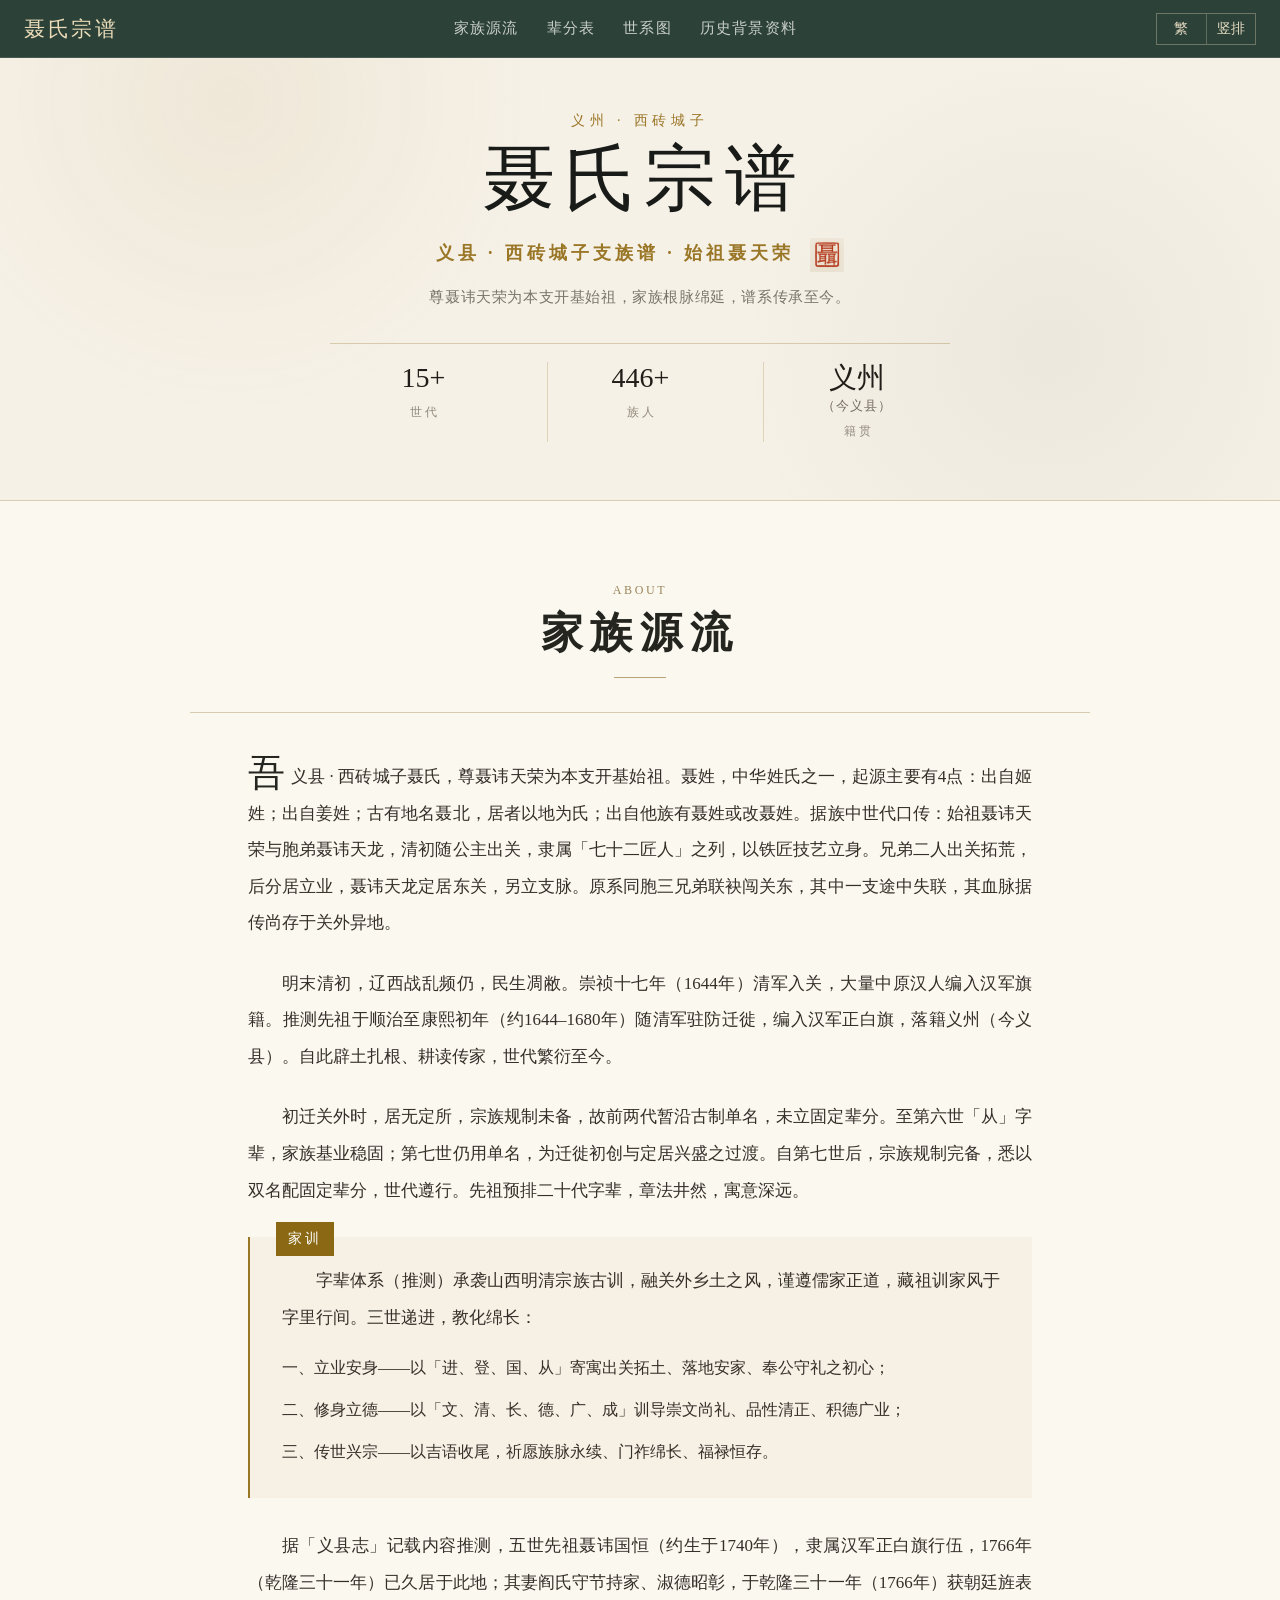
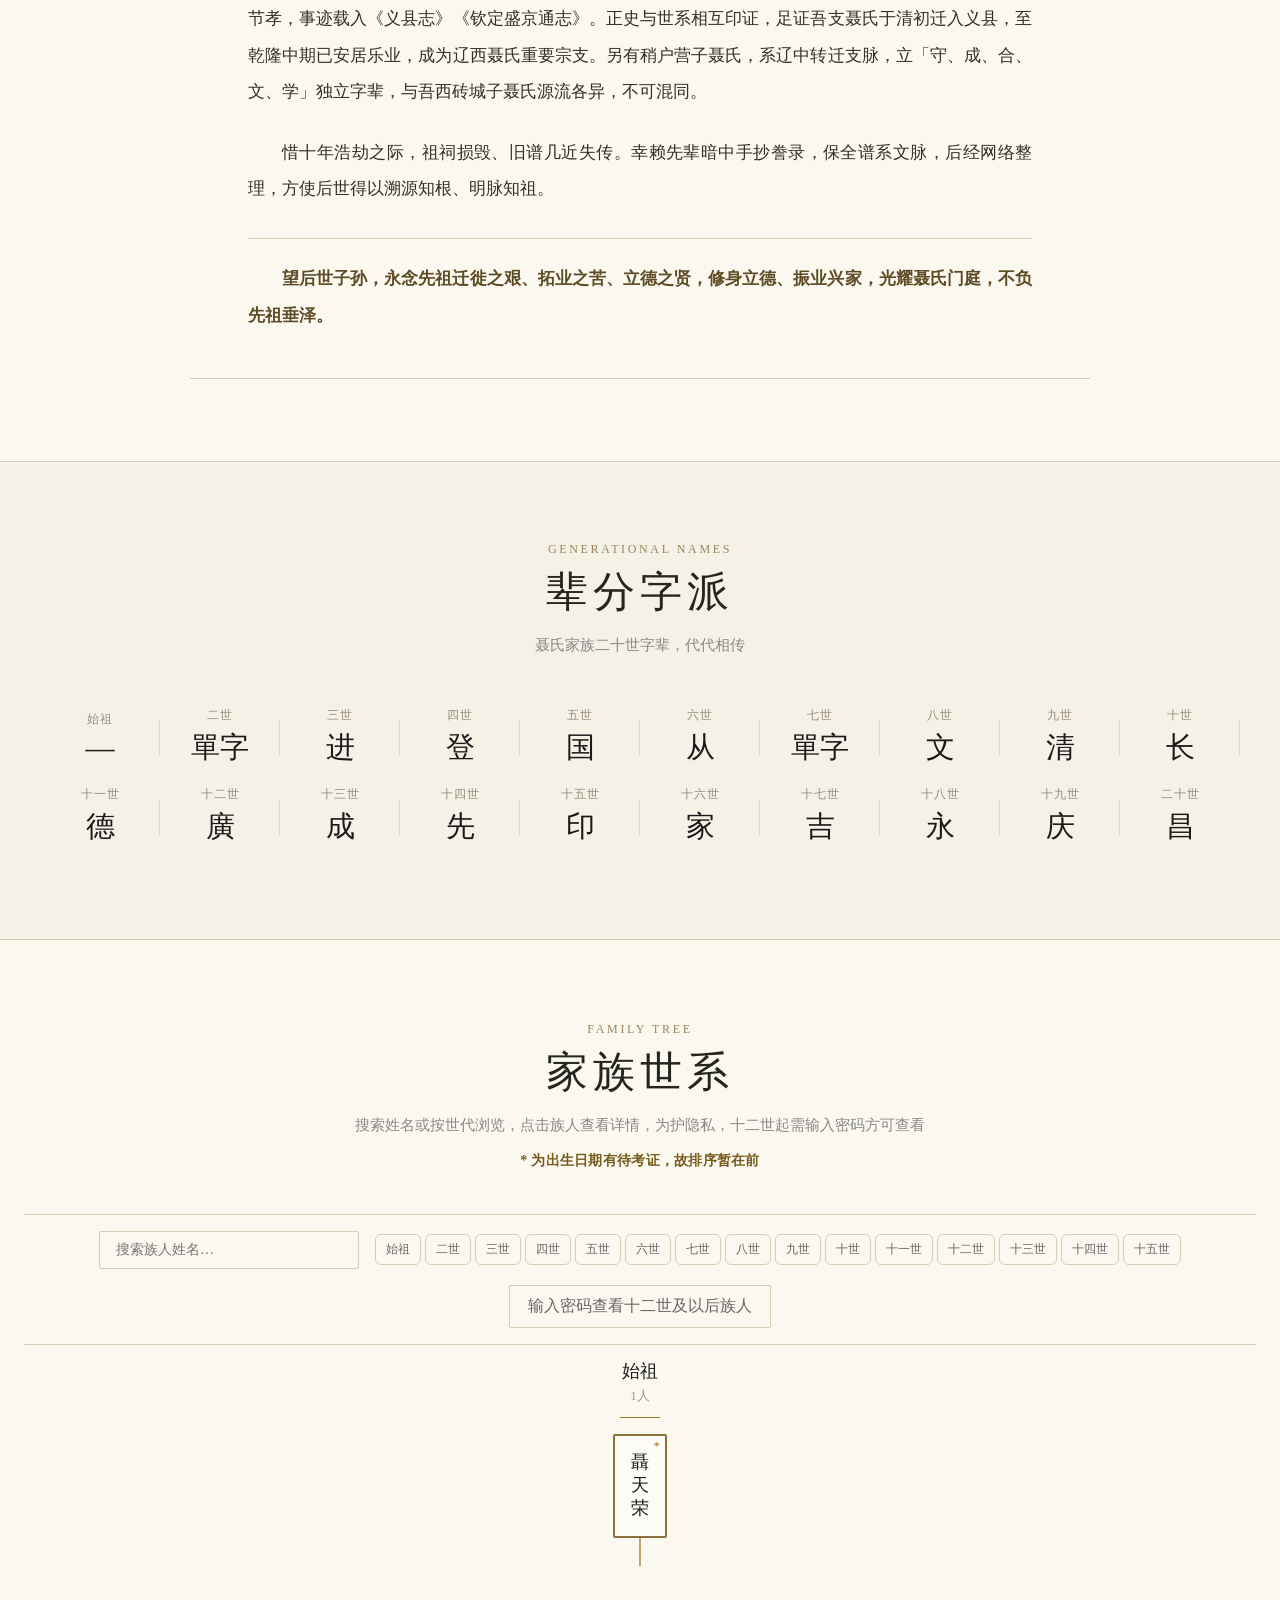
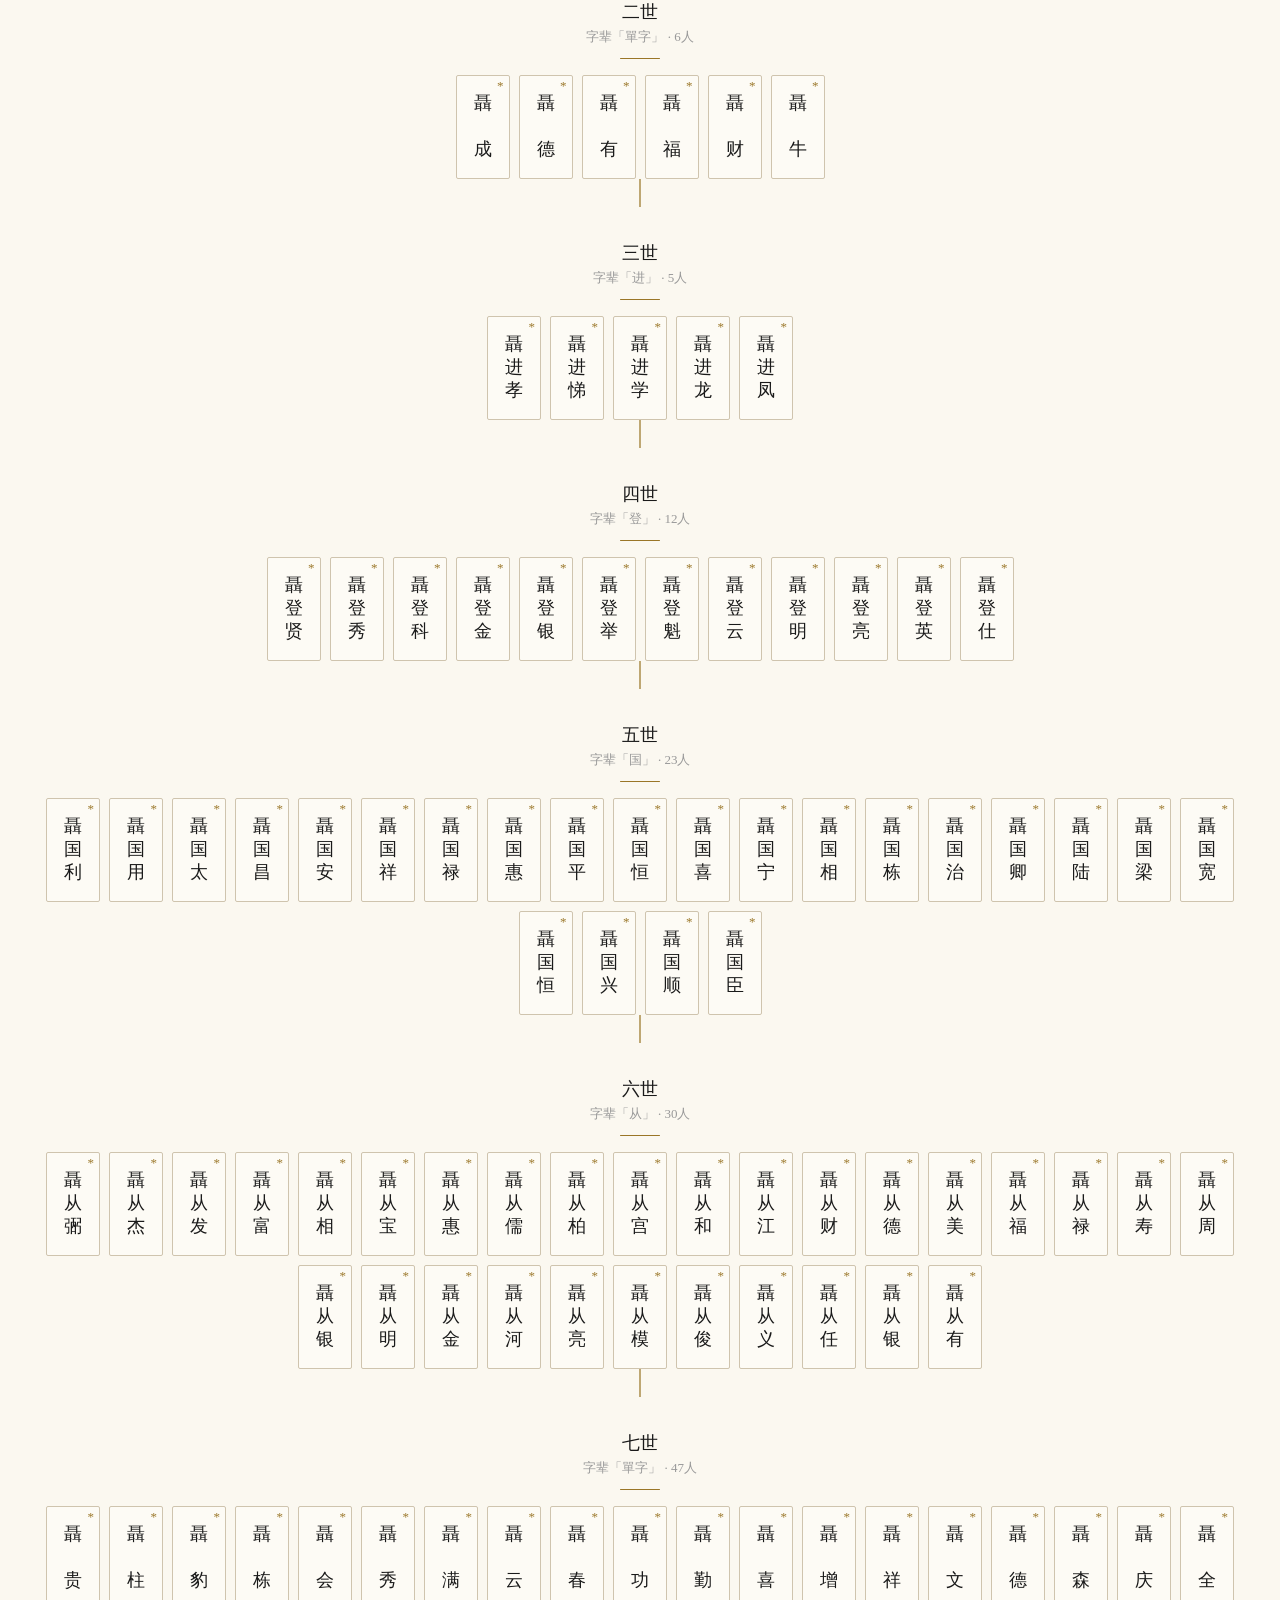
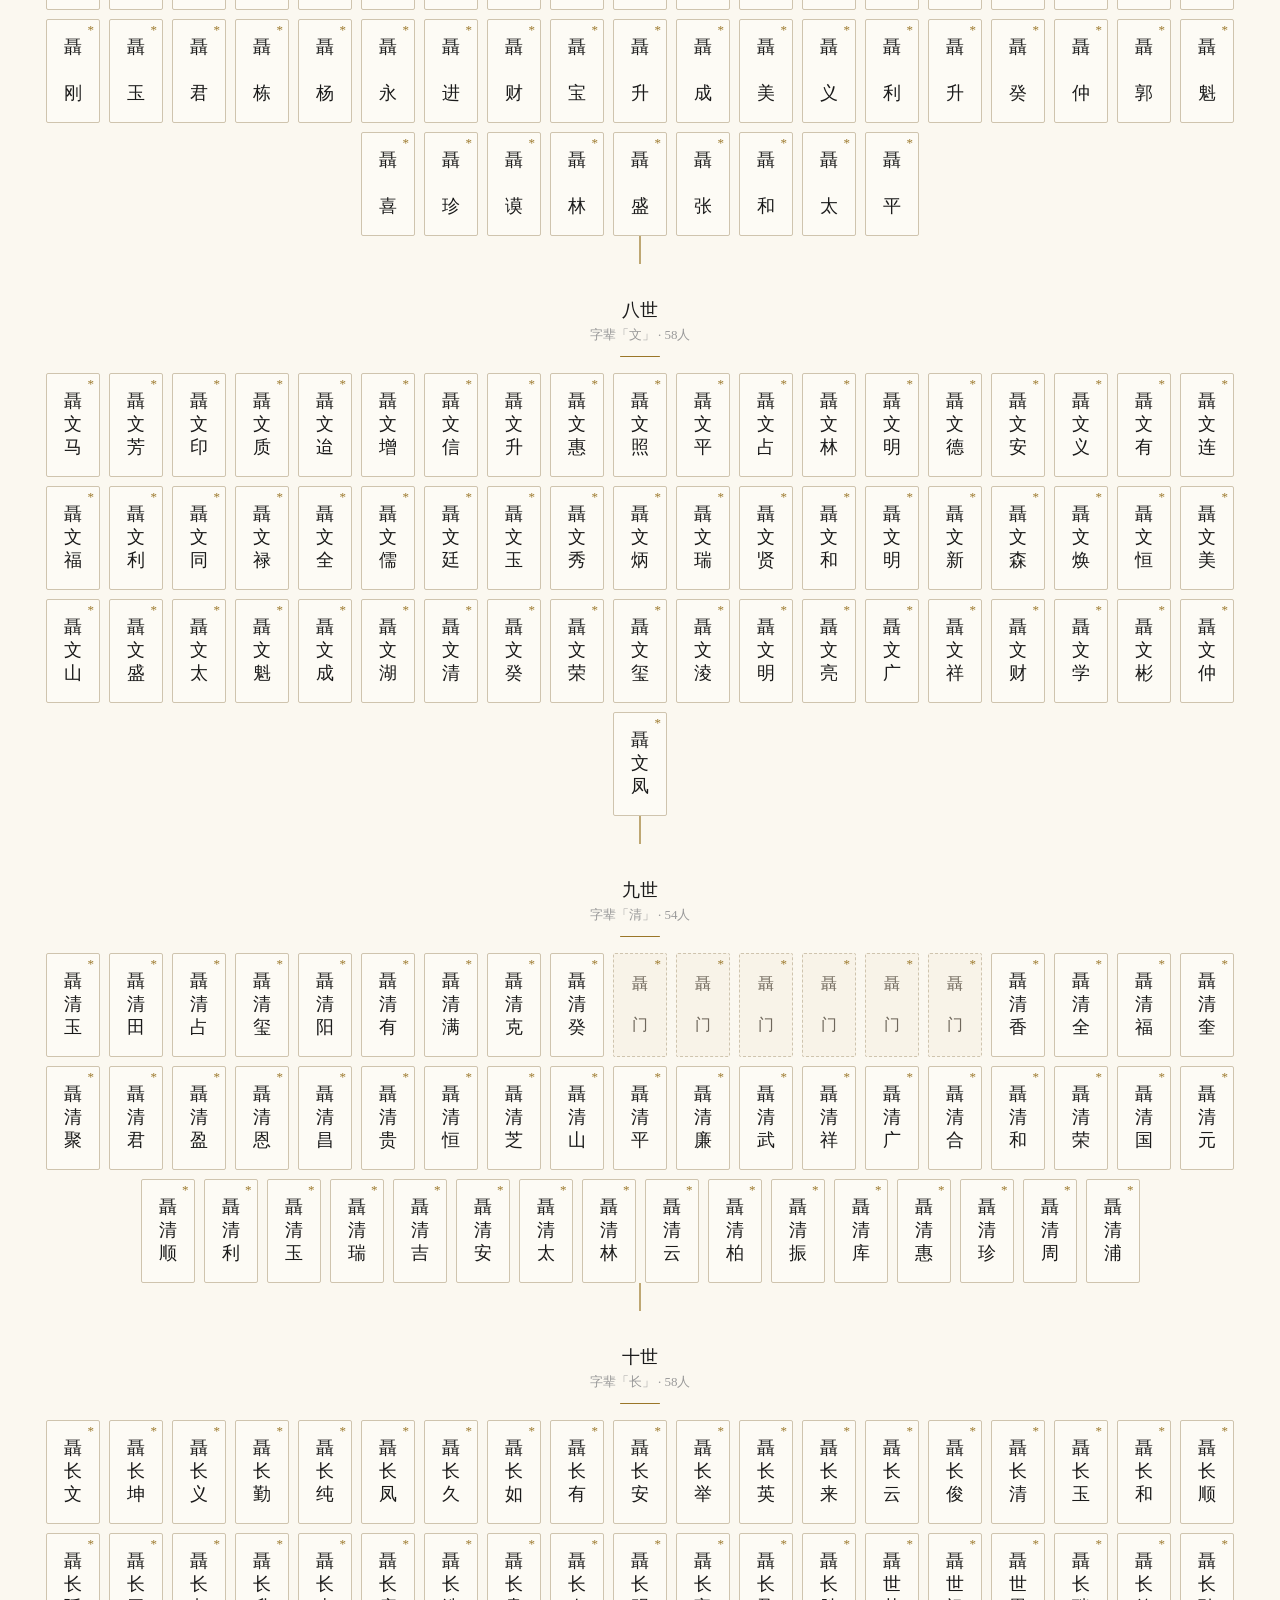
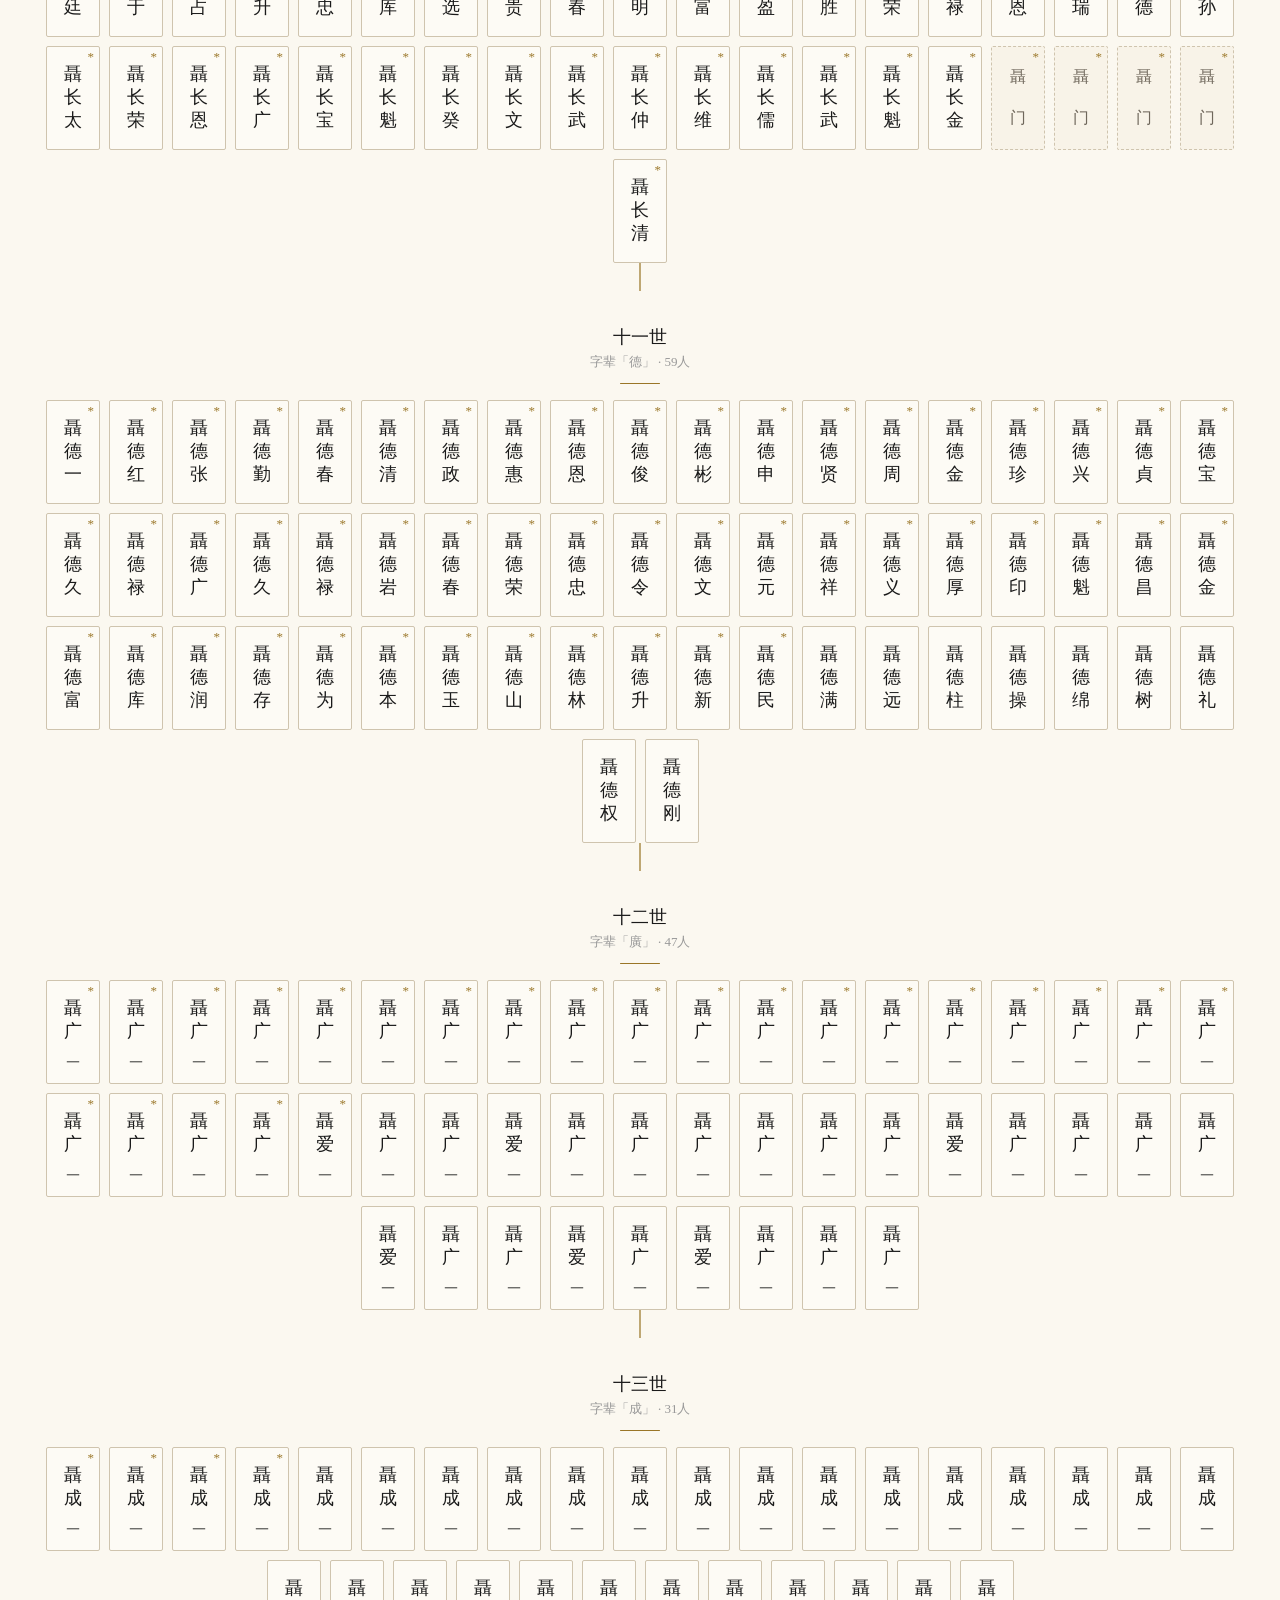
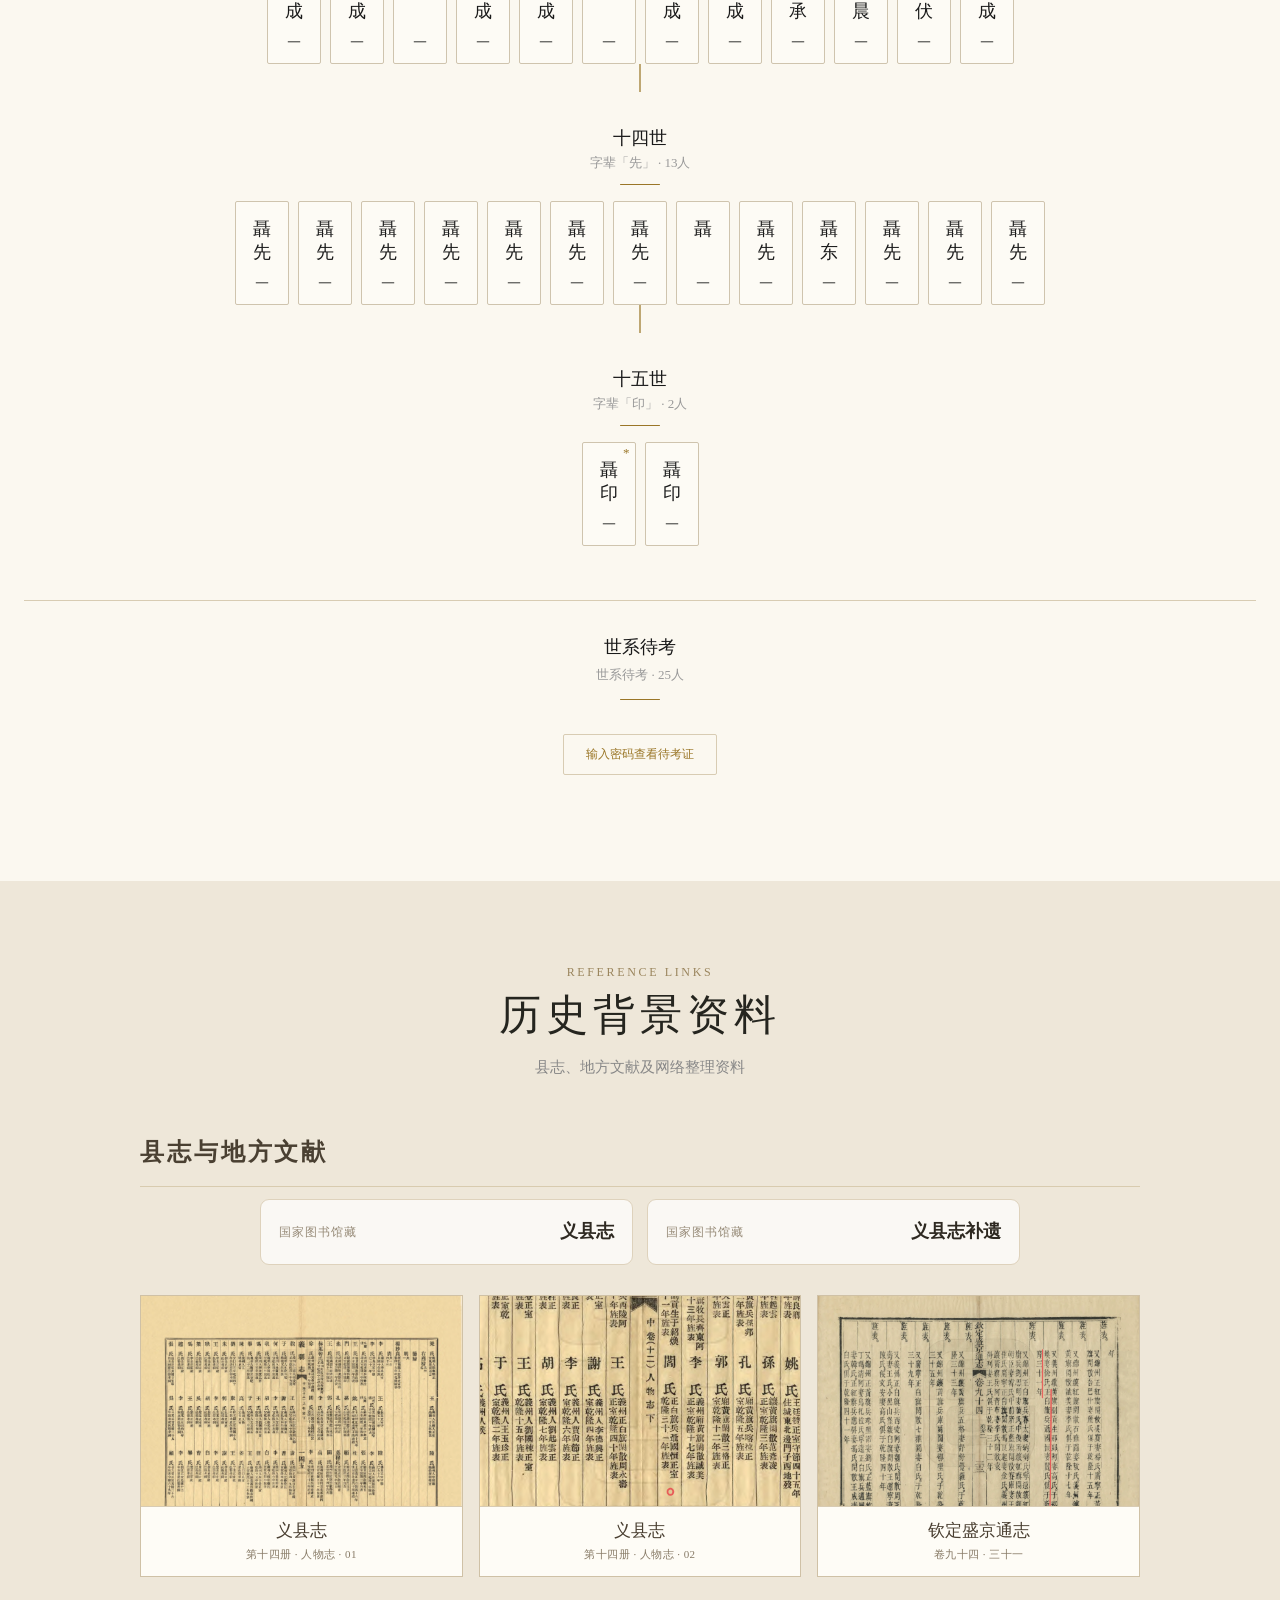
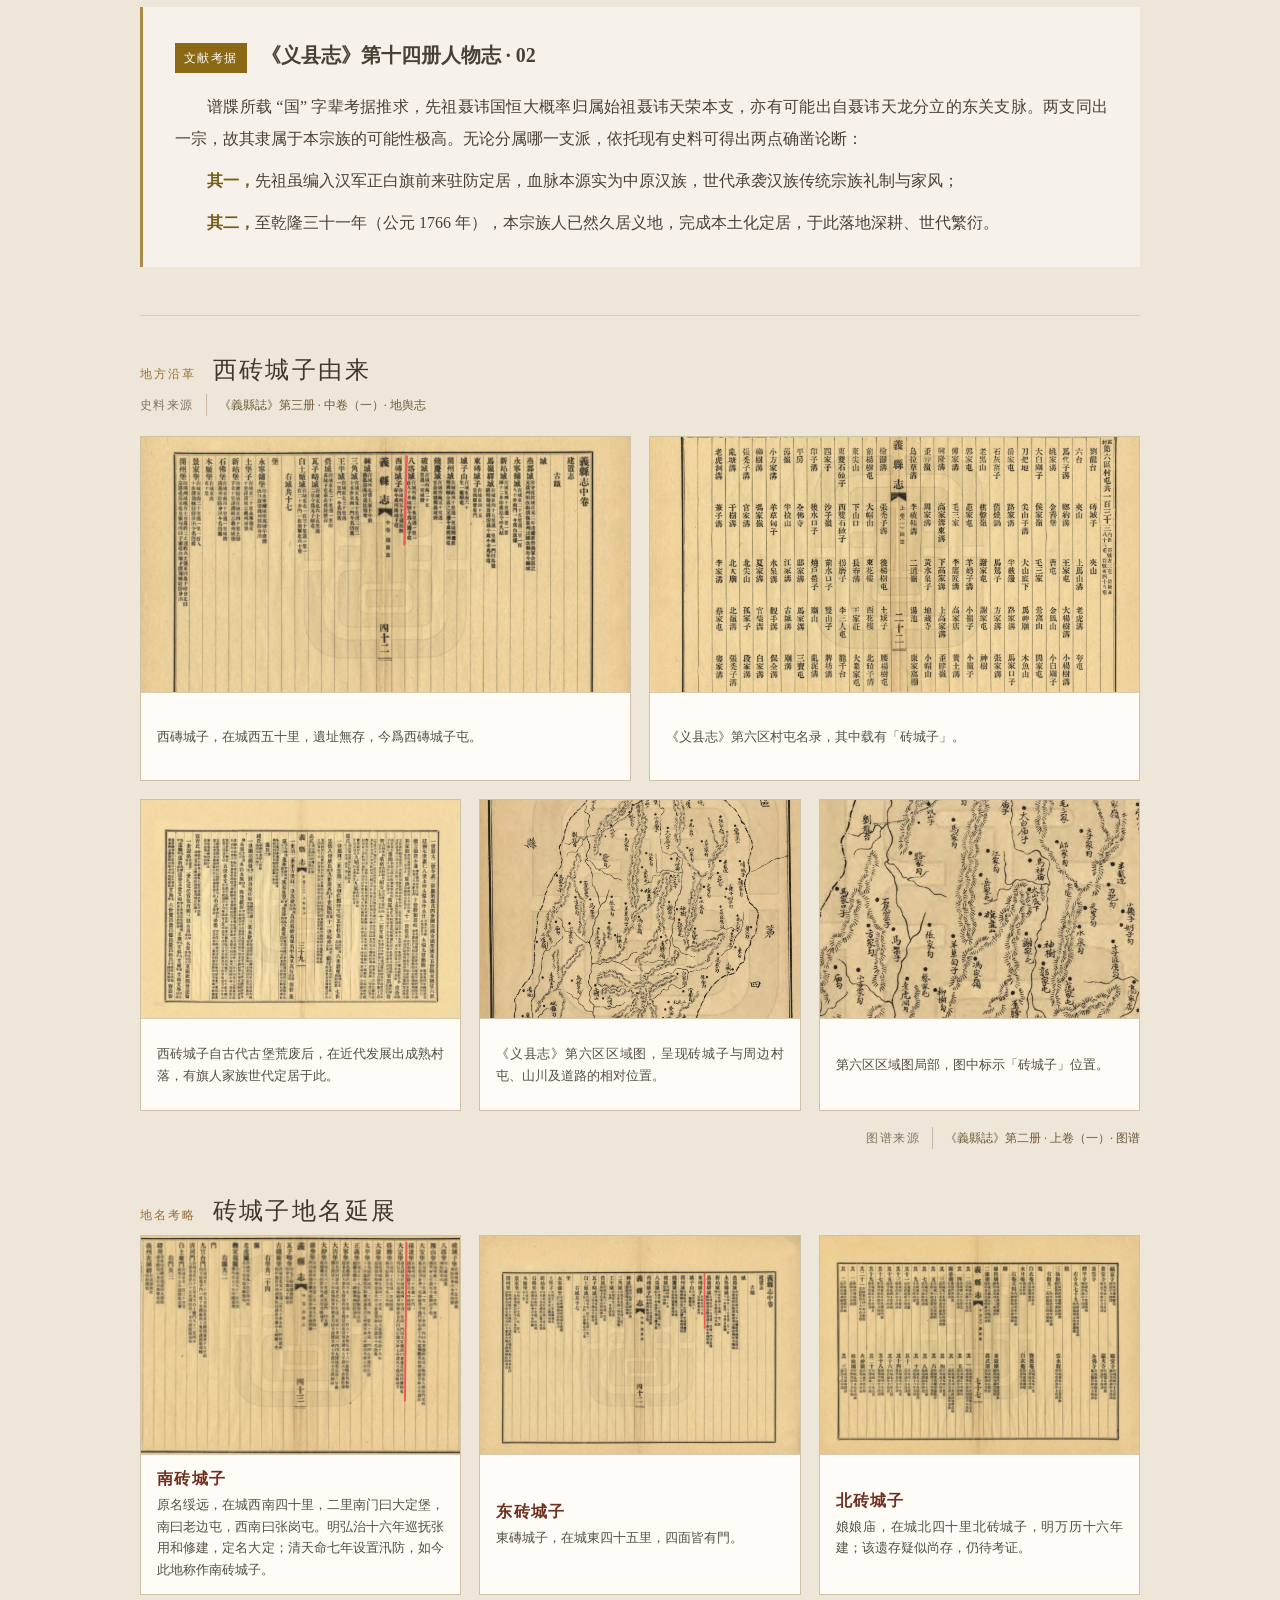
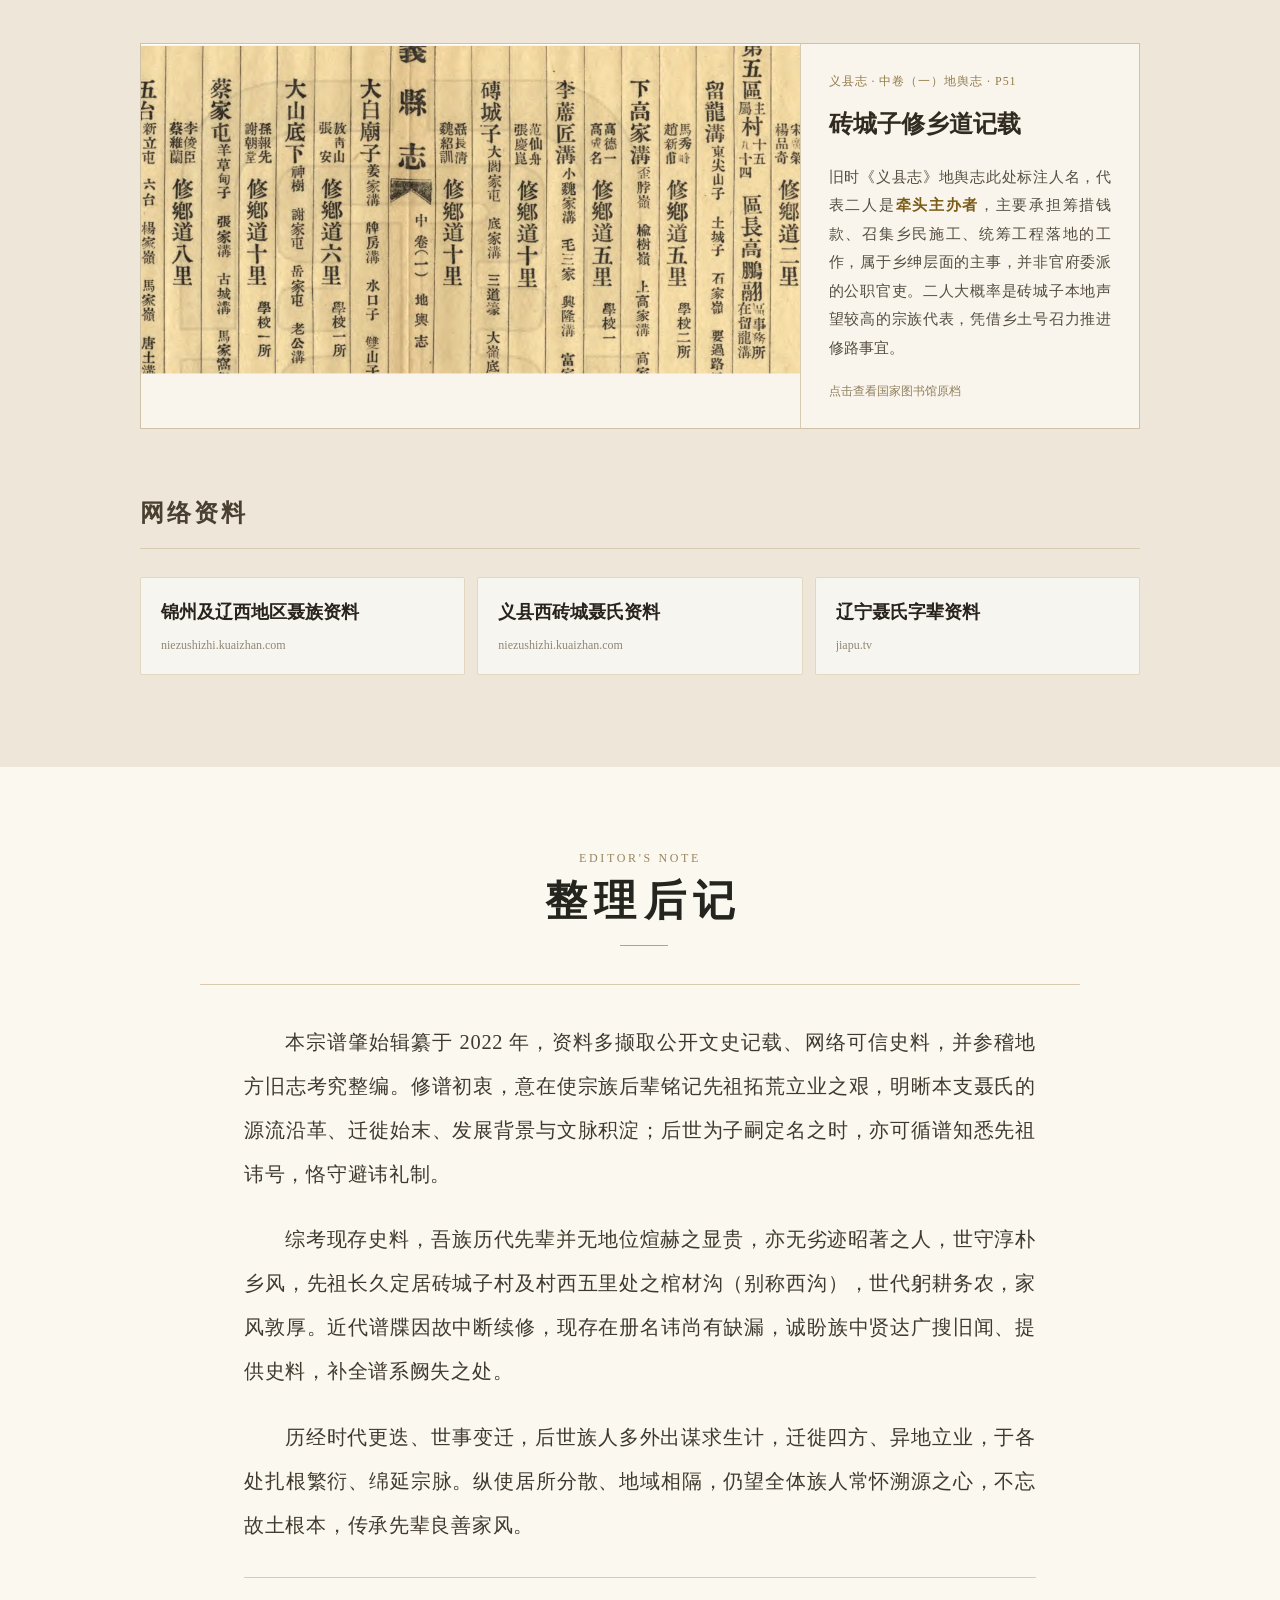
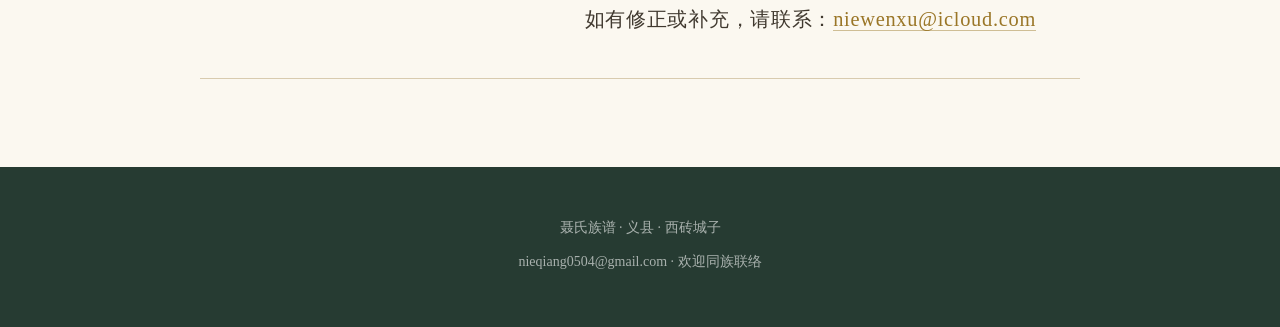
==== new-page.html @ bcd95c89 "统一历史资料图录布局" ====
<!DOCTYPE html>
<html lang="zh-CN">
<head>
  <meta charset="UTF-8">
  <meta name="viewport" content="width=device-width, initial-scale=1.0">
  <meta name="description" content="义县 · 西砖城子聂氏家族世系与历史资料">
  <title>聂氏宗谱 · 义县 · 西砖城子支族谱 · 始祖聂天荣</title>
  <link rel="stylesheet" href="style.css?v=20260713-3">
</head>
<body>
  <nav id="nav">
    <div class="nav-inner">
      <a href="#hero" class="nav-logo" aria-label="返回首页">聂氏宗谱</a>
      <div class="nav-links">
        <a href="#intro">家族源流</a>
        <a href="#beifen">辈分表</a>
        <a href="#tree">世系图</a>
        <a href="#references">历史背景资料</a>
      </div>
      <div class="reading-tools" aria-label="阅读设置">
        <button type="button" id="scriptToggle" aria-pressed="false">繁</button>
        <button type="button" id="layoutToggle" aria-pressed="false">竖排</button>
      </div>
      <button class="nav-toggle" id="navToggle" aria-label="打开导航" aria-expanded="false">☰</button>
    </div>
  </nav>

  <section class="hero" id="hero">
    <div class="hero-bg"></div>
    <div class="hero-floating" id="heroFloating" aria-hidden="true"></div>
    <div class="hero-content">
      <p class="hero-kicker">义州 · 西砖城子</p>
      <h1>聂氏宗谱</h1>
      <p class="hero-sub">义县 · 西砖城子支族谱 · 始祖聂天荣 <img class="ancestor-seal" src="nie-seal.png" alt="繁体聶字小篆印章"></p>
      <p class="hero-desc">尊聂讳天荣为本支开基始祖，家族根脉绵延，谱系传承至今。</p>
      <div class="hero-stats">
        <div class="stat"><span class="stat-num" id="genCount">15+</span><span class="stat-label">世代</span></div>
        <div class="stat"><span class="stat-num" id="totalCount">390+</span><span class="stat-label">族人</span></div>
        <div class="stat stat-origin"><span class="stat-num stat-place">义州</span><span class="stat-place-note">（今义县）</span><span class="stat-label">籍贯</span></div>
      </div>
    </div>
  </section>

  <section class="history-section" id="intro">
    <div class="intro-heading">
      <div class="section-label">ABOUT</div>
      <h2>家族源流</h2>
    </div>
    <div class="source-copy" aria-label="聂氏家族源流正文">
      <p><span class="opening-character">吾</span>义县 · 西砖城子聂氏，尊聂讳天荣为本支开基始祖。聂姓，中华姓氏之一，起源主要有4点：出自姬姓；出自姜姓；古有地名聂北，居者以地为氏；出自他族有聂姓或改聂姓。据族中世代口传：始祖聂讳天荣与胞弟聂讳天龙，清初随公主出关，隶属「七十二匠人」之列，以铁匠技艺立身。兄弟二人出关拓荒，后分居立业，聂讳天龙定居东关，另立支脉。原系同胞三兄弟联袂闯关东，其中一支途中失联，其血脉据传尚存于关外异地。</p>
      <p>明末清初，辽西战乱频仍，民生凋敝。崇祯十七年（1644年）清军入关，大量中原汉人编入汉军旗籍。推测先祖于顺治至康熙初年（约1644–1680年）随清军驻防迁徙，编入汉军正白旗，落籍义州（今义县）。自此辟土扎根、耕读传家，世代繁衍至今。</p>
      <p>初迁关外时，居无定所，宗族规制未备，故前两代暂沿古制单名，未立固定辈分。至第六世「从」字辈，家族基业稳固；第七世仍用单名，为迁徙初创与定居兴盛之过渡。自第七世后，宗族规制完备，悉以双名配固定辈分，世代遵行。先祖预排二十代字辈，章法井然，寓意深远。</p>
      <div class="source-teaching">
        <p>字辈体系（推测）承袭山西明清宗族古训，融关外乡土之风，谨遵儒家正道，藏祖训家风于字里行间。三世递进，教化绵长：</p>
        <p class="source-principle">一、立业安身——以「进、登、国、从」寄寓出关拓土、落地安家、奉公守礼之初心；</p>
        <p class="source-principle">二、修身立德——以「文、清、长、德、广、成」训导崇文尚礼、品性清正、积德广业；</p>
        <p class="source-principle">三、传世兴宗——以吉语收尾，祈愿族脉永续、门祚绵长、福禄恒存。</p>
      </div>
      <p>据「义县志」记载内容推测，五世先祖聂讳国恒（约生于1740年），隶属汉军正白旗行伍，1766年（乾隆三十一年）已久居于此地；其妻阎氏守节持家、淑德昭彰，于乾隆三十一年（1766年）获朝廷旌表节孝，事迹载入《义县志》《钦定盛京通志》。正史与世系相互印证，足证吾支聂氏于清初迁入义县，至乾隆中期已安居乐业，成为辽西聂氏重要宗支。另有稍户营子聂氏，系辽中转迁支脉，立「守、成、合、文、学」独立字辈，与吾西砖城子聂氏源流各异，不可混同。</p>
      <p>惜十年浩劫之际，祖祠损毁、旧谱几近失传。幸赖先辈暗中手抄誊录，保全谱系文脉，后经网络整理，方使后世得以溯源知根、明脉知祖。</p>
      <p class="source-wish">望后世子孙，永念先祖迁徙之艰、拓业之苦、立德之贤，修身立德、振业兴家，光耀聂氏门庭，不负先祖垂泽。</p>
    </div>
  </section>

  <section class="beifen-section" id="beifen">
    <div class="section-label">GENERATIONAL NAMES</div>
    <h2>辈分字派</h2>
    <p class="section-desc">聂氏家族二十世字辈，代代相传</p>
    <div class="beifen-scroll"><div class="beifen-track" id="beifenTrack"><span class="data-loading">族谱数据载入中…</span></div></div>
  </section>

  <section class="tree-section" id="tree">
    <div class="section-label" style="text-align:center">FAMILY TREE</div>
    <h2 style="text-align:center">家族世系</h2>
    <p class="section-desc tree-guidance">搜索姓名或按世代浏览，点击族人查看详情，为护隐私，十二世起需输入密码方可查看</p>
    <p class="tree-caveat"><strong>* 为出生日期有待考证，故排序暂在前</strong></p>
    <div class="tree-controls">
      <div class="search-box"><input type="search" id="searchInput" placeholder="搜索族人姓名…" aria-label="搜索族人姓名"></div>
      <div class="gen-jump" id="genJump"></div>
      <button id="pwBtn" class="gen-btn password-trigger">输入密码查看十二世及以后族人</button>
    </div>
    <p id="searchStatus" class="search-status" role="status"></p>
    <div class="tree-container" id="treeContainer"><p class="data-loading">族谱数据载入中…</p></div>
  </section>

  <section class="references-section combined-references" id="references">
    <div class="section-label">REFERENCE LINKS</div>
    <h2>历史背景资料</h2>
    <p class="section-desc">县志、地方文献及网络整理资料</p>
    <h3 class="reference-group-title">县志与地方文献</h3>
    <div class="reference-index">
      <a href="http://read.nlc.cn/allSearch/searchDetail?searchType=all&amp;showType=1&amp;indexName=data_403&amp;fid=312001075848" target="_blank" rel="noopener"><span>国家图书馆藏</span><strong>义县志</strong></a>
      <a href="http://read.nlc.cn/allSearch/searchDetail?searchType=all&amp;showType=1&amp;indexName=data_511&amp;fid=023031404022170" target="_blank" rel="noopener"><span>国家图书馆藏</span><strong>义县志补遗</strong></a>
    </div>
    <div class="document-grid merged-document-grid">
      <a class="document-card" href="http://read.nlc.cn/OutOpenBook/OpenTwoObjectBook?aid=403&amp;bid=67566.0&amp;cid=87509" target="_blank" rel="noopener">
        <div class="document-meta"><strong>义县志</strong><span>第十四册 · 人物志 · 01</span></div>
        <img src="義縣志 · 第十四册 人物志_01.png" alt="义县志第十四册人物志原档之一">
      </a>
      <a class="document-card" href="http://read.nlc.cn/OutOpenBook/OpenTwoObjectBook?aid=403&amp;bid=67566.0&amp;cid=87509" target="_blank" rel="noopener">
        <div class="document-meta"><strong>义县志</strong><span>第十四册 · 人物志 · 02</span></div>
        <img src="義縣志 · 第十四册 人物志_02.png" alt="义县志第十四册人物志原档之二">
      </a>
      <a class="document-card" href="http://read.nlc.cn/OutOpenBook/OpenObjectBook?aid=403&amp;bid=10623.0" target="_blank" rel="noopener">
        <div class="document-meta"><strong>钦定盛京通志</strong><span>卷九十四 · 三十一</span></div>
        <img src="欽定盛京通志 · 卷九十四 三十一.png" alt="钦定盛京通志卷九十四原档">
      </a>
    </div>
    <div class="document-annotation">
      <div class="document-annotation-title"><span>文献考据</span><strong>《义县志》第十四册人物志 · 02</strong></div>
      <p>谱牒所载 “国” 字辈考据推求，先祖聂讳国恒大概率归属始祖聂讳天荣本支，亦有可能出自聂讳天龙分立的东关支脉。两支同出一宗，故其隶属于本宗族的可能性极高。无论分属哪一支派，依托现有史料可得出两点确凿论断：</p>
      <p><strong>其一，</strong>先祖虽编入汉军正白旗前来驻防定居，血脉本源实为中原汉族，世代承袭汉族传统宗族礼制与家风；</p>
      <p><strong>其二，</strong>至乾隆三十一年（公元 1766 年），本宗族人已然久居义地，完成本土化定居，于此落地深耕、世代繁衍。</p>
    </div>
    <div class="regional-evidence" aria-label="西砖城子及砖城子地名志书记载">
      <div class="regional-evidence-heading"><span>地方沿革</span><h3>西砖城子由来</h3></div>
      <div class="regional-source"><span>史料来源</span><a href="http://read.nlc.cn/OutOpenBook/OpenObjectBook?aid=403&amp;bid=103655.0" target="_blank" rel="noopener">《義縣誌》第三册 · 中卷（一）· 地舆志</a></div>
      <div class="regional-evidence-grid origin-grid">
        <figure><div class="regional-image"><img src="regional-A.png" alt="义县志所载西砖城子条目"></div><figcaption>西磚城子，在城西五十里，遺址無存，今爲西磚城子屯。</figcaption></figure>
        <figure><div class="regional-image"><img src="regional-B.png" alt="义县志第六区村屯名录"></div><figcaption>《义县志》第六区村屯名录，其中载有「砖城子」。</figcaption></figure>
        <figure><div class="regional-image"><img src="regional-C.png" alt="义县志西砖城子村落记载"></div><figcaption>西砖城子自古代古堡荒废后，在近代发展出成熟村落，有旗人家族世代定居于此。</figcaption></figure>
        <figure><div class="regional-image"><img src="regional-D.png" alt="义县志第六区区域地图"></div><figcaption>《义县志》第六区区域图，呈现砖城子与周边村屯、山川及道路的相对位置。</figcaption></figure>
        <figure><div class="regional-image"><img src="regional-E.png" alt="义县志第六区砖城子位置局部"></div><figcaption>第六区区域图局部，图中标示「砖城子」位置。</figcaption></figure>
      </div>
      <div class="regional-source map-source"><span>图谱来源</span><a href="http://read.nlc.cn/OutOpenBook/OpenObjectBook?aid=403&amp;bid=67705.0" target="_blank" rel="noopener">《義縣誌》第二册 · 上卷（一）· 图谱</a></div>
      <div class="regional-evidence-heading extension-heading"><span>地名考略</span><h3>砖城子地名延展</h3></div>
      <div class="regional-evidence-grid extension-grid">
        <figure><div class="regional-image"><img src="regional-F.png" alt="义县志南砖城子条目"></div><figcaption><strong>南砖城子</strong>原名绥远，在城西南四十里，二里南门曰大定堡，南曰老边屯，西南曰张岗屯。明弘治十六年巡抚张用和修建，定名大定；清天命七年设置汛防，如今此地称作南砖城子。</figcaption></figure>
        <figure><div class="regional-image"><img src="regional-G.png" alt="义县志东砖城子条目"></div><figcaption><strong>东砖城子</strong>東磚城子，在城東四十五里，四面皆有門。</figcaption></figure>
        <figure><div class="regional-image"><img src="regional-H.png" alt="义县志北砖城子娘娘庙条目"></div><figcaption><strong>北砖城子</strong>娘娘庙，在城北四十里北砖城子，明万历十六年建；该遗存疑似尚存，仍待考证。</figcaption></figure>
      </div>
    </div>
    <a class="reference-feature" href="http://read.nlc.cn/OutOpenBook/OpenTwoObjectBook?aid=403&amp;bid=103655.0&amp;cid=109610" target="_blank" rel="noopener">
      <img src="yixian-gazetteer-geography-p51.png" alt="义县志中卷一地舆志第五区砖城子修乡道记载">
      <span class="reference-feature-copy">
        <span class="reference-feature-meta">义县志 · 中卷（一）地舆志 · P51</span>
        <strong>砖城子修乡道记载</strong>
        <span>旧时《义县志》地舆志此处标注人名，代表二人是<strong>牵头主办者</strong>，主要承担筹措钱款、召集乡民施工、统筹工程落地的工作，属于乡绅层面的主事，并非官府委派的公职官吏。二人大概率是砖城子本地声望较高的宗族代表，凭借乡土号召力推进修路事宜。</span>
        <small>点击查看国家图书馆原档</small>
      </span>
    </a>
    <h3 class="reference-group-title network-group-title">网络资料</h3>
    <div class="reference-grid">
      <a class="reference-card" href="https://niezushizhi.kuaizhan.com/65/85/p34734839720695" target="_blank" rel="noopener">
        <span class="reference-body"><strong>锦州及辽西地区聂族资料</strong><small>niezushizhi.kuaizhan.com</small></span>
      </a>
      <a class="reference-card" href="https://niezushizhi.kuaizhan.com/37/54/p3097651448cfd1" target="_blank" rel="noopener">
        <span class="reference-body"><strong>义县西砖城聂氏资料</strong><small>niezushizhi.kuaizhan.com</small></span>
      </a>
      <a class="reference-card" href="https://www.jiapu.tv/bbs/iskl/155857.html" target="_blank" rel="noopener">
        <span class="reference-body"><strong>辽宁聂氏字辈资料</strong><small>jiapu.tv</small></span>
      </a>
    </div>
  </section>

  <section class="editor-note-section" id="editor-note">
    <div class="editor-note-inner">
      <div class="section-label">EDITOR'S NOTE</div>
      <h2>整理后记</h2>
      <div class="editor-note-copy">
        <p>本宗谱肇始辑纂于 2022 年，资料多撷取公开文史记载、网络可信史料，并参稽地方旧志考究整编。修谱初衷，意在使宗族后辈铭记先祖拓荒立业之艰，明晰本支聂氏的源流沿革、迁徙始末、发展背景与文脉积淀；后世为子嗣定名之时，亦可循谱知悉先祖讳号，恪守避讳礼制。</p>
        <p>综考现存史料，吾族历代先辈并无地位煊赫之显贵，亦无劣迹昭著之人，世守淳朴乡风，先祖长久定居砖城子村及村西五里处之棺材沟（别称西沟），世代躬耕务农，家风敦厚。近代谱牒因故中断续修，现存在册名讳尚有缺漏，诚盼族中贤达广搜旧闻、提供史料，补全谱系阙失之处。</p>
        <p>历经时代更迭、世事变迁，后世族人多外出谋求生计，迁徙四方、异地立业，于各处扎根繁衍、绵延宗脉。纵使居所分散、地域相隔，仍望全体族人常怀溯源之心，不忘故土根本，传承先辈良善家风。</p>
        <p class="editor-contact-line">如有修正或补充，请联系：<a href="mailto:niewenxu@icloud.com">niewenxu@icloud.com</a></p>
      </div>
    </div>
  </section>

  <footer class="footer">
    <div class="footer-mono" aria-hidden="true">聶</div>
    <p>聂氏族谱 · 义县 · 西砖城子</p>
    <p class="footer-email">nieqiang0504@gmail.com · 欢迎同族联络</p>
  </footer>

  <div class="modal-overlay" id="modalOverlay" aria-hidden="true">
    <div class="modal" role="dialog" aria-modal="true" aria-labelledby="modalTitle">
      <button class="modal-close" id="modalClose" aria-label="关闭">✕</button>
      <div class="modal-content" id="modalContent"></div>
    </div>
  </div>
  <script src="app-fixed.js?v=20260713-1"></script>
</body>
</html>
---- style.css ----
/* === Reset === */
*,*::before,*::after{box-sizing:border-box;margin:0;padding:0}
html{scroll-behavior:smooth;font-size:16px}
body{font-family:'Source Han Serif SC','Source Han Serif SC',sans-serif;background:#FAF8F5;color:#1A1A1A;line-height:1.6;overflow-x:hidden}

/* === Nav === */
#nav{position:fixed;top:0;left:0;right:0;z-index:100;background:rgba(250,248,245,0.92);backdrop-filter:blur(12px);-webkit-backdrop-filter:blur(12px);border-bottom:1px solid rgba(0,0,0,0.06)}
.nav-inner{max-width:1200px;margin:0 auto;padding:0 24px;height:60px;display:flex;align-items:center;justify-content:space-between}
.nav-logo{width:34px;height:34px;background:#8B6914;color:#fff;border-radius:8px;display:flex;align-items:center;justify-content:center;font-size:18px;font-weight:700;text-decoration:none;font-family:serif}
.nav-links{display:flex;gap:32px}
.nav-links a{color:#5A5A5A;text-decoration:none;font-size:14px;font-weight:500;transition:color .2s}
.nav-links a:hover{color:#8B6914}
.nav-toggle{display:none;background:none;border:none;font-size:24px;cursor:pointer;color:#333}

/* === Hero === */
.hero{position:relative;min-height:560px;display:flex;align-items:center;justify-content:center;padding:108px 24px 72px;overflow:hidden}
.hero-bg{position:absolute;inset:0;background:linear-gradient(135deg,#FAF8F5 0%,#F0E8D8 50%,#E8DCC8 100%);z-index:0}
.hero-bg::before{content:'';position:absolute;inset:0;background:radial-gradient(circle at 30% 40%,rgba(139,105,20,0.04) 0%,transparent 60%),radial-gradient(circle at 70% 60%,rgba(139,105,20,0.03) 0%,transparent 50%)}
.hero-content{position:relative;z-index:1;width:min(100%,880px);text-align:center}
.hero-insignia{font-size:80px;font-family:serif;color:#8B6914;opacity:0.15;margin-bottom:-28px;font-weight:900}
.hero-content h1{font-family:"STKaiti","KaiTi","楷体",serif;font-size:clamp(54px,7vw,76px);font-weight:700;color:#171512;letter-spacing:.16em;line-height:1.12;margin:0 0 24px;padding-left:.16em}
.hero-sub{font-family:"FangSong","STFangsong","仿宋",serif;font-size:clamp(15px,2vw,18px);color:#806116;font-weight:600;letter-spacing:.24em;margin-bottom:16px}
.hero-desc{font-size:15px;color:#746E65;max-width:560px;margin:0 auto 52px;letter-spacing:.04em}
.hero-stats{display:grid;grid-template-columns:repeat(3,minmax(0,1fr));align-items:stretch;width:min(100%,720px);margin:0 auto;padding:24px 0 0;border-top:1px solid rgba(139,105,20,.28)}
.stat{position:relative;display:flex;min-height:86px;flex-direction:column;align-items:center;justify-content:flex-start;text-align:center}
.stat+.stat{border-left:1px solid rgba(139,105,20,.22)}
.stat-num{display:block;font-family:"Songti SC","STSong","SimSun","宋体",serif;font-size:34px;font-weight:600;color:#211E19;line-height:1.12}
.stat-origin{min-width:132px}
.stat-num.stat-place{font-size:28px;line-height:1.15;white-space:nowrap}
.stat-place-note{display:block;margin-top:3px;color:#766D61;font-family:"FangSong","STFangsong","仿宋",serif;font-size:13px;line-height:1.2;letter-spacing:.08em}
.stat-label{display:block;margin-top:10px;font-size:12px;color:#928A7D;letter-spacing:.26em;text-transform:uppercase;padding-left:.26em}

/* === Section Shared === */
.section-label{font-size:11px;letter-spacing:3px;color:#aaa;margin-bottom:8px;font-weight:500}
section{padding:100px 24px}
section h2{font-family:serif;font-size:clamp(28px,4vw,40px);font-weight:700;margin-bottom:12px}
.section-desc{font-size:15px;color:#888;margin-bottom:48px}

/* === 辈分 === */
.beifen-section{background:#fff;padding:80px 24px}
.beifen-scroll{width:100%;padding-bottom:12px;text-align:center}
.beifen-scroll::-webkit-scrollbar{height:4px}
.beifen-scroll::-webkit-scrollbar-thumb{background:#ddd;border-radius:2px}
.beifen-track{display:grid;grid-template-columns:repeat(auto-fit,minmax(55px,1fr));gap:18px 0;width:min(100%,1200px);margin:0 auto}
.beifen-item{min-width:0;padding:0 12px;text-align:center;position:relative}
.beifen-item::after{content:'';position:absolute;right:0;top:20%;height:60%;width:1px;background:#E0D8CC}
.beifen-item:last-child::after{display:none}
.beifen-gen{font-size:12px;color:#aaa;margin-bottom:4px;letter-spacing:1px}
.beifen-char{font-family:serif;font-size:36px;font-weight:700;color:#1A1A1A;display:block}

/* === Tree === */
.tree-section{background:#FAF8F5}
.tree-controls{display:flex;gap:16px;align-items:center;justify-content:center;margin-bottom:48px;flex-wrap:wrap}
.search-box input{padding:10px 16px;border:1.5px solid #E0D8CC;border-radius:8px;font-size:14px;width:260px;background:#fff;outline:none;transition:border .2s;font-family:inherit}
.search-box input:focus{border-color:#8B6914}
.gen-jump{display:flex;gap:4px;flex-wrap:wrap;justify-content:center}
.gen-btn{padding:6px 12px;border:1px solid #E0D8CC;border-radius:6px;background:#fff;font-size:12px;color:#666;cursor:pointer;transition:all .2s;font-family:inherit}
.gen-btn:hover{border-color:#8B6914;color:#8B6914}
.gen-btn.active{background:#8B6914;color:#fff;border-color:#8B6914}

.tree-container{max-width:1200px;margin:0 auto}

.gen-row{display:flex;flex-direction:column;align-items:center;margin-bottom:40px;position:relative}
.gen-row:last-child{margin-bottom:0}
.gen-header{width:100%;text-align:center;margin-bottom:20px;position:relative}
.gen-header h3{font-family:serif;font-size:24px;font-weight:700;color:#1A1A1A}
.gen-header .gen-info{font-size:13px;color:#999;margin-top:4px}
.gen-header .gen-line{width:40px;height:2px;background:#D4C5A9;margin:12px auto 0;border-radius:1px}

.gen-members{display:flex;flex-wrap:wrap;gap:10px;justify-content:center;width:100%}
.person-card{background:#fff;border:1px solid #EDE8E0;border-radius:10px;padding:12px 6px;cursor:pointer;transition:all .25s ease;width:60px;min-height:70px;text-align:center;position:relative;z-index:3;display:flex;flex-direction:column;align-items:center;justify-content:center}
.person-card:hover{transform:translateY(-3px);box-shadow:0 8px 24px rgba(0,0,0,0.06);border-color:#D4C5A9}
.person-card .p-name{font-size:14px;line-height:1.4;font-weight:600;color:#1A1A1A;display:block}
.person-card .p-spouse{font-size:11px;color:#aaa;display:block;margin-top:2px}
.person-card.has-spouse{border-color:#D4C5A9}
.person-card .p-count-badge{position:absolute;top:-6px;right:-6px;background:#8B6914;color:#fff;font-size:10px;width:20px;height:20px;border-radius:50%;display:flex;align-items:center;justify-content:center;font-weight:600}

.gen-connector{width:2px;height:24px;background:linear-gradient(to bottom,#D4C5A9,transparent);margin:0 auto}

/* === History === */
.history-section{background:#fff}
.history-grid{display:grid;grid-template-columns:repeat(auto-fit,minmax(280px,1fr));gap:24px;max-width:800px;margin:0 auto}
.history-card{background:#FAF8F5;border:1px solid #EDE8E0;border-radius:12px;padding:32px;transition:all .25s}
.history-card:hover{transform:translateY(-2px);box-shadow:0 8px 24px rgba(0,0,0,0.04)}
.history-icon{font-size:32px;margin-bottom:12px}
.history-card h3{font-family:serif;font-size:18px;font-weight:600;margin-bottom:8px}
.history-card p{font-size:14px;color:#666}
.history-detail{color:#8B6914!important;margin-top:8px;font-weight:500}

/* === Materials === */
.materials-section{background:#FAF8F5}
.materials-list{max-width:800px;margin:0 auto;display:grid;gap:12px}
.material-item{background:#fff;border:1px solid #EDE8E0;border-radius:10px;padding:20px 24px;display:flex;gap:16px;align-items:flex-start;transition:all .2s}
.material-item:hover{border-color:#D4C5A9}
.material-icon{font-size:20px;color:#8B6914;flex-shrink:0;margin-top:2px}
.material-info{flex:1}
.material-title{font-family:serif;font-weight:600;font-size:15px;color:#1A1A1A}
.material-detail{font-size:13px;color:#888;margin-top:4px}
.material-meta{font-size:12px;color:#aaa;margin-top:2px}

/* === Footer === */
.footer{background:#1A1A1A;color:#fff;padding:60px 24px;text-align:center}
.footer-mono{font-family:serif;font-size:48px;color:rgba(255,255,255,0.08);margin-bottom:8px}
.footer p{font-size:14px;color:rgba(255,255,255,0.6);margin-bottom:4px}
.footer-small{font-size:12px;color:rgba(255,255,255,0.35)}

/* === Modal === */
.modal-overlay{position:fixed;inset:0;background:rgba(0,0,0,0.4);z-index:100;display:none;align-items:center;justify-content:center;backdrop-filter:blur(4px);-webkit-backdrop-filter:blur(4px)}
.modal-overlay.open{display:flex}
.modal{background:#fff;border-radius:16px;padding:32px;max-width:420px;width:90%;position:relative;animation:modalIn .3s ease}
@keyframes modalIn{from{opacity:0;transform:scale(0.95) translateY(10px)}to{opacity:1;transform:scale(1) translateY(0)}}
.modal-close{position:absolute;top:16px;right:16px;background:none;border:none;font-size:20px;color:#999;cursor:pointer;width:28px;height:28px;display:flex;align-items:center;justify-content:center;border-radius:50%;transition:all .2s}
.modal-close:hover{background:#f0f0f0;color:#333}
.modal-content{text-align:center}
.modal-name{font-family:serif;font-size:28px;font-weight:700;margin-bottom:8px}
.modal-gen{font-size:14px;color:#8B6914;font-weight:500;margin-bottom:4px}
.modal-char{font-size:13px;color:#aaa;margin-bottom:20px}
.modal-spouse-label{font-size:12px;color:#999;letter-spacing:2px;text-transform:uppercase;margin-bottom:4px}
.modal-spouse{font-size:20px;font-family:serif;color:#1A1A1A}
.modal-spouse.none{color:#ccc}
.modal-divider{width:40px;height:2px;background:#D4C5A9;margin:20px auto;border-radius:1px}
.modal-bio{font-size:13px;color:#888;line-height:1.8}
.modal-bio span{color:#1A1A1A;font-weight:500}

/* === Animations === */
.gen-row{opacity:1;transform:translateY(0);transition:opacity .6s ease,transform .6s ease}
.gen-row.visible{opacity:1;transform:translateY(0)}

/* === Responsive === */
@media(max-width:768px){
  .nav-links{display:none}
  .nav-toggle{display:block}
  .nav-links.open{display:flex;flex-direction:column;position:absolute;top:60px;left:0;right:0;background:rgba(250,248,245,0.98);backdrop-filter:blur(12px);padding:16px 24px;gap:16px;border-bottom:1px solid rgba(0,0,0,0.06)}
  .hero-stats{gap:24px}
  .stat-num{font-size:28px}
  .beifen-item{padding:0 14px}
  .beifen-char{font-size:28px}
  section{padding:60px 16px}
  .modal{padding:24px;max-width:340px}
}
@media(max-width:480px){
  .hero-content h1{letter-spacing:4px}
  .person-card{padding:8px 10px;min-width:70px}
  .person-card .p-name{font-size:13px}
}

/* === Connection Lines === */
.person-card.has-connection{border-color:#8B6914}
.tree-section .tree-container{position:relative}

.conn-svg{position:absolute;top:0;left:0;width:100%;height:100%;pointer-events:none;z-index:1;overflow:visible;}
.person-card{margin-right:24px}
.p-name{letter-spacing:0;line-height:1.1;font-size:14px}
.p-spouse{font-size:11px;color:#aaa;margin-top:4px}
.p-spouse-none{font-size:11px;color:#ccc;margin-top:4px;font-style:italic}

/* Beifen hover/click */
.beifen-item{cursor:pointer;transition:transform 0.2s}
.beifen-item:hover{transform:scale(1.15)}
.beifen-item:hover .beifen-char{color:#8B6914}

/* Hero reduced */
.hero{min-height:560px}
.hero-insignia{font-size:60px}

/* Footer email */
.footer-email{font-size:13px;color:rgba(255,255,255,0.5);margin-top:8px}

/* Modal feedback */
.feedback-btn{background:none;border:1px solid #D4C5A9;border-radius:6px;padding:6px 16px;font-size:13px;color:#8B6914;cursor:pointer;font-family:inherit;margin-top:12px}
.feedback-btn:hover{background:#8B6914;color:#fff}

/* Tighter spacing */
.gen-row{margin-bottom:20px}
section{padding:60px 24px}
.gen-header{margin-bottom:12px}
.gen-members{gap:6px}


/* Hero floating 篆体 characters */
.hero{position:relative;overflow:hidden}
.hero-floating{position:absolute;inset:0;z-index:0;pointer-events:none;overflow:hidden;font-family:"STKaiti","KaiTi","楷体",serif}
.float-char{position:absolute;font-size:clamp(42px,5.6vw,56px);color:#8B6914;opacity:0.12;animation:floatUp 8s linear infinite;user-select:none;font-family:'STZhuan','华文篆书','KaiTi','楷体','LiSu','隶书',serif;pointer-events:none}
@keyframes floatUp{0%{transform:translateY(100vh) rotate(0deg);opacity:0}10%{opacity:0.1}50%{opacity:0.08}90%{opacity:0.1}100%{transform:translateY(-20vh) rotate(10deg);opacity:0}}
.float-char:nth-child(3n){font-size:49px}.float-char:nth-child(3n+1){font-size:42px}.float-char:nth-child(3n+2){font-size:56px}

/* Password button hover */
#pwBtn:hover{background:#8B6914;color:#fff!important}

/* Footer email */
.footer-email{font-size:13px;color:rgba(255,255,255,0.5);margin-top:8px}

/* Card spacing for vertical names */
.person-card{padding:8px 6px;min-width:36px}
.p-name{font-size:14px;line-height:1.4;display:block}

/* Reduced spacing */
section{padding:70px 24px}
.gen-row{margin-bottom:32px}
.gen-header{margin-bottom:16px}
.gen-members{gap:10px}
.hero{min-height:560px;padding:108px 20px 72px}
.hero-content h1{font-size:clamp(36px,6vw,60px)}
.hero-stats{gap:30px}
.stat-num{font-size:28px}

.beifen-section{text-align:center}

.p-spouse,.p-spouse-none{display:none}
.p-candle{display:block;font-size:16px;margin-top:4px;cursor:pointer;animation:candleFlick 1.8s ease-in-out infinite;text-align:center;user-select:none;line-height:1}
@keyframes candleFlick{0%,100%{opacity:1;transform:scale(1)}20%{opacity:0.5;transform:scale(0.95)}40%{opacity:0.9;transform:scale(1.02)}60%{opacity:0.4;transform:scale(0.97)}80%{opacity:0.8;transform:scale(1)}}

.card-group{display:flex;flex-direction:column;align-items:center}
.card-group .person-card{width:80px}
.candle-wrap{text-align:center;margin-top:2px;width:80px}
.p-candle{font-size:16px;cursor:pointer;animation:candleFlick 1.8s ease-in-out infinite;display:inline-block;line-height:1}
@keyframes candleFlick{0%,100%{opacity:1;transform:scale(1)}20%{opacity:0.5;transform:scale(0.95)}40%{opacity:0.9;transform:scale(1.02)}60%{opacity:0.4;transform:scale(0.97)}80%{opacity:0.8;transform:scale(1)}}
.modal-content{text-align:left}
.modal-field{display:flex;padding:8px 0;border-bottom:1px solid #f0f0f0;align-items:flex-start}
.modal-field:last-child{border-bottom:none}
.modal-label{font-size:14px;color:#888;min-width:80px;flex-shrink:0}
.modal-value{font-size:14px;color:#1A1A1A;flex:1}
.modal-biography .modal-value{line-height:1.8;white-space:pre-wrap;word-break:break-word}

/* New page additions: reuse the existing visual system without changing its tokens. */
.intro-heading{text-align:center;margin-bottom:42px}
.intro-heading .section-label{font-family:"FangSong","STFangsong","仿宋",serif;color:#9B865B}
.intro-heading h2{position:relative;margin-bottom:0;font-family:"STKaiti","KaiTi","楷体",serif;font-weight:600;letter-spacing:.18em}
.intro-heading h2::after{content:"";display:block;width:52px;height:1px;margin:16px auto 0;background:#B8A276}
.source-copy{max-width:880px;margin:0 auto;padding:38px 52px;color:#342F28;background:#FFFDF9;border-top:1px solid #D8CBAF;border-bottom:1px solid #D8CBAF;font-family:"Songti SC","STSong","SimSun","宋体",serif;font-size:17px;line-height:2.15;letter-spacing:.035em;text-align:justify;text-justify:inter-ideograph}
.source-copy>p{margin-bottom:24px;text-indent:2em}
.source-copy>p:first-child::first-letter{font-family:"STKaiti","KaiTi","楷体",serif;font-size:1.8em;font-weight:600;color:#8B6914;line-height:1}
.source-copy>p:last-child{margin-bottom:0}
.source-copy .source-wish{margin-top:30px;padding-top:22px;border-top:1px solid #D8CBAF;font-family:"FangSong","STFangsong","仿宋",serif;font-weight:600;color:#5E4B26}
.source-teaching{position:relative;margin:28px 0 30px;padding:26px 32px 20px;background:#FAF6ED;border-left:3px solid #B39A65}
.source-teaching::before{content:"家训";position:absolute;top:-15px;left:26px;padding:2px 12px;background:#8B6914;color:#fff;font-family:"STKaiti","KaiTi","楷体",serif;font-size:14px;letter-spacing:.2em}
.source-teaching>p:first-child{margin-bottom:16px;text-indent:2em}
.source-copy .source-principle{padding-left:2em;text-indent:-2em;margin:10px 0;font-family:"FangSong","STFangsong","仿宋",serif;font-size:16px;line-height:2}
.document-grid{display:grid;grid-template-columns:repeat(3,1fr);gap:20px;max-width:1000px;margin:0 auto}
.document-card{display:block;overflow:hidden;background:#fff;border:1px solid #EDE8E0;border-radius:12px;color:inherit;text-decoration:none;transition:all .25s}
.document-card:hover{transform:translateY(-2px);box-shadow:0 8px 24px rgba(0,0,0,.05);border-color:#D4C5A9}
.document-card img{display:block;width:100%;aspect-ratio:4/3;object-fit:cover;object-position:top}
.document-meta{display:flex;flex-direction:column;padding:14px;background:linear-gradient(135deg,#FAF8F5,#F0E8D8)}
.document-meta strong{font-size:14px;color:#8B6914}.document-meta span{font-size:12px;color:#888;margin-top:2px}
.beifen-section{text-align:center}
.beifen-scroll{display:block;width:100%}
.beifen-track{margin:0 auto}
.beifen-item{border:0;background:transparent;font-family:inherit}
.search-status{text-align:center;color:#8B6914;font-size:13px;margin:-30px 0 24px}
.empty-state{text-align:center;padding:48px 16px;color:#888}
.data-loading,.data-error{display:block;width:100%;padding:28px;text-align:center;color:#8B7A59;font-size:14px;white-space:nowrap}
.data-error{color:#9A4A3A}
.modal-input{width:100%;margin:10px 0 4px;padding:11px;border:1px solid #D4C5A9;border-radius:8px;font:inherit;text-align:center;outline:none}
.modal-input:focus{border-color:#8B6914;box-shadow:0 0 0 3px rgba(139,105,20,.1)}
.modal-submit{display:block;margin:16px auto 0;padding:9px 28px;border:0;border-radius:8px;background:#8B6914;color:#fff;font:inherit;cursor:pointer}
.form-error{min-height:20px;color:#A33;font-size:12px;text-align:center}
@media(max-width:768px){.document-grid{grid-template-columns:1fr}.source-copy{padding:28px 20px;font-size:15px;line-height:2}.source-teaching{padding:24px 18px 16px}.source-copy .source-principle{font-size:14px}.document-card img{aspect-ratio:16/10}.search-status{margin-top:-20px}}

/* Center and enlarge genealogy names while preserving the existing cards. */
.gen-members{align-items:stretch}
.person-card{width:52px;min-width:52px;min-height:112px;margin-right:0;padding:10px 4px;text-align:center}
.person-card .p-name,.p-name{width:100%;font-size:21px;line-height:1.28;text-align:center;letter-spacing:0}
@media(max-width:480px){.beifen-track{grid-template-columns:repeat(auto-fit,minmax(58px,1fr));row-gap:16px}.beifen-item{padding:0 8px}.person-card{width:44px;min-width:44px;min-height:96px;padding:9px 3px}.person-card .p-name,.p-name{font-size:18px}}

/* External reference cards */
.references-section{background:#F4EFE5;text-align:center}
.combined-references{padding-top:84px;padding-bottom:92px}
.reference-group-title{max-width:1000px;margin:8px auto 28px;color:#4A4032;font-family:"STKaiti","KaiTi","楷体",serif;font-size:24px;font-weight:600;letter-spacing:.12em;text-align:left}
.reference-group-title::after{content:"";display:block;width:100%;height:1px;margin-top:12px;background:#D8CBAF}
.network-group-title{margin-top:62px}
.merged-document-grid{max-width:1000px;margin-bottom:26px}
.document-annotation{max-width:1000px;margin:26px auto 30px;padding:28px 32px;background:#FFFDF9;border-left:3px solid #A98A45;color:#494035;font-family:"FangSong","STFangsong","仿宋",serif;font-size:16px;line-height:2;text-align:justify}
.document-annotation-title{display:flex;align-items:baseline;gap:14px;margin-bottom:16px;text-align:left}
.document-annotation-title span{padding:3px 9px;background:#8B6914;color:#fff;font-size:12px;letter-spacing:.12em}
.document-annotation-title strong{font-family:"STKaiti","KaiTi","楷体",serif;font-size:20px;font-weight:600}
.document-annotation p{margin:0 0 10px;text-indent:2em}.document-annotation p:last-child{margin-bottom:0}.document-annotation p strong{color:#765A18}
.reference-grid{display:grid;grid-template-columns:repeat(3,minmax(0,1fr));gap:22px;max-width:1000px;margin:0 auto}
.reference-index{display:grid;grid-template-columns:repeat(2,minmax(0,1fr));gap:14px;max-width:760px;margin:-16px auto 30px}
.reference-index a{display:flex;align-items:center;justify-content:space-between;padding:15px 18px;background:rgba(255,255,255,.72);border:1px solid #DED2BC;border-radius:9px;color:#2E2921;text-decoration:none;transition:border-color .2s,background .2s}
.reference-index a:hover{background:#fff;border-color:#B9A375}
.reference-index span{color:#978B78;font-size:12px;letter-spacing:.08em}
.reference-index strong{font-family:"STKaiti","KaiTi","楷体",serif;font-size:18px;font-weight:600}
.reference-card{display:flex;min-width:0;overflow:hidden;flex-direction:column;background:#fff;border:1px solid #E2D7C2;border-radius:12px;color:#28231C;text-align:left;text-decoration:none;transition:transform .2s,box-shadow .2s,border-color .2s}
.reference-card:hover{transform:translateY(-3px);border-color:#BDAA80;box-shadow:0 12px 30px rgba(70,55,28,.08)}
.reference-card img{display:block;width:100%;height:220px;object-fit:cover;object-position:top;background:#F8F5EF}
.reference-body{display:flex;padding:18px 20px 20px;flex-direction:column;gap:5px}
.reference-body strong{font-family:"STKaiti","KaiTi","楷体",serif;font-size:18px;font-weight:600}
.reference-body small{overflow:hidden;color:#918777;font-size:12px;text-overflow:ellipsis;white-space:nowrap}
.reference-feature{display:grid;grid-template-columns:minmax(0,1.35fr) minmax(300px,.65fr);overflow:hidden;max-width:1000px;margin:28px auto 0;background:#fff;border:1px solid #D8CBAF;border-radius:12px;color:#302A21;text-align:left;text-decoration:none;transition:border-color .2s,box-shadow .2s}
.reference-feature:hover{border-color:#B49A61;box-shadow:0 14px 34px rgba(70,55,28,.09)}
.reference-feature>img{display:block;width:100%;height:100%;min-height:300px;object-fit:cover;object-position:center}
.reference-feature-copy{display:flex;padding:30px 28px;flex-direction:column;justify-content:center}
.reference-feature-meta{margin-bottom:10px;color:#927B4A;font-size:12px;letter-spacing:.08em}
.reference-feature-copy>strong{margin-bottom:16px;font-family:"STKaiti","KaiTi","楷体",serif;font-size:24px;font-weight:600}
.reference-feature-copy>span:not(.reference-feature-meta){color:#554D41;font-family:"FangSong","STFangsong","仿宋",serif;font-size:15px;line-height:1.9;text-align:justify}
.reference-feature-copy>span strong{color:#7A5C18;font-weight:700}
.reference-feature-copy small{margin-top:18px;color:#917F5D;font-size:12px}
@media(max-width:768px){.beifen-track{grid-template-columns:repeat(auto-fit,minmax(60px,1fr))}.reference-group-title{font-size:21px}.reference-index{grid-template-columns:1fr}.reference-grid,.merged-document-grid{grid-template-columns:1fr;max-width:520px}.document-annotation{padding:24px 20px;font-size:15px}.document-annotation-title{align-items:flex-start;flex-direction:column;gap:8px}.reference-card{display:grid;grid-template-columns:120px minmax(0,1fr)}.reference-card img{height:128px}.reference-body{justify-content:center}.reference-feature{grid-template-columns:1fr;max-width:520px}.reference-feature>img{height:auto;min-height:0}.reference-feature-copy{padding:24px 22px}}

/* Closing editorial note */
.editor-note-section{background:#FFFDF9;padding:84px 24px 88px}
.editor-note-inner{max-width:880px;margin:0 auto;text-align:center}
.editor-note-inner h2{position:relative;margin-bottom:38px;font-family:"STKaiti","KaiTi","楷体",serif;font-weight:600;letter-spacing:.18em;padding-left:.18em}
.editor-note-inner h2::after{content:"";display:block;width:48px;height:1px;margin:16px auto 0;background:#B8A276}
.editor-note-copy{padding:36px 44px;border-top:1px solid #D8CBAF;border-bottom:1px solid #D8CBAF;color:#40392F;font-family:"FangSong","STFangsong","仿宋",serif;font-size:17px;line-height:2.15;letter-spacing:.035em;text-align:justify;text-justify:inter-ideograph}
.editor-note-copy p{margin:0 0 22px;text-indent:2em}
.editor-note-copy p:last-child{margin-bottom:0}
.editor-contact{display:block;margin-top:20px;color:#765B1B;font-family:"Songti SC","STSong","SimSun","宋体",serif;font-size:15px;font-weight:600;letter-spacing:.06em;text-align:right;text-indent:0}
@media(max-width:768px){.editor-note-section{padding:64px 18px 68px}.editor-note-inner h2{margin-bottom:30px}.editor-note-copy{padding:28px 20px;font-size:15px;line-height:2}.editor-note-copy p{margin-bottom:18px}.editor-contact{font-size:14px;text-align:left}}

/* Larger generation navigation below the family-tree heading. */
.tree-controls .gen-jump{gap:4px}
.tree-controls .gen-jump .gen-btn{padding:6px 10px;font-size:12px;border-radius:6px}
.tree-controls .password-trigger{padding:10px 18px;font-size:16px}
.history-documents{text-align:center}
.history-documents .document-meta{text-align:left}
@media(max-width:768px){.hero{min-height:520px;padding:92px 18px 56px}.hero-content h1{font-size:clamp(42px,13vw,58px)}.hero-sub{font-size:14px;letter-spacing:.14em}.hero-desc{margin-bottom:38px}.hero-stats{width:100%;padding-top:20px}.stat{min-height:78px}.stat-num{font-size:28px}.stat+.stat{border-left-color:rgba(139,105,20,.18)}.tree-controls .gen-jump .gen-btn{padding:6px 9px;font-size:12px}.stat-origin{min-width:0}.stat-num.stat-place{font-size:22px}.stat-place-note{font-size:11px}}
@media(max-width:480px){.hero{min-height:500px}.hero-stats{gap:0}.stat-num{font-size:25px}.stat-label{font-size:11px;letter-spacing:.14em;padding-left:.14em}.stat-place-note{font-size:10px}}

/* 2026 unified manuscript system — option 1 */
:root{--paper:#f6f1e7;--paper-light:#fbf8f0;--ink:#25251f;--muted:#797569;--pine:#263b32;--pine-soft:#66766a;--ochre:#9a7627;--rule:#d8ccb3;--red:#8d392e}
body{background:var(--paper);color:var(--ink);font-family:"Songti SC","STSong","Source Han Serif SC","Noto Serif CJK SC","SimSun",serif;line-height:1.85}
body::before{content:"";position:fixed;inset:0;z-index:-1;pointer-events:none;background-image:url("reference-1.png");background-size:700px auto;background-position:top right;background-repeat:no-repeat;opacity:.012;filter:sepia(1)}
#nav{height:58px;background:rgba(38,59,50,.97);border-bottom:1px solid rgba(255,255,255,.12);backdrop-filter:blur(10px)}
.nav-inner{max-width:1380px;height:58px}.nav-logo{width:auto;height:auto;padding:0;background:none;border-radius:0;color:#eadcb9;font-family:"STKaiti","KaiTi","FangSong",serif;font-size:21px;font-weight:500;letter-spacing:.13em}
.nav-links{gap:28px}.nav-links a{color:rgba(255,255,255,.74);font-family:"FangSong","STFangsong",serif;font-size:15px;letter-spacing:.08em}.nav-links a:hover{color:#f1d997}
.reading-tools{display:flex;gap:1px;margin-left:24px;border:1px solid rgba(234,220,185,.34)}.reading-tools button{min-width:48px;padding:6px 10px;border:0;background:transparent;color:#e8ddc2;font:14px "FangSong","STFangsong",serif;cursor:pointer}.reading-tools button+button{border-left:1px solid rgba(234,220,185,.28)}.reading-tools button:hover,.reading-tools button[aria-pressed="true"]{background:#9a7627;color:#fff}
.hero{min-height:470px;padding:112px 24px 58px;border-bottom:1px solid var(--rule)}.hero-bg{background:var(--paper)}.hero-bg::before{background:radial-gradient(circle at 18% 20%,rgba(154,118,39,.08),transparent 28%),radial-gradient(circle at 82% 70%,rgba(38,59,50,.05),transparent 28%)}
.hero-content{max-width:980px}.hero-kicker{margin-bottom:8px;color:var(--ochre);font:14px "FangSong","STFangsong",serif;letter-spacing:.34em}.hero-content h1{margin-bottom:16px;padding-left:.12em;color:#181b18;font:500 clamp(50px,6vw,72px)/1.15 "STKaiti","KaiTi","FangSong",serif;letter-spacing:.12em}.hero-sub{margin-bottom:12px;color:var(--ochre);font-size:18px;letter-spacing:.22em}.hero-desc{margin-bottom:32px;color:var(--muted)}
.hero-stats{max-width:620px;padding-top:18px}.stat{min-height:72px}.stat-num{font-size:28px;font-weight:500}.stat-label{margin-top:7px}.float-char{font-size:34px!important;color:var(--ochre);opacity:.07}
section{padding:82px 24px}section h2{font:500 clamp(30px,3.6vw,42px)/1.3 "STKaiti","KaiTi","FangSong",serif;letter-spacing:.12em}.section-label{color:#9a855d;font:12px "FangSong","STFangsong",serif;letter-spacing:.22em}
.history-section{background:var(--paper-light)}.intro-heading{margin-bottom:34px}.source-copy{max-width:900px;padding:44px 58px;background:transparent;border-color:var(--rule);font-size:17px;line-height:2.15}.source-copy>p:first-child::first-letter{font-size:1em;font-weight:400;color:inherit}.source-teaching{background:rgba(154,118,39,.055);border-left:2px solid var(--ochre)}
.vertical-reading .source-copy{display:block;overflow-x:auto;max-width:1180px;height:680px;padding:44px 54px;writing-mode:vertical-rl;text-orientation:upright;line-height:2.2}.vertical-reading .source-copy p{margin:0 0 0 1.8em;text-indent:2em}.vertical-reading .source-teaching{margin:0 0 0 2em;padding:28px 24px;border-left:0;border-top:2px solid var(--ochre)}
.beifen-section{background:var(--paper);border-block:1px solid var(--rule)}.beifen-track{grid-template-columns:repeat(10,minmax(72px,1fr));max-width:1280px;gap:18px 0}.beifen-item{border:0;background:transparent}.beifen-item:hover{transform:translateY(-2px)}.beifen-gen{display:block;color:#958c7d}.beifen-char{font:500 29px "STKaiti","KaiTi",serif}.beifen-item:hover .beifen-char{color:var(--ochre)}
.tree-section{background:var(--paper-light)}.tree-controls{max-width:1280px;margin:0 auto 28px;padding:16px 0;border-block:1px solid var(--rule)}.search-box input{border:1px solid var(--rule);border-radius:2px;background:transparent}.gen-btn{border:1px solid var(--rule);border-radius:2px;background:transparent}.gen-btn:hover{border-color:var(--ochre);color:var(--ochre)}.tree-container{max-width:1280px;padding:16px 0}.gen-row{margin-bottom:34px;padding:0 16px}.gen-header{width:auto;border:0;background:transparent;text-align:center;font-family:inherit;cursor:default}.gen-header h3{font:500 18px "STKaiti","KaiTi",serif}.gen-header .gen-line{height:1px;background:var(--ochre)}.gen-members{gap:9px}.person-card{width:54px;min-width:54px;min-height:104px;border:1px solid #cfc4ae;border-radius:2px;background:rgba(255,255,255,.34);box-shadow:none}.person-card:hover{transform:translateY(-2px);border-color:var(--ochre);box-shadow:0 6px 16px rgba(69,55,28,.06)}.person-card .p-name,.p-name{font:500 18px/1.28 "STKaiti","KaiTi","FangSong",serif}.gen-connector{height:28px;background:var(--ochre);opacity:.62}.direct-line .person-card{border-width:2px;border-color:#8b713d}
.archive-section{background:var(--paper);border-block:1px solid var(--rule)}.archive-heading{display:flex;align-items:end;justify-content:space-between;gap:40px;max-width:1280px;margin:0 auto 28px}.archive-heading h2{margin:0}.archive-heading>p{max-width:420px;color:var(--muted);font-size:14px;text-align:right}.archive-grid{display:grid;grid-template-columns:repeat(4,1fr);gap:1px;max-width:1280px;margin:auto;background:var(--rule);border:1px solid var(--rule)}.archive-item{position:relative;display:block;min-width:0;background:var(--paper-light);color:var(--ink);text-decoration:none}.archive-item img{display:block;width:100%;height:210px;object-fit:cover;object-position:top;filter:sepia(.2) saturate(.75)}.archive-item span{display:flex;padding:14px 16px;flex-direction:column}.archive-item strong{font:500 18px "STKaiti","KaiTi",serif}.archive-item small{color:var(--muted);font-size:12px}.archive-item:hover img{filter:sepia(0) saturate(.9)}
.references-section{background:#eee7d9}.document-card,.reference-card,.reference-feature{border-radius:2px;box-shadow:none}.document-meta{background:#f4efe5}.document-annotation{background:rgba(255,255,255,.45)}
.editor-note-section{background:var(--paper-light)}.editor-note-copy{background:transparent}.footer{background:var(--pine);padding:48px 24px}.footer-mono{display:none}
.modal-overlay{background:rgba(20,26,23,.58)}.modal{max-width:560px;max-height:86vh;overflow:auto;padding:34px 40px;border:1px solid #c8b998;border-radius:2px;background:var(--paper-light);box-shadow:0 20px 70px rgba(0,0,0,.24)}.person-sheet-heading{display:flex;align-items:baseline;justify-content:space-between;margin-bottom:18px;padding:0 34px 15px 0;border-bottom:1px solid var(--rule)}.person-sheet-heading span{color:var(--ochre);font-size:13px}.person-sheet-heading strong{font:500 23px "STKaiti","KaiTi",serif;letter-spacing:.08em}.modal-field{padding:9px 0;border-color:#e0d7c5}.modal-label{min-width:112px;color:#847b6d}.modal-value{font-size:15px}.modal-close{border-radius:0}.modal-submit{border-radius:2px;background:var(--pine)}
@media(max-width:1024px){.nav-links{gap:16px}.nav-links a{font-size:13px}.beifen-track{grid-template-columns:repeat(5,minmax(68px,1fr))}.archive-grid{grid-template-columns:repeat(2,1fr)}}
@media(max-width:700px){#nav{height:56px}.nav-inner{height:56px;padding:0 16px}.nav-logo{font-size:18px}.nav-toggle{display:block;color:#eadcb9;font-size:0}.nav-toggle::after{content:"目录";font:14px "FangSong",serif}.reading-tools{margin-left:auto;margin-right:8px}.reading-tools button{min-width:42px;padding:5px 7px}.nav-links.open{top:56px;background:rgba(38,59,50,.98);border-color:rgba(255,255,255,.1)}.hero{min-height:450px;padding:100px 18px 54px}.hero-content h1{font-size:46px}.hero-sub{font-size:14px;letter-spacing:.12em}.hero-desc{font-size:14px}.hero-stats{gap:0}.source-copy{padding:30px 18px;font-size:15.5px;line-height:2}.vertical-reading .source-copy{height:560px;padding:28px 20px}.beifen-track{grid-template-columns:repeat(4,minmax(64px,1fr));row-gap:22px}.beifen-item::after{display:none}.tree-controls{align-items:stretch;flex-direction:column}.search-box input{width:100%}.gen-jump{display:none}.gen-header{display:grid;width:100%;grid-template-columns:1fr auto;align-items:center;padding:12px 2px;text-align:left;cursor:pointer}.gen-header .gen-info{text-align:right}.gen-header .gen-line{grid-column:1/-1;width:100%;margin-top:8px}.gen-members{padding:12px 0 18px}.gen-members.mobile-collapsed{display:none}.gen-row{margin-bottom:4px;padding:0;border-bottom:1px solid var(--rule)}.gen-connector{display:none}.person-card{width:48px;min-width:48px;min-height:90px}.person-card .p-name,.p-name{font-size:17px}.archive-heading{align-items:flex-start;flex-direction:column;gap:10px}.archive-heading>p{text-align:left}.archive-grid{grid-template-columns:1fr 1fr}.archive-item img{height:150px}.modal{padding:30px 22px}.modal-label{min-width:96px}.references-section{padding-inline:16px}}
@media(max-width:420px){.reading-tools button{min-width:38px;font-size:12px}.hero-content h1{font-size:40px}.hero-stats{width:100%}.stat-num{font-size:23px}.stat-num.stat-place{font-size:19px}.beifen-track{grid-template-columns:repeat(4,1fr)}.archive-grid{grid-template-columns:1fr}.archive-item{display:grid;grid-template-columns:120px 1fr}.archive-item img{height:110px}.archive-item span{justify-content:center}}

/* Scoped content revisions */
.ancestor-seal{display:inline-block;width:34px;height:34px;margin-left:8px;vertical-align:middle;object-fit:cover;mix-blend-mode:multiply}
.source-copy{font-family:"Songti SC","STSong","Source Han Serif SC","Noto Serif CJK SC","SimSun",serif;letter-spacing:0;text-align:justify;text-justify:inter-ideograph}
.source-copy>p:first-child{text-indent:0}
.opening-character{display:inline-block;margin:0 .16em 0 0;font-family:inherit;font-size:2.15em;font-weight:400;line-height:.9;vertical-align:-.08em;color:var(--ink)}
.editor-note-copy{font-size:20.4px}
.editor-contact-line{margin-top:30px!important;padding-top:20px;border-top:1px solid var(--rule);text-align:right;text-indent:0!important}
.editor-contact-line a{color:var(--ochre);text-decoration:none;border-bottom:1px solid rgba(154,118,39,.45)}
@media(max-width:700px){.ancestor-seal{width:28px;height:28px;margin-left:4px}.editor-note-copy{font-size:18px}.editor-contact-line{text-align:left}}

/* Distinguish names recorded as 聂门 without over-emphasizing them. */
.person-card.in-law-name{border-style:dashed;background:rgba(154,118,39,.035)}
.person-card.in-law-name .p-name{color:#6f675b;font-family:"FangSong","STFangsong","STSong",serif;font-size:16px;font-weight:400}

/* Genealogy name annotations */
.person-card.unknown-birth::after{content:"*";position:absolute;top:3px;right:5px;color:#9a7627;font:400 13px/1 "Songti SC","STSong",serif}
.p-name{display:flex!important;flex-direction:column;align-items:center;justify-content:center}
.p-name>span{display:block;min-height:1.28em}
.p-name .name-spacer{height:1.28em;color:transparent;user-select:none}

/* Pending-generation module */
.pending-generation{margin-top:54px;padding-top:34px;border-top:1px solid var(--rule)}
.pending-header{display:block;width:100%}
.pending-content{display:flex;justify-content:center;width:100%;padding:18px 0 8px}
.pending-unlock{padding:11px 22px;color:var(--ochre)}
.pending-person{border-style:dashed}

/* Integrated regional evidence within historical references */
.tree-guidance{margin-bottom:8px;text-align:center}
.tree-caveat{margin:0 0 40px;text-align:center;color:#765b1b;font-size:14px;letter-spacing:.02em}
.regional-evidence{max-width:1000px;margin:42px auto 48px;padding-top:34px;border-top:1px solid var(--rule);text-align:left}
.regional-evidence-heading{display:flex;align-items:baseline;gap:16px;margin-bottom:8px}.regional-evidence-heading span{color:#966f35;font-size:12px;letter-spacing:.18em}.regional-evidence-heading h3{margin:0;font:500 24px "STKaiti","KaiTi","FangSong",serif;letter-spacing:.1em;color:#40372b}
.regional-source{display:flex;align-items:center;gap:12px;margin:0 0 22px;color:#807465;font-size:12px}.regional-source span{padding-right:12px;border-right:1px solid #c8b99e;letter-spacing:.12em}.regional-source a{color:#6e5938;text-decoration:none}.regional-source a:hover{color:#923a2d;text-decoration:underline}.map-source{justify-content:flex-end;margin-top:14px}.extension-heading{margin-top:42px}
.regional-evidence-grid{display:grid;grid-template-columns:repeat(12,minmax(0,1fr));gap:18px}
.regional-evidence figure{grid-column:span 6;margin:0;min-width:0;overflow:hidden;background:rgba(255,255,255,.48);border:1px solid #d8ccb3;transition:transform .3s ease,border-color .3s ease,box-shadow .3s ease}.regional-evidence figure:nth-child(3n){grid-column:span 7}.regional-evidence figure:nth-child(3n+1):not(:first-child){grid-column:span 5}.regional-evidence figure:hover{transform:translateY(-3px);border-color:#b9a47d;box-shadow:0 12px 28px rgba(73,56,31,.1)}
.regional-image{height:230px;overflow:hidden;background:#d8c6a4}.regional-evidence img{display:block;width:100%;height:100%;object-fit:cover;object-position:center;transform:scale(1.02);transition:transform .55s ease,filter .4s ease;filter:sepia(.08) contrast(1.03)}.regional-evidence figure:hover img{transform:scale(1.1);filter:sepia(0) contrast(1.08)}
.regional-evidence figcaption{padding:14px 16px 16px;color:#554d41;font-family:"FangSong","STFangsong","STSong",serif;font-size:14px;line-height:1.8;text-align:justify}.regional-evidence figcaption strong{display:block;margin-bottom:4px;color:#6f301f;font:600 17px "STKaiti","KaiTi","FangSong",serif;letter-spacing:.08em}
.network-group-title+.reference-grid{gap:12px}
.network-group-title+.reference-grid .reference-card{display:block;border-radius:2px;background:rgba(255,255,255,.58)}
.network-group-title+.reference-grid .reference-body{padding:18px 20px}
@media(max-width:700px){
  .tree-guidance{max-width:330px;margin-left:auto;margin-right:auto;line-height:1.8}
  .tree-caveat{max-width:330px;margin:0 auto 30px;font-size:13px;line-height:1.7}
  .regional-evidence{margin-top:32px;padding-top:28px}
  .regional-evidence-heading{justify-content:center;align-items:center;flex-direction:column;gap:5px}.regional-evidence-heading h3{font-size:21px;line-height:1.5;text-align:center}.regional-source,.map-source{justify-content:center;flex-wrap:wrap;text-align:center}.extension-heading{margin-top:34px}
  .regional-evidence-grid{grid-template-columns:1fr;gap:18px}.regional-evidence figure,.regional-evidence figure:nth-child(3n),.regional-evidence figure:nth-child(3n+1):not(:first-child){grid-column:auto}
  .regional-image{height:210px}
  .regional-evidence figcaption{font-size:13px;line-height:1.75}
  .network-group-title+.reference-grid .reference-card{display:block;grid-template-columns:none}
}

/* Historical sources — unified archival plate layout (2 + 3 + 3). */
.references-section .merged-document-grid{
  gap:16px;
  margin-bottom:30px;
  padding:0;
  background:transparent;
}
.references-section .document-card{
  display:flex;
  min-height:0;
  flex-direction:column-reverse;
  border:1px solid #cfc1a6;
  border-radius:0;
  background:rgba(255,253,248,.62);
  box-shadow:none;
  transition:transform .28s ease,border-color .28s ease,box-shadow .28s ease;
}
.references-section .document-card:hover{
  transform:translateY(-3px);
  border-color:#a98d56;
  box-shadow:0 10px 24px rgba(69,52,27,.08);
}
.references-section .document-card img{
  width:100%;
  height:210px;
  aspect-ratio:auto;
  object-fit:cover;
  object-position:center 24%;
  background:#cfba91;
  filter:sepia(.12) saturate(.9) contrast(1.03);
  transition:transform .5s ease,filter .4s ease;
}
.references-section .document-card:hover img{transform:scale(1.045);filter:sepia(0) saturate(1) contrast(1.06)}
.references-section .document-meta{
  min-height:66px;
  box-sizing:border-box;
  justify-content:center;
  padding:12px 15px;
  border-top:1px solid #d8cbb3;
  background:rgba(255,253,248,.92);
}
.references-section .document-meta strong{color:#493e30;font:500 17px "STKaiti","KaiTi","FangSong",serif}
.references-section .document-meta span{color:#887b67;font-size:11px;letter-spacing:.04em}
.references-section .reference-feature{
  grid-template-columns:minmax(0,1.32fr) minmax(320px,.68fr);
  min-height:330px;
  border:1px solid #cfc1a6;
  border-radius:0;
  background:rgba(255,253,248,.65);
  box-shadow:none;
}
.references-section .reference-feature>img{
  height:330px;
  min-height:330px;
  object-fit:cover;
  object-position:center;
  background:#cfba91;
  filter:sepia(.1) saturate(.92) contrast(1.04);
  transition:transform .55s ease,filter .4s ease;
}
.references-section .reference-feature:hover>img{transform:scale(1.035);filter:sepia(0) saturate(1) contrast(1.07)}
.references-section .reference-feature-copy{padding:26px 28px;border-left:1px solid #d8cbb3}
.regional-evidence{max-width:1000px;margin-top:48px;padding-top:38px}
.regional-evidence-grid{display:grid;grid-template-columns:repeat(6,minmax(0,1fr));gap:18px}
.regional-evidence figure,
.regional-evidence figure:nth-child(3n),
.regional-evidence figure:nth-child(3n+1):not(:first-child){
  display:grid;
  grid-column:span 2;
  grid-template-rows:218px minmax(92px,auto);
  border:1px solid #cfc1a6;
  border-radius:0;
  background:rgba(255,253,248,.62);
  box-shadow:none;
}
.origin-grid figure:nth-child(-n+2){
  grid-column:span 3;
  grid-template-rows:255px minmax(88px,auto);
}
.regional-image{height:auto;min-height:0;background:#cfba91}
.regional-evidence img{transform:none;object-position:center;filter:sepia(.1) saturate(.92) contrast(1.04)}
.regional-evidence figure:hover{transform:translateY(-3px);box-shadow:0 10px 24px rgba(69,52,27,.08)}
.regional-evidence figure:hover img{transform:scale(1.055);filter:sepia(0) saturate(1) contrast(1.07)}
.regional-evidence figcaption{
  display:flex;
  min-height:0;
  box-sizing:border-box;
  flex-direction:column;
  justify-content:center;
  padding:14px 16px;
  border-top:1px solid #d8cbb3;
  background:rgba(255,253,248,.94);
  font-size:13px;
  line-height:1.65;
}
.regional-evidence figcaption strong{font-size:16px}
.regional-source{margin-bottom:20px}.map-source{margin-top:16px}.extension-heading{margin-top:46px}
@media(max-width:700px){
  .references-section .merged-document-grid{gap:14px}
  .references-section .document-card{display:grid;grid-template-columns:42% 58%;grid-template-areas:"image meta"}
  .references-section .document-card img{grid-area:image;height:128px}
  .references-section .document-meta{grid-area:meta;min-height:128px;border-top:0;border-left:1px solid #d8cbb3}
  .references-section .reference-feature{grid-template-columns:1fr;min-height:0}
  .references-section .reference-feature>img{height:220px;min-height:220px}
  .references-section .reference-feature-copy{padding:22px 20px;border-top:1px solid #d8cbb3;border-left:0}
  .regional-evidence-grid{grid-template-columns:1fr;gap:15px}
  .regional-evidence figure,.regional-evidence figure:nth-child(3n),.regional-evidence figure:nth-child(3n+1):not(:first-child),.origin-grid figure:nth-child(-n+2){grid-column:auto;grid-template-rows:210px auto}
  .regional-evidence figcaption{min-height:84px}
}
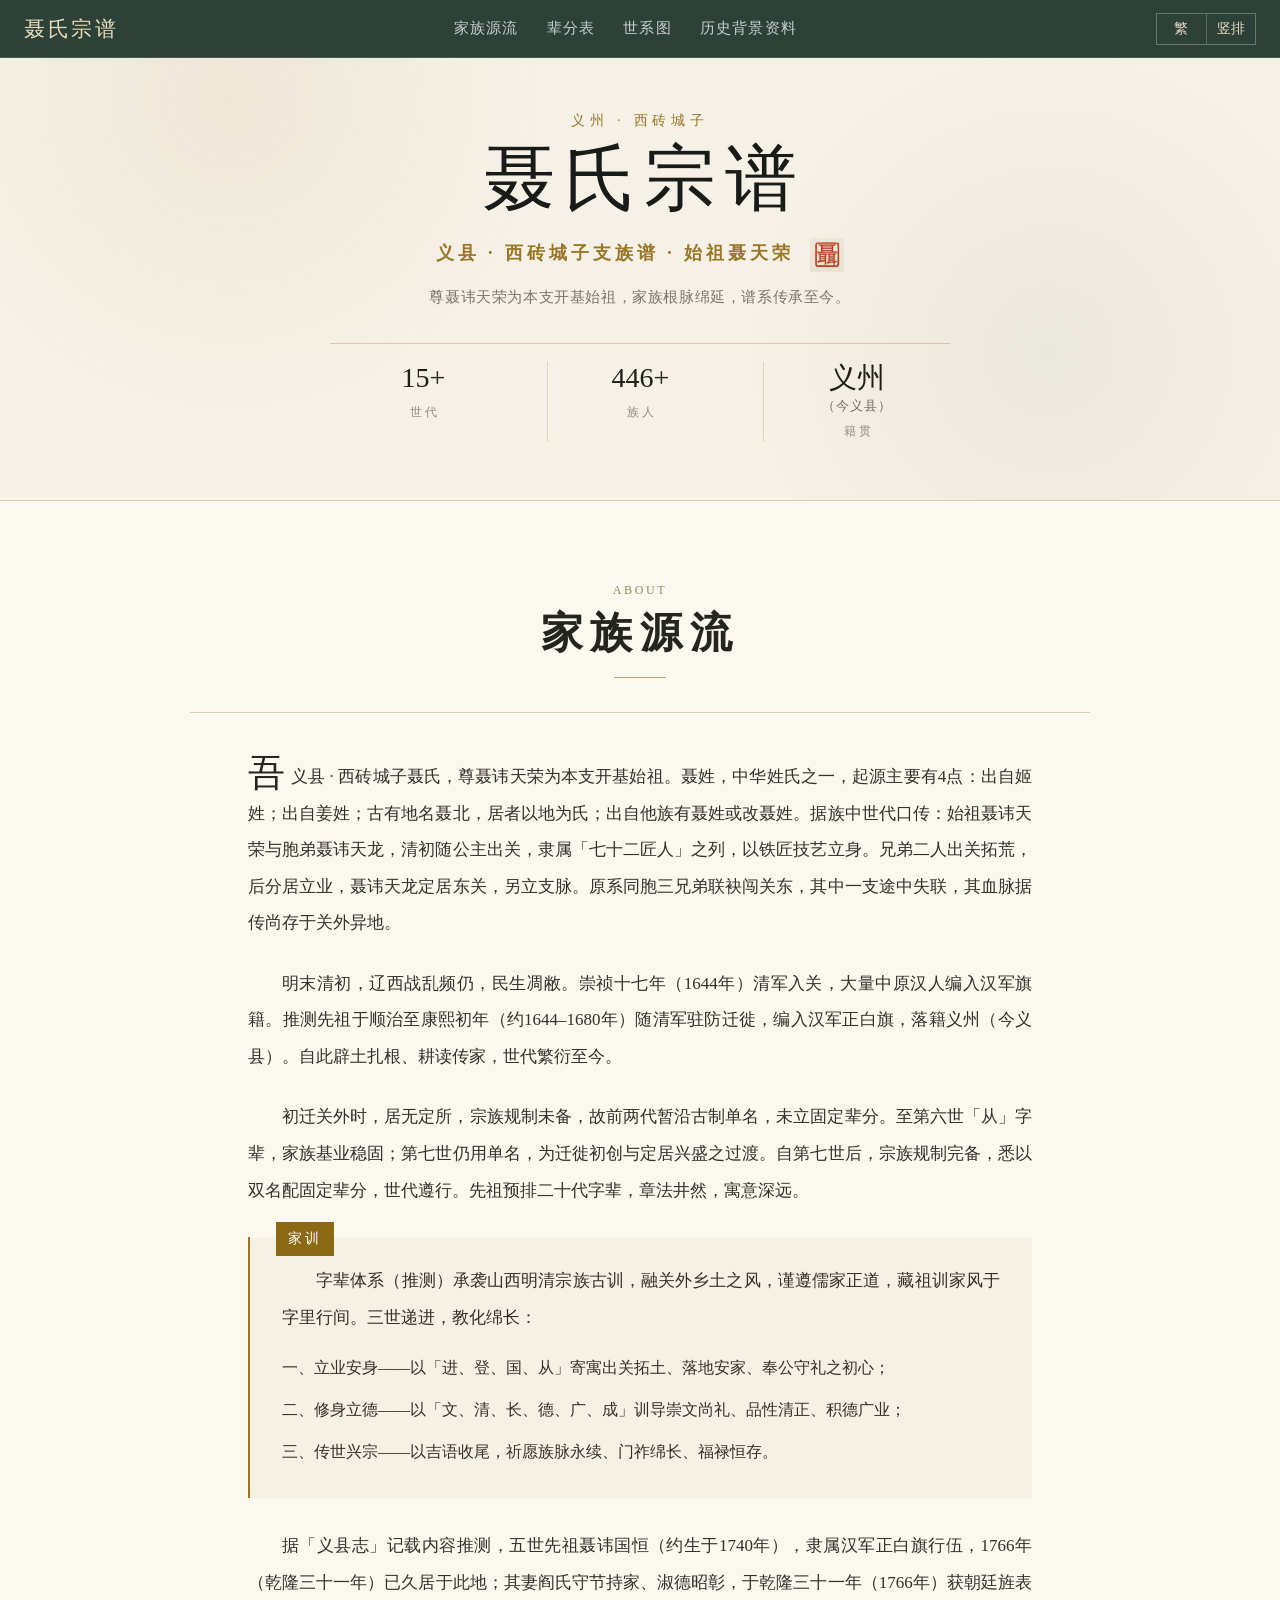
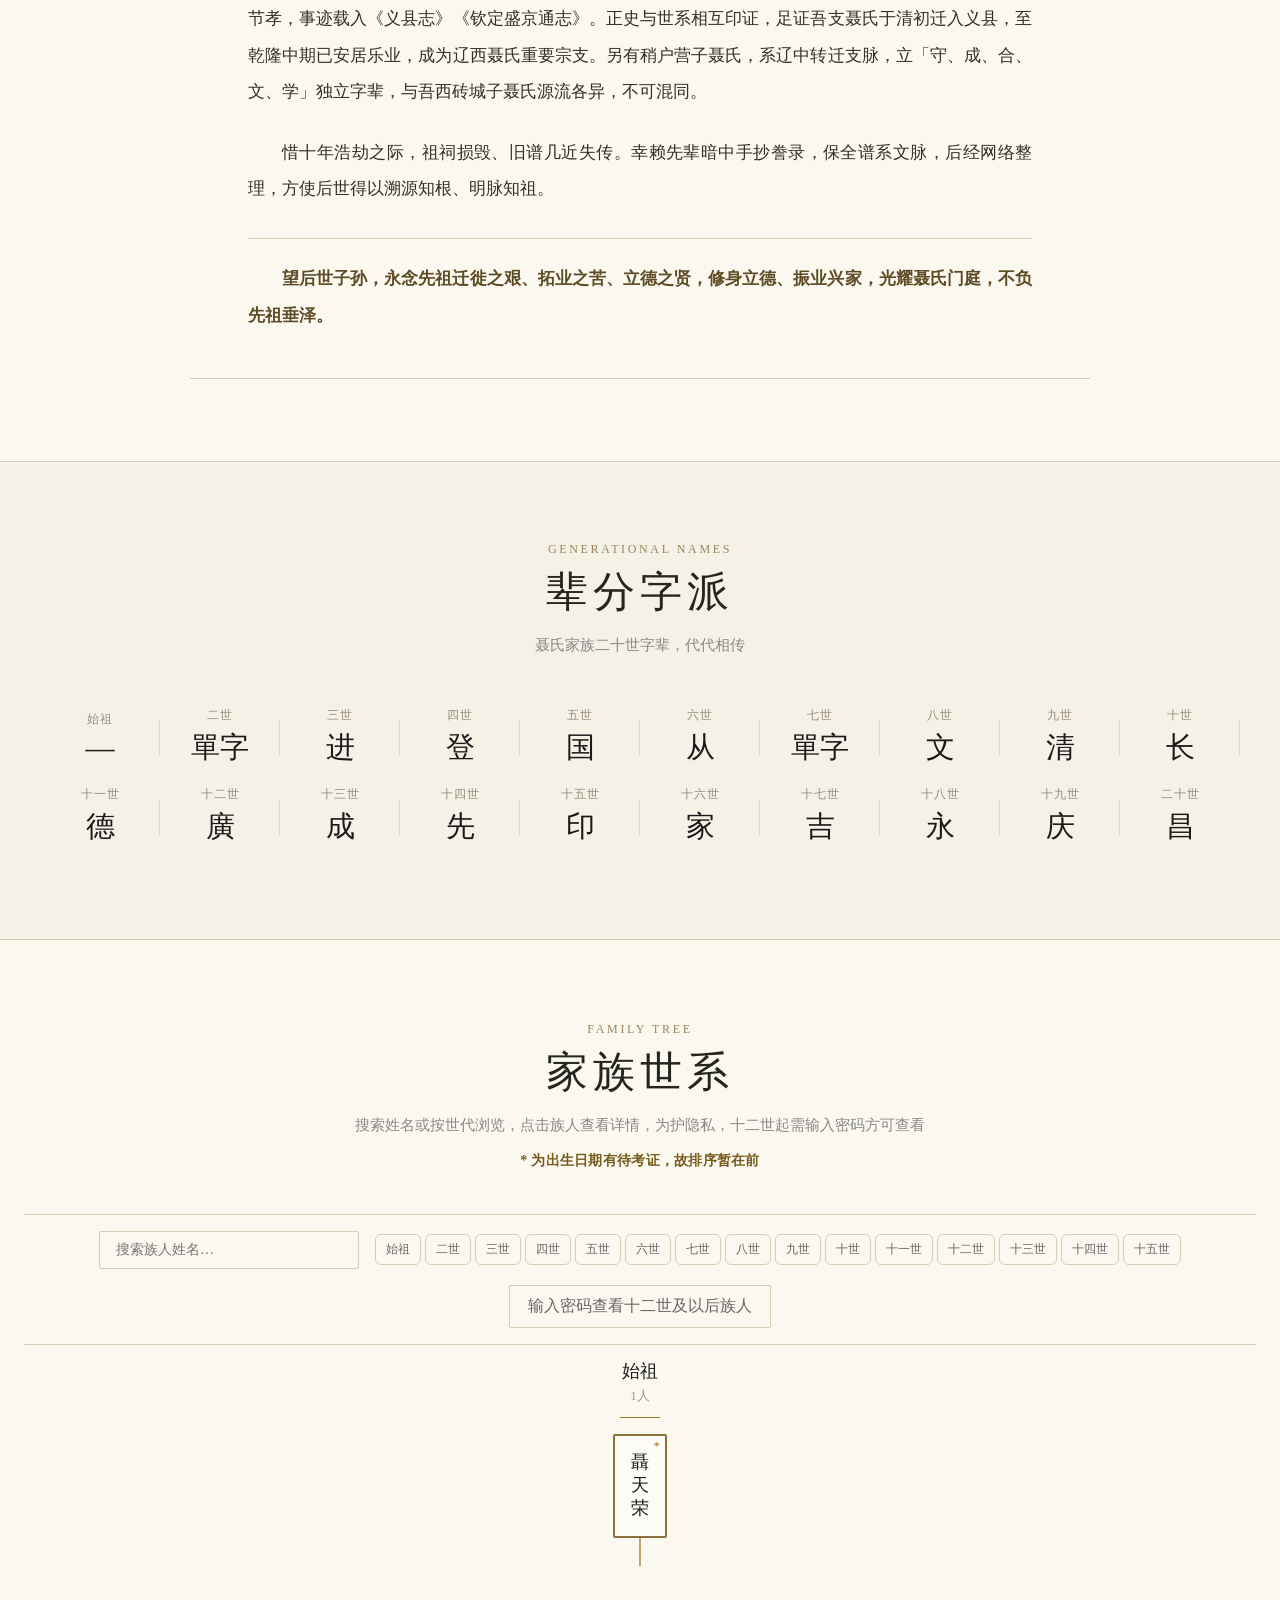
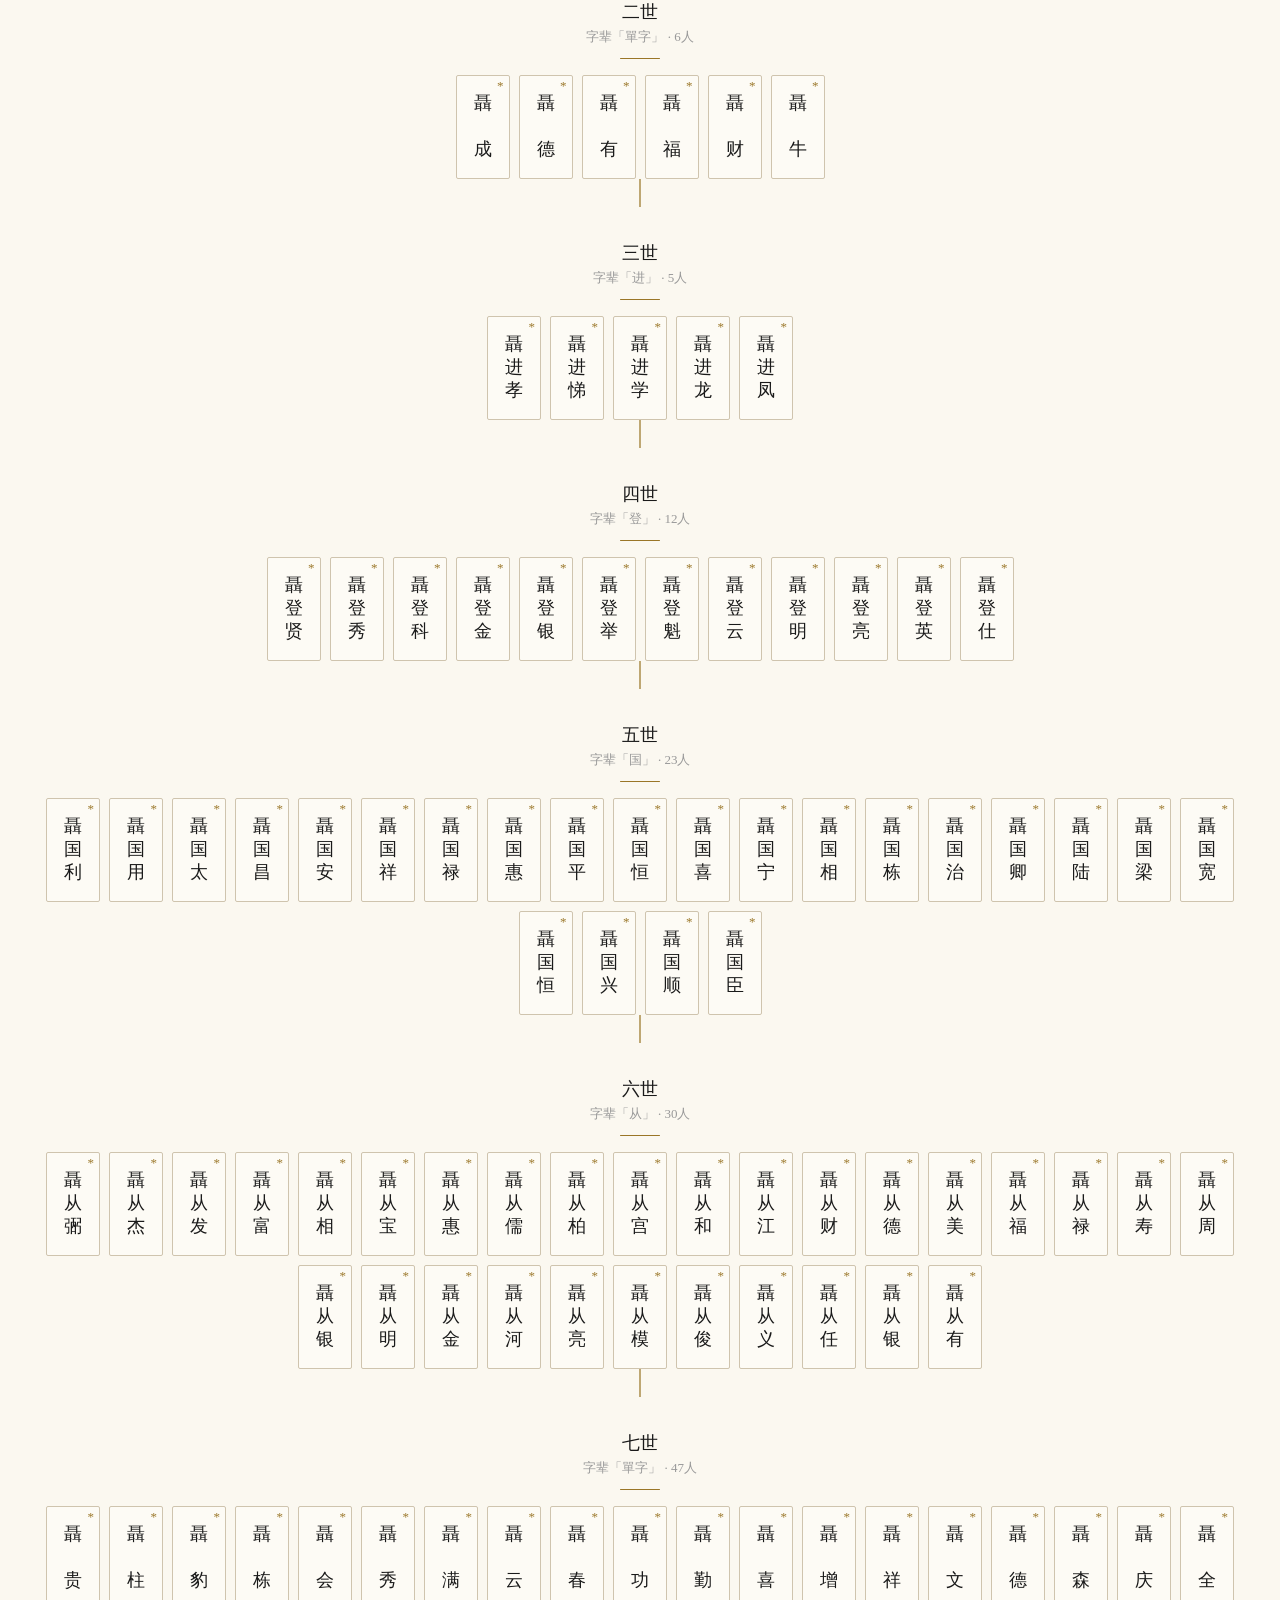
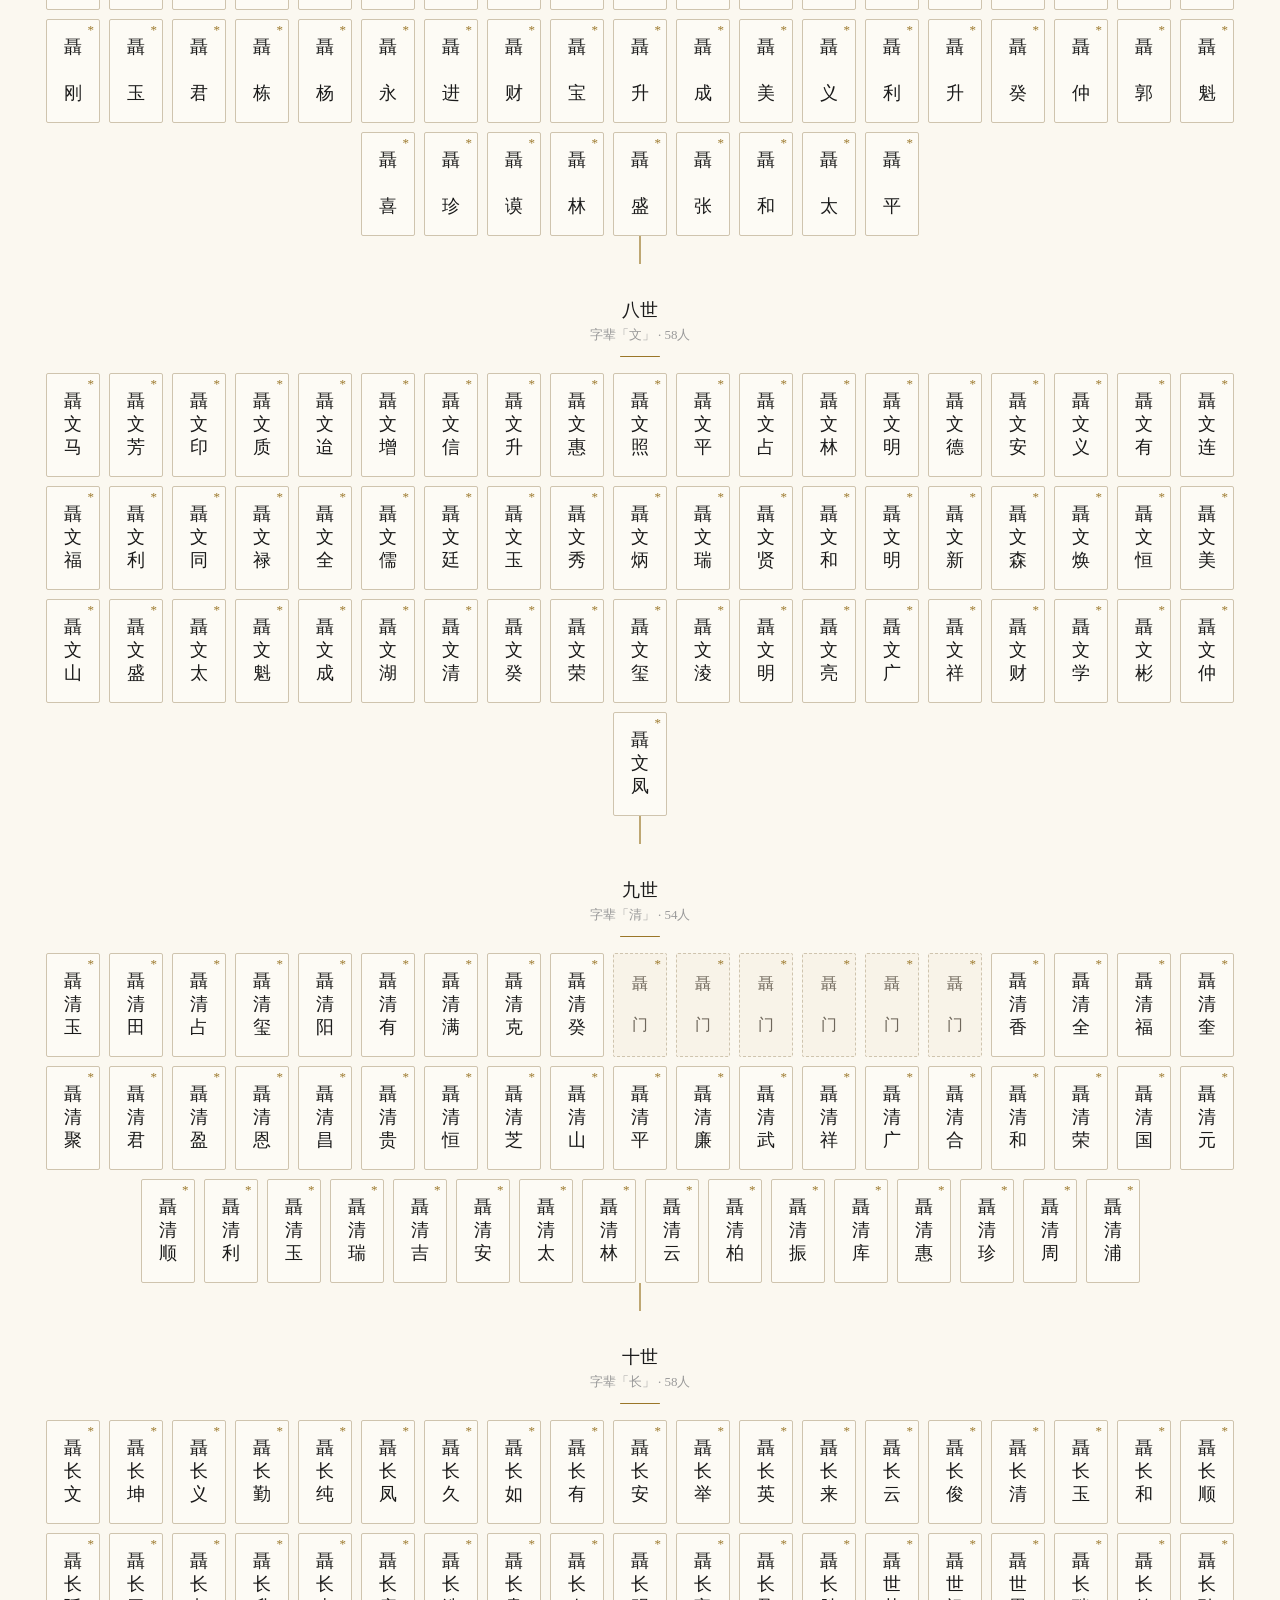
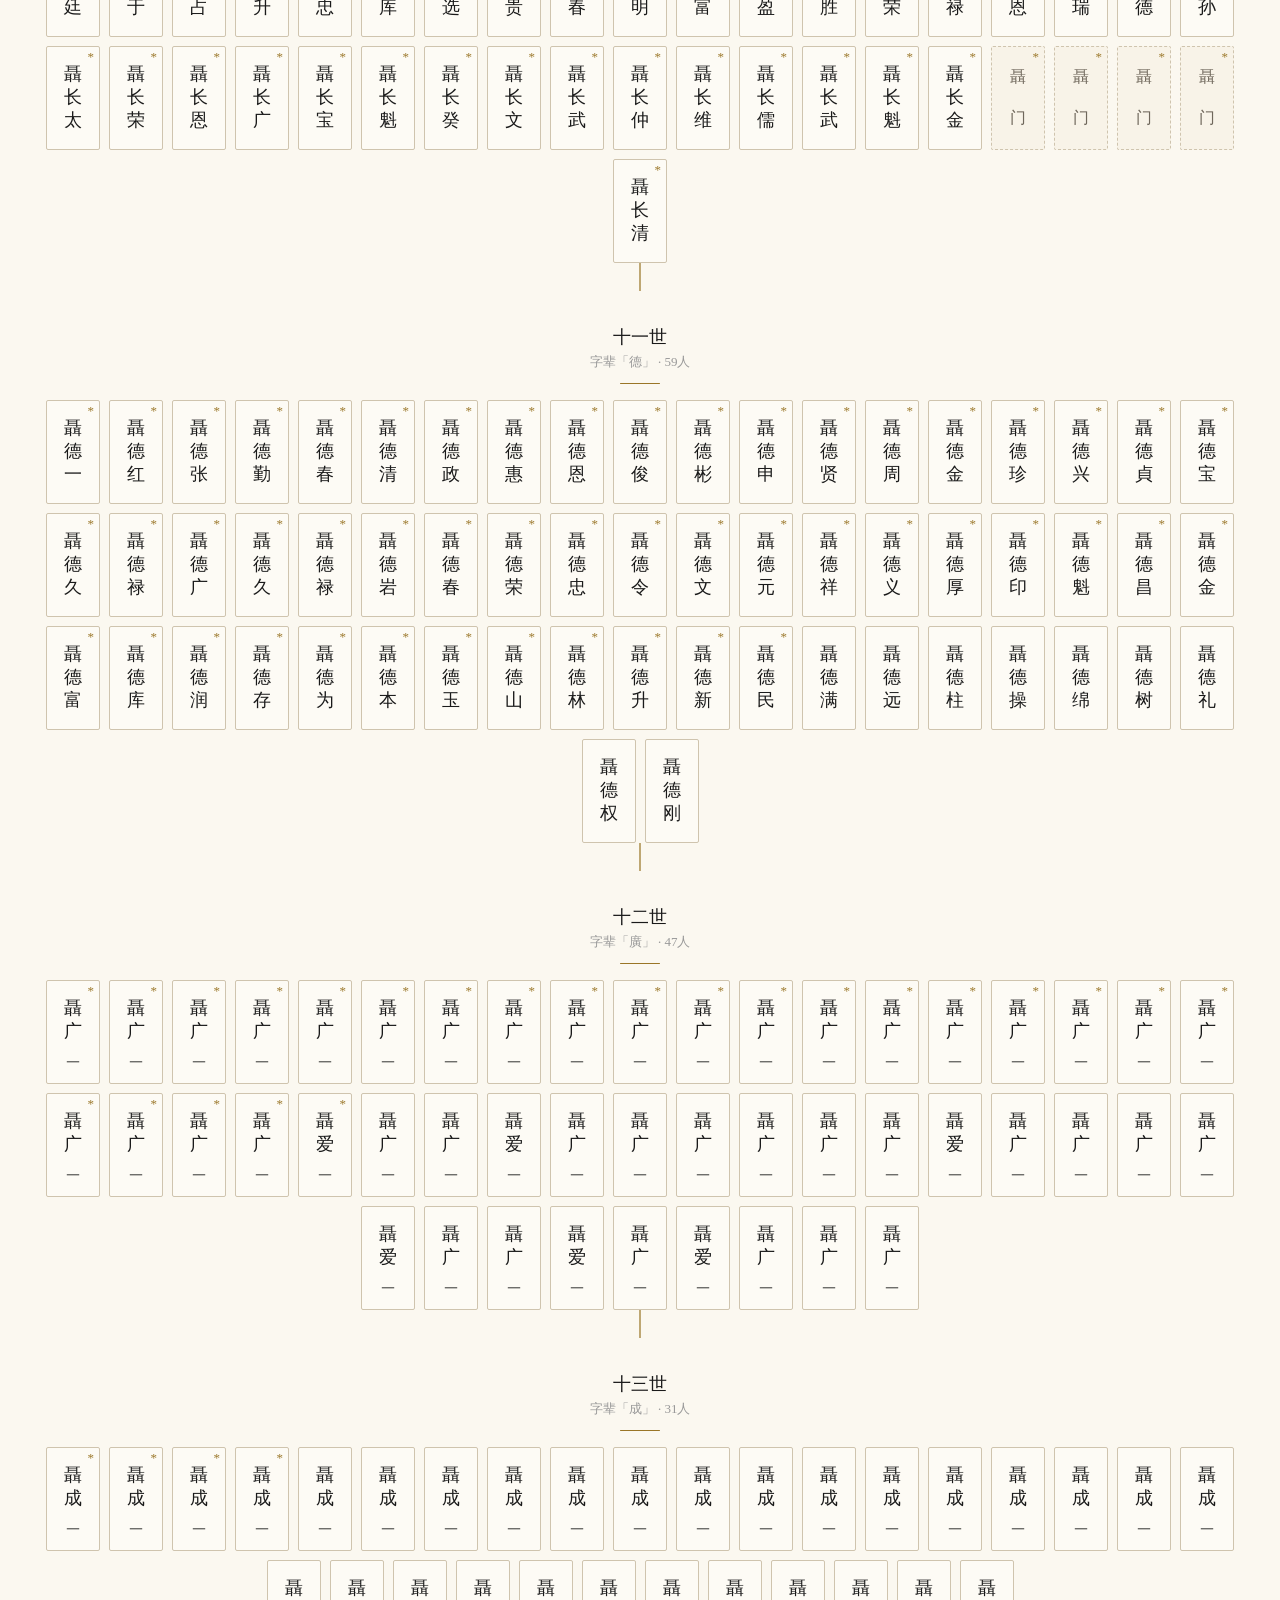
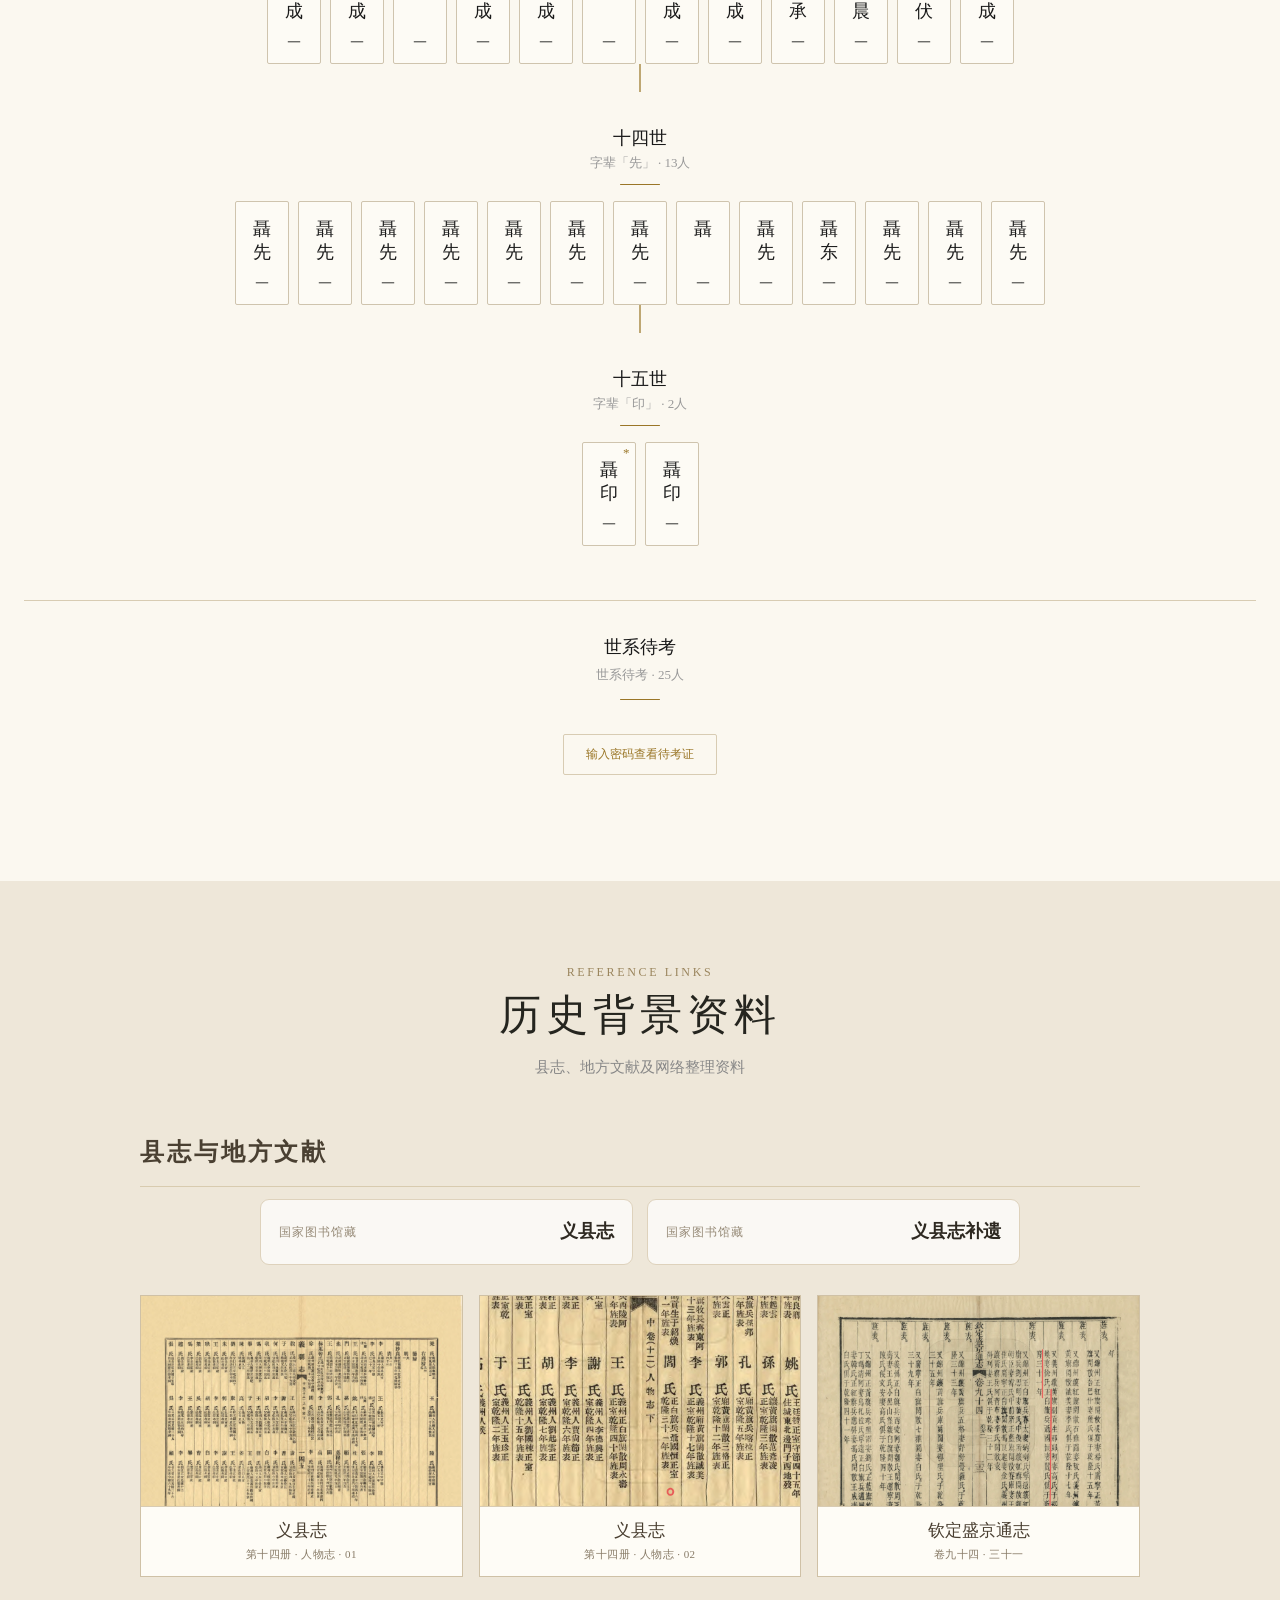
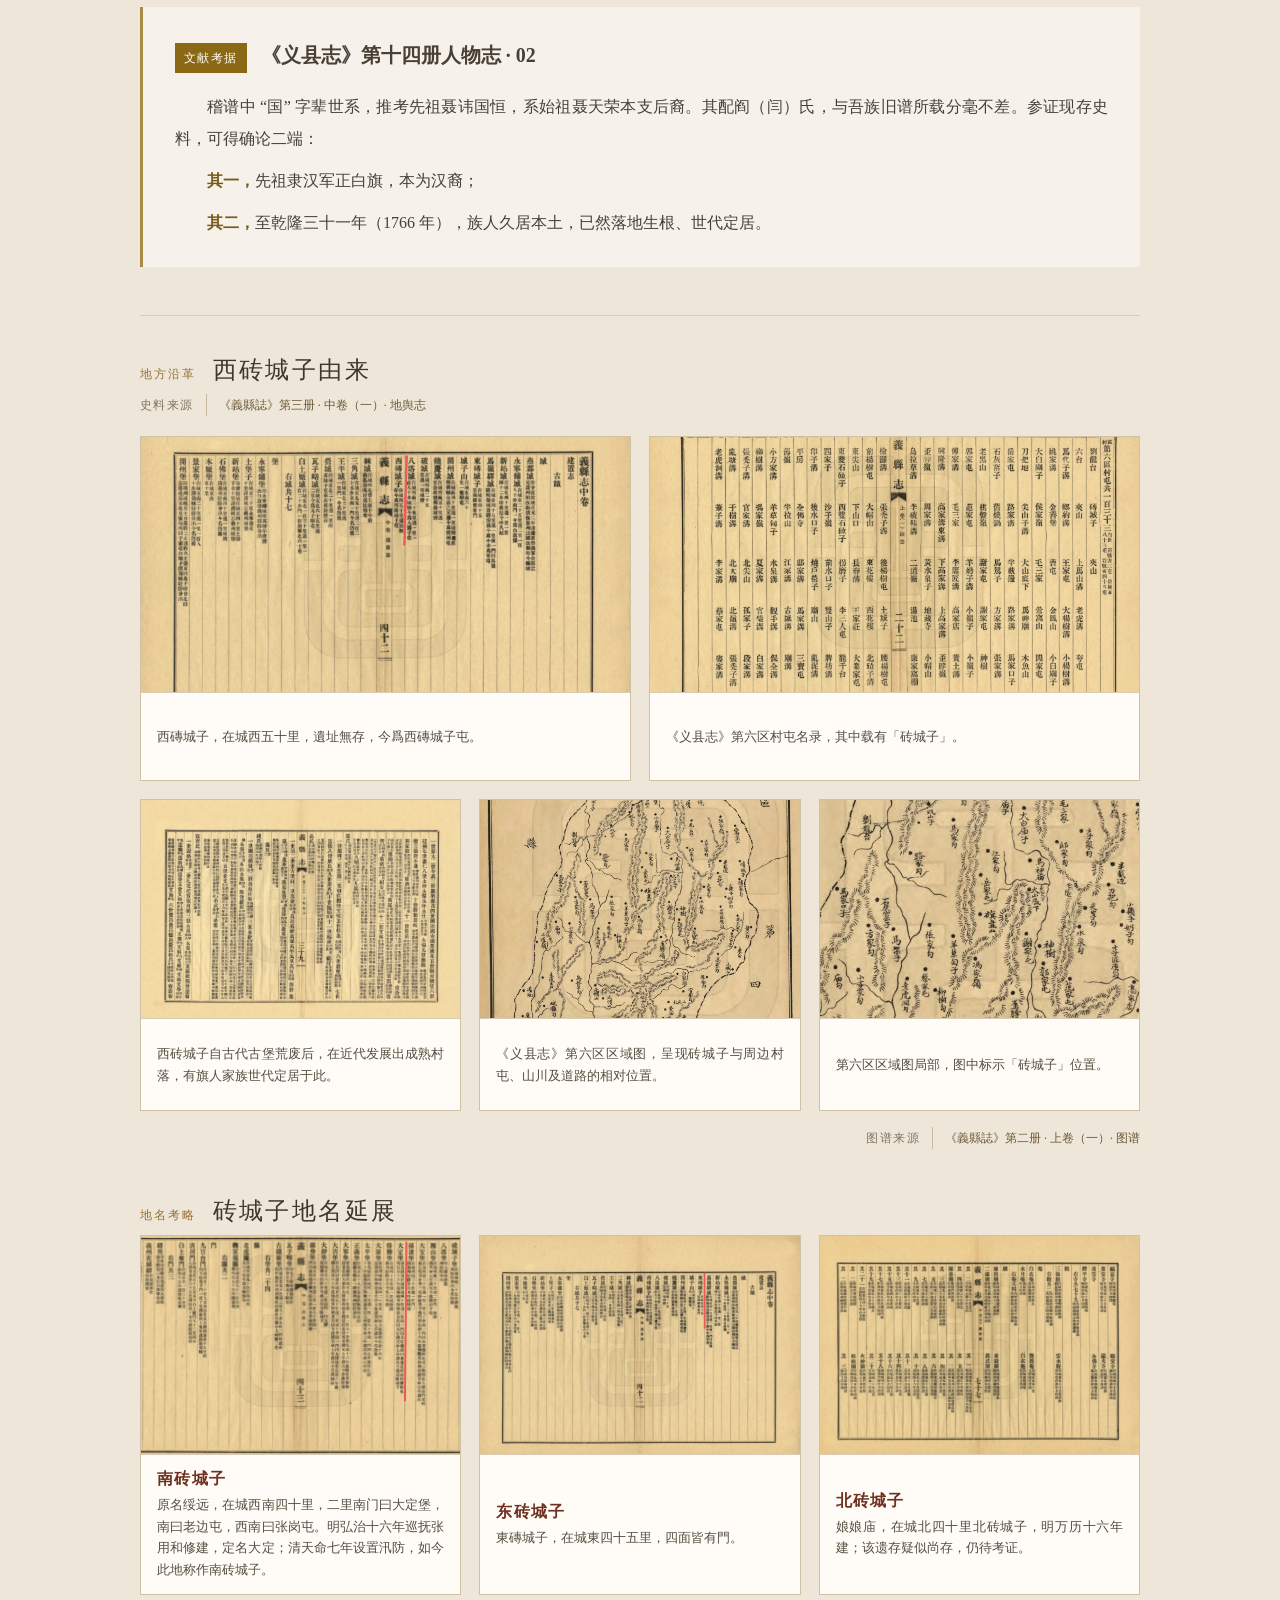
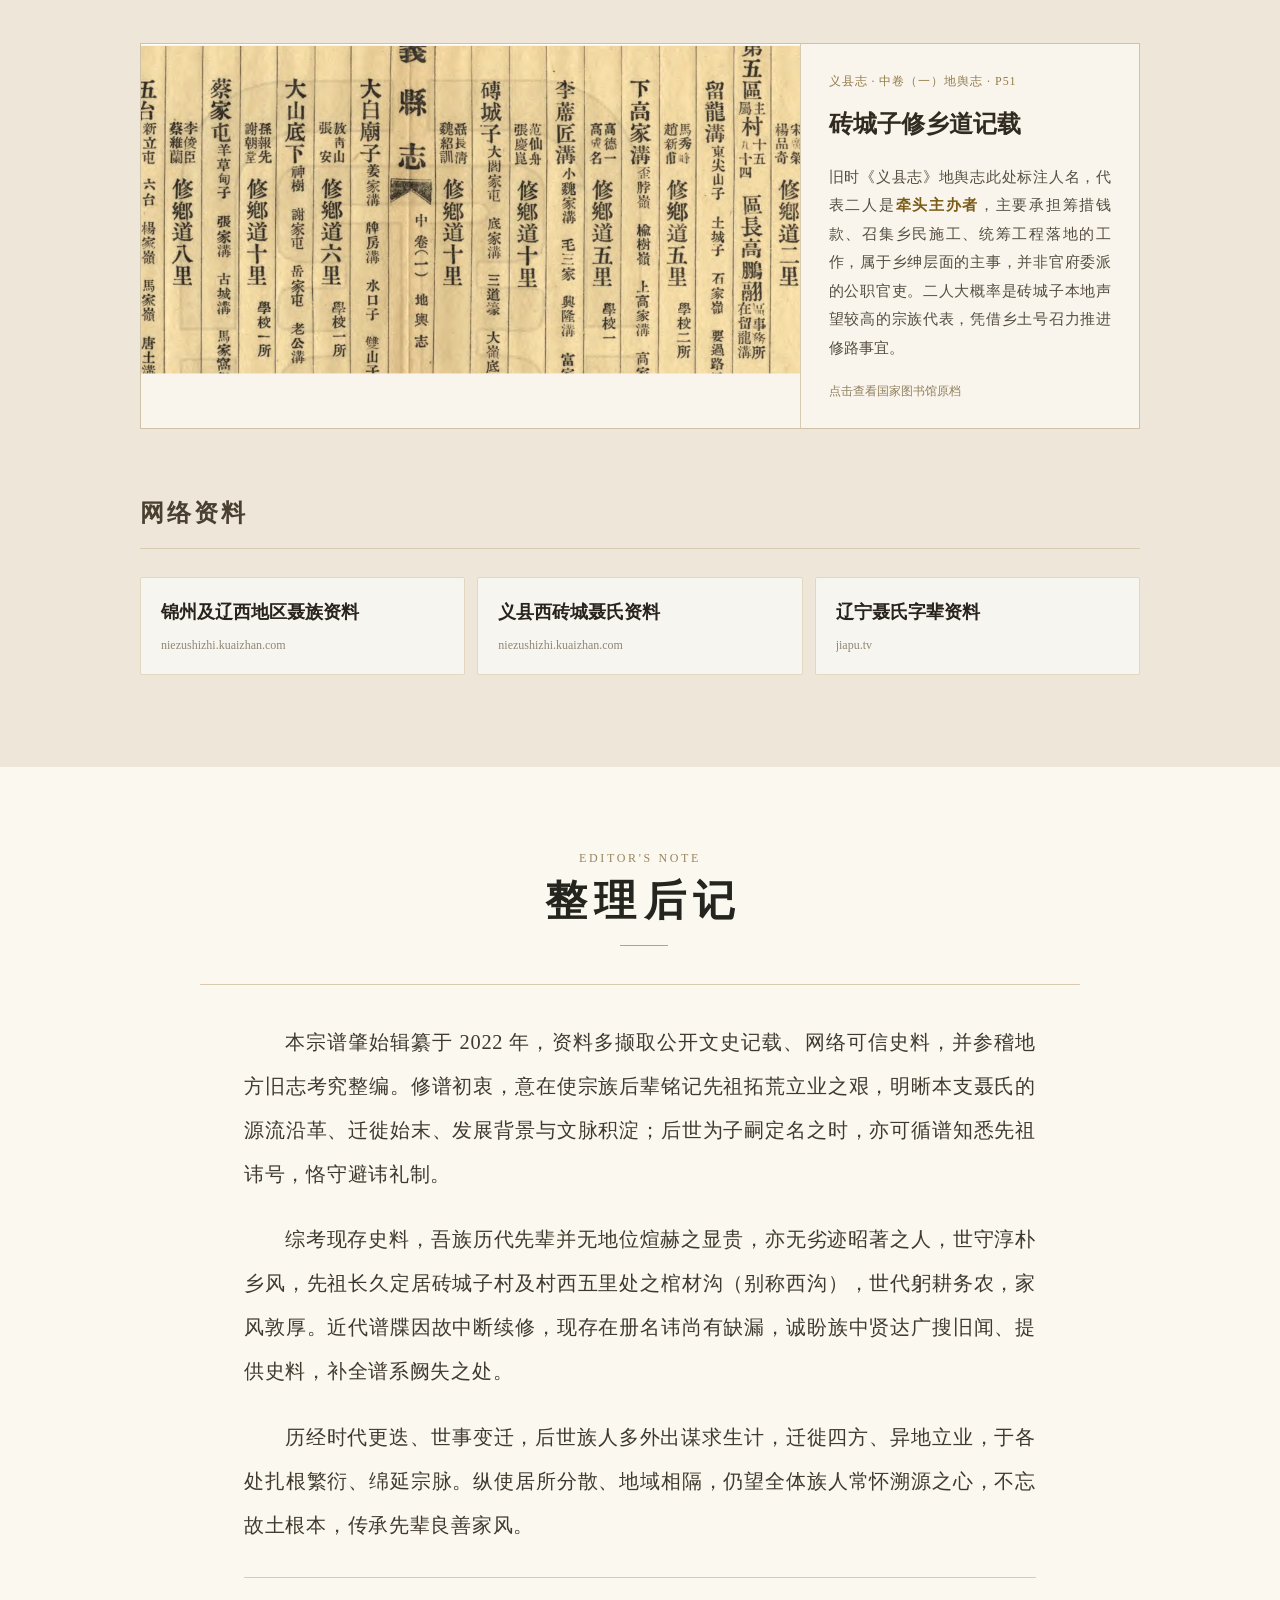
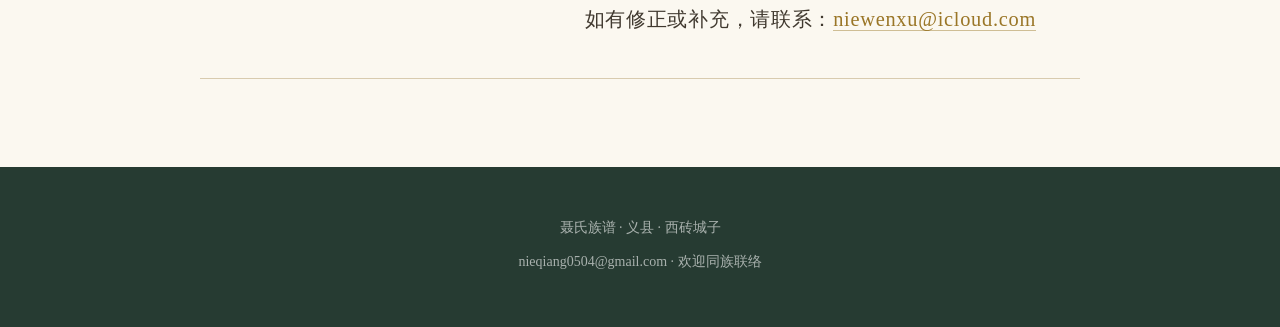
==== commit 8d2b278e: "修订聂国恒文献考据" ====
--- a/new-page.html
+++ b/new-page.html
@@ -108,9 +108,9 @@
     </div>
     <div class="document-annotation">
       <div class="document-annotation-title"><span>文献考据</span><strong>《义县志》第十四册人物志 · 02</strong></div>
-      <p>谱牒所载 “国” 字辈考据推求，先祖聂讳国恒大概率归属始祖聂讳天荣本支，亦有可能出自聂讳天龙分立的东关支脉。两支同出一宗，故其隶属于本宗族的可能性极高。无论分属哪一支派，依托现有史料可得出两点确凿论断：</p>
-      <p><strong>其一，</strong>先祖虽编入汉军正白旗前来驻防定居，血脉本源实为中原汉族，世代承袭汉族传统宗族礼制与家风；</p>
-      <p><strong>其二，</strong>至乾隆三十一年（公元 1766 年），本宗族人已然久居义地，完成本土化定居，于此落地深耕、世代繁衍。</p>
+      <p>稽谱中 “国” 字辈世系，推考先祖聂讳国恒，系始祖聂天荣本支后裔。其配阎（闫）氏，与吾族旧谱所载分毫不差。参证现存史料，可得确论二端：</p>
+      <p><strong>其一，</strong>先祖隶汉军正白旗，本为汉裔；</p>
+      <p><strong>其二，</strong>至乾隆三十一年（1766 年），族人久居本土，已然落地生根、世代定居。</p>
     </div>
     <div class="regional-evidence" aria-label="西砖城子及砖城子地名志书记载">
       <div class="regional-evidence-heading"><span>地方沿革</span><h3>西砖城子由来</h3></div>
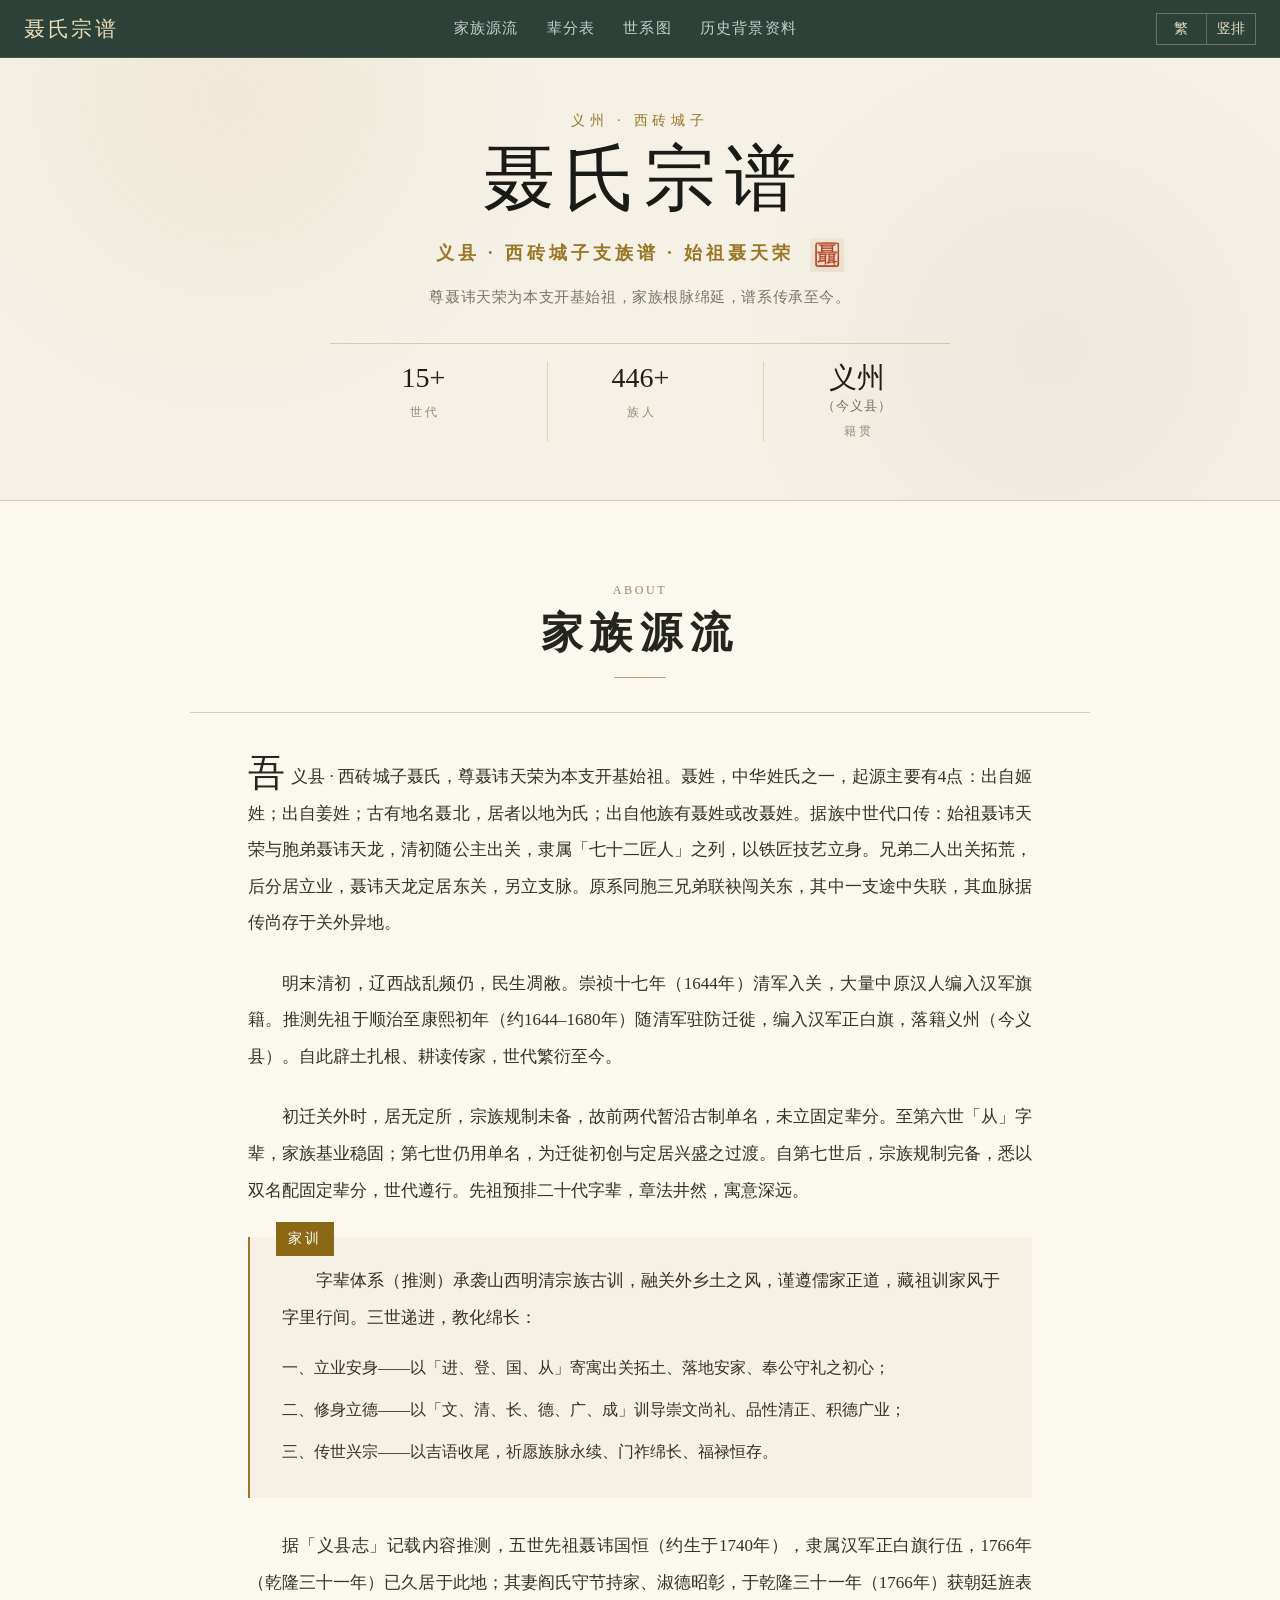
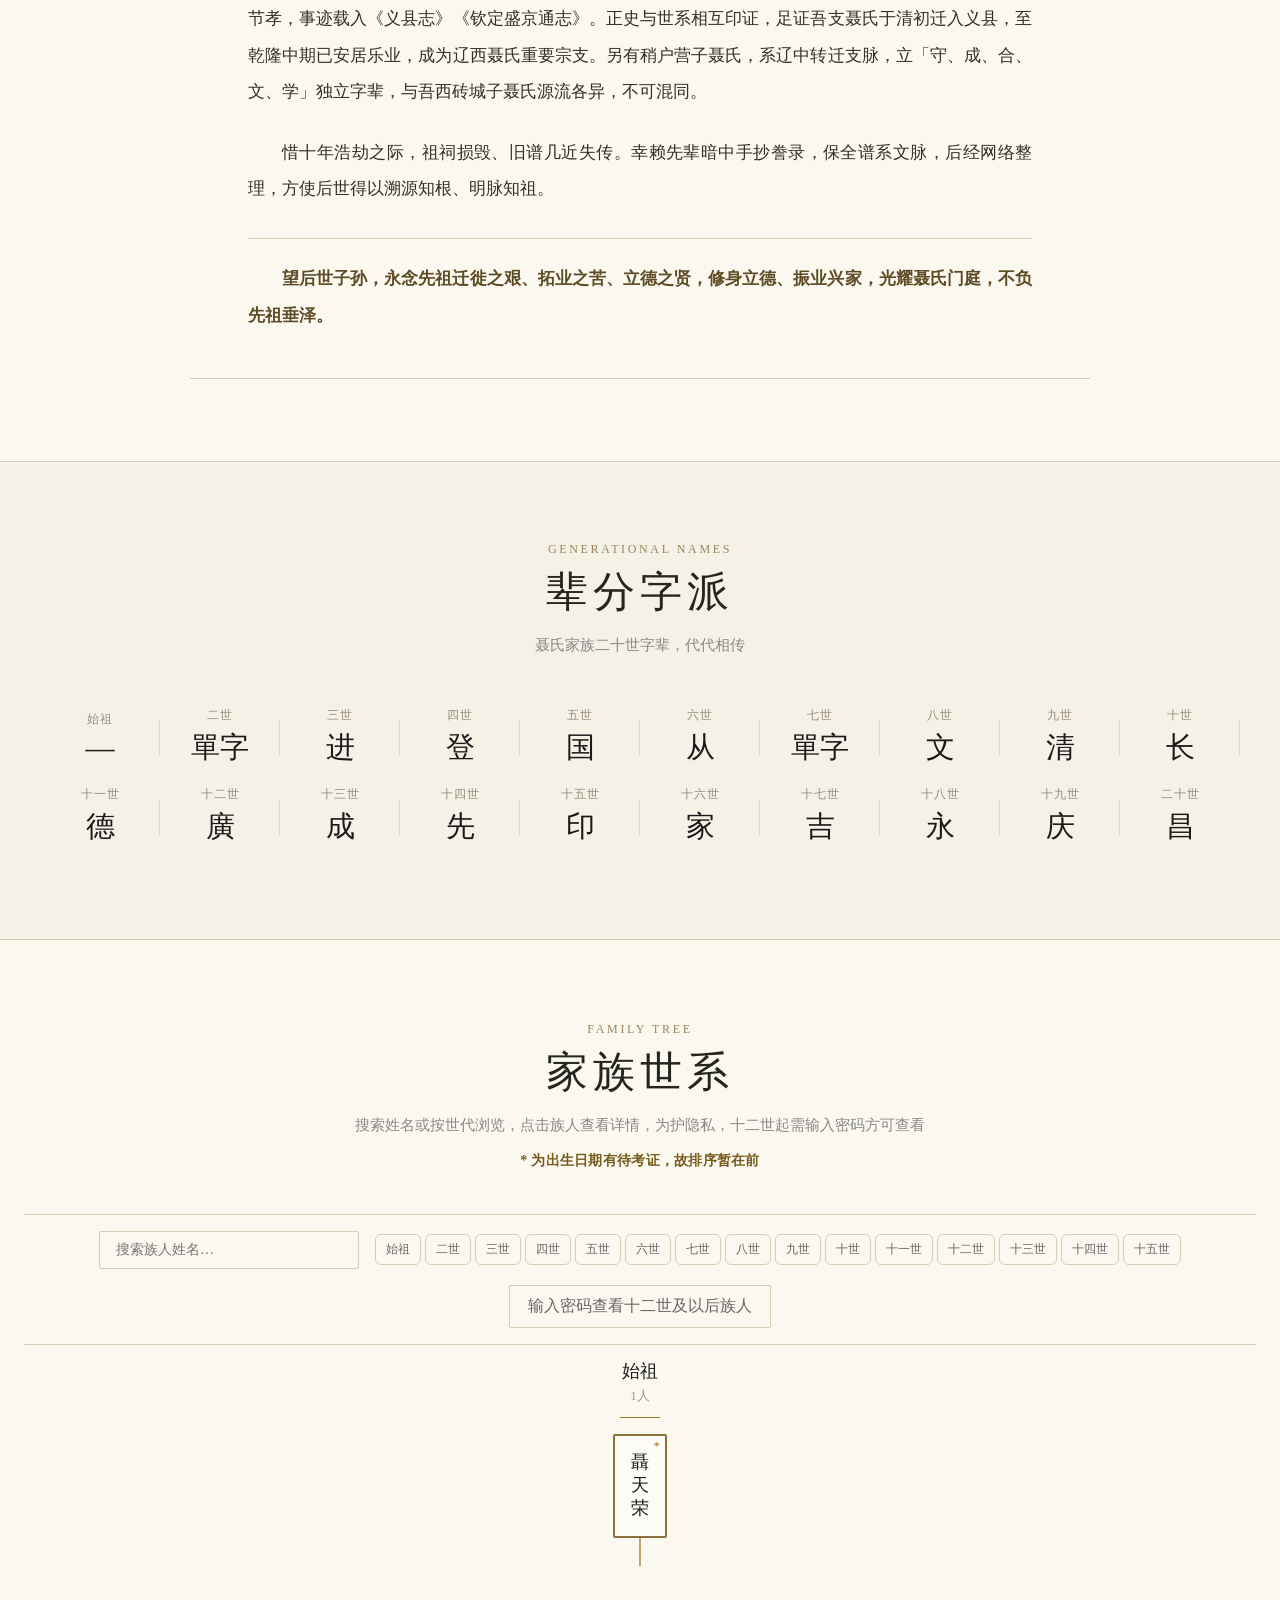
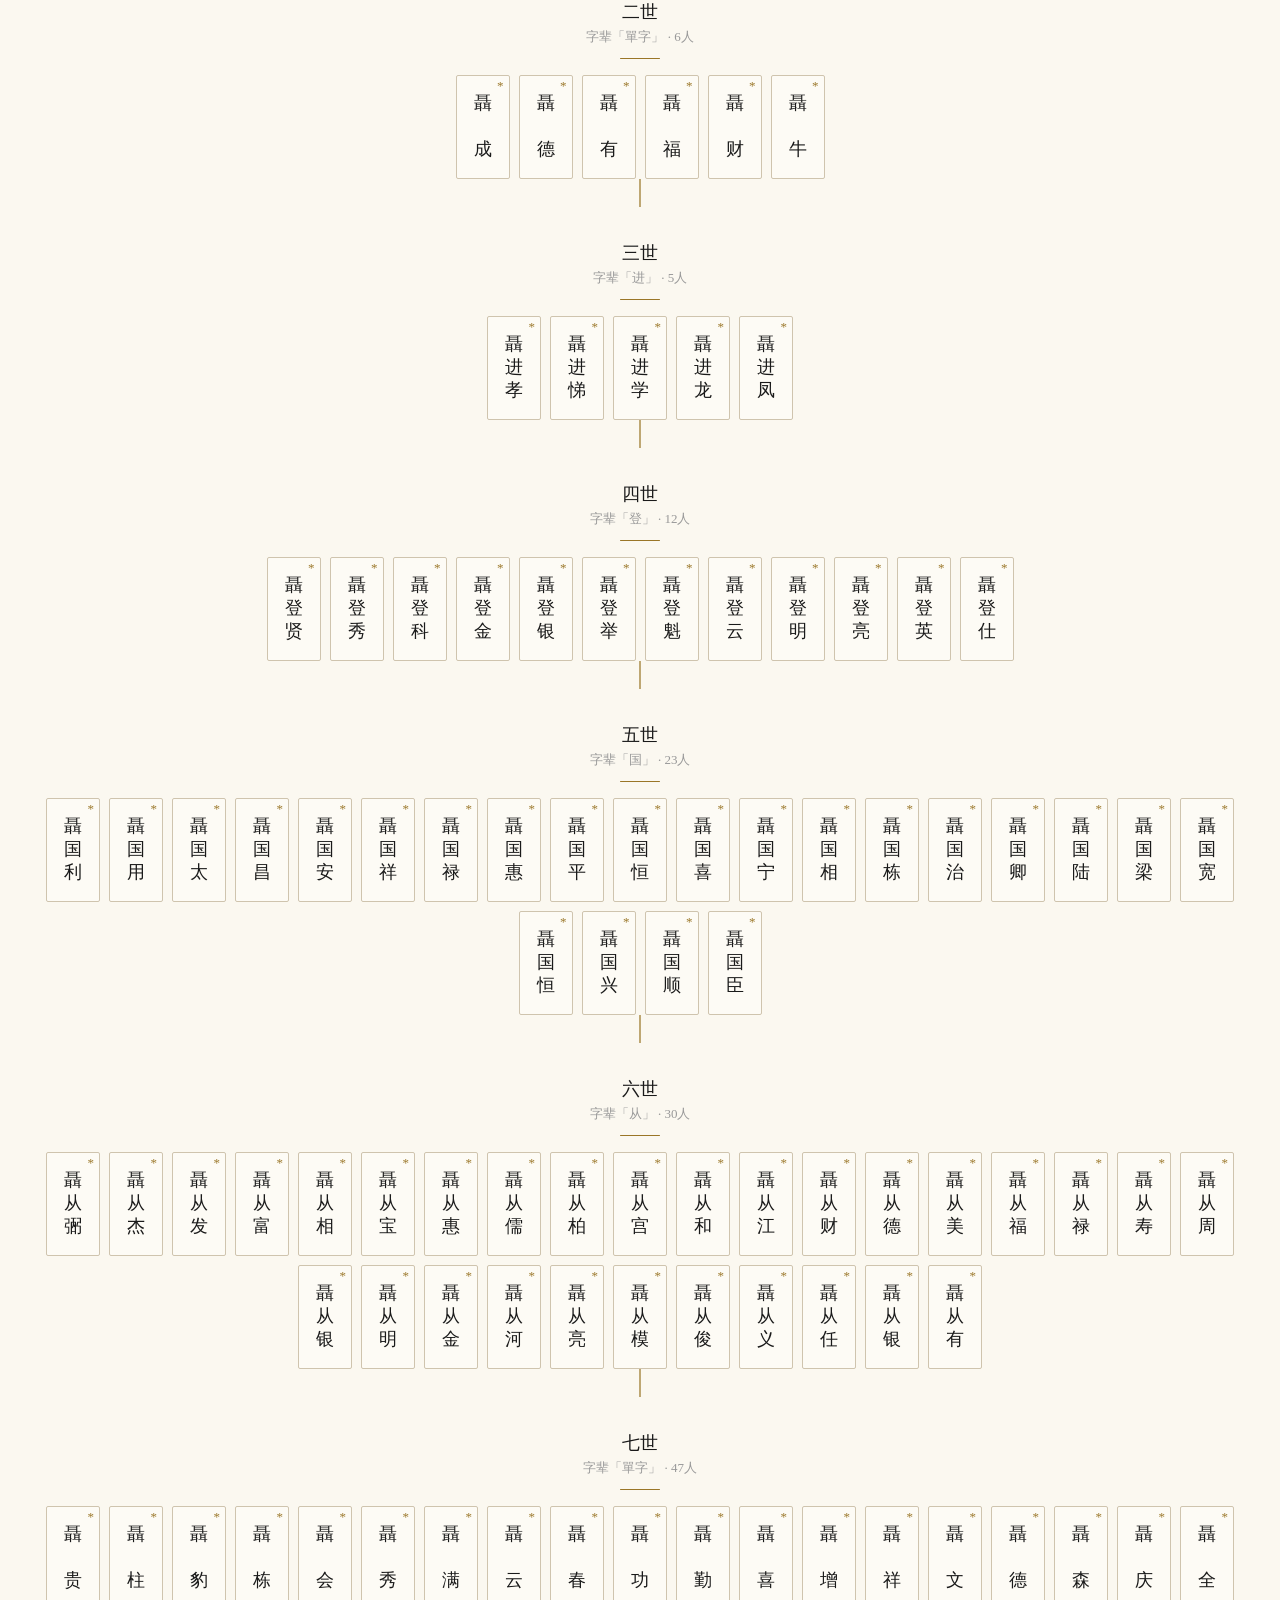
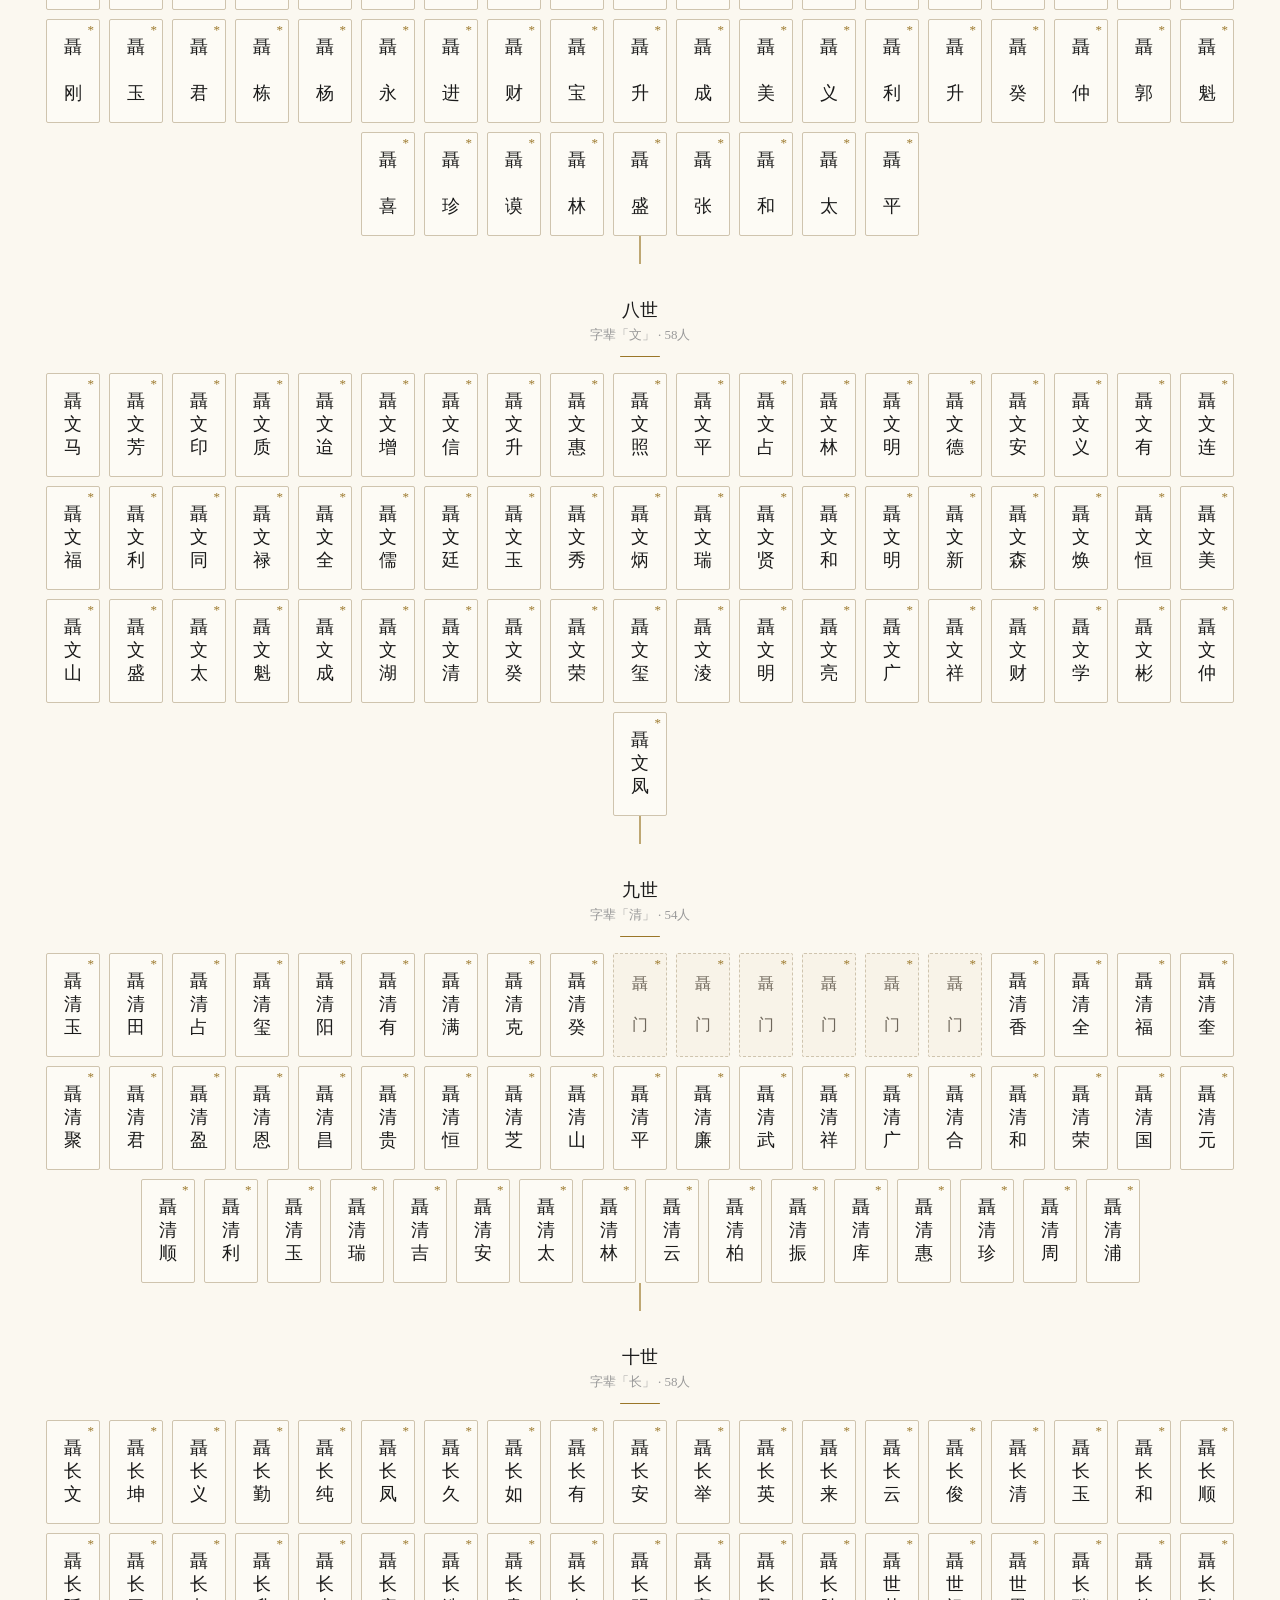
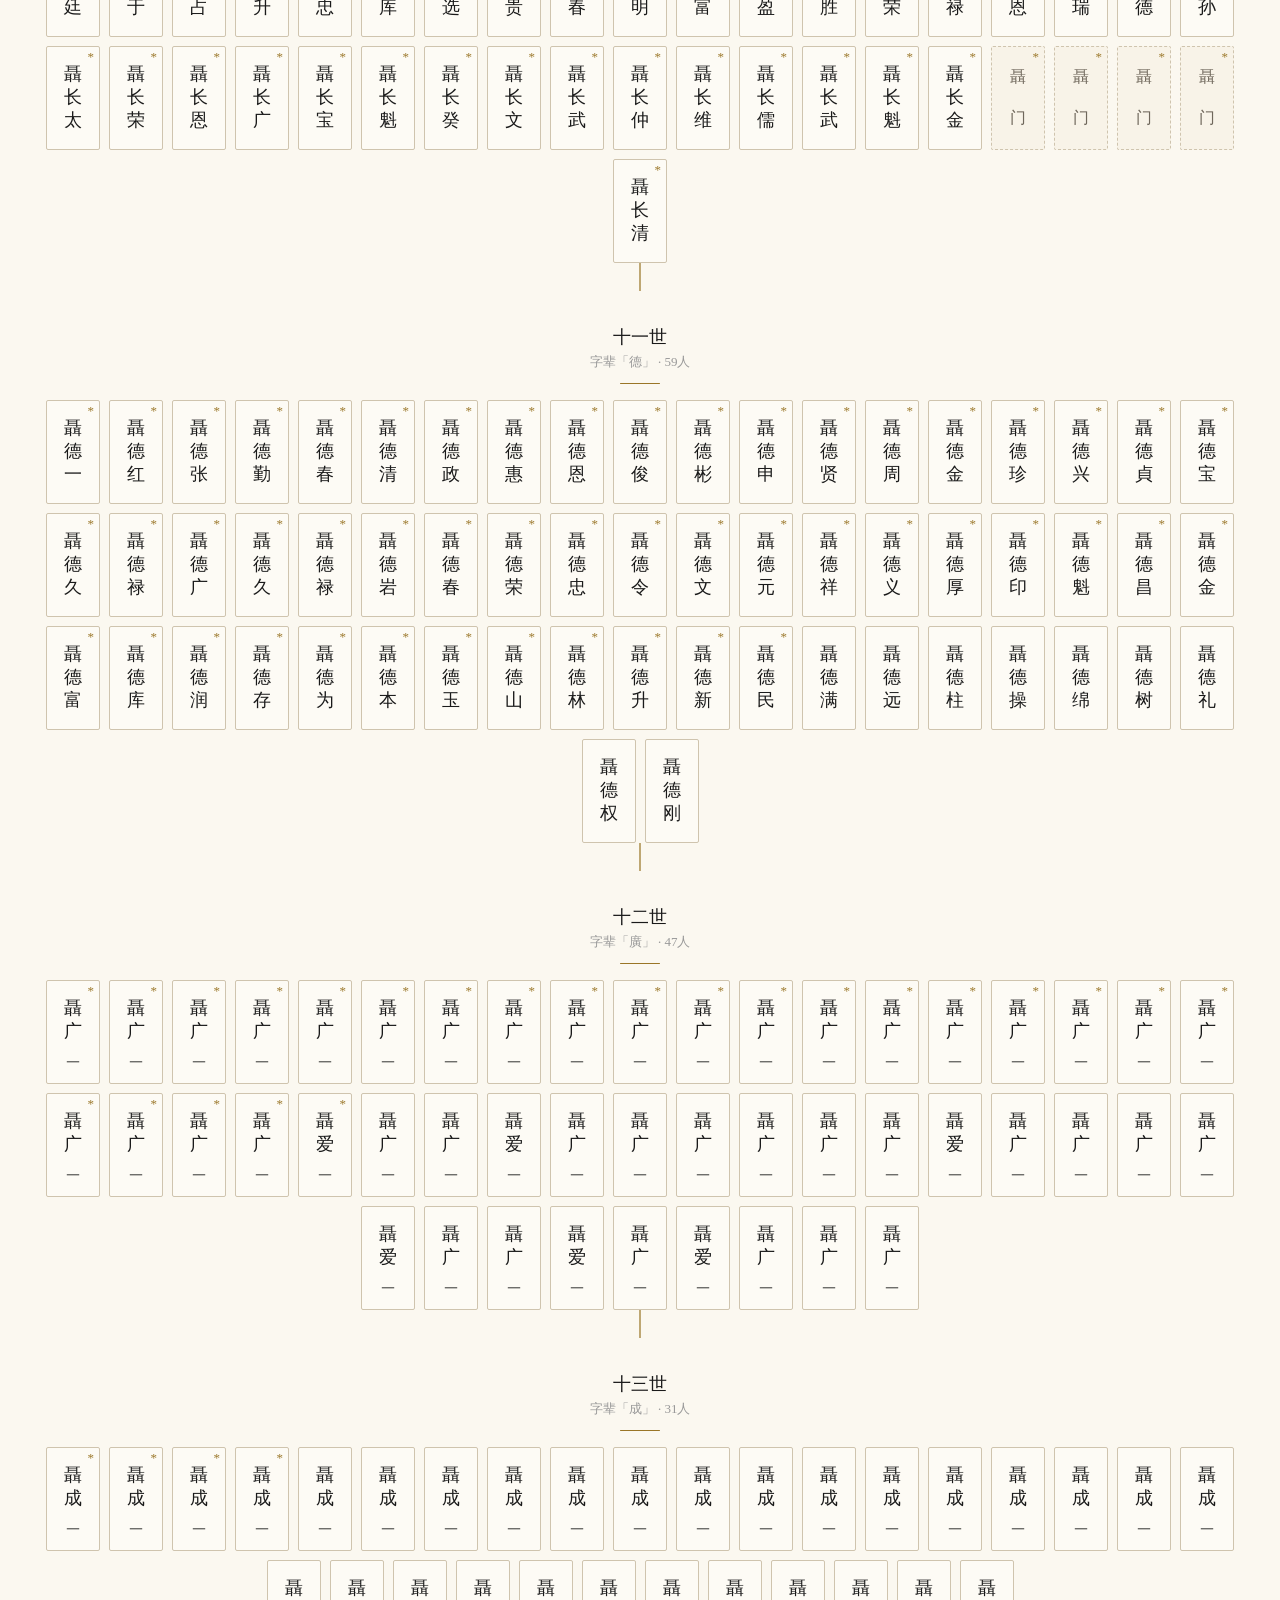
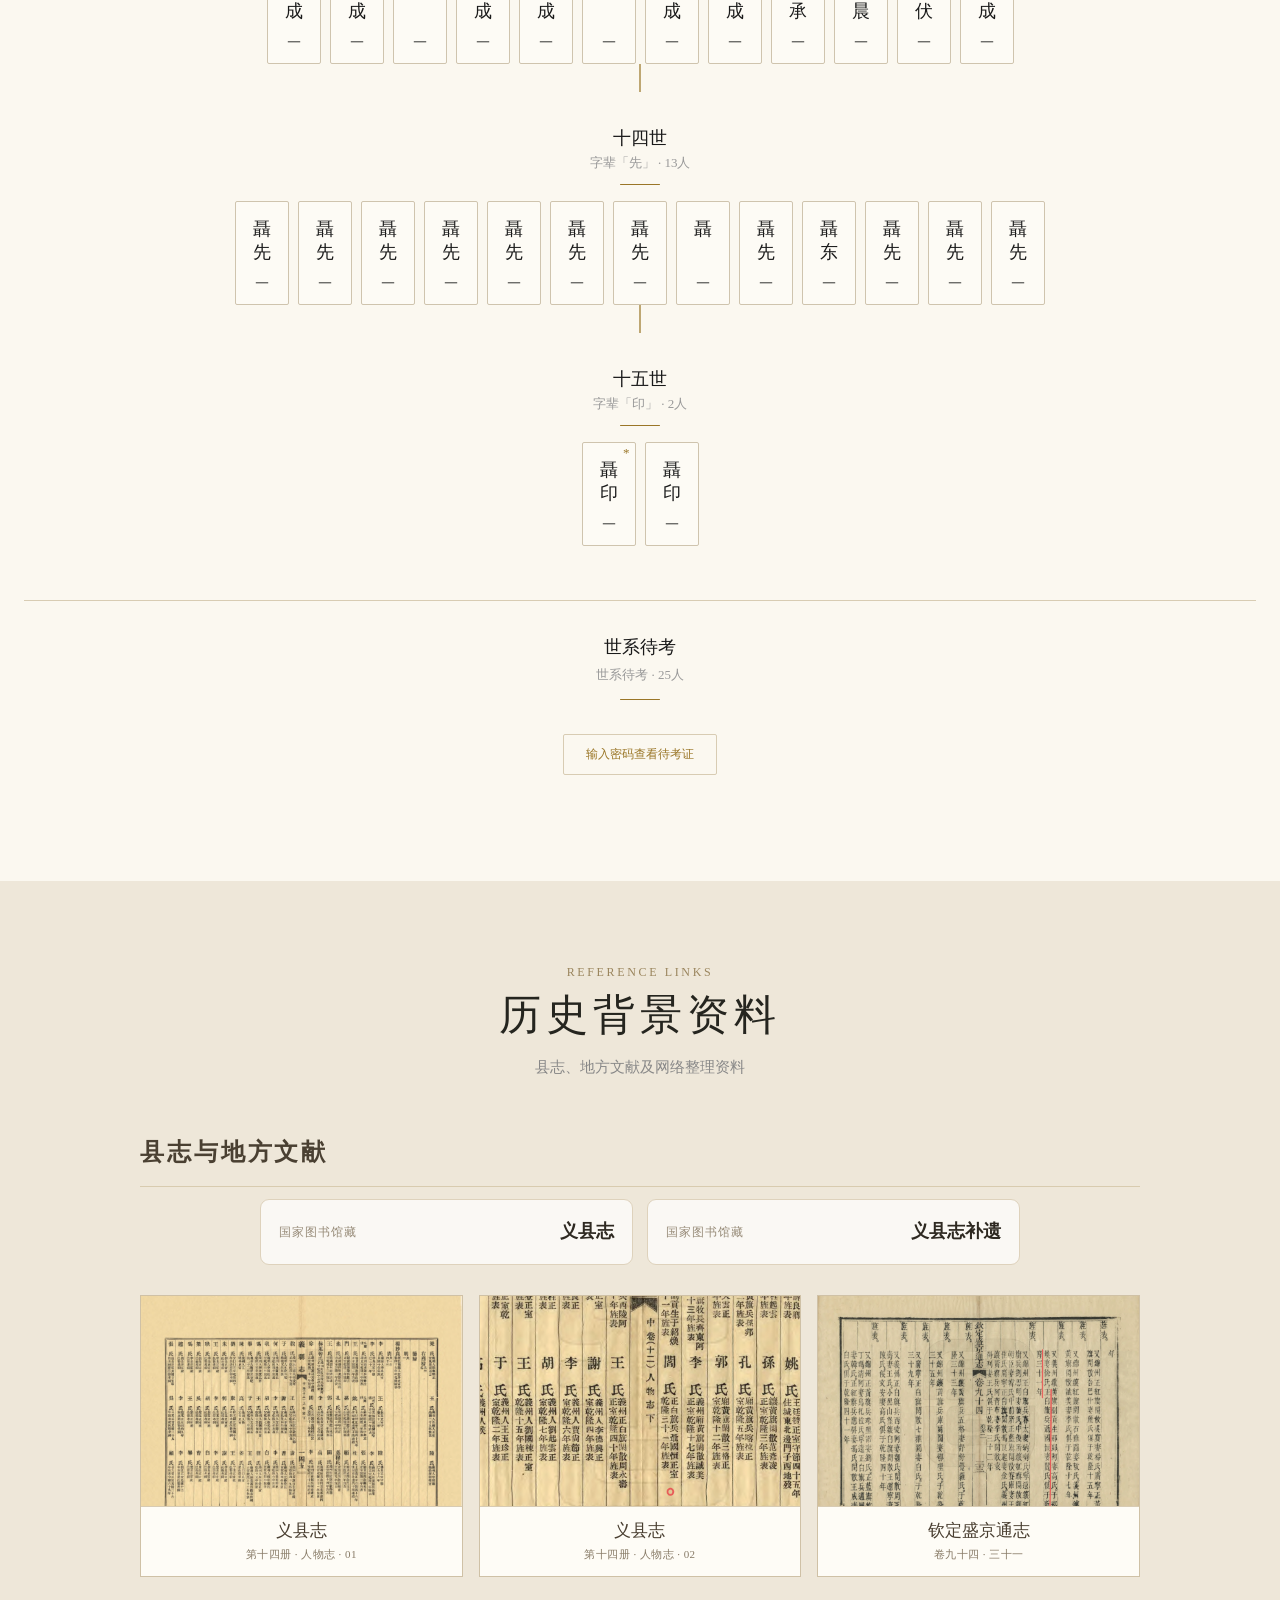
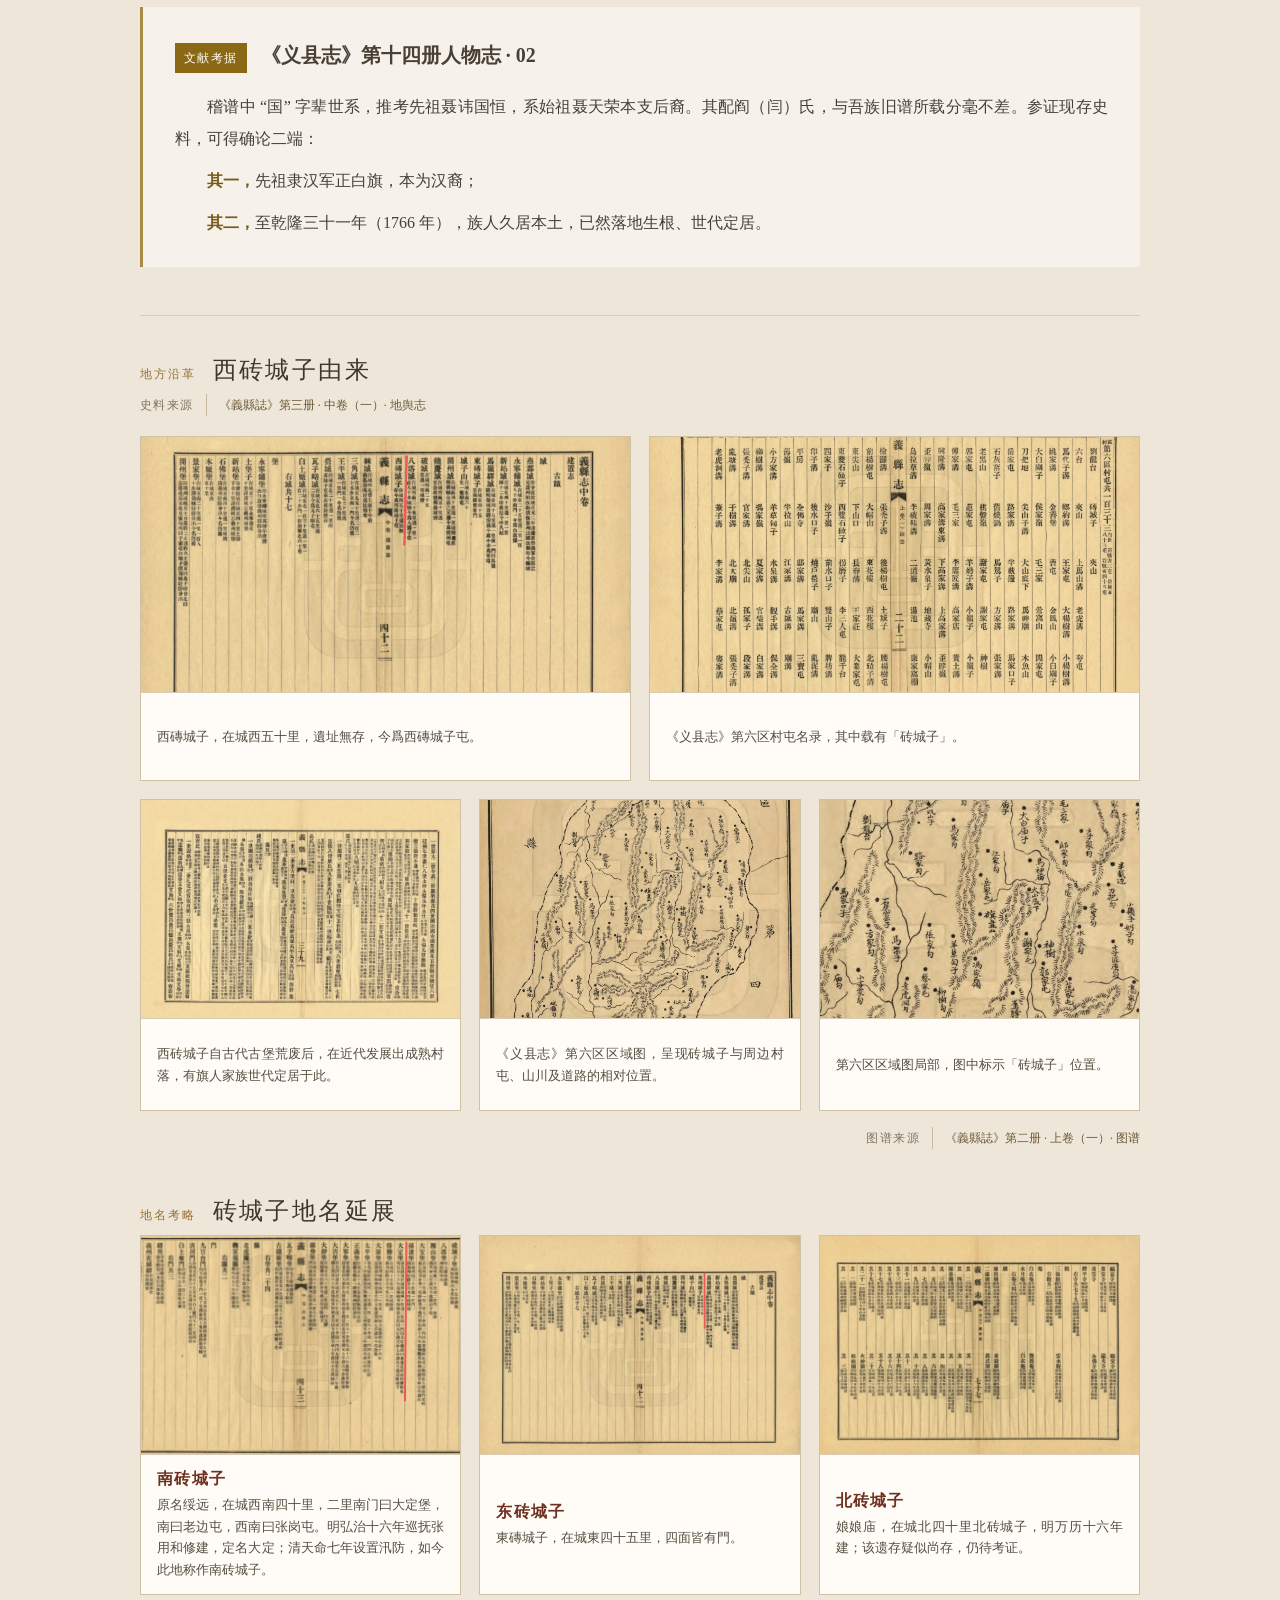
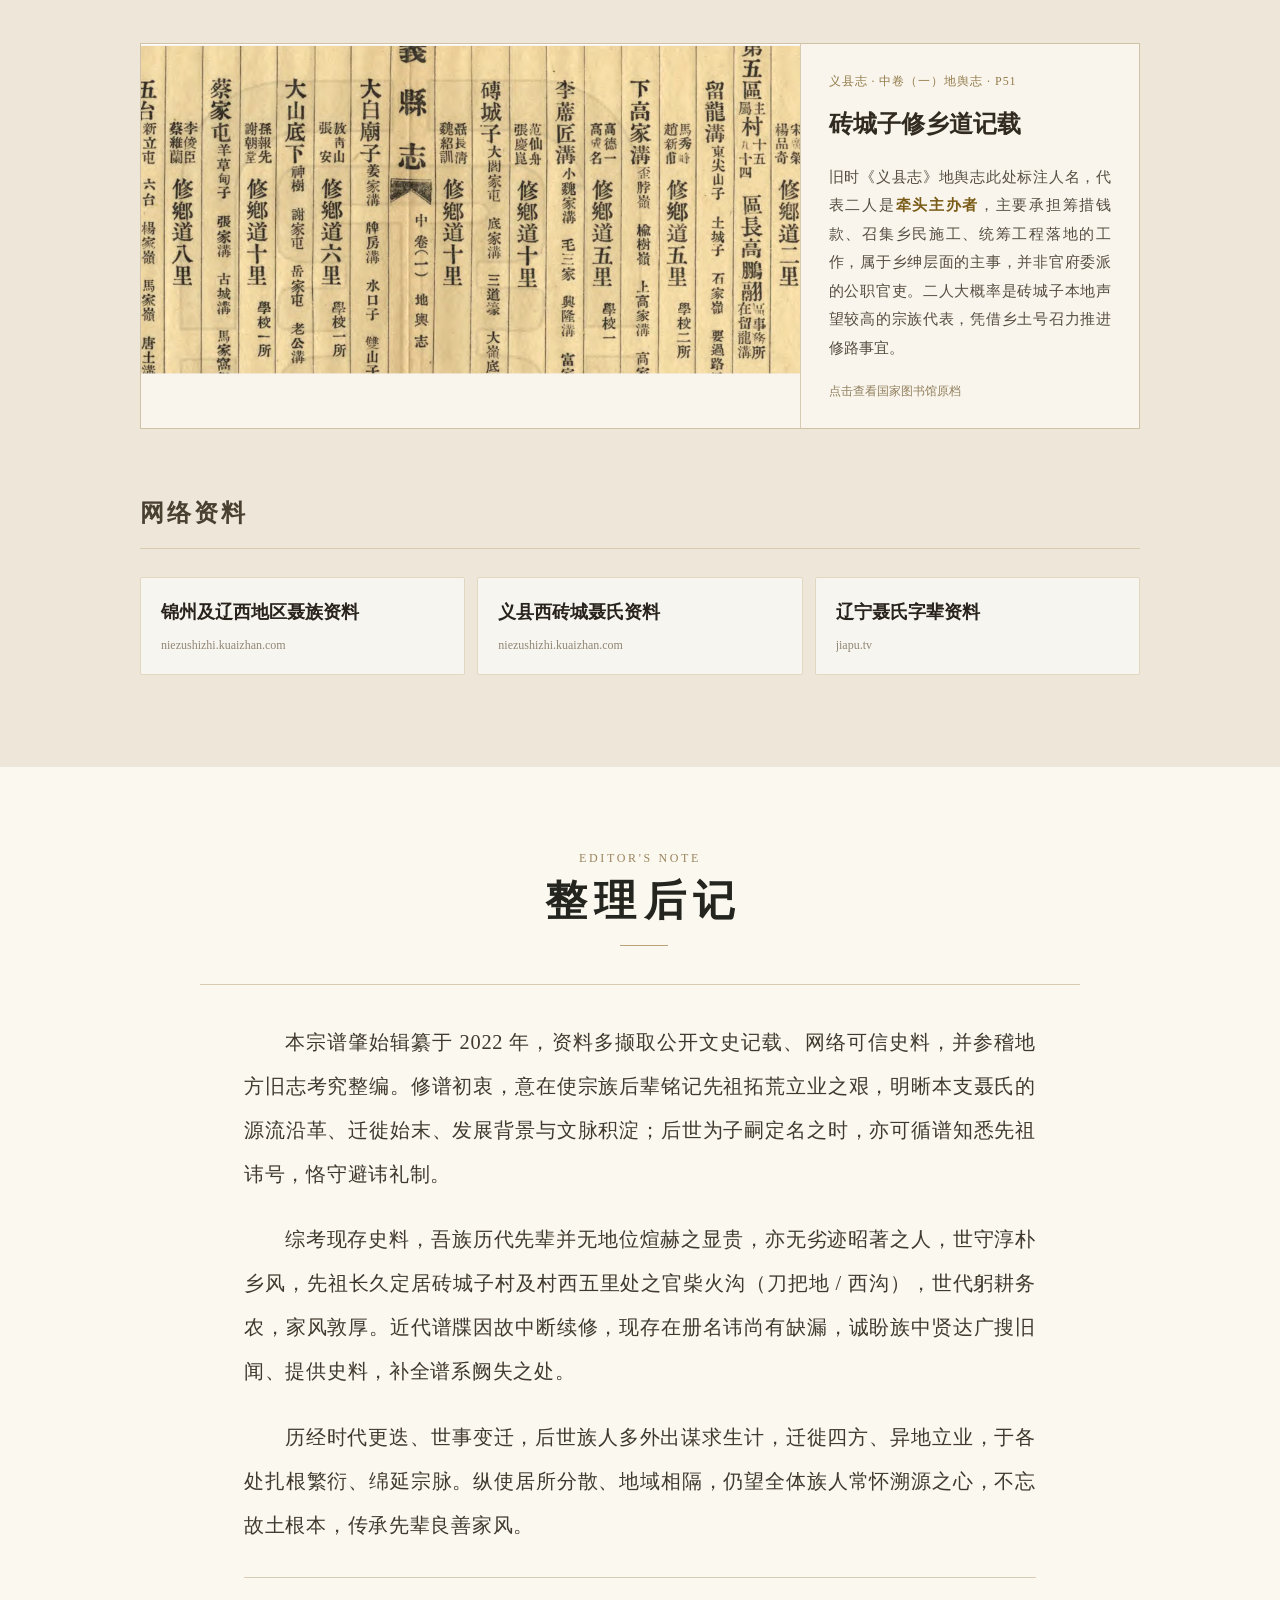
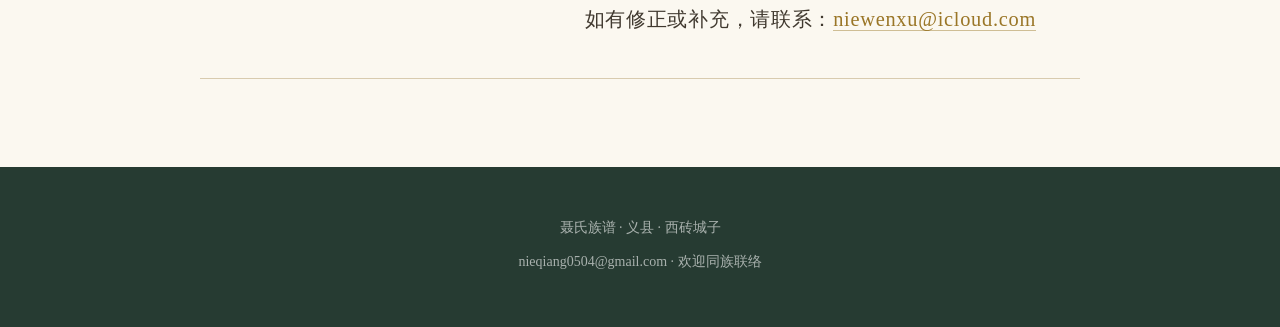
==== commit dab4513b: "修订整理后记地名" ====
--- a/new-page.html
+++ b/new-page.html
@@ -159,7 +159,7 @@
       <h2>整理后记</h2>
       <div class="editor-note-copy">
         <p>本宗谱肇始辑纂于 2022 年，资料多撷取公开文史记载、网络可信史料，并参稽地方旧志考究整编。修谱初衷，意在使宗族后辈铭记先祖拓荒立业之艰，明晰本支聂氏的源流沿革、迁徙始末、发展背景与文脉积淀；后世为子嗣定名之时，亦可循谱知悉先祖讳号，恪守避讳礼制。</p>
-        <p>综考现存史料，吾族历代先辈并无地位煊赫之显贵，亦无劣迹昭著之人，世守淳朴乡风，先祖长久定居砖城子村及村西五里处之棺材沟（别称西沟），世代躬耕务农，家风敦厚。近代谱牒因故中断续修，现存在册名讳尚有缺漏，诚盼族中贤达广搜旧闻、提供史料，补全谱系阙失之处。</p>
+        <p>综考现存史料，吾族历代先辈并无地位煊赫之显贵，亦无劣迹昭著之人，世守淳朴乡风，先祖长久定居砖城子村及村西五里处之官柴火沟（刀把地 / 西沟），世代躬耕务农，家风敦厚。近代谱牒因故中断续修，现存在册名讳尚有缺漏，诚盼族中贤达广搜旧闻、提供史料，补全谱系阙失之处。</p>
         <p>历经时代更迭、世事变迁，后世族人多外出谋求生计，迁徙四方、异地立业，于各处扎根繁衍、绵延宗脉。纵使居所分散、地域相隔，仍望全体族人常怀溯源之心，不忘故土根本，传承先辈良善家风。</p>
         <p class="editor-contact-line">如有修正或补充，请联系：<a href="mailto:niewenxu@icloud.com">niewenxu@icloud.com</a></p>
       </div>
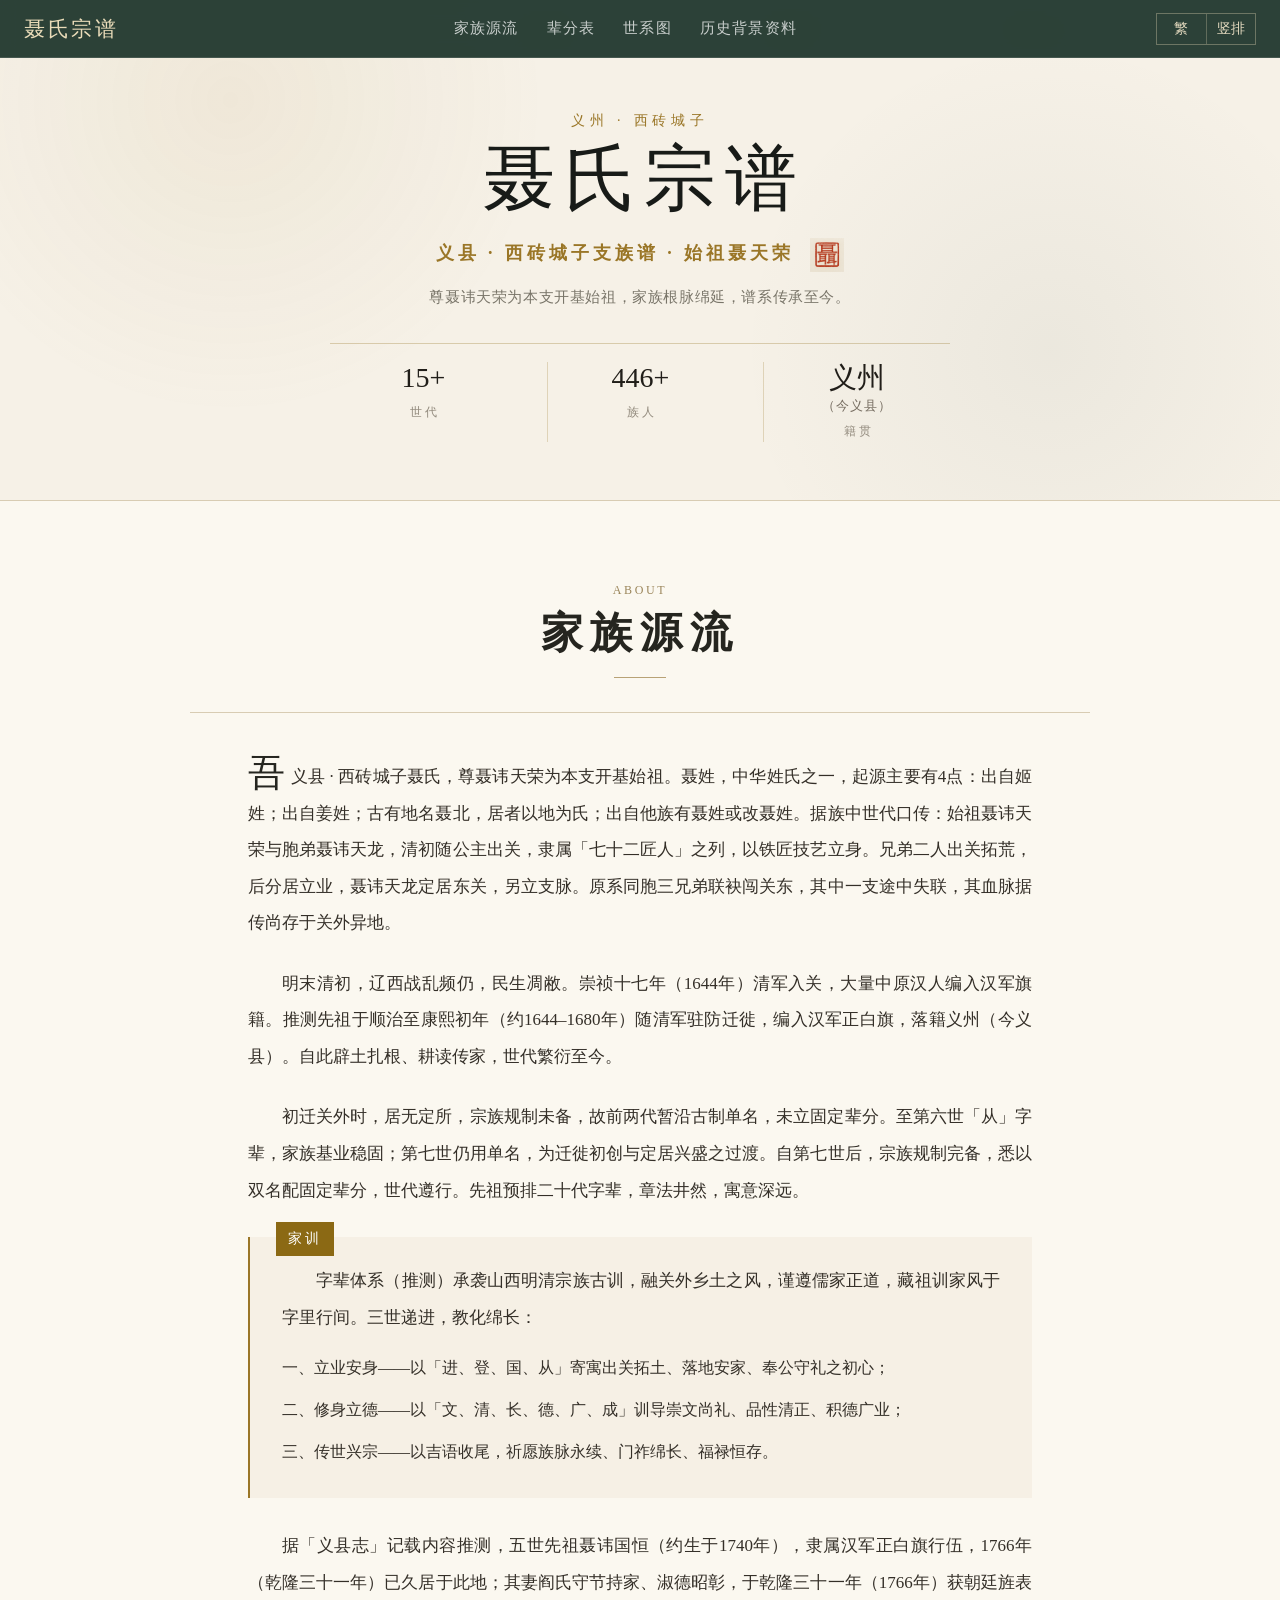
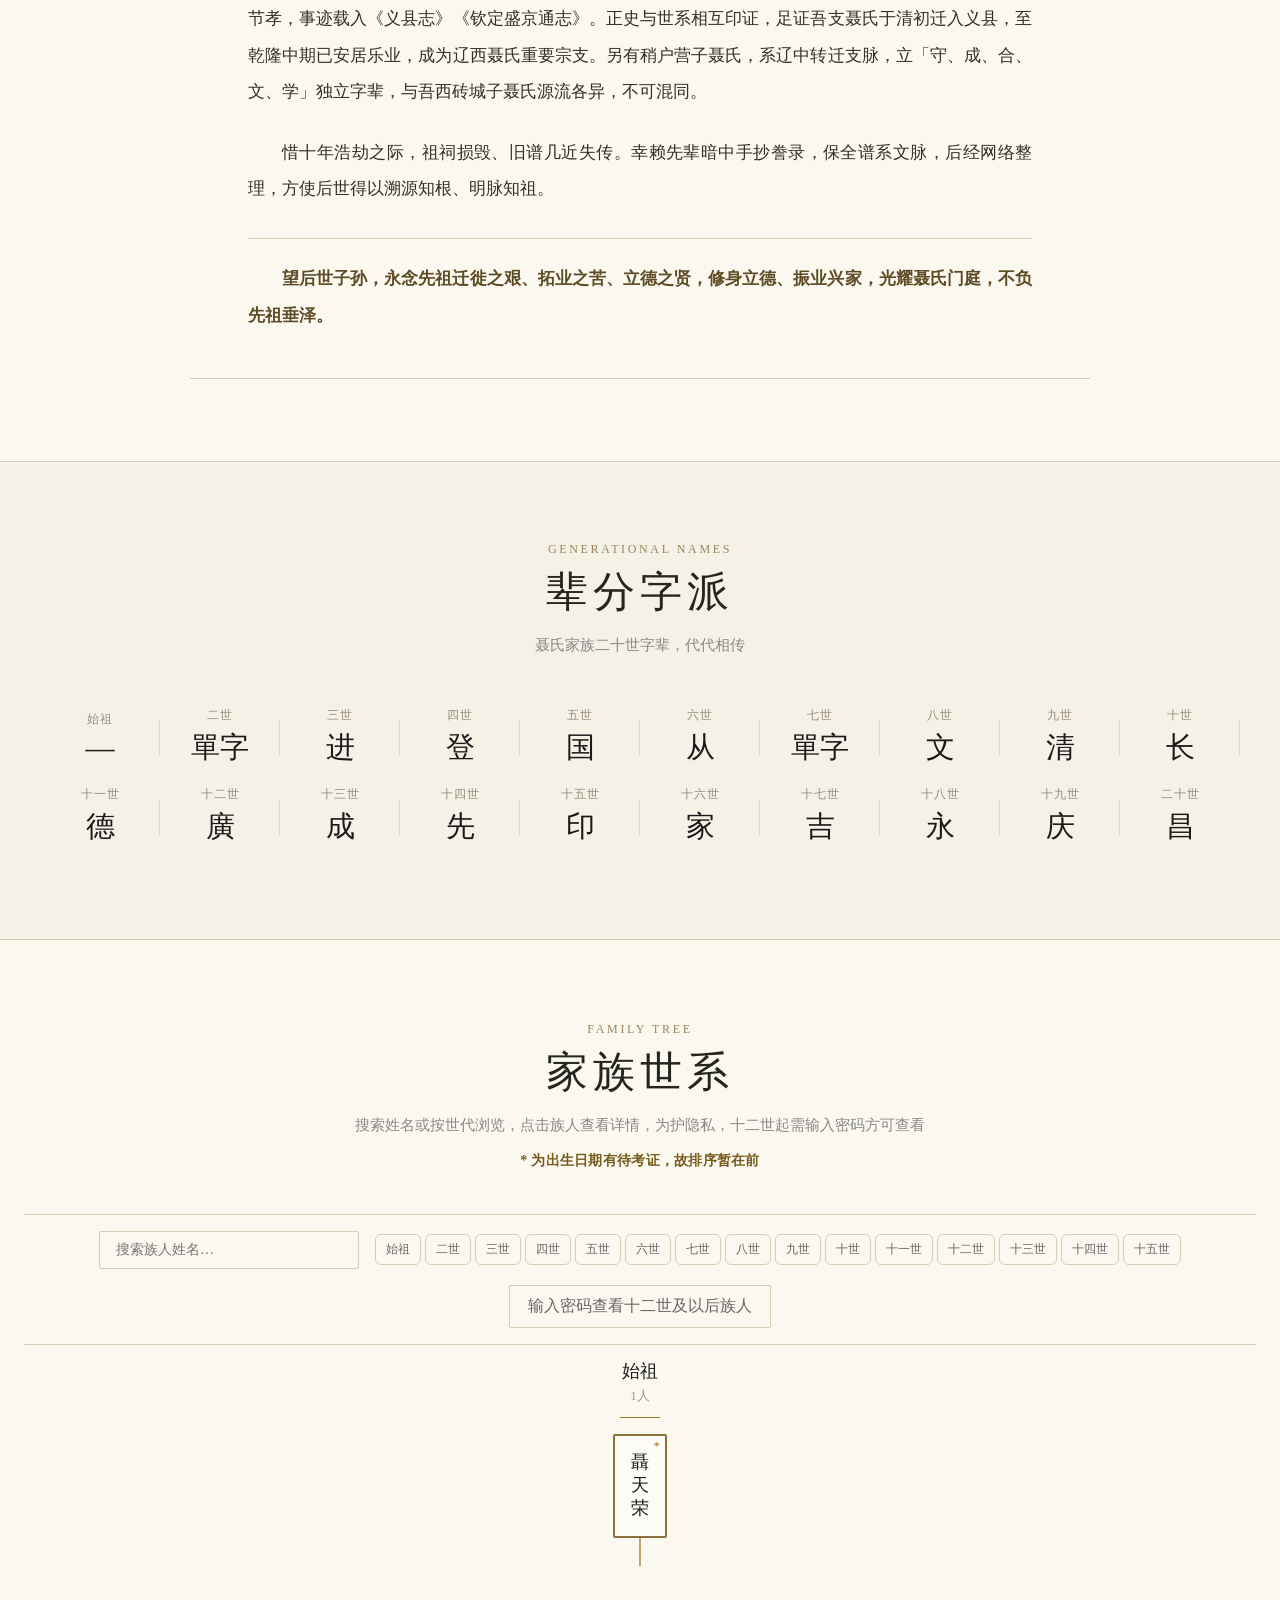
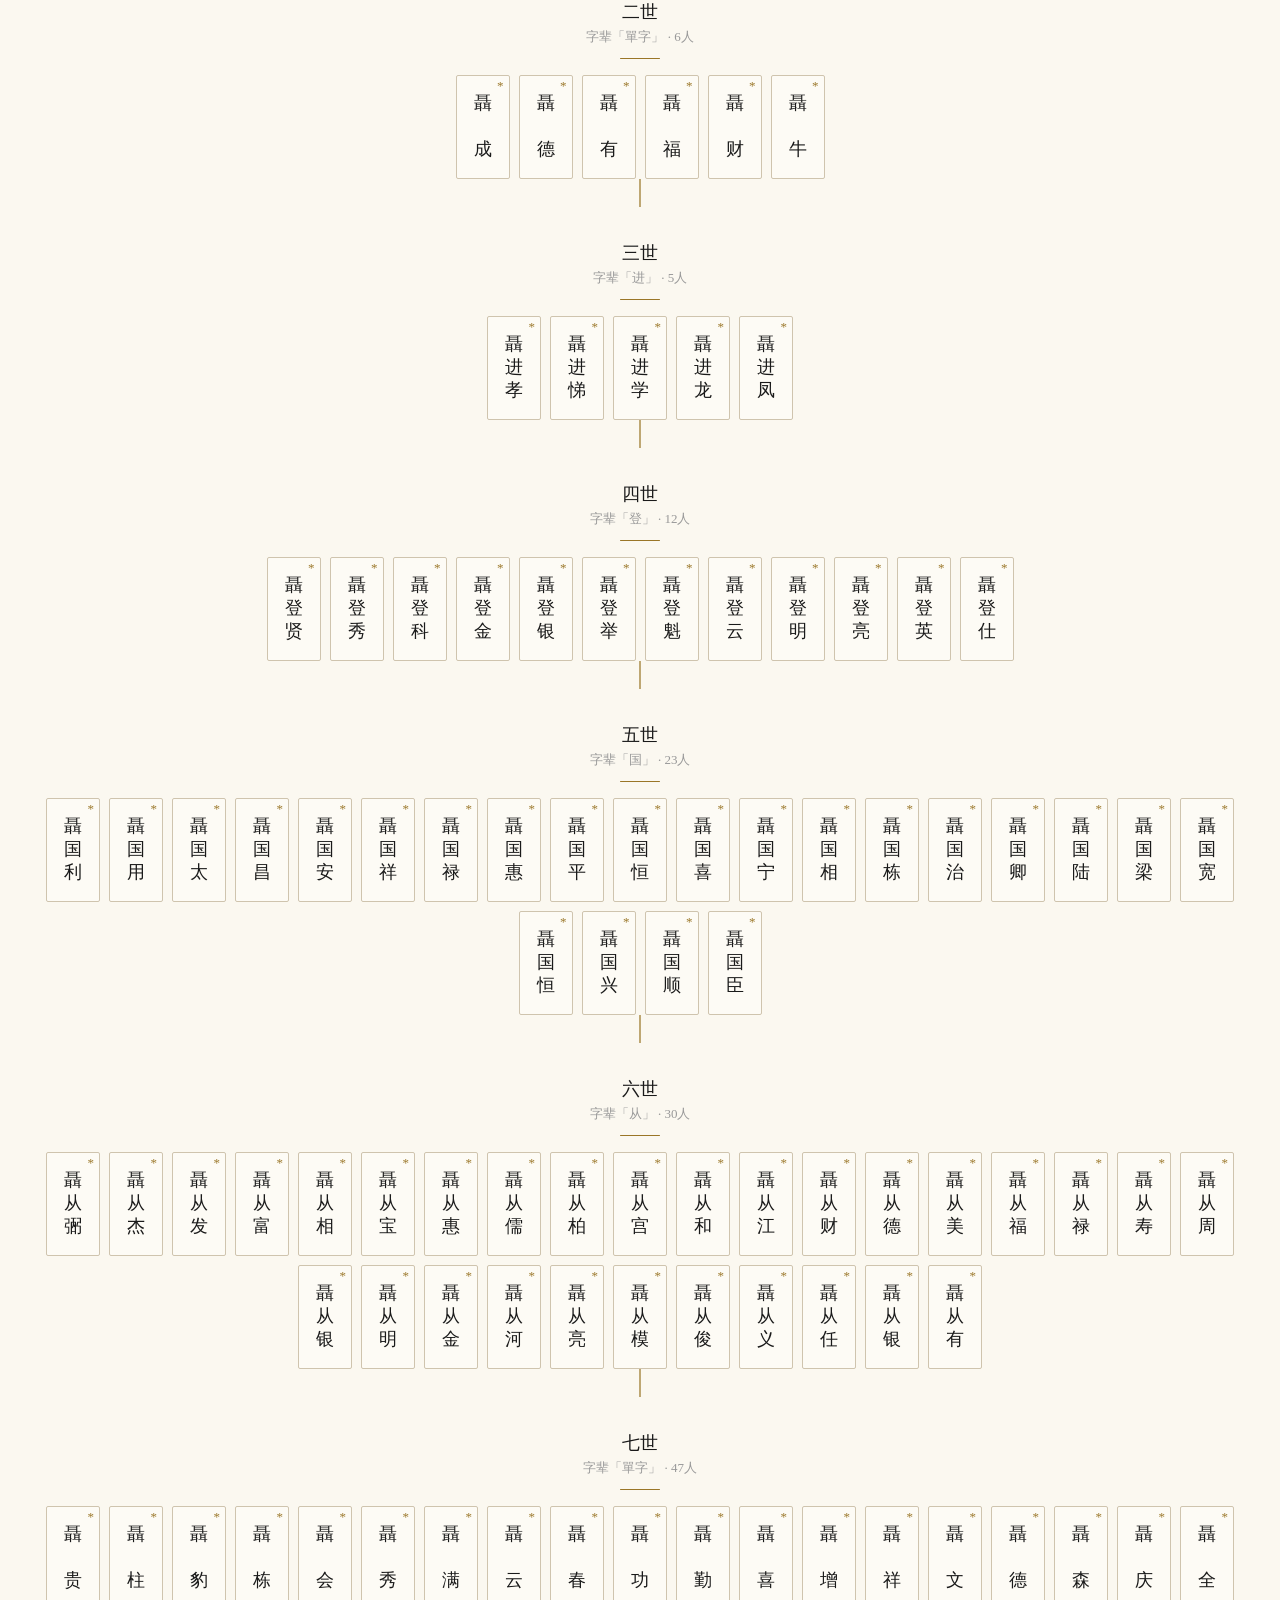
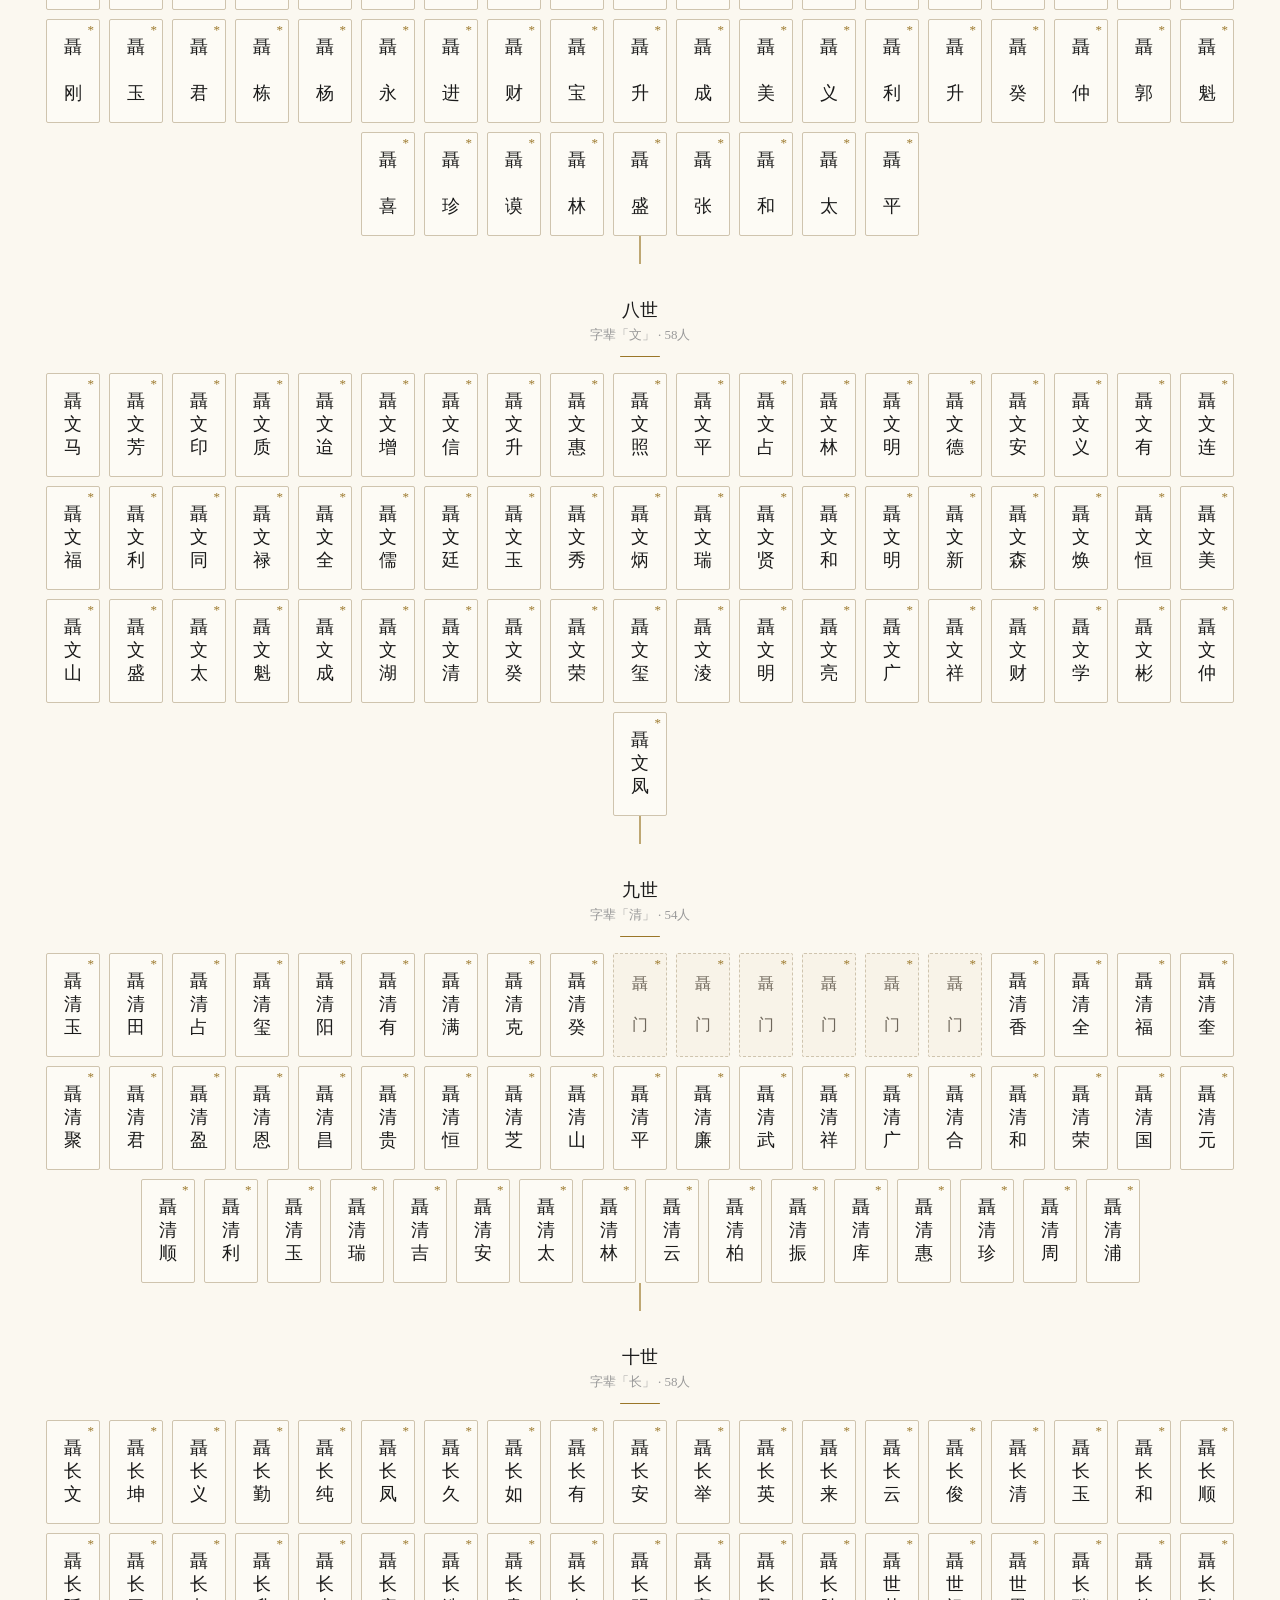
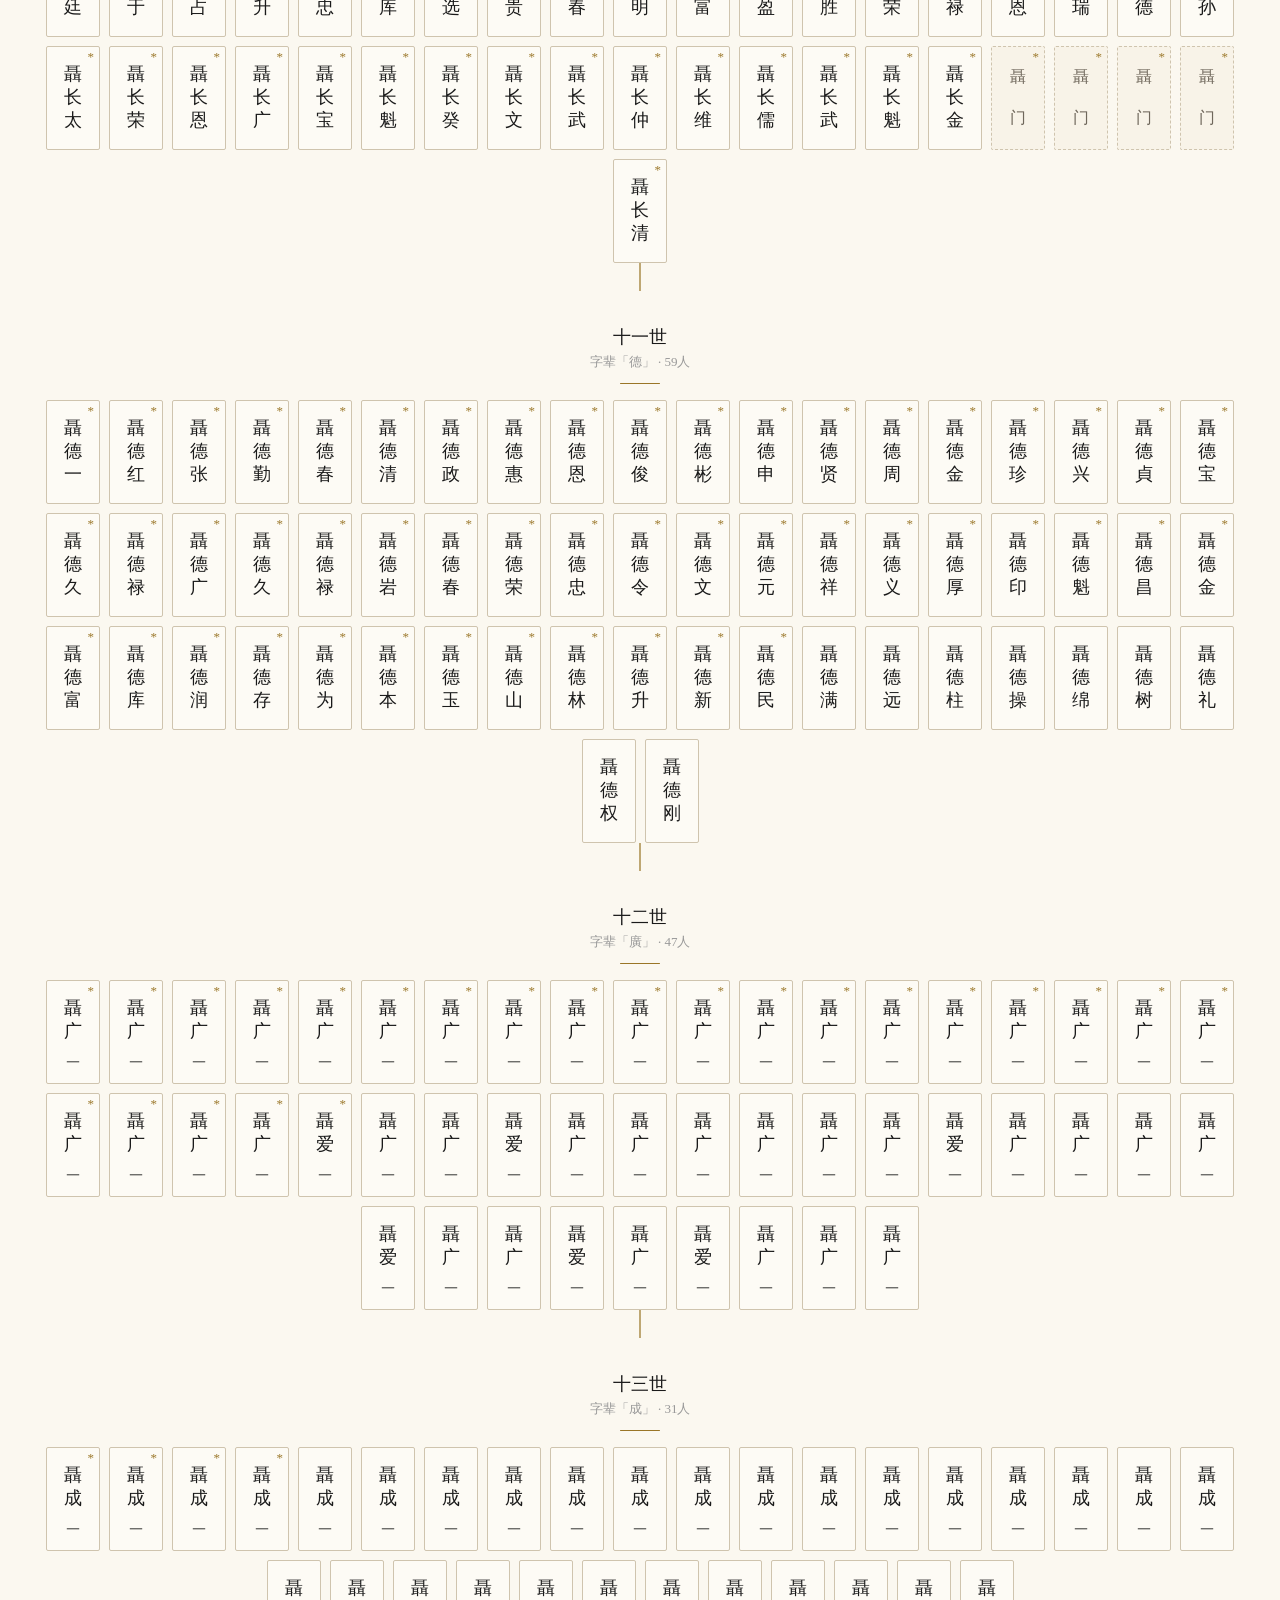
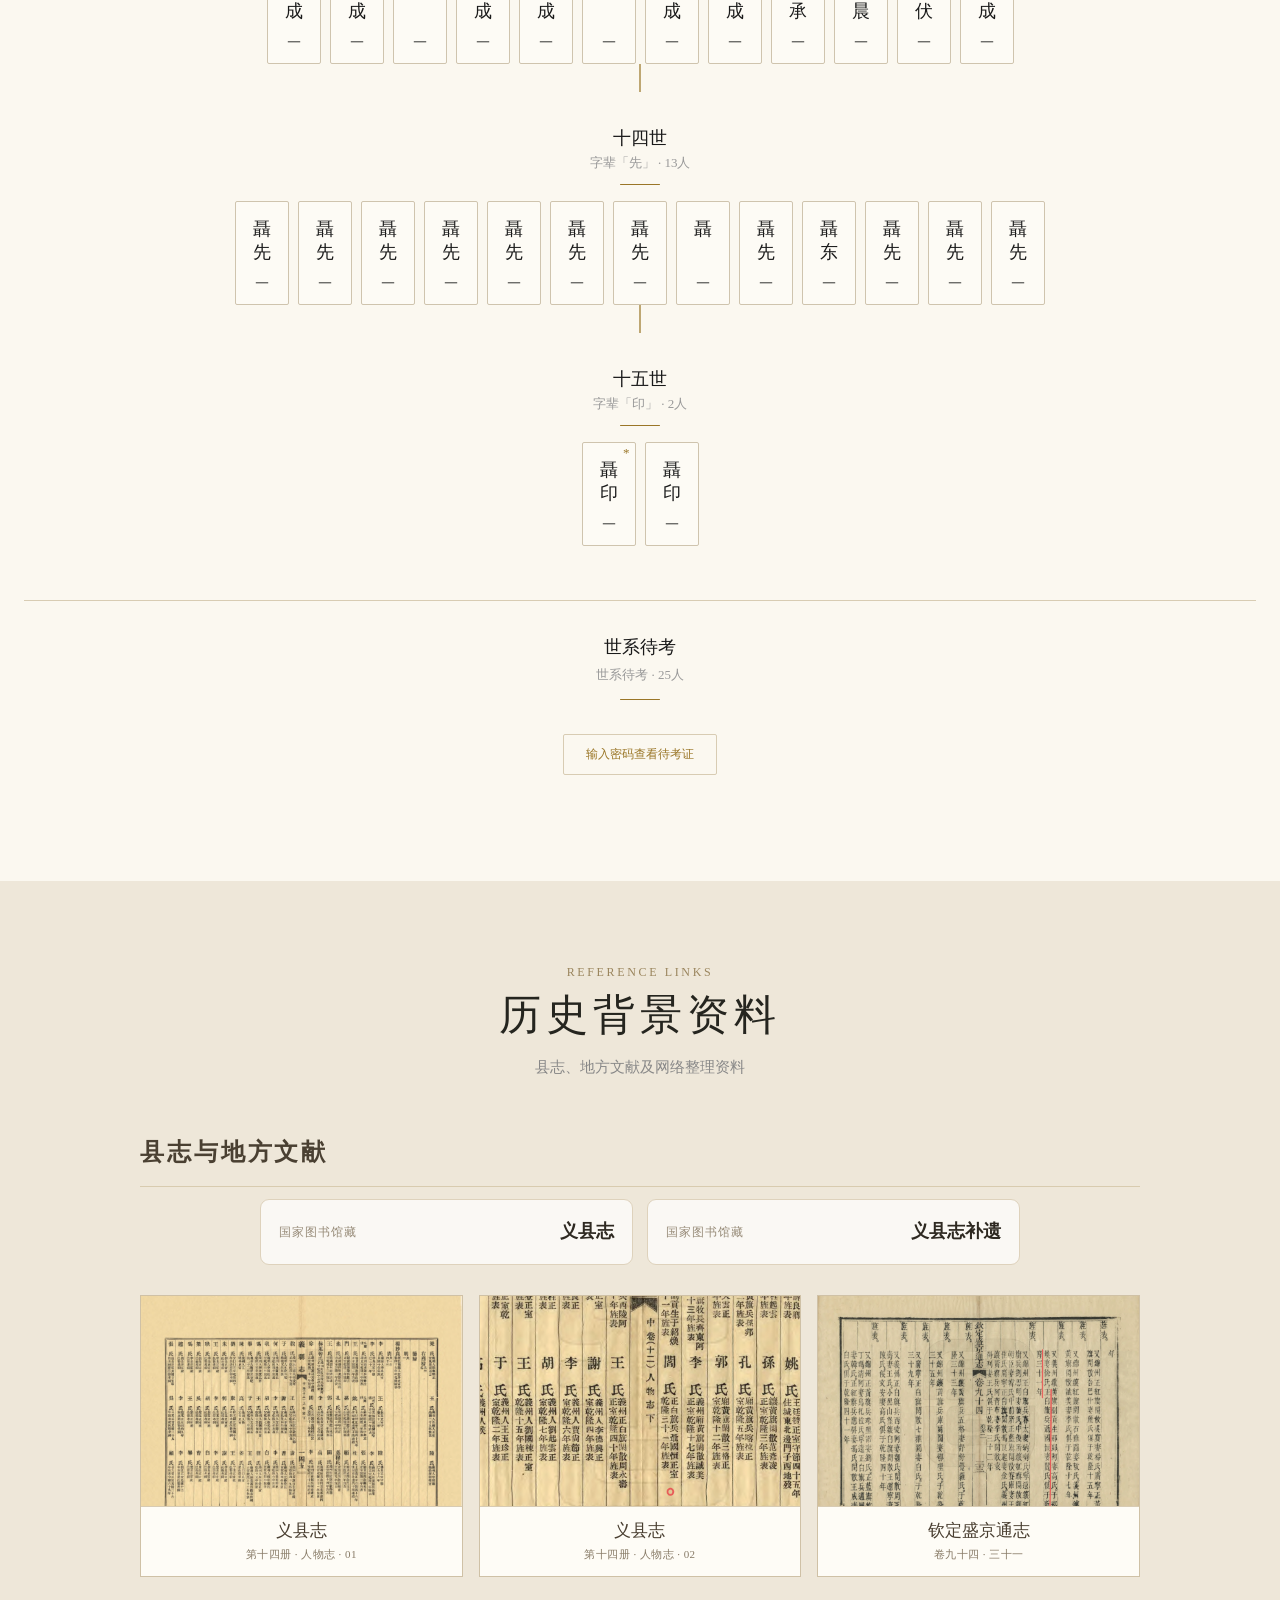
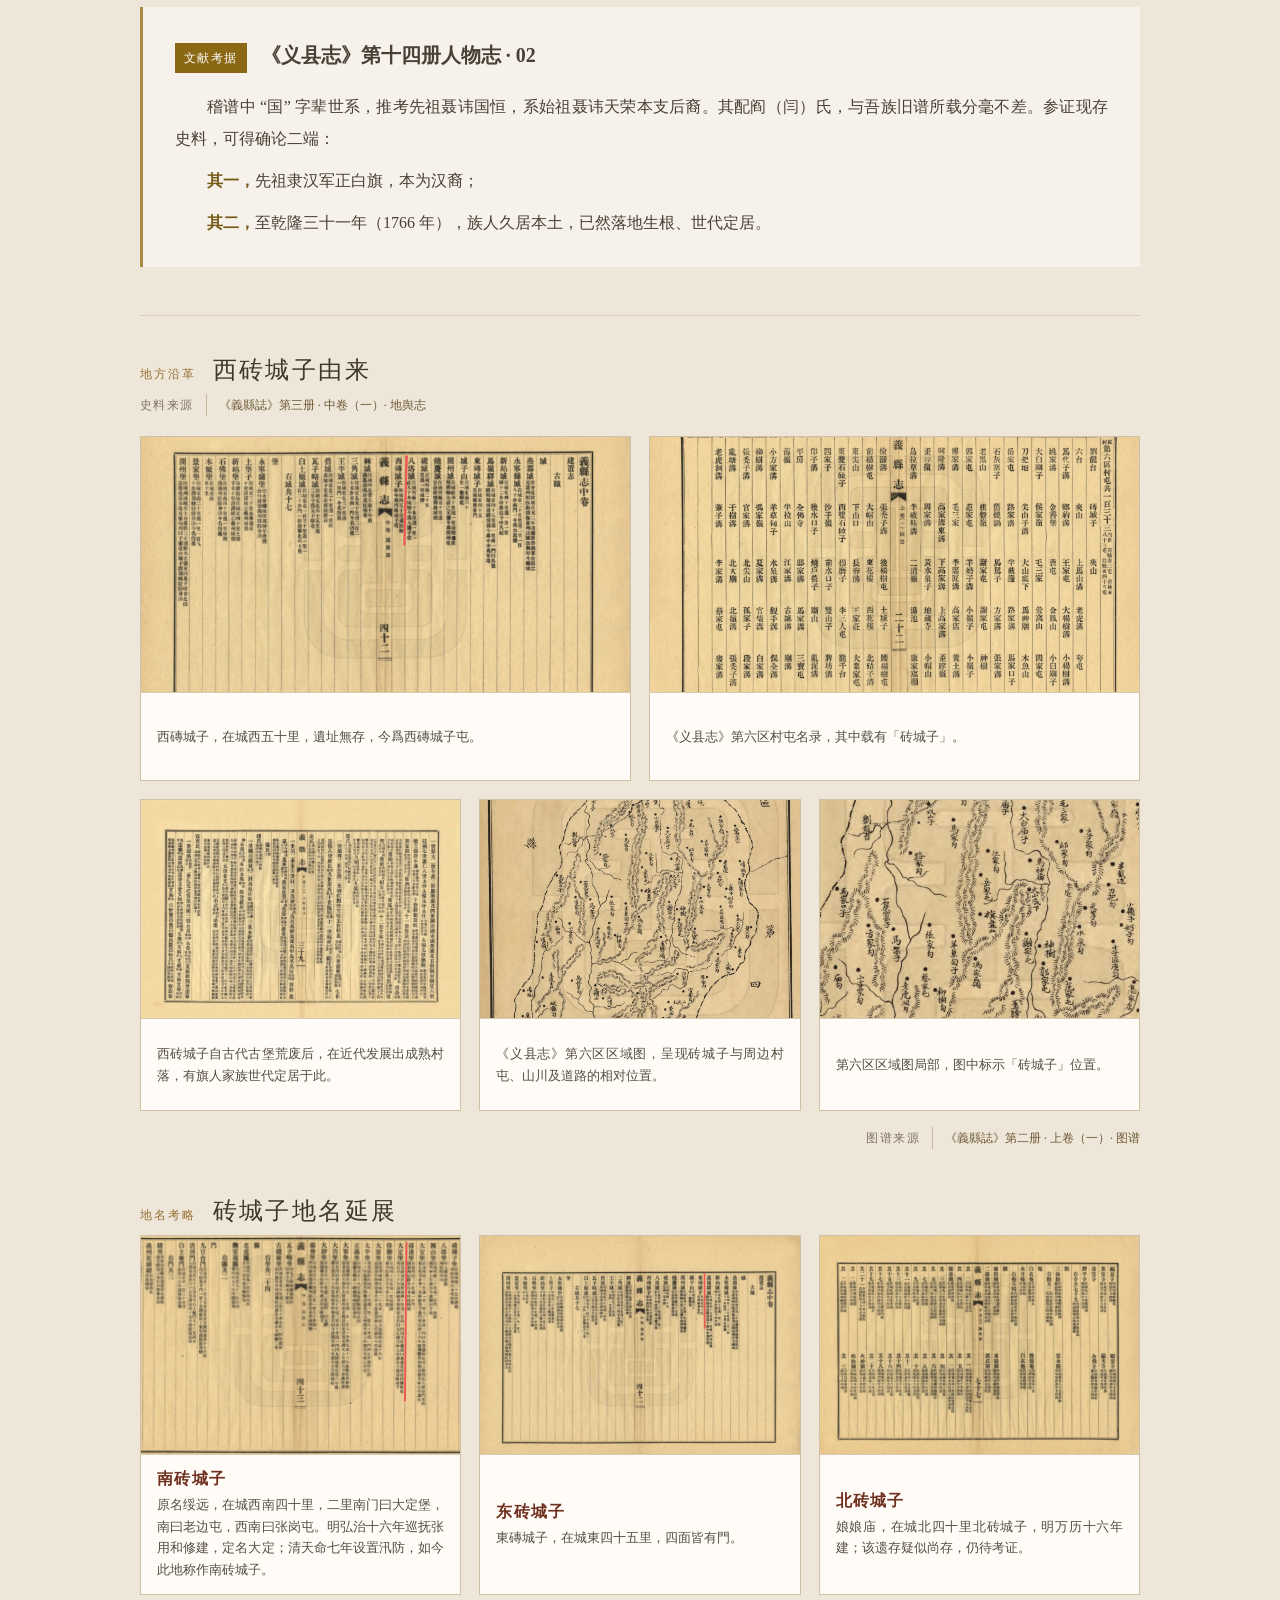
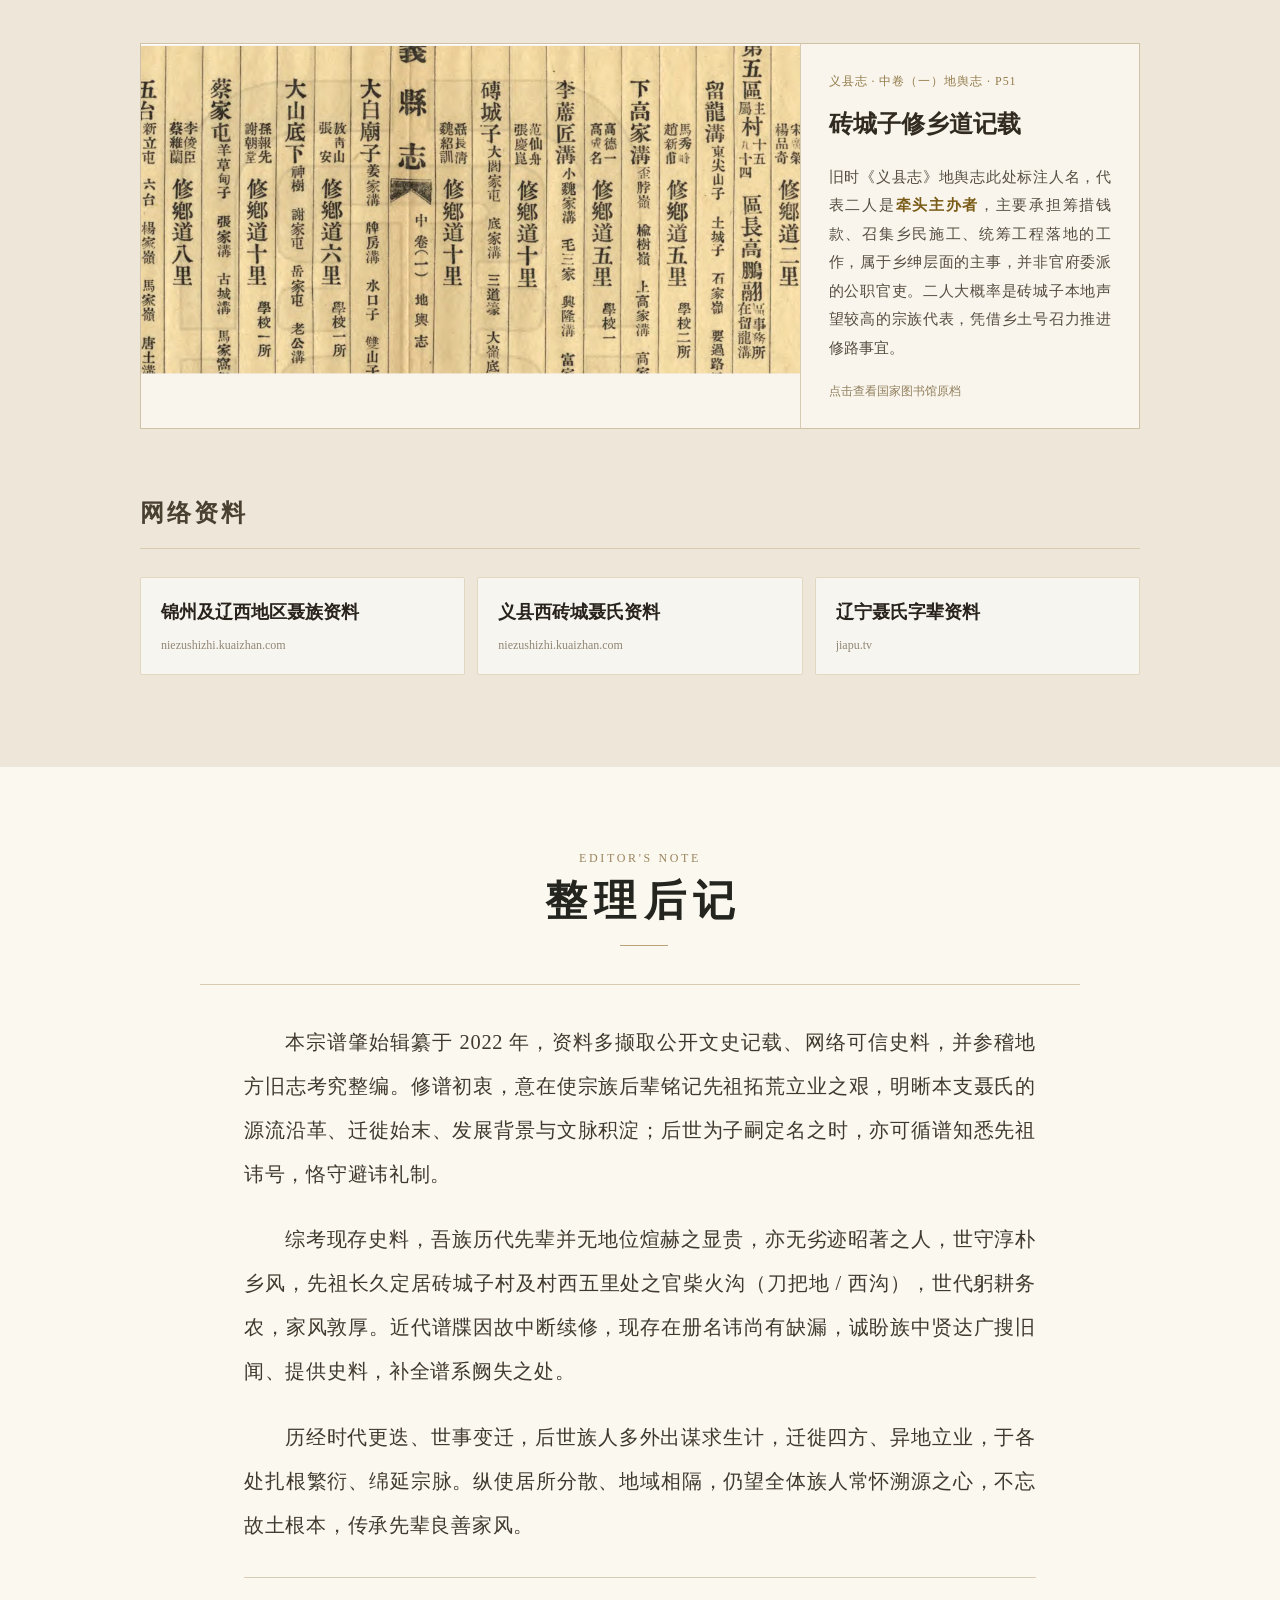
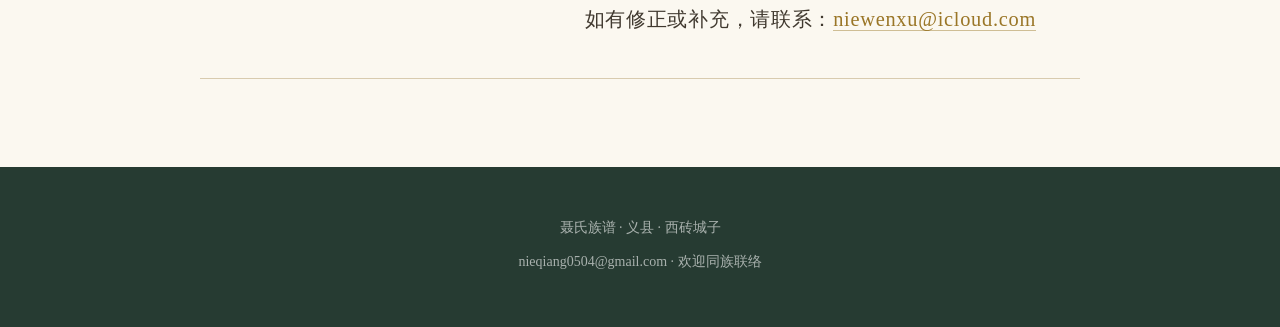
==== commit 25f61dc7: "规范始祖名讳表述" ====
--- a/new-page.html
+++ b/new-page.html
@@ -108,7 +108,7 @@
     </div>
     <div class="document-annotation">
       <div class="document-annotation-title"><span>文献考据</span><strong>《义县志》第十四册人物志 · 02</strong></div>
-      <p>稽谱中 “国” 字辈世系，推考先祖聂讳国恒，系始祖聂天荣本支后裔。其配阎（闫）氏，与吾族旧谱所载分毫不差。参证现存史料，可得确论二端：</p>
+      <p>稽谱中 “国” 字辈世系，推考先祖聂讳国恒，系始祖聂讳天荣本支后裔。其配阎（闫）氏，与吾族旧谱所载分毫不差。参证现存史料，可得确论二端：</p>
       <p><strong>其一，</strong>先祖隶汉军正白旗，本为汉裔；</p>
       <p><strong>其二，</strong>至乾隆三十一年（1766 年），族人久居本土，已然落地生根、世代定居。</p>
     </div>
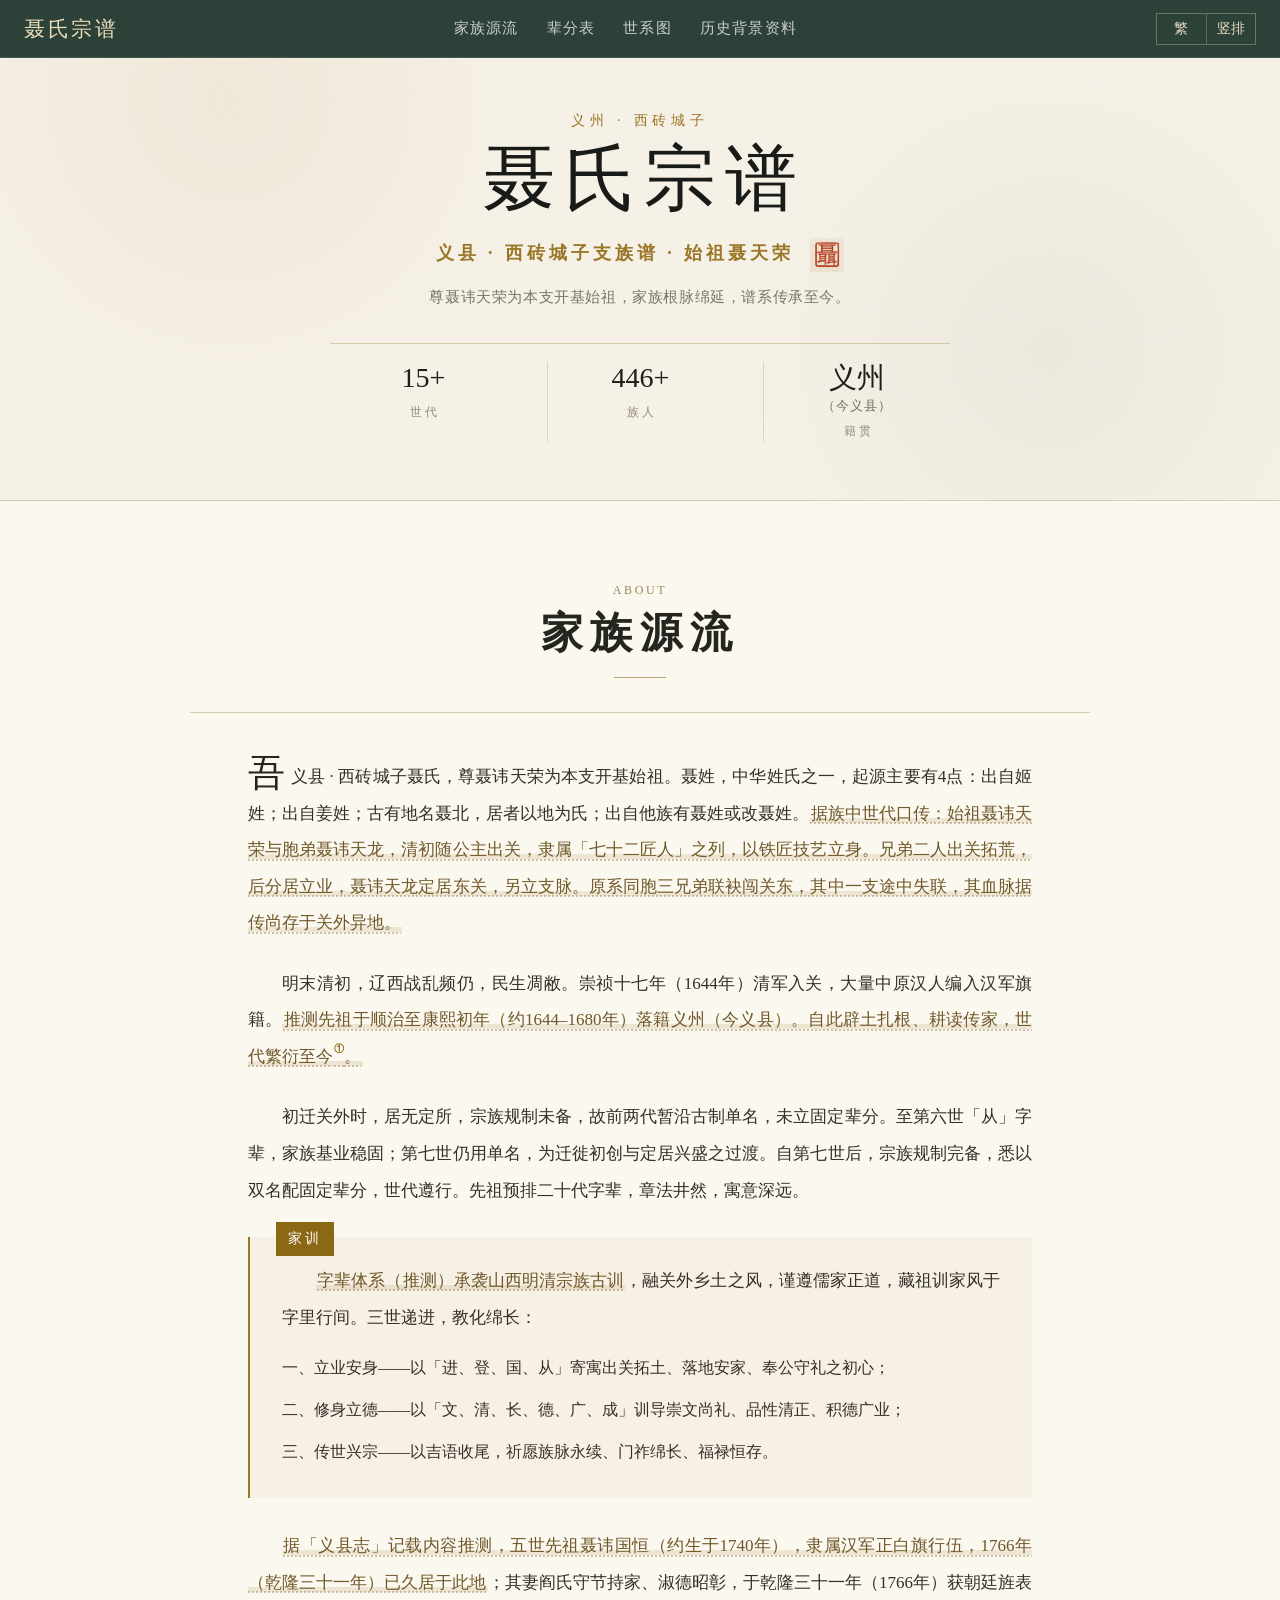
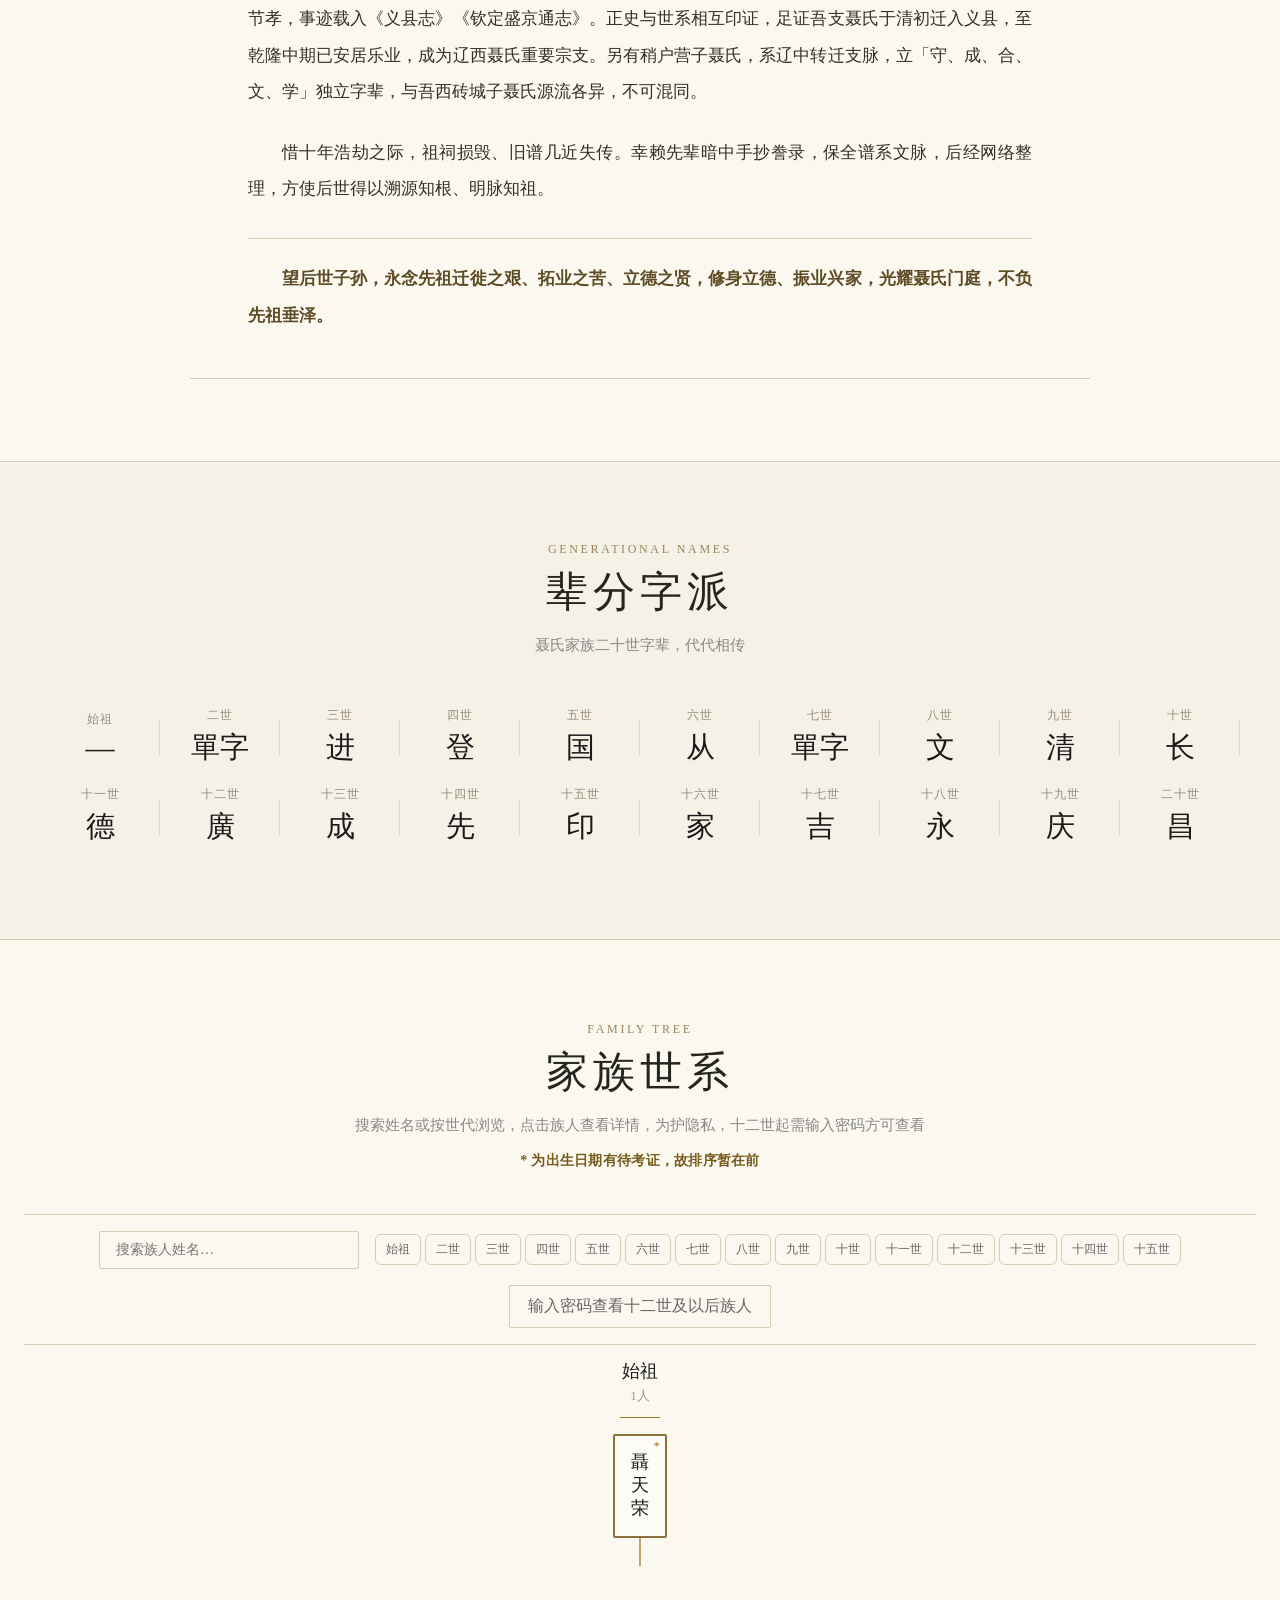
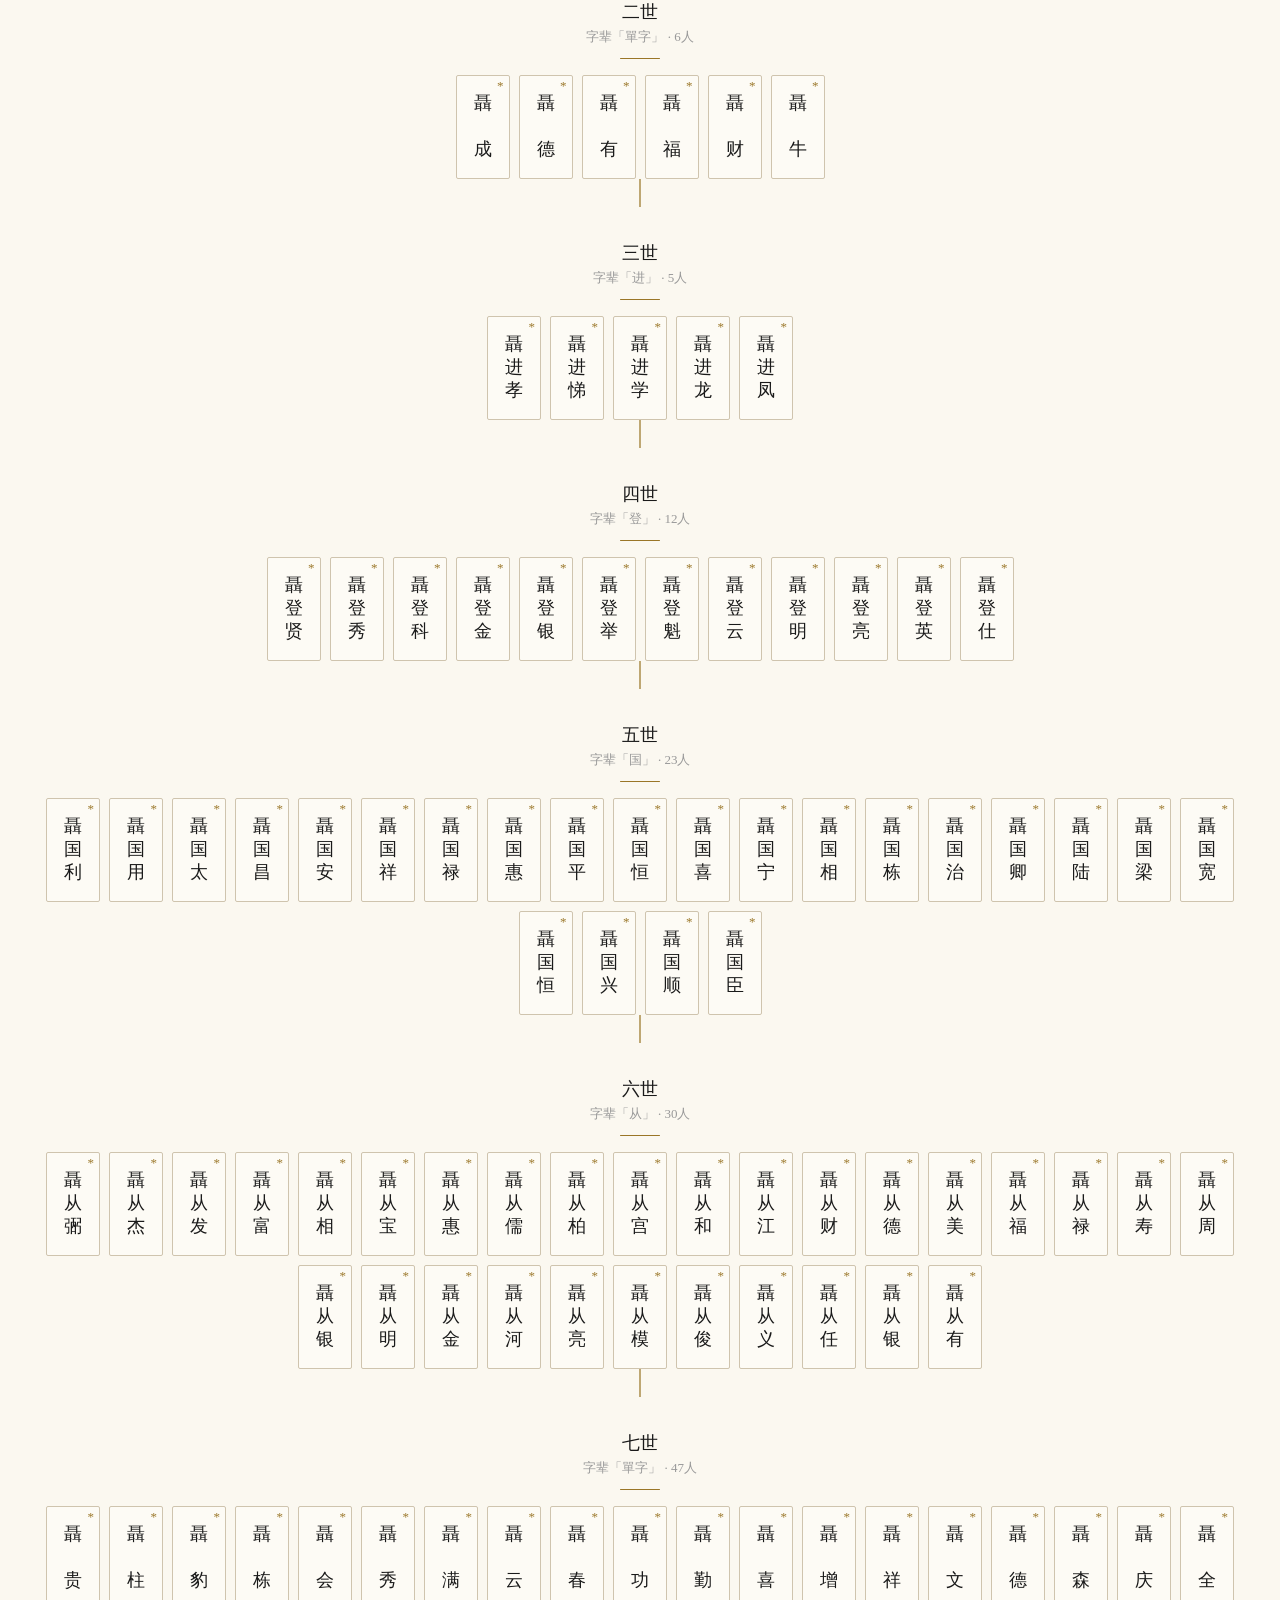
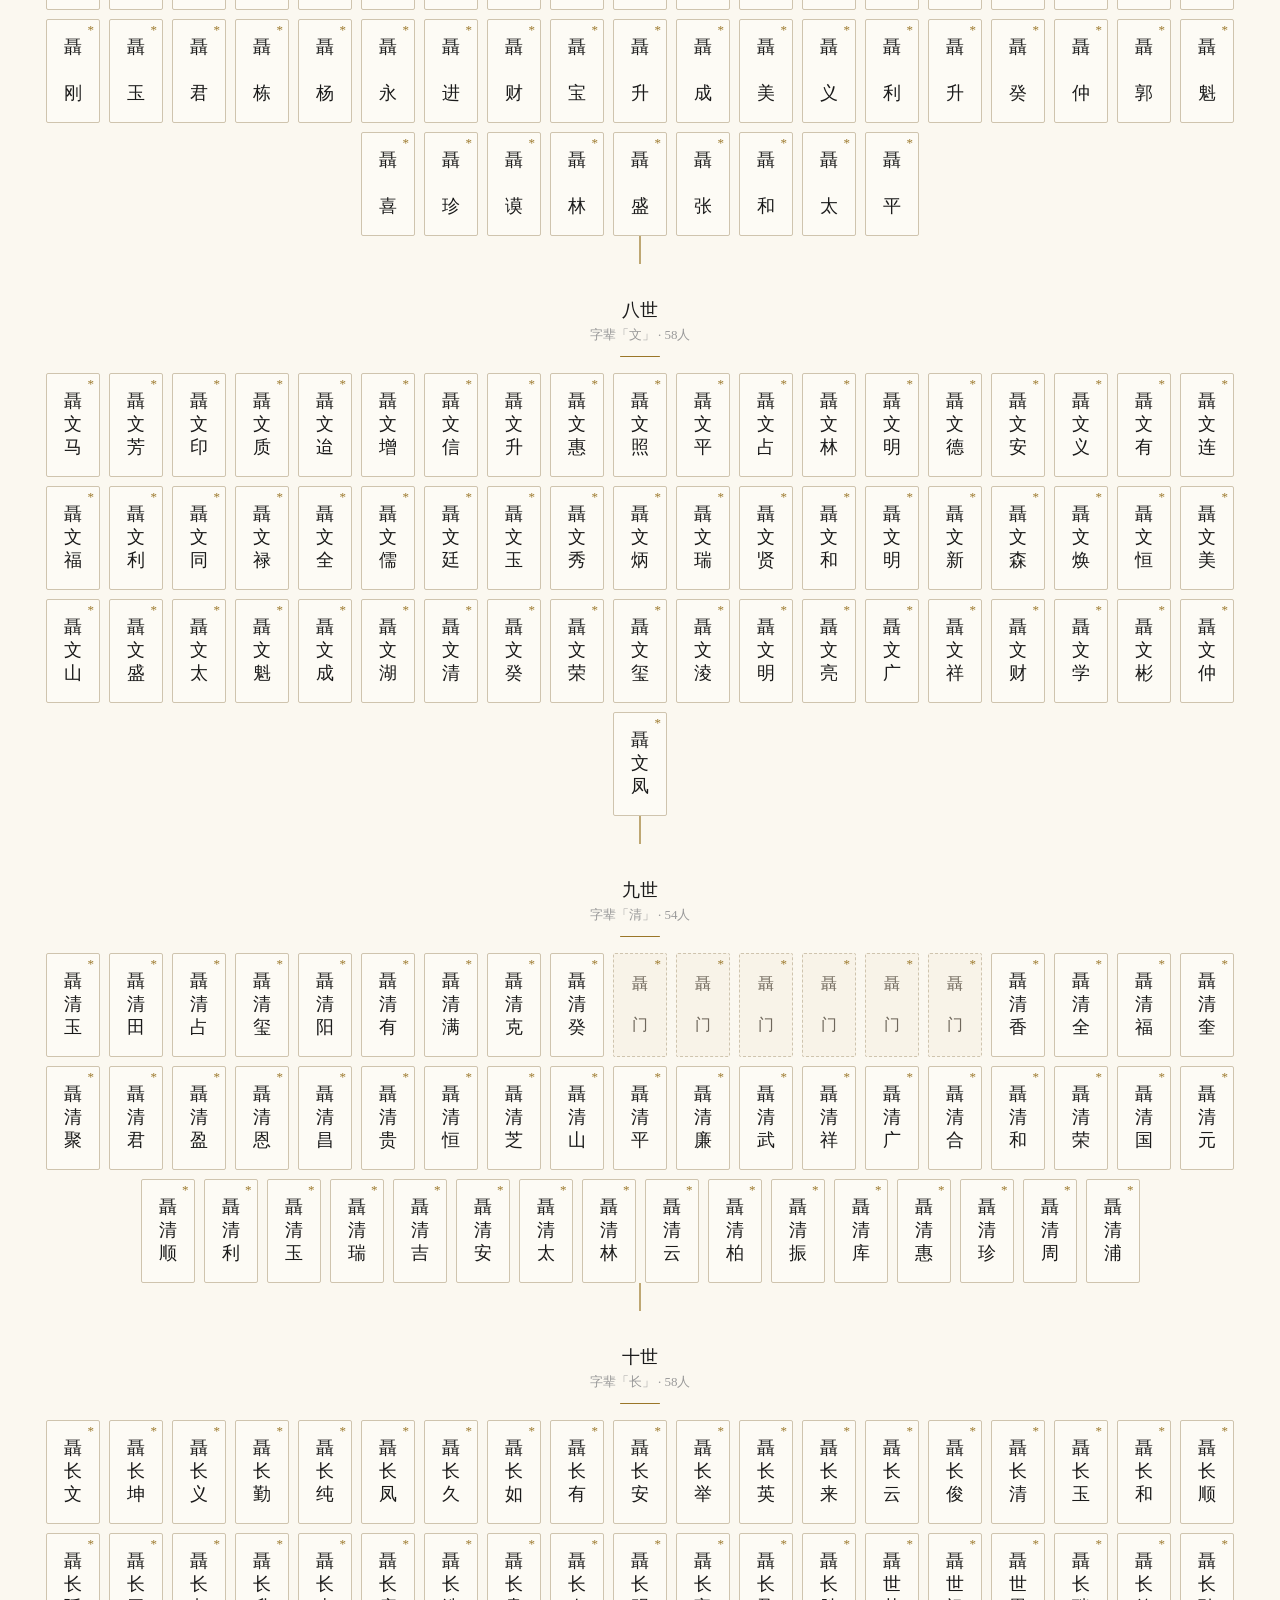
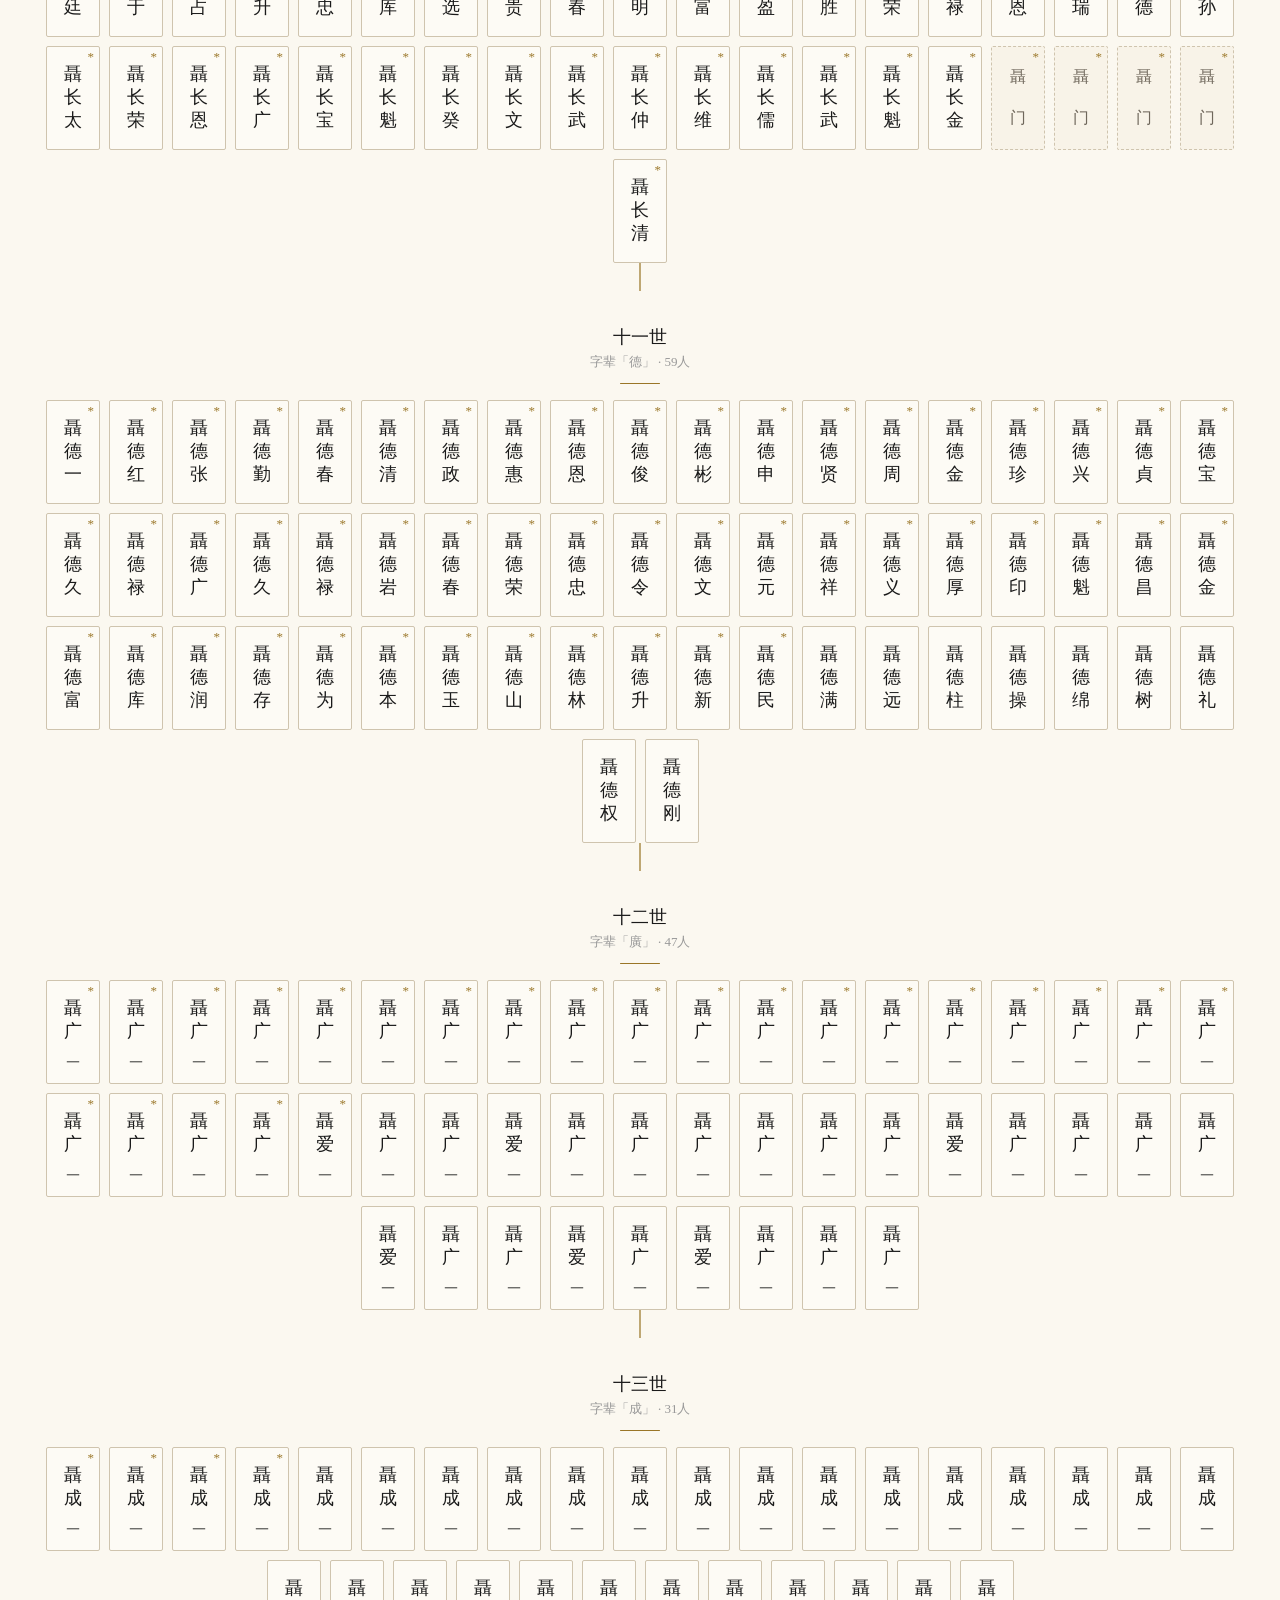
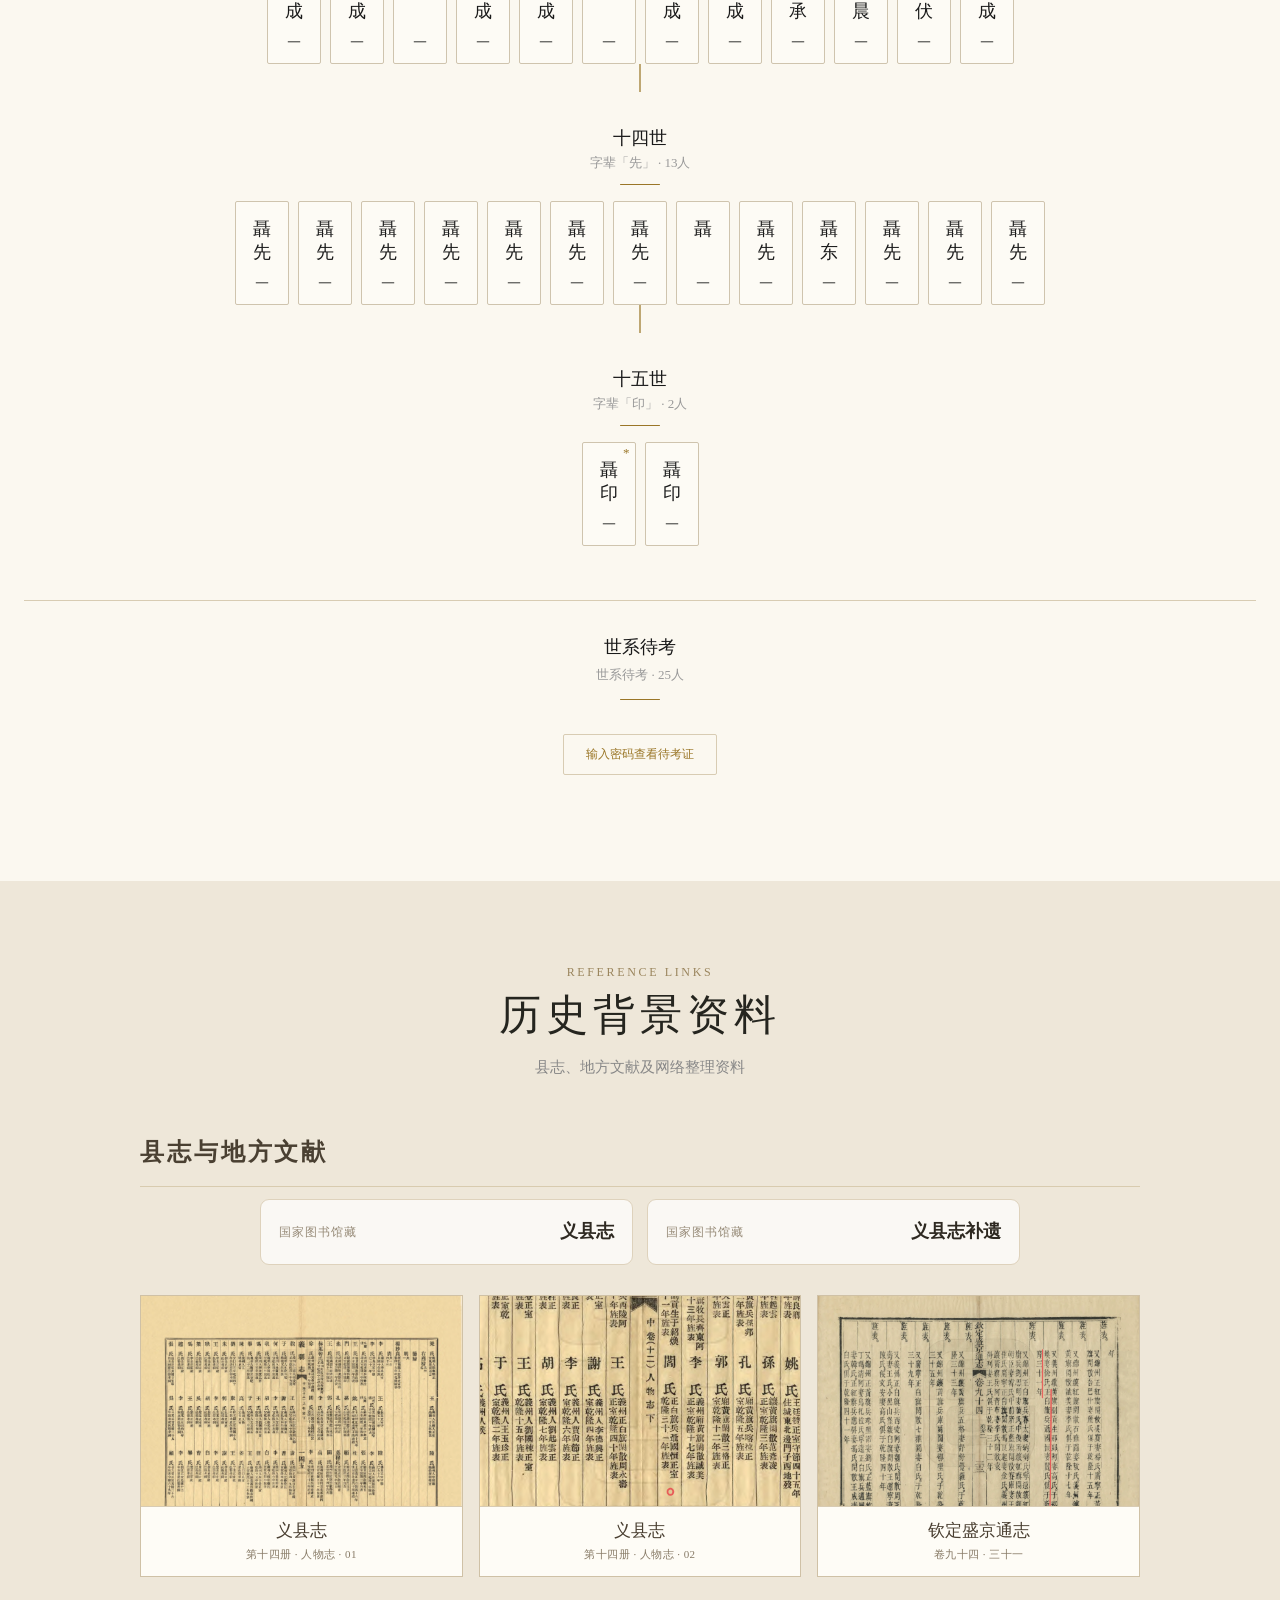
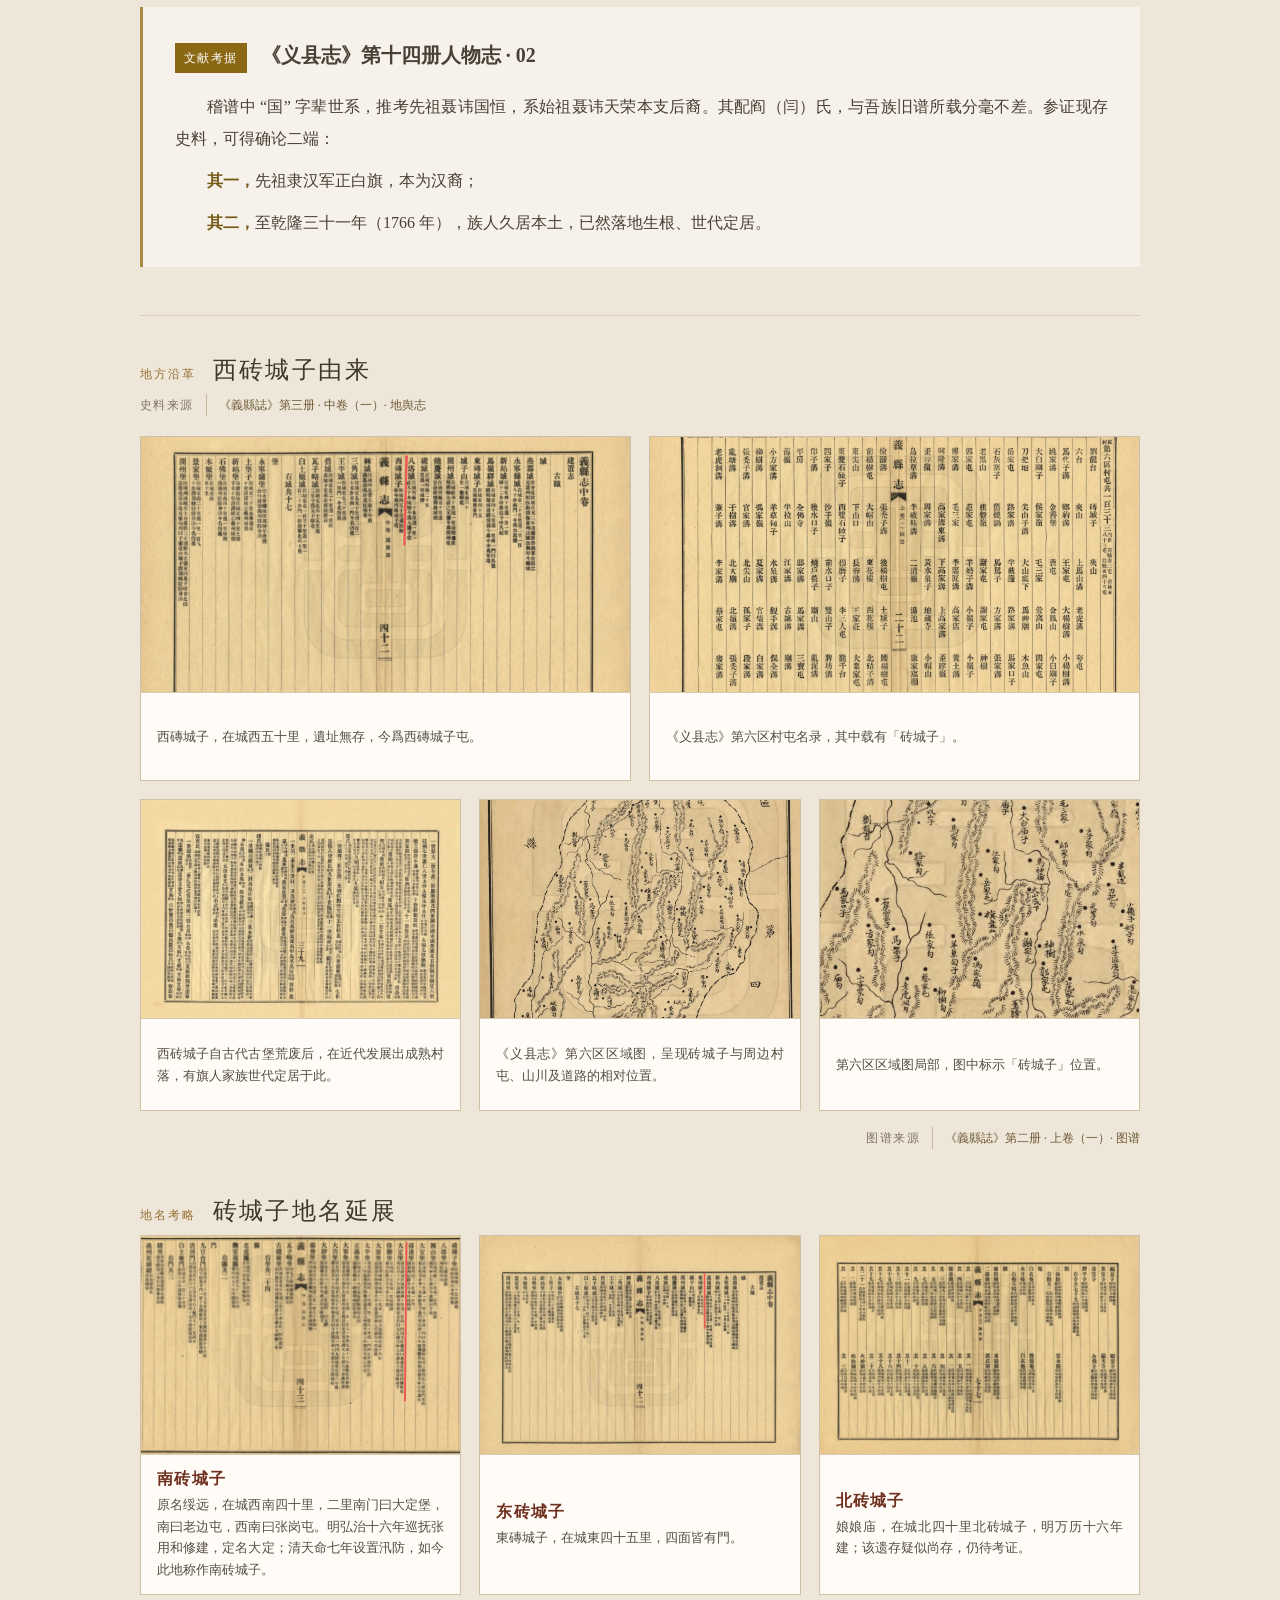
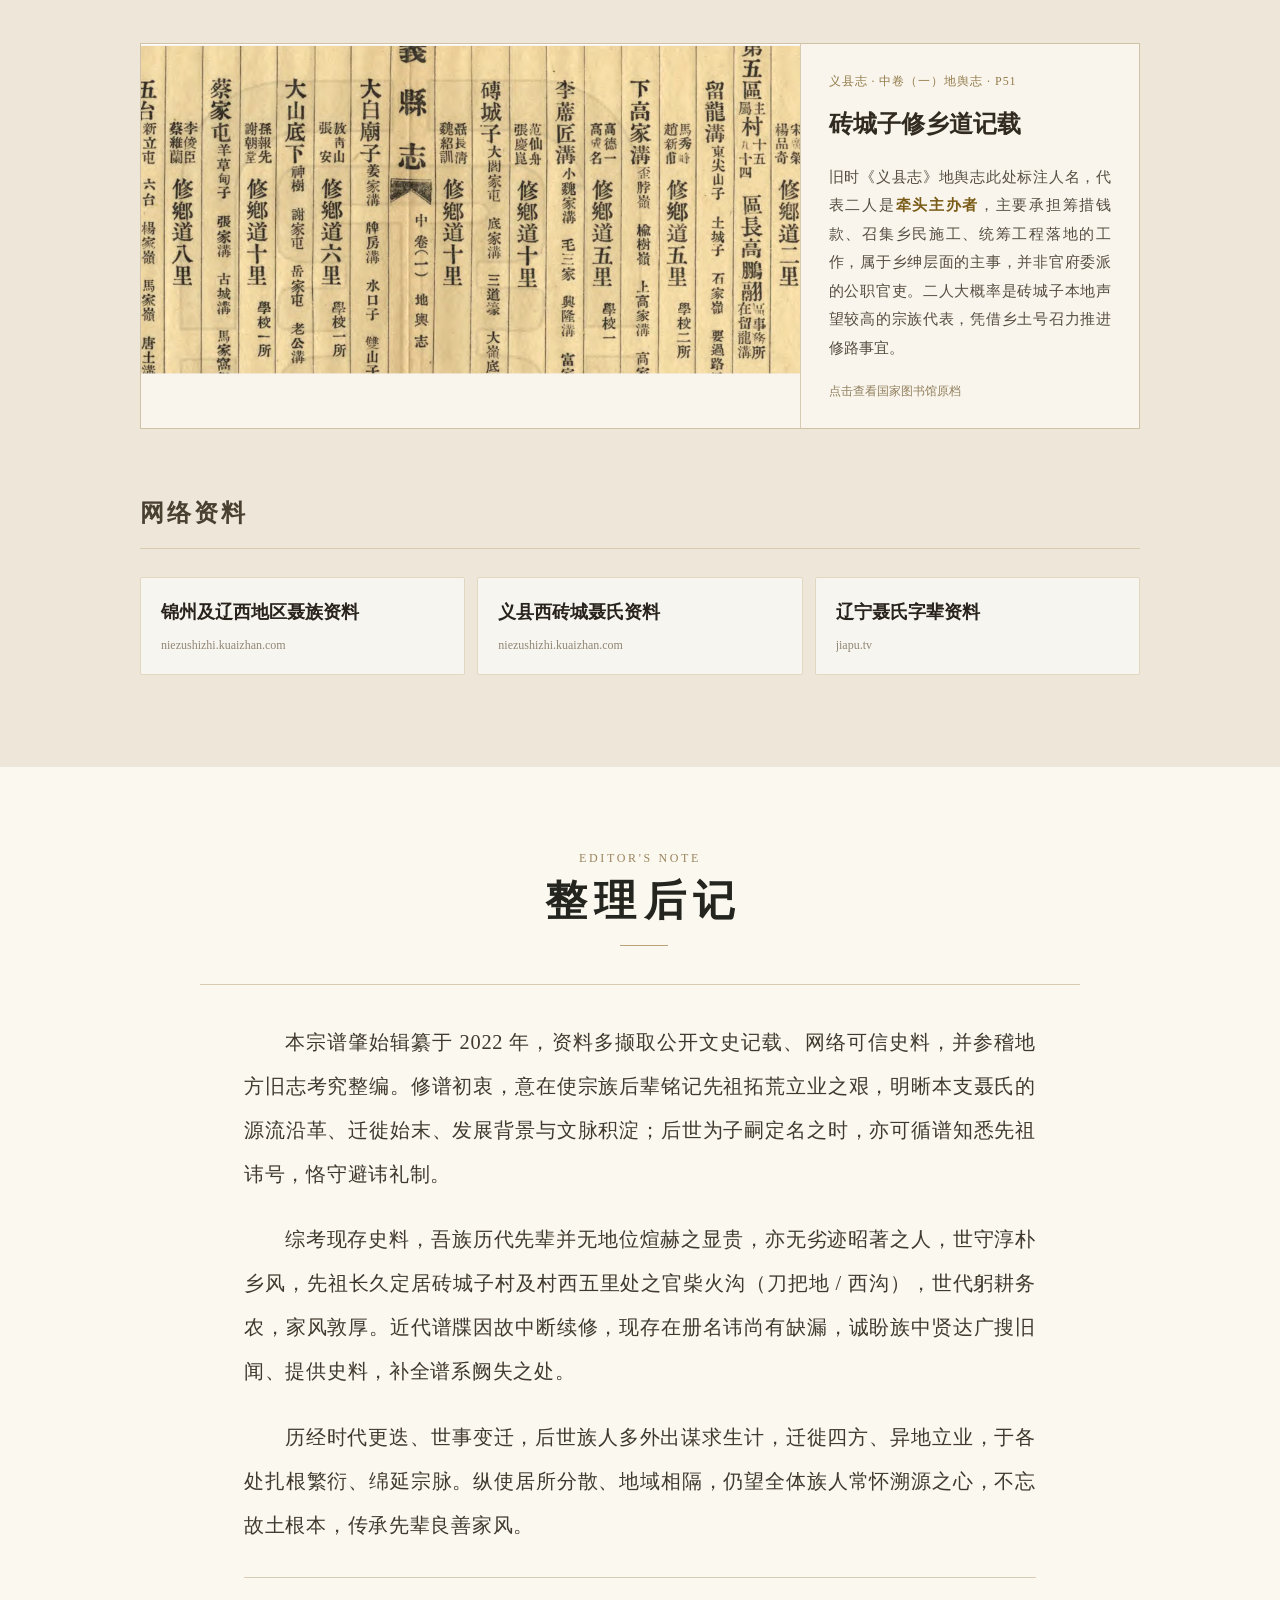
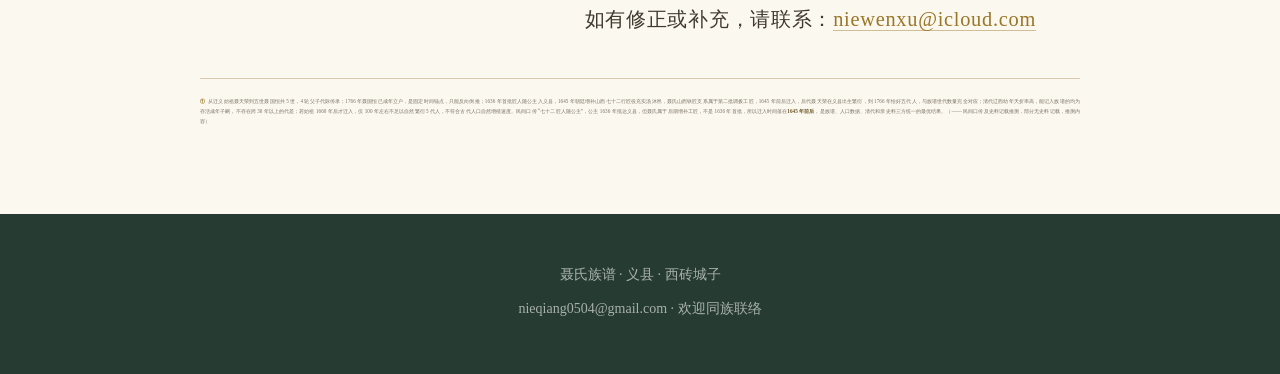
==== commit 028eb0e1: "补充迁义时间注释与推测内容标识" ====
--- a/new-page.html
+++ b/new-page.html
@@ -5,7 +5,7 @@
   <meta name="viewport" content="width=device-width, initial-scale=1.0">
   <meta name="description" content="义县 · 西砖城子聂氏家族世系与历史资料">
   <title>聂氏宗谱 · 义县 · 西砖城子支族谱 · 始祖聂天荣</title>
-  <link rel="stylesheet" href="style.css?v=20260713-3">
+  <link rel="stylesheet" href="style.css?v=20260715-1">
 </head>
 <body>
   <nav id="nav">
@@ -47,16 +47,16 @@
       <h2>家族源流</h2>
     </div>
     <div class="source-copy" aria-label="聂氏家族源流正文">
-      <p><span class="opening-character">吾</span>义县 · 西砖城子聂氏，尊聂讳天荣为本支开基始祖。聂姓，中华姓氏之一，起源主要有4点：出自姬姓；出自姜姓；古有地名聂北，居者以地为氏；出自他族有聂姓或改聂姓。据族中世代口传：始祖聂讳天荣与胞弟聂讳天龙，清初随公主出关，隶属「七十二匠人」之列，以铁匠技艺立身。兄弟二人出关拓荒，后分居立业，聂讳天龙定居东关，另立支脉。原系同胞三兄弟联袂闯关东，其中一支途中失联，其血脉据传尚存于关外异地。</p>
-      <p>明末清初，辽西战乱频仍，民生凋敝。崇祯十七年（1644年）清军入关，大量中原汉人编入汉军旗籍。推测先祖于顺治至康熙初年（约1644–1680年）随清军驻防迁徙，编入汉军正白旗，落籍义州（今义县）。自此辟土扎根、耕读传家，世代繁衍至今。</p>
+      <p><span class="opening-character">吾</span>义县 · 西砖城子聂氏，尊聂讳天荣为本支开基始祖。聂姓，中华姓氏之一，起源主要有4点：出自姬姓；出自姜姓；古有地名聂北，居者以地为氏；出自他族有聂姓或改聂姓。<span class="inference-text">据族中世代口传：始祖聂讳天荣与胞弟聂讳天龙，清初随公主出关，隶属「七十二匠人」之列，以铁匠技艺立身。兄弟二人出关拓荒，后分居立业，聂讳天龙定居东关，另立支脉。原系同胞三兄弟联袂闯关东，其中一支途中失联，其血脉据传尚存于关外异地。</span></p>
+      <p>明末清初，辽西战乱频仍，民生凋敝。崇祯十七年（1644年）清军入关，大量中原汉人编入汉军旗籍。<span class="inference-text">推测先祖于顺治至康熙初年（约1644–1680年）落籍义州（今义县）。自此辟土扎根、耕读传家，世代繁衍至今<sup class="source-note-ref" aria-label="注释一">①</sup>。</span></p>
       <p>初迁关外时，居无定所，宗族规制未备，故前两代暂沿古制单名，未立固定辈分。至第六世「从」字辈，家族基业稳固；第七世仍用单名，为迁徙初创与定居兴盛之过渡。自第七世后，宗族规制完备，悉以双名配固定辈分，世代遵行。先祖预排二十代字辈，章法井然，寓意深远。</p>
       <div class="source-teaching">
-        <p>字辈体系（推测）承袭山西明清宗族古训，融关外乡土之风，谨遵儒家正道，藏祖训家风于字里行间。三世递进，教化绵长：</p>
+        <p><span class="inference-text">字辈体系（推测）承袭山西明清宗族古训</span>，融关外乡土之风，谨遵儒家正道，藏祖训家风于字里行间。三世递进，教化绵长：</p>
         <p class="source-principle">一、立业安身——以「进、登、国、从」寄寓出关拓土、落地安家、奉公守礼之初心；</p>
         <p class="source-principle">二、修身立德——以「文、清、长、德、广、成」训导崇文尚礼、品性清正、积德广业；</p>
         <p class="source-principle">三、传世兴宗——以吉语收尾，祈愿族脉永续、门祚绵长、福禄恒存。</p>
       </div>
-      <p>据「义县志」记载内容推测，五世先祖聂讳国恒（约生于1740年），隶属汉军正白旗行伍，1766年（乾隆三十一年）已久居于此地；其妻阎氏守节持家、淑德昭彰，于乾隆三十一年（1766年）获朝廷旌表节孝，事迹载入《义县志》《钦定盛京通志》。正史与世系相互印证，足证吾支聂氏于清初迁入义县，至乾隆中期已安居乐业，成为辽西聂氏重要宗支。另有稍户营子聂氏，系辽中转迁支脉，立「守、成、合、文、学」独立字辈，与吾西砖城子聂氏源流各异，不可混同。</p>
+      <p><span class="inference-text">据「义县志」记载内容推测，五世先祖聂讳国恒（约生于1740年），隶属汉军正白旗行伍，1766年（乾隆三十一年）已久居于此地</span>；其妻阎氏守节持家、淑德昭彰，于乾隆三十一年（1766年）获朝廷旌表节孝，事迹载入《义县志》《钦定盛京通志》。正史与世系相互印证，足证吾支聂氏于清初迁入义县，至乾隆中期已安居乐业，成为辽西聂氏重要宗支。另有稍户营子聂氏，系辽中转迁支脉，立「守、成、合、文、学」独立字辈，与吾西砖城子聂氏源流各异，不可混同。</p>
       <p>惜十年浩劫之际，祖祠损毁、旧谱几近失传。幸赖先辈暗中手抄誊录，保全谱系文脉，后经网络整理，方使后世得以溯源知根、明脉知祖。</p>
       <p class="source-wish">望后世子孙，永念先祖迁徙之艰、拓业之苦、立德之贤，修身立德、振业兴家，光耀聂氏门庭，不负先祖垂泽。</p>
     </div>
@@ -163,6 +163,7 @@
         <p>历经时代更迭、世事变迁，后世族人多外出谋求生计，迁徙四方、异地立业，于各处扎根繁衍、绵延宗脉。纵使居所分散、地域相隔，仍望全体族人常怀溯源之心，不忘故土根本，传承先辈良善家风。</p>
         <p class="editor-contact-line">如有修正或补充，请联系：<a href="mailto:niewenxu@icloud.com">niewenxu@icloud.com</a></p>
       </div>
+      <aside class="editor-footnote" id="source-note-1" role="note"><span>①</span> 从迁义始祖聂天荣到五世聂国恒共 5 世，4 轮父子代际传承；1766 年聂国恒已成年立户，是固定时间锚点，只能反向倒推；1636 年首批匠人随公主入义县，1645 年朝廷增补山西七十二行匠役充实汤沐邑，聂氏山西铁匠支系属于第二批调拨工匠，1645 年前后迁入，后代聂天荣在义县出生繁衍，到 1766 年恰好五代人，与族谱世代数量完全对应；清代辽西幼年夭折率高，能记入族谱的均为存活成年子嗣，不存在跨 30 年以上的代差；若始祖 1660 年后才迁入，仅 100 年左右不足以自然繁衍 5 代人，不符合古代人口自然增殖速度。民间口传 “七十二匠人随公主”，公主 1636 年抵达义县，但聂氏属于后期增补工匠，不是 1636 年首批，所以迁入时间落在<strong>1645 年前后</strong>，是族谱、人口数据、清代和亲史料三方统一的最优结果。（—— 民间口传及史料记载推测，部分无史料记载，推测内容）</aside>
     </div>
   </section>
 
@@ -178,6 +179,6 @@
       <div class="modal-content" id="modalContent"></div>
     </div>
   </div>
-  <script src="app-fixed.js?v=20260713-1"></script>
+  <script src="app-fixed.js?v=20260715-1"></script>
 </body>
 </html>
--- a/style.css
+++ b/style.css
@@ -351,6 +351,13 @@
 .editor-contact-line a{color:var(--ochre);text-decoration:none;border-bottom:1px solid rgba(154,118,39,.45)}
 @media(max-width:700px){.ancestor-seal{width:28px;height:28px;margin-left:4px}.editor-note-copy{font-size:18px}.editor-contact-line{text-align:left}}
 
+/* Clearly distinguish oral-history and inferred statements from sourced facts. */
+.inference-text{padding:0 .08em;color:#6f5727;background:linear-gradient(transparent 72%,rgba(154,118,39,.14) 72%);text-decoration:underline;text-decoration-color:rgba(126,92,29,.42);text-decoration-style:dotted;text-underline-offset:.22em}
+.source-note-ref{position:relative;top:-.35em;margin-left:.12em;color:#8b6914;font-family:"Songti SC","STSong",serif;font-size:.58em;font-weight:600;line-height:0;vertical-align:super}
+.editor-footnote{max-width:880px;margin:18px auto 0;color:#786f62;font-family:"FangSong","STFangsong","Songti SC",serif;font-size:5.1px;line-height:1.9;letter-spacing:.015em;text-align:justify}
+.editor-footnote>span{margin-right:.35em;color:#8b6914;font-weight:700}.editor-footnote strong{color:#66501f;font-weight:700}
+@media(max-width:700px){.editor-footnote{margin-top:14px;font-size:4.5px;line-height:1.9}}
+
 /* Distinguish names recorded as 聂门 without over-emphasizing them. */
 .person-card.in-law-name{border-style:dashed;background:rgba(154,118,39,.035)}
 .person-card.in-law-name .p-name{color:#6f675b;font-family:"FangSong","STFangsong","STSong",serif;font-size:16px;font-weight:400}
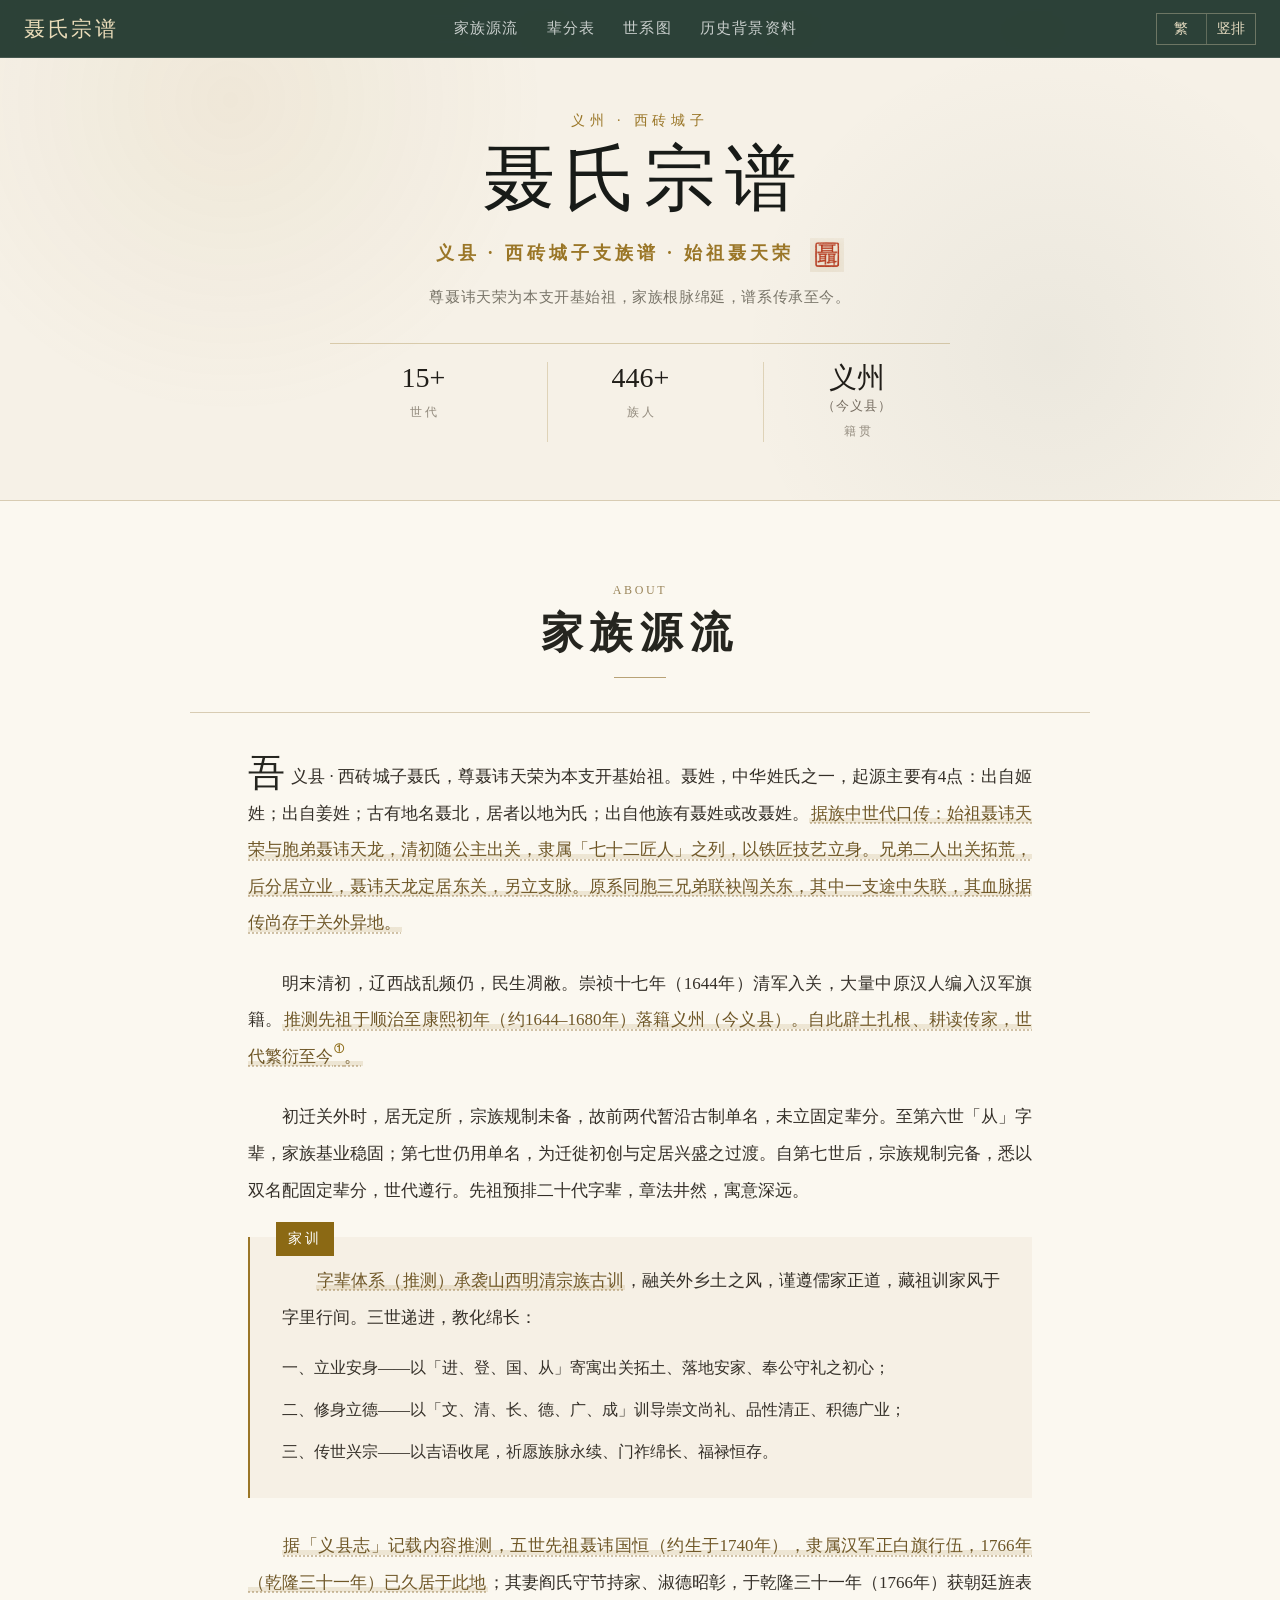
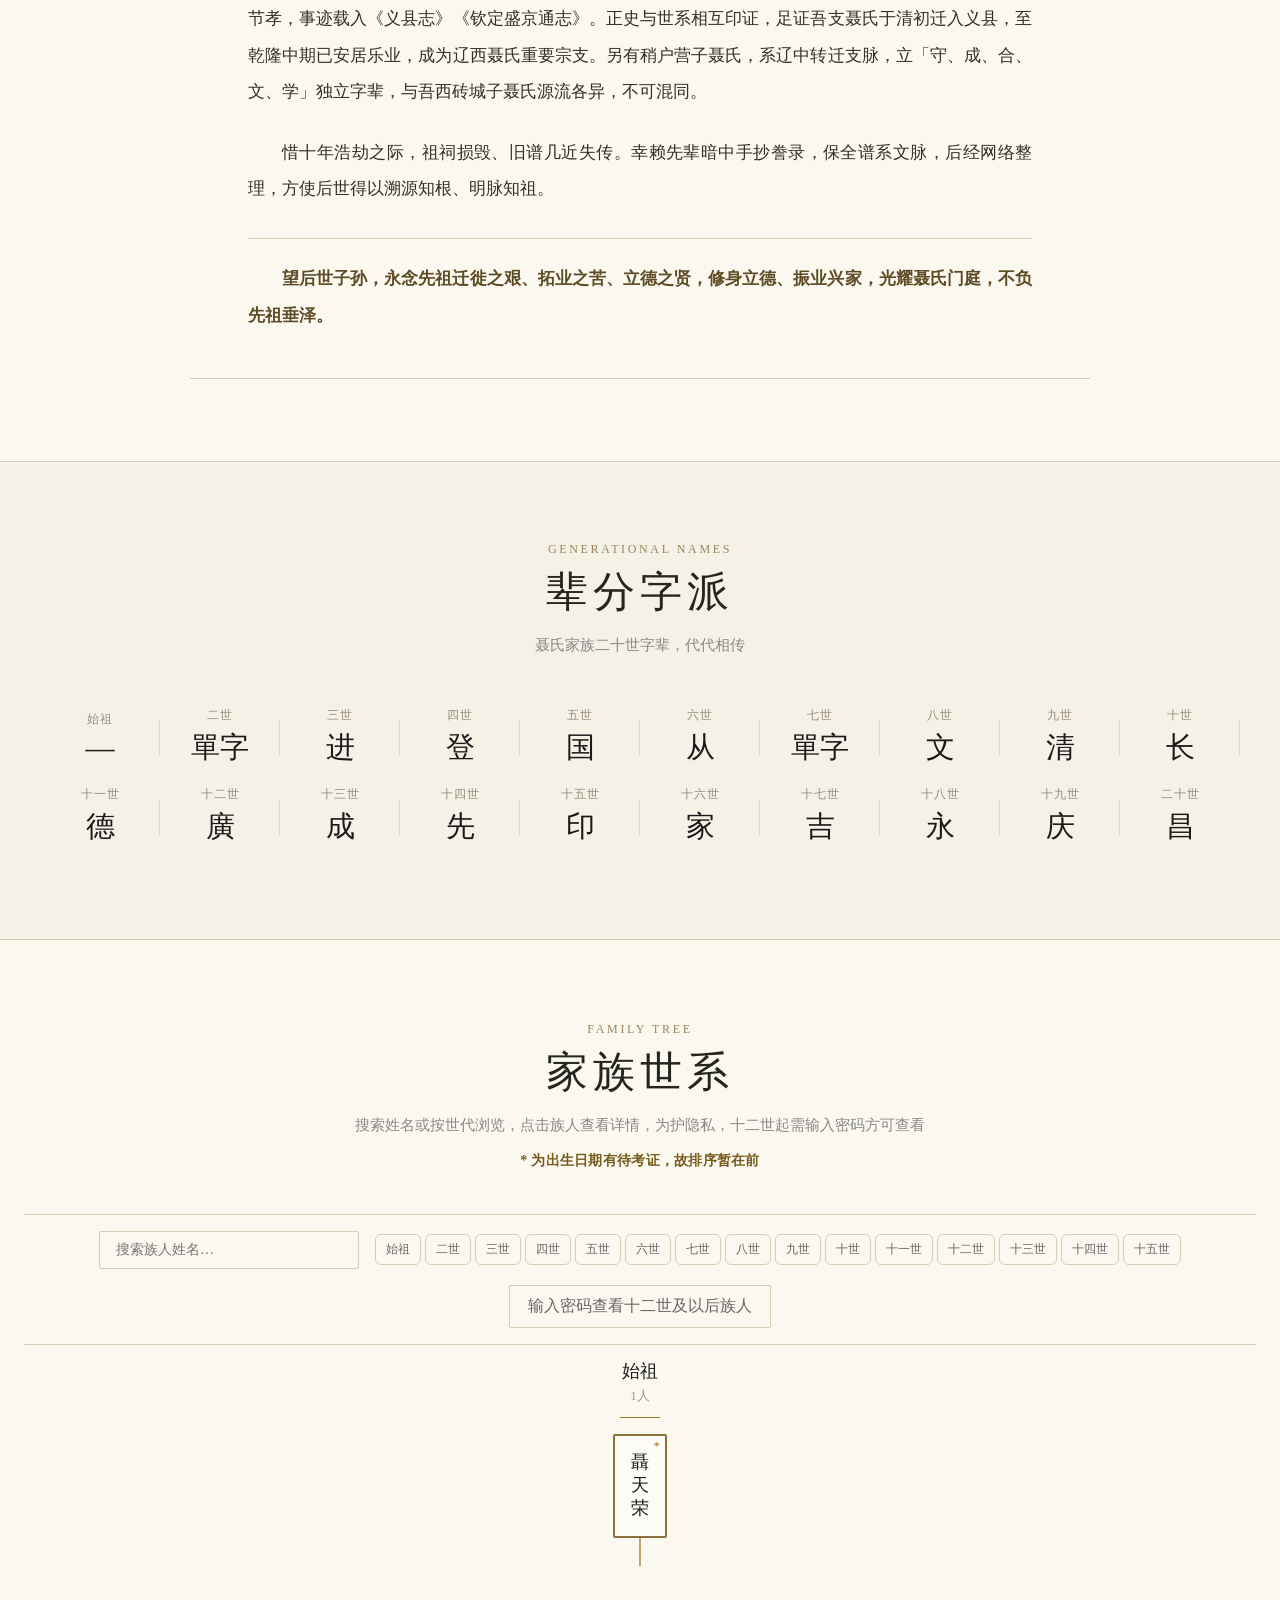
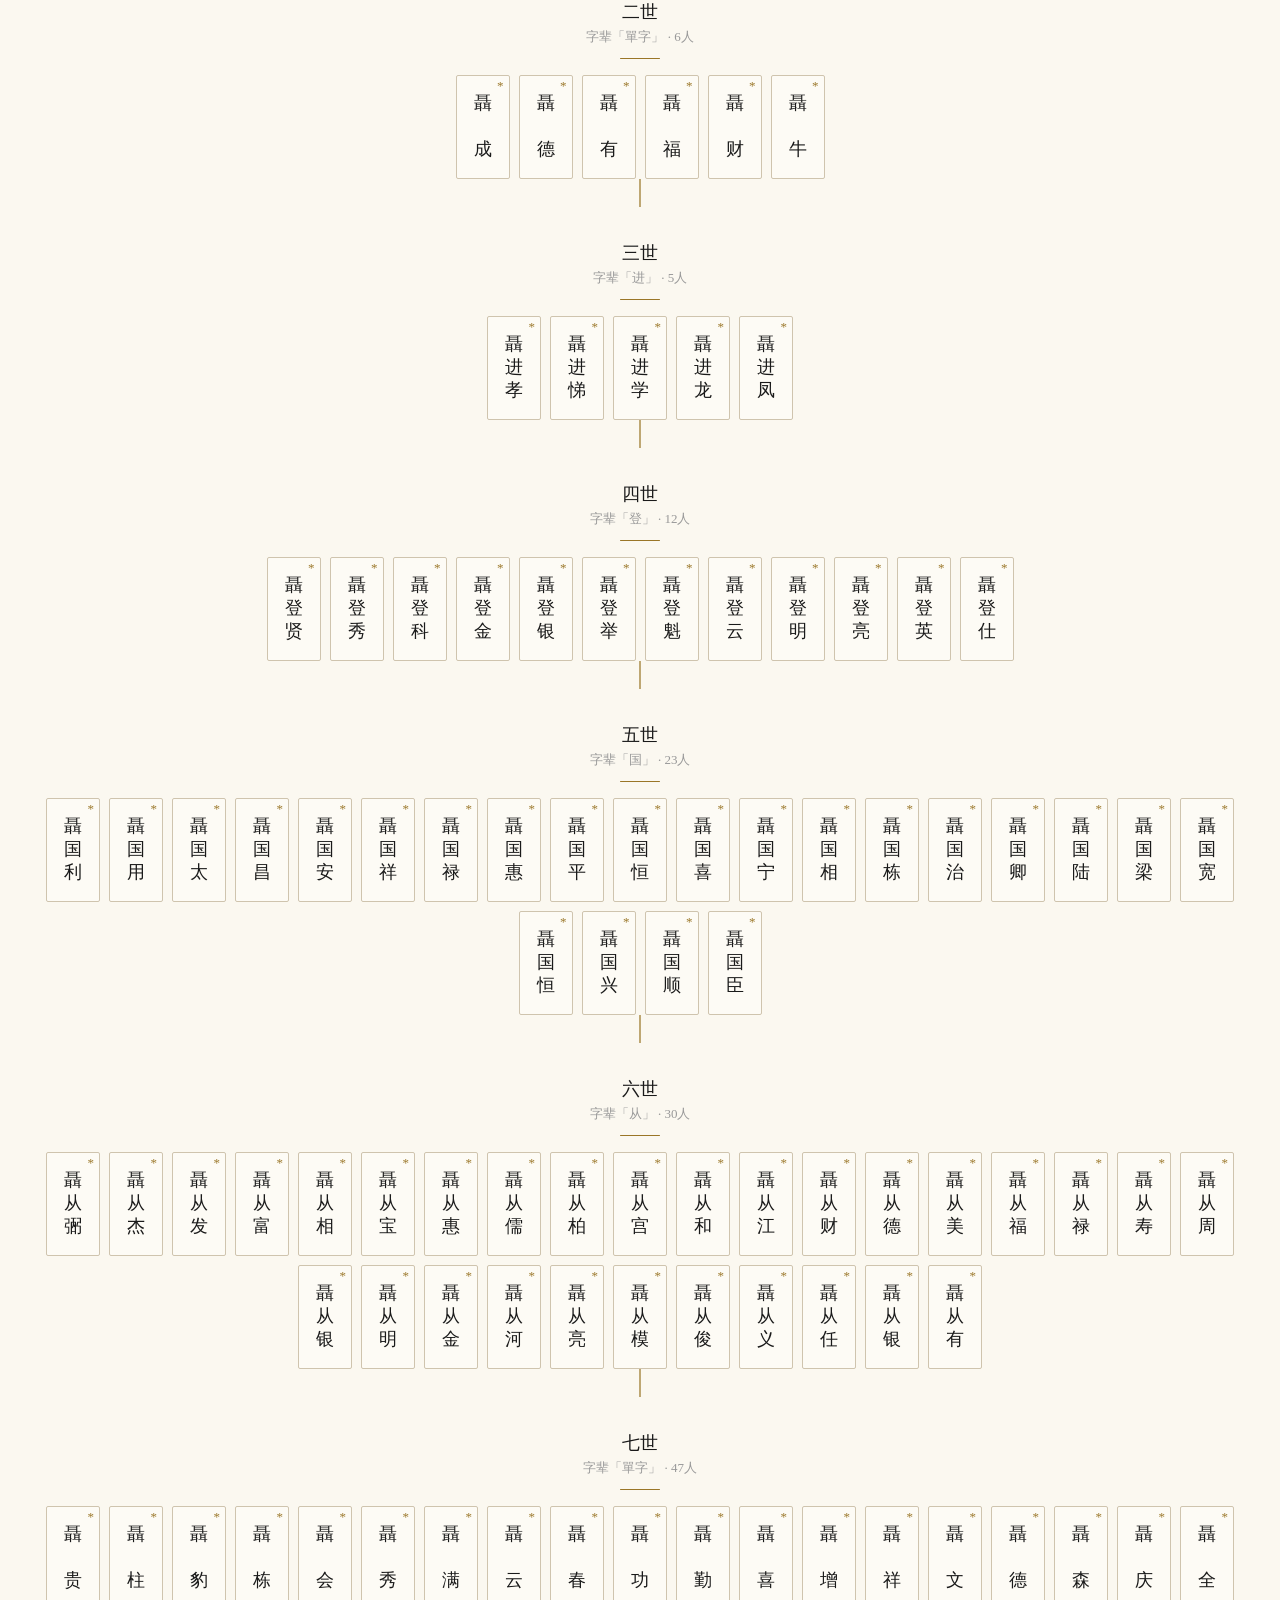
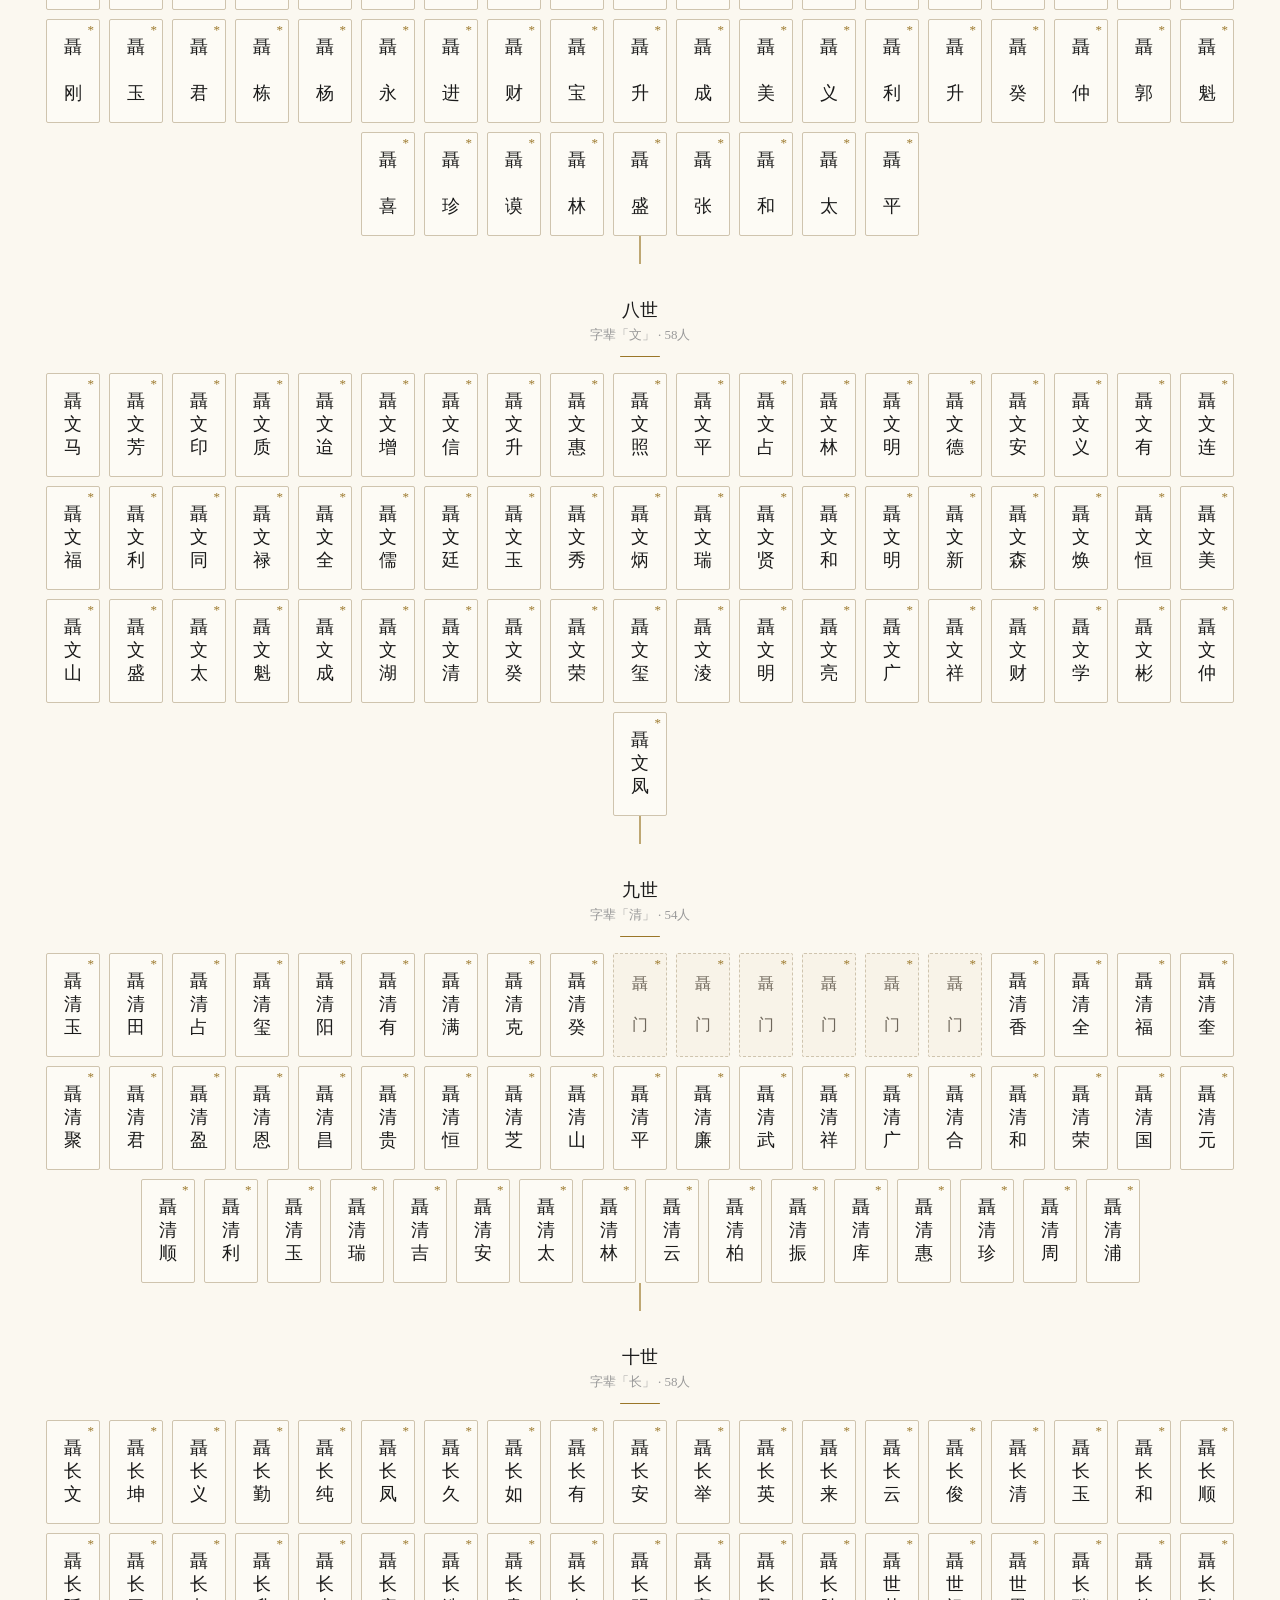
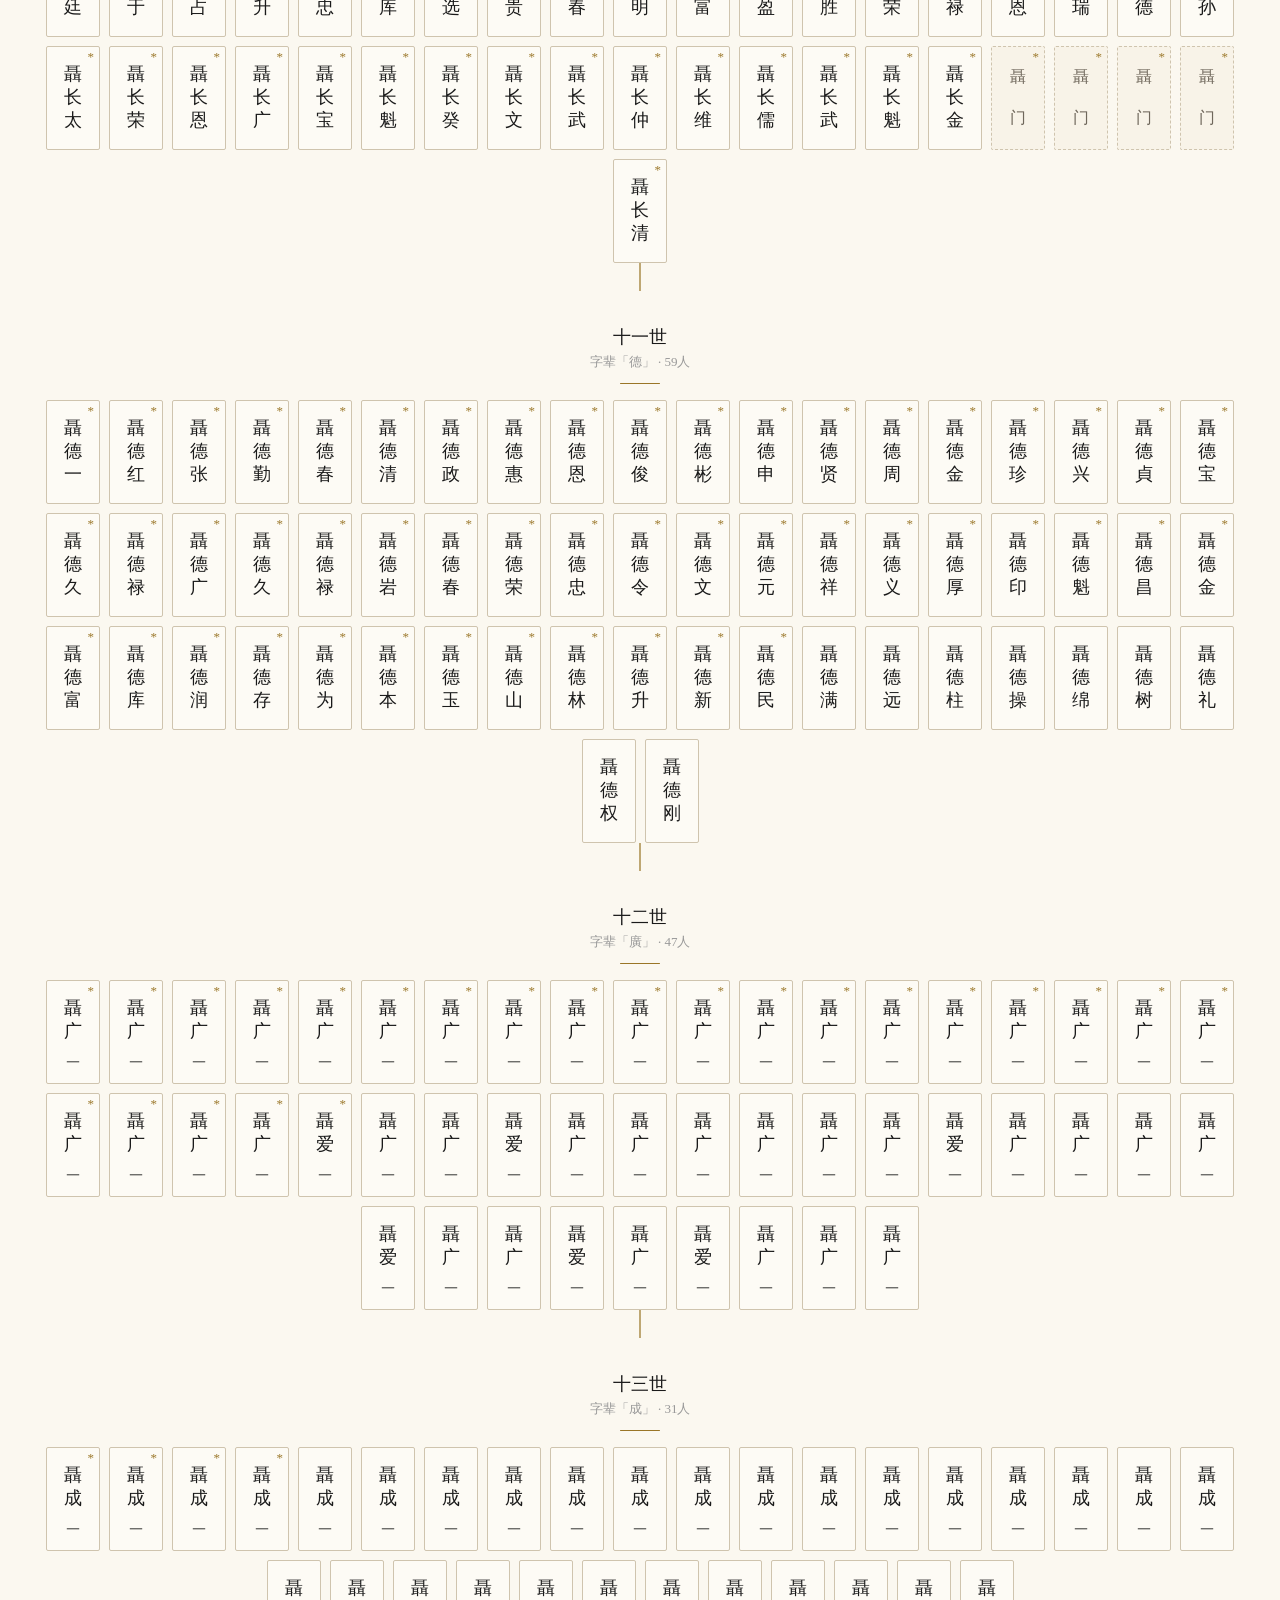
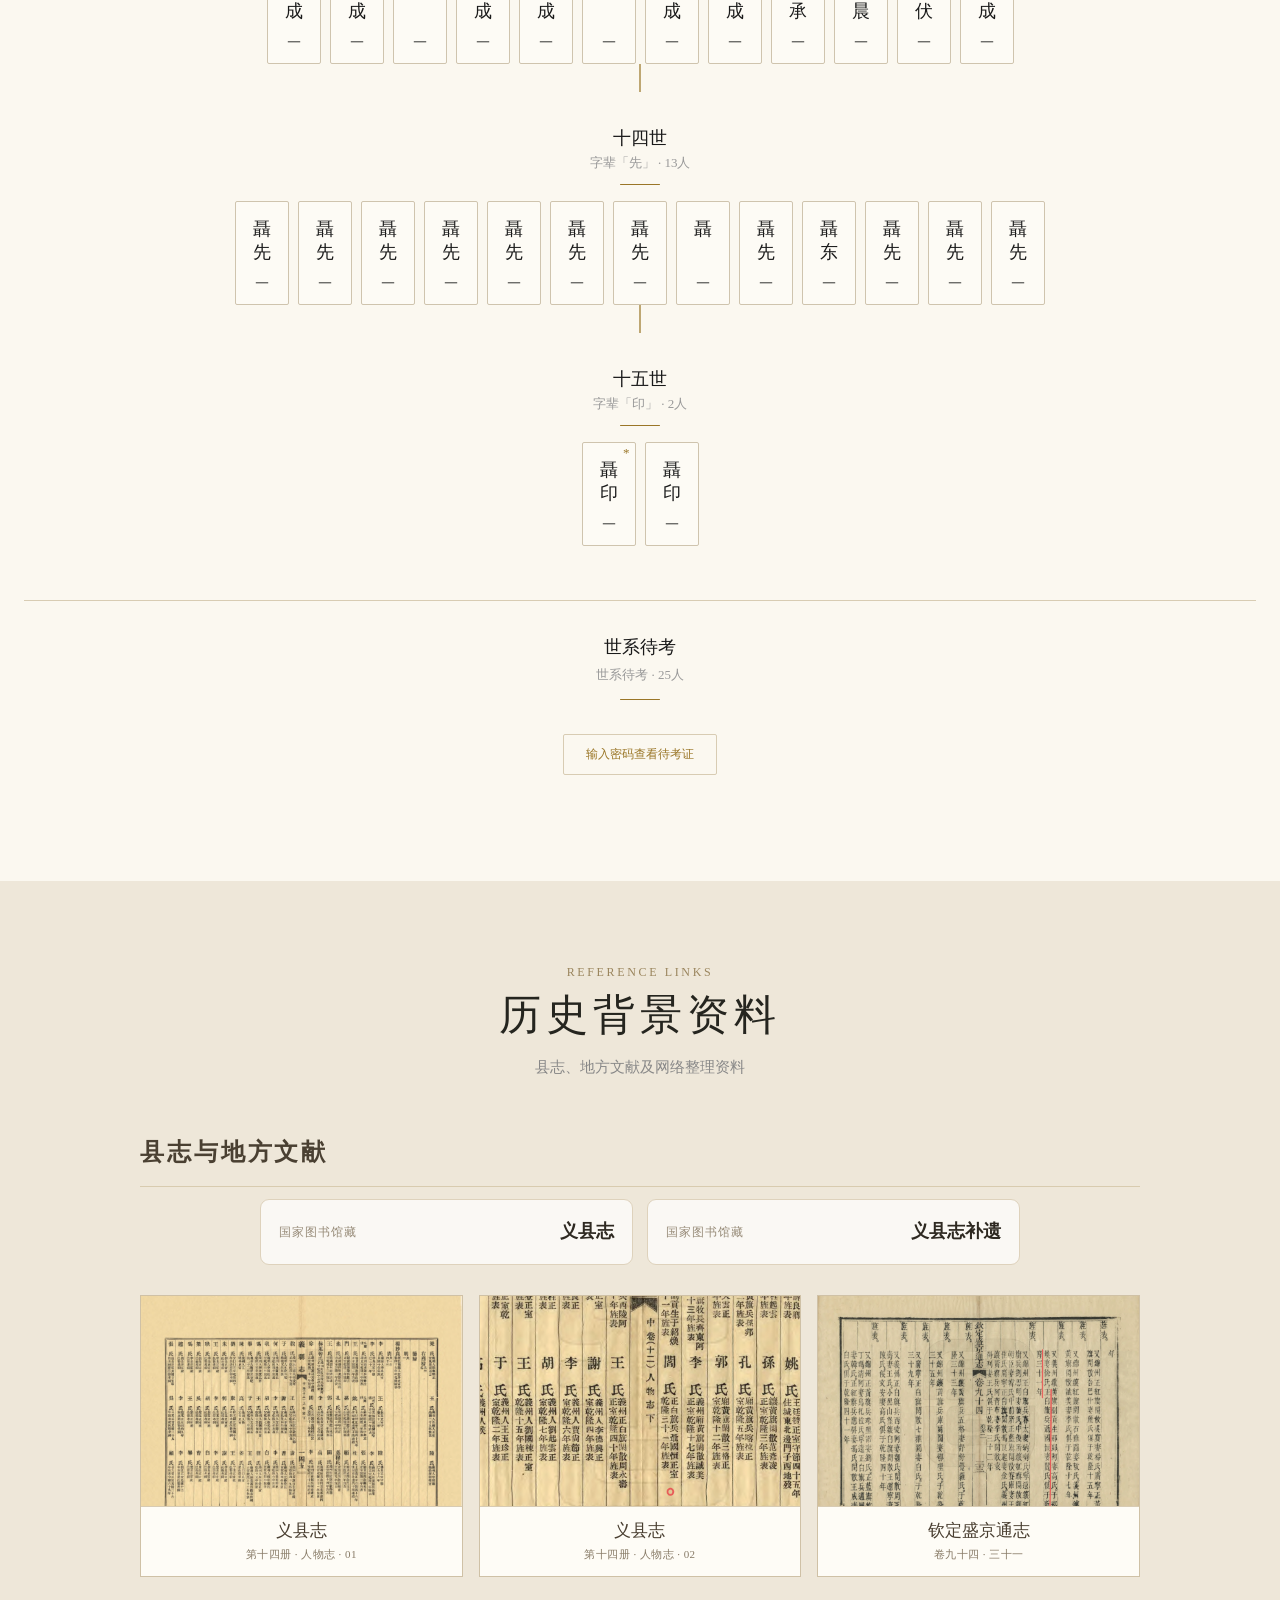
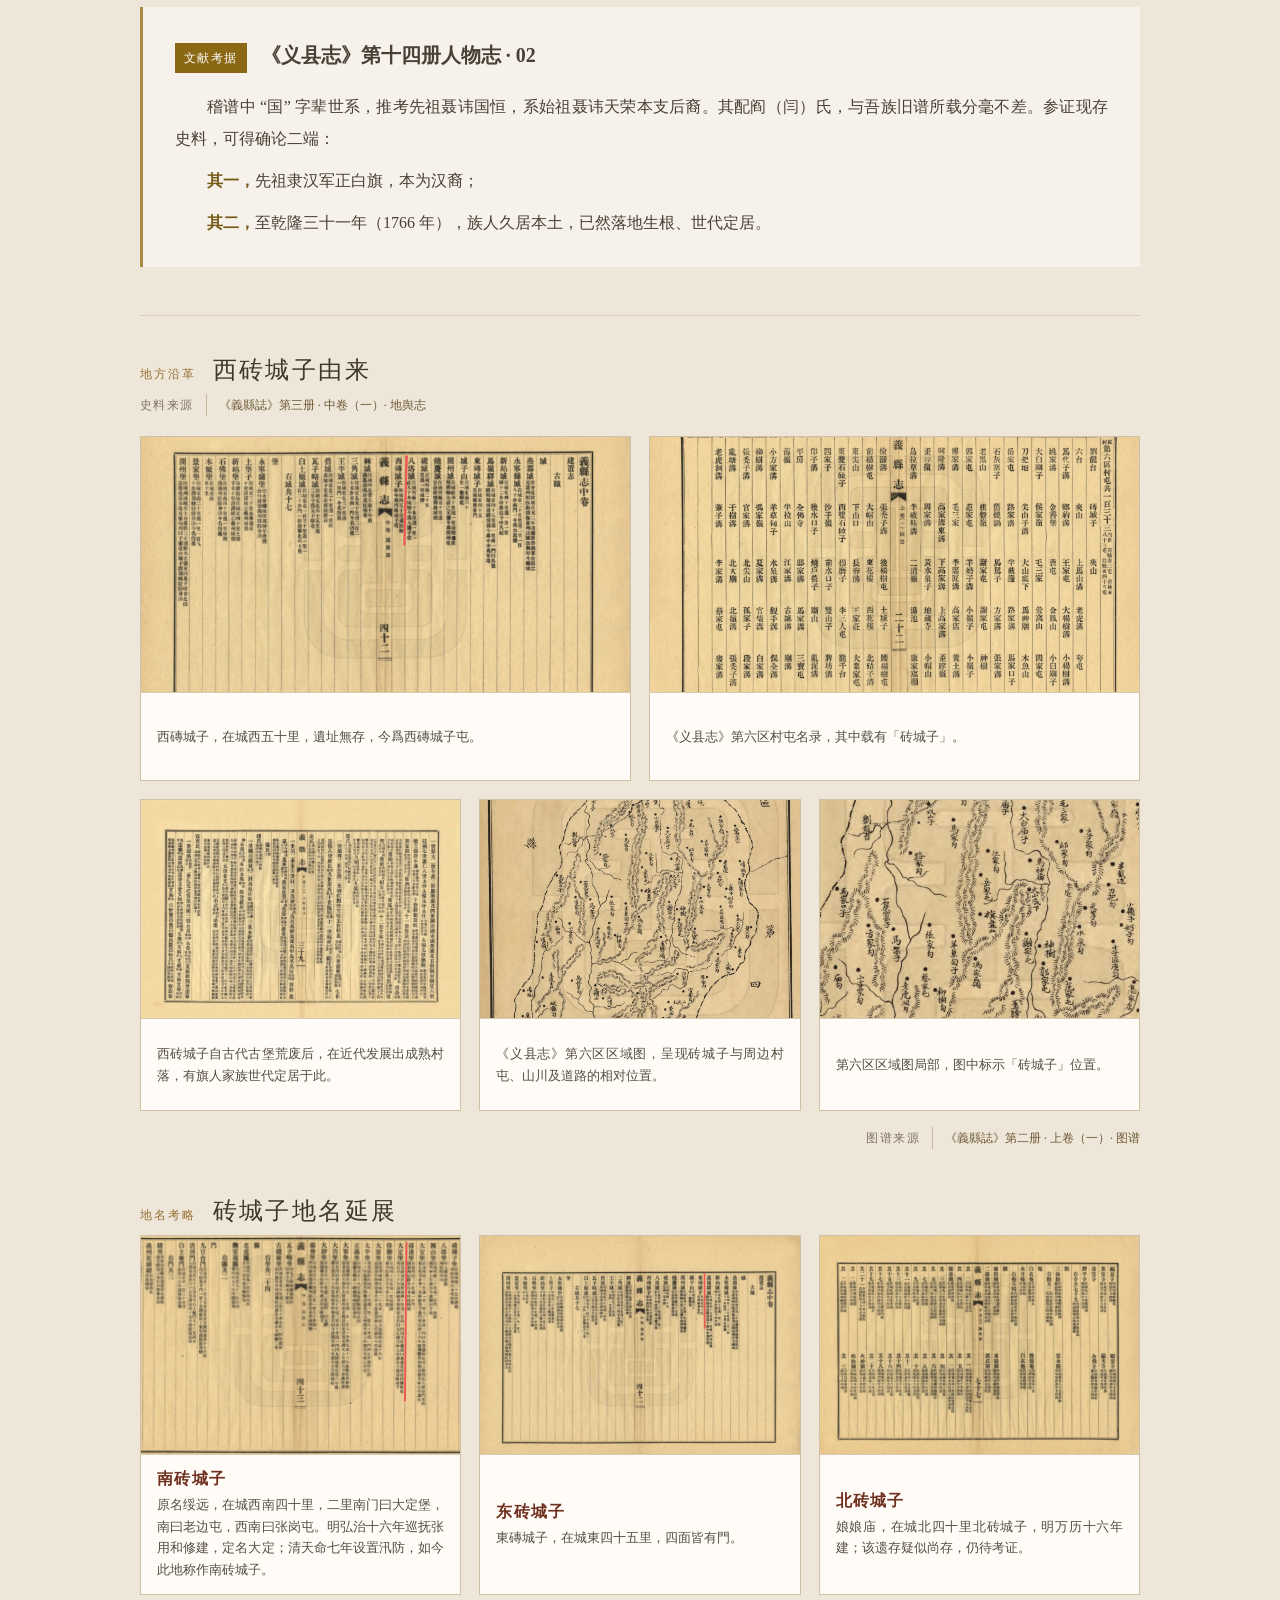
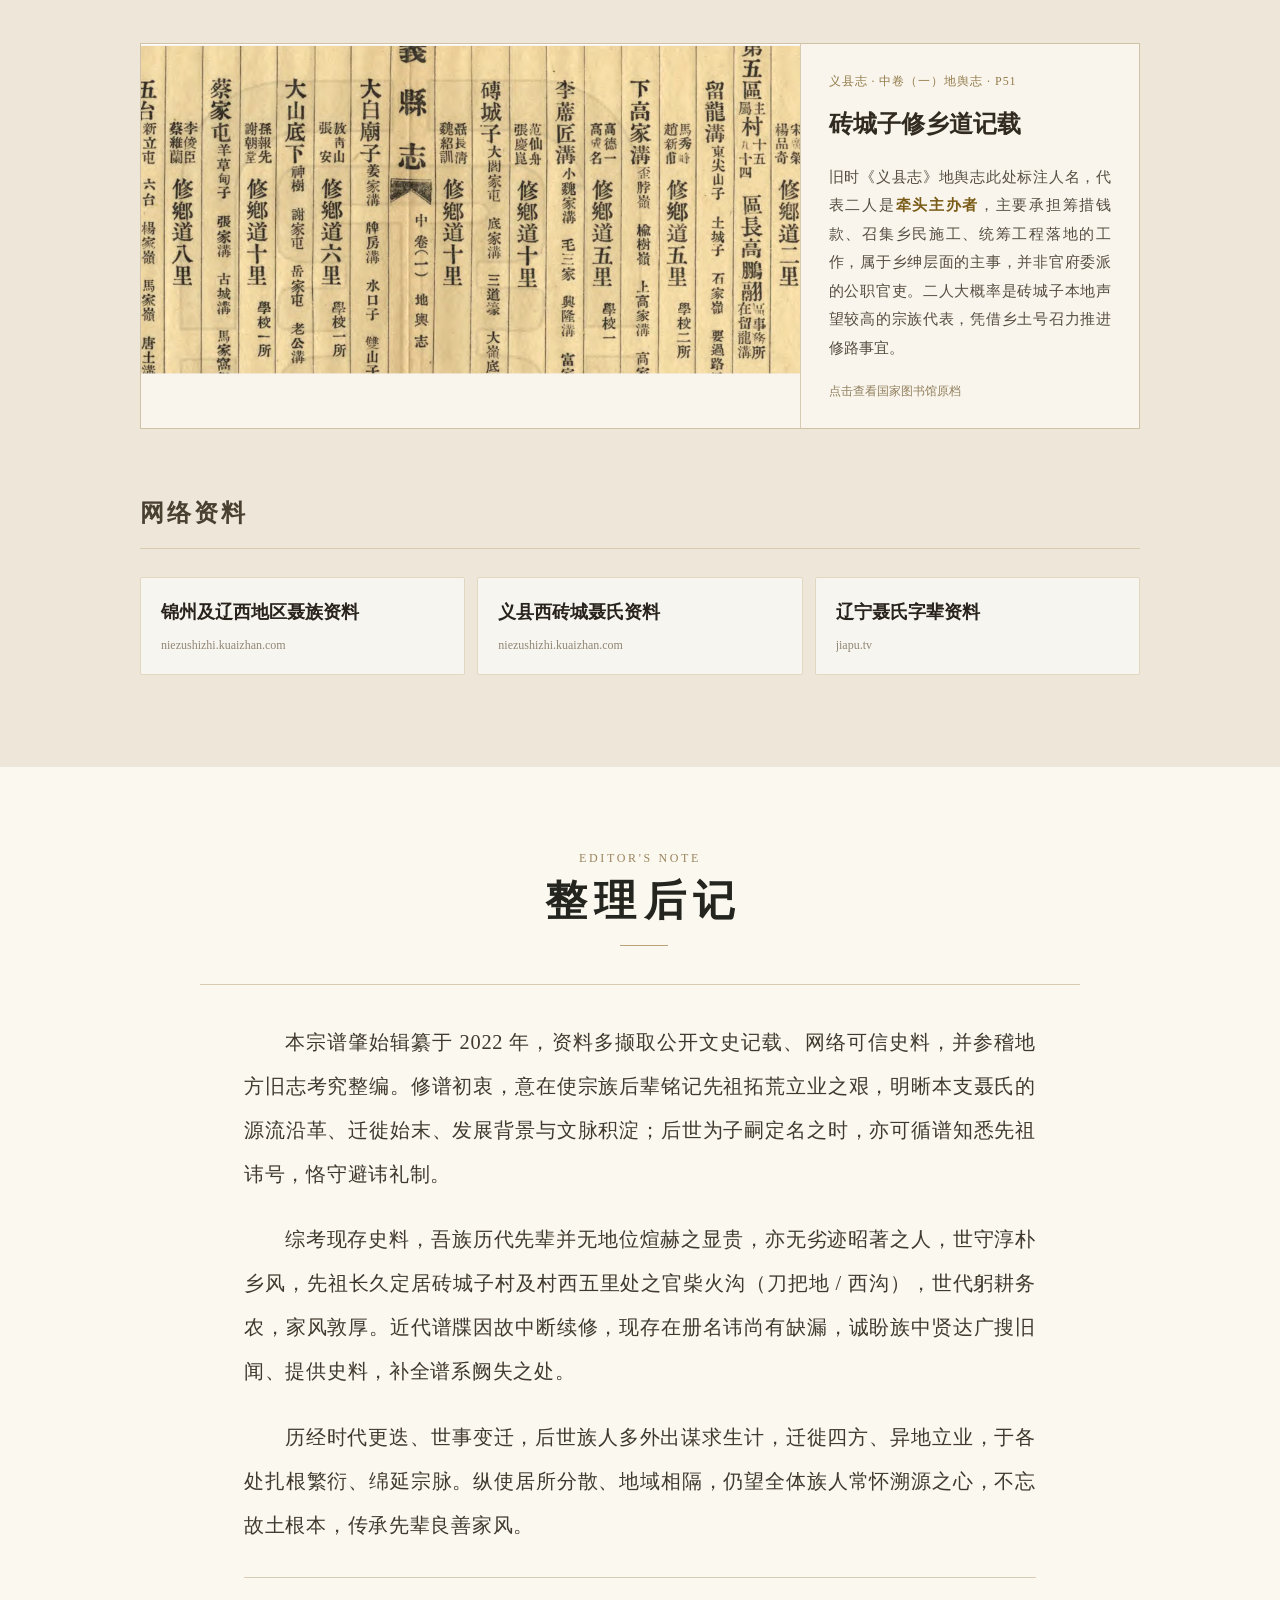
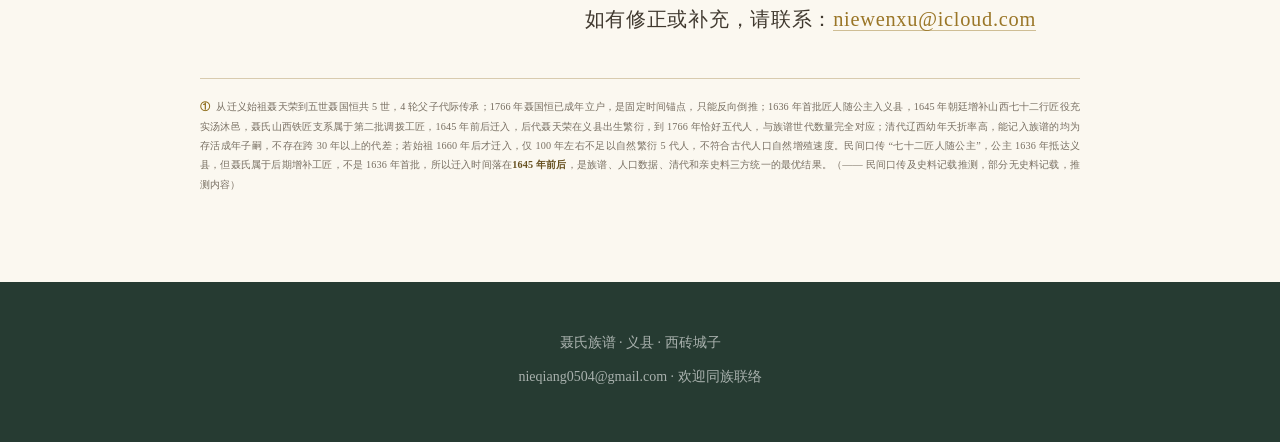
==== commit 80353539: "放大整理后记注释字号" ====
--- a/new-page.html
+++ b/new-page.html
@@ -5,7 +5,7 @@
   <meta name="viewport" content="width=device-width, initial-scale=1.0">
   <meta name="description" content="义县 · 西砖城子聂氏家族世系与历史资料">
   <title>聂氏宗谱 · 义县 · 西砖城子支族谱 · 始祖聂天荣</title>
-  <link rel="stylesheet" href="style.css?v=20260715-1">
+  <link rel="stylesheet" href="style.css?v=20260716-1">
 </head>
 <body>
   <nav id="nav">
--- a/style.css
+++ b/style.css
@@ -354,9 +354,9 @@
 /* Clearly distinguish oral-history and inferred statements from sourced facts. */
 .inference-text{padding:0 .08em;color:#6f5727;background:linear-gradient(transparent 72%,rgba(154,118,39,.14) 72%);text-decoration:underline;text-decoration-color:rgba(126,92,29,.42);text-decoration-style:dotted;text-underline-offset:.22em}
 .source-note-ref{position:relative;top:-.35em;margin-left:.12em;color:#8b6914;font-family:"Songti SC","STSong",serif;font-size:.58em;font-weight:600;line-height:0;vertical-align:super}
-.editor-footnote{max-width:880px;margin:18px auto 0;color:#786f62;font-family:"FangSong","STFangsong","Songti SC",serif;font-size:5.1px;line-height:1.9;letter-spacing:.015em;text-align:justify}
+.editor-footnote{max-width:880px;margin:18px auto 0;color:#786f62;font-family:"FangSong","STFangsong","Songti SC",serif;font-size:10.2px;line-height:1.9;letter-spacing:.015em;text-align:justify}
 .editor-footnote>span{margin-right:.35em;color:#8b6914;font-weight:700}.editor-footnote strong{color:#66501f;font-weight:700}
-@media(max-width:700px){.editor-footnote{margin-top:14px;font-size:4.5px;line-height:1.9}}
+@media(max-width:700px){.editor-footnote{margin-top:14px;font-size:9px;line-height:1.9}}
 
 /* Distinguish names recorded as 聂门 without over-emphasizing them. */
 .person-card.in-law-name{border-style:dashed;background:rgba(154,118,39,.035)}
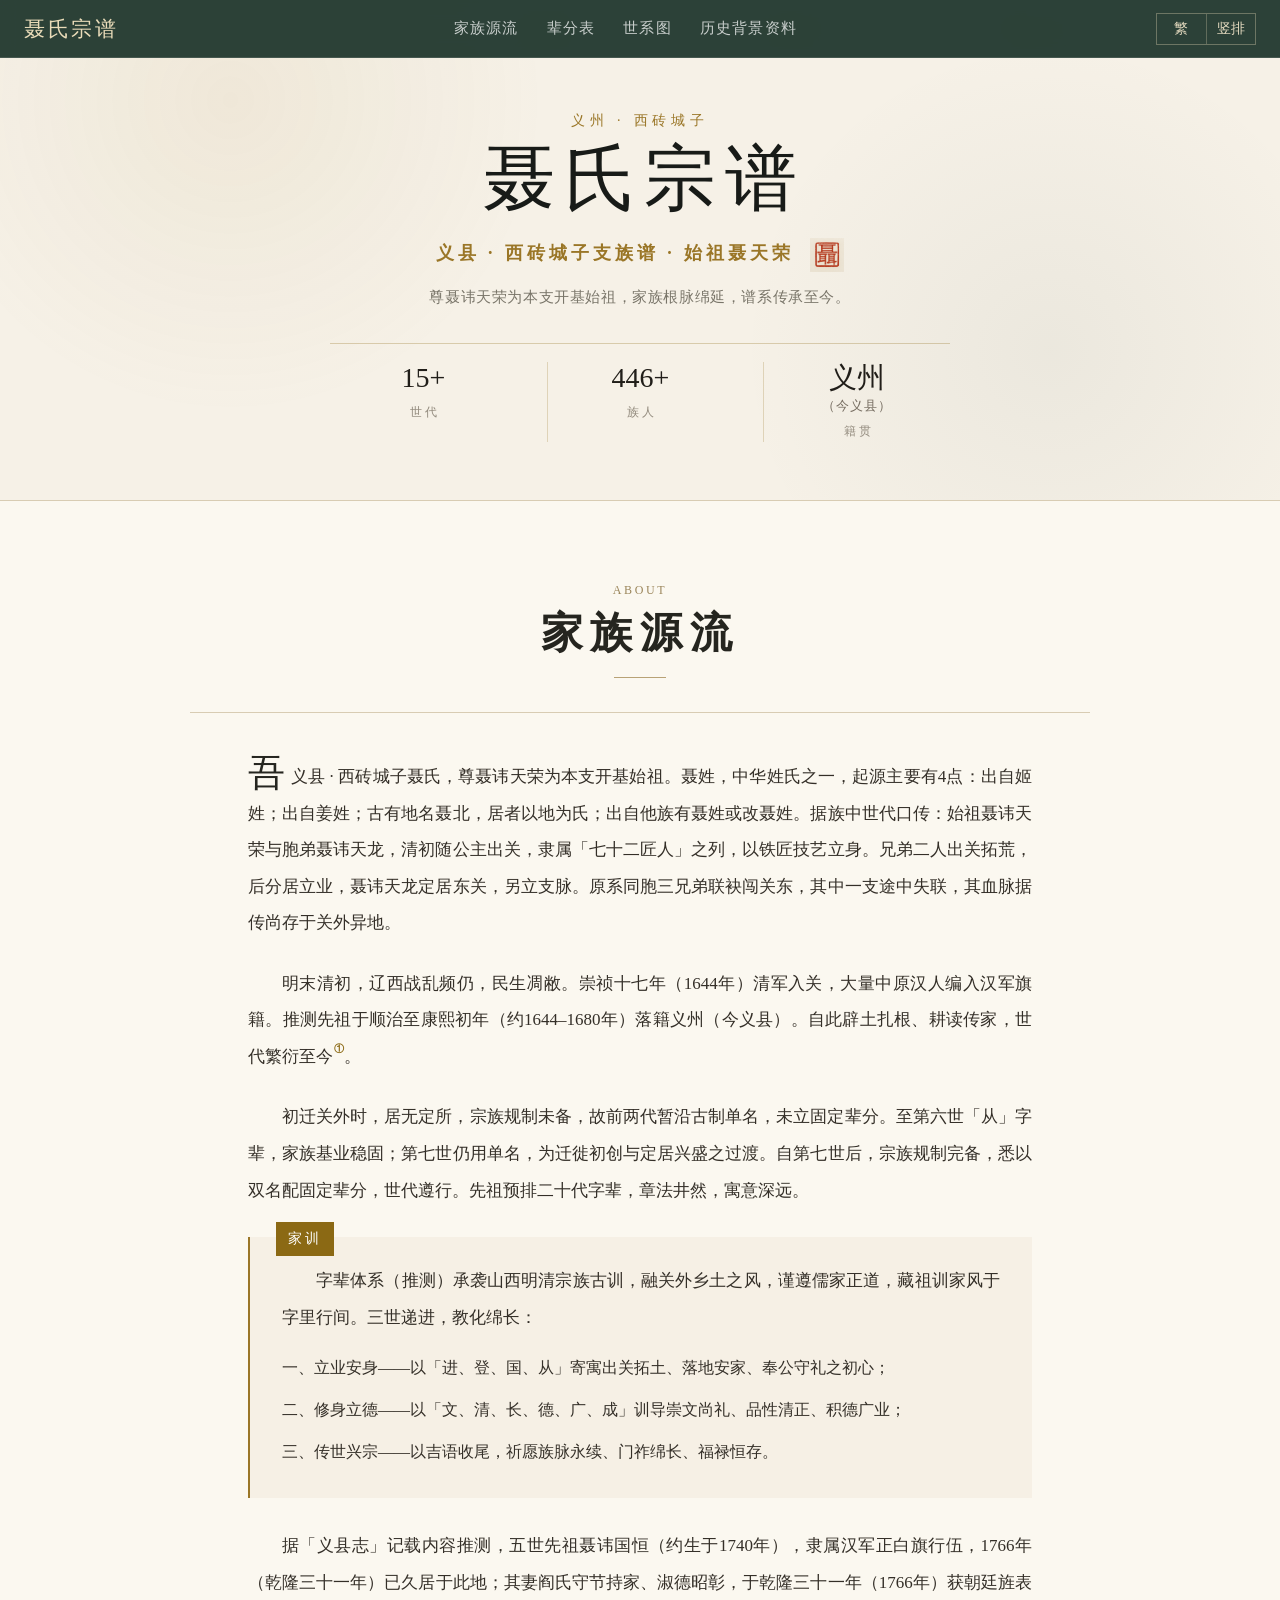
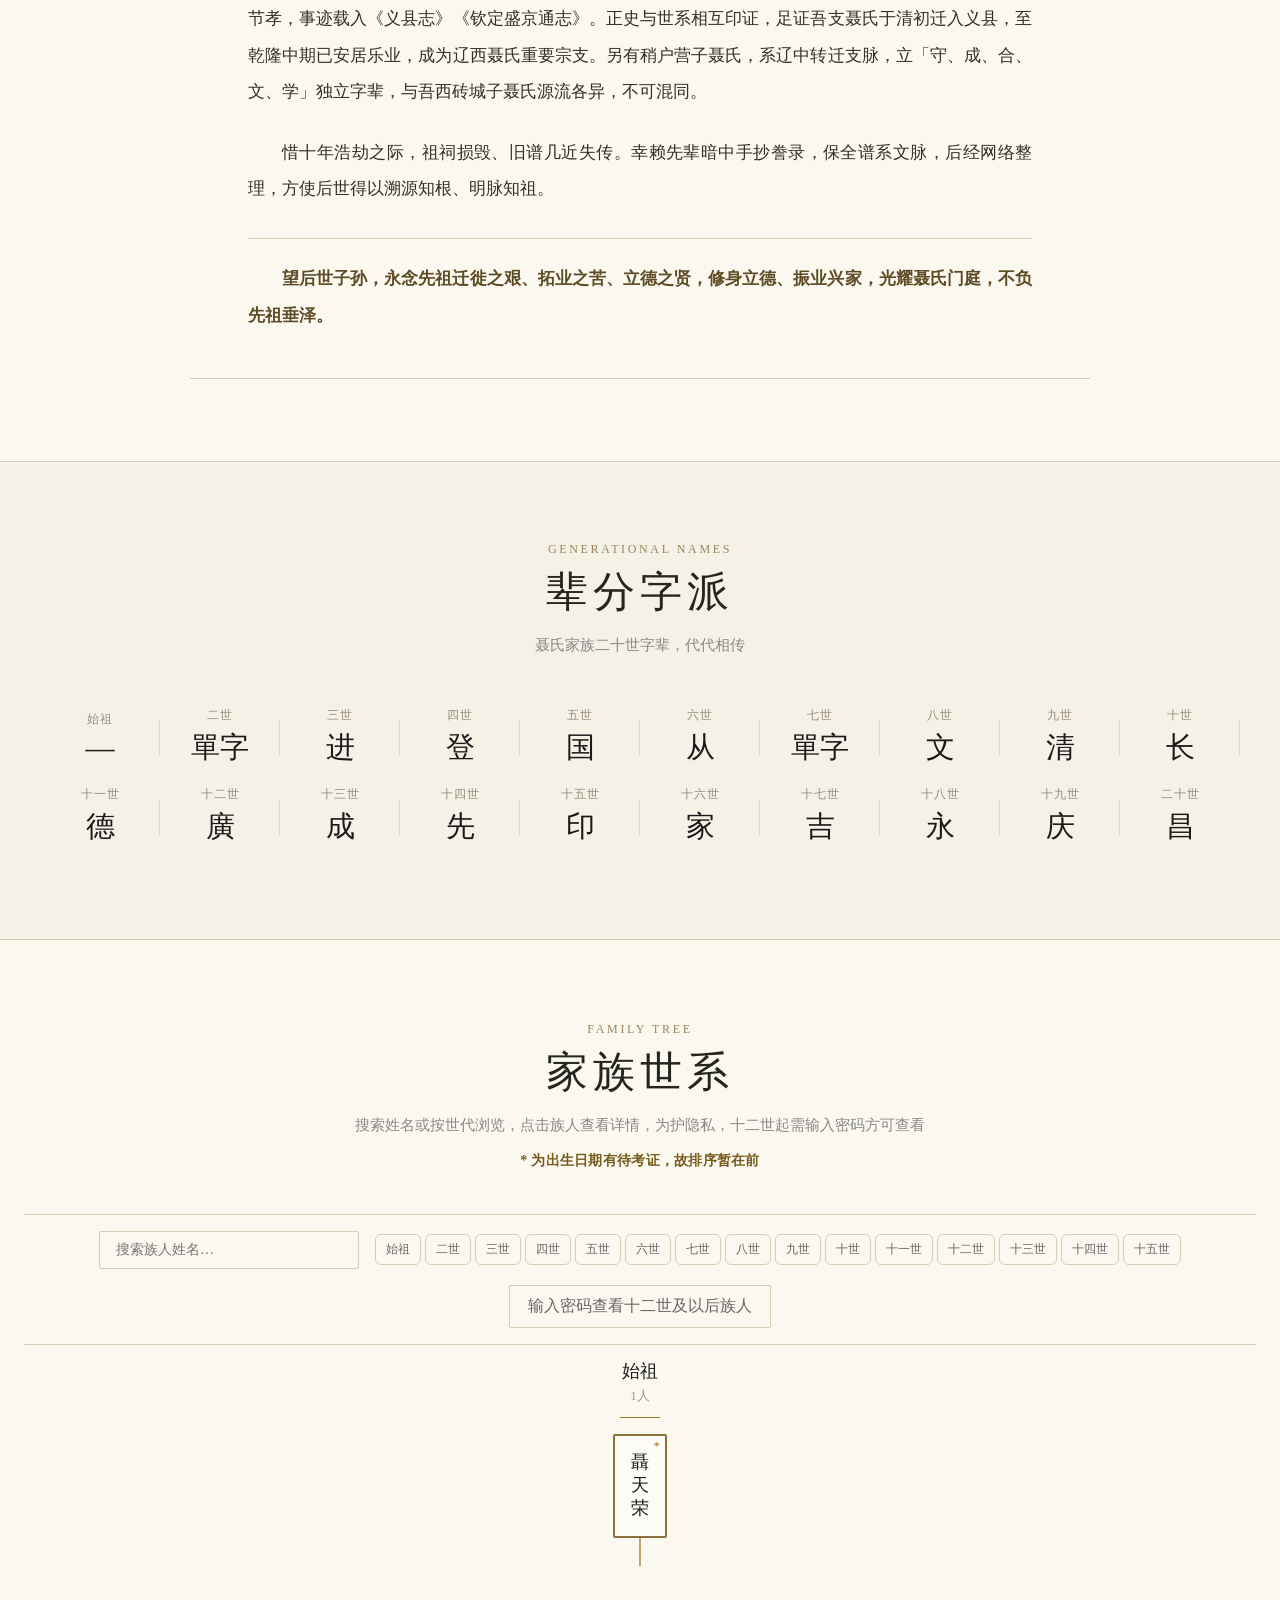
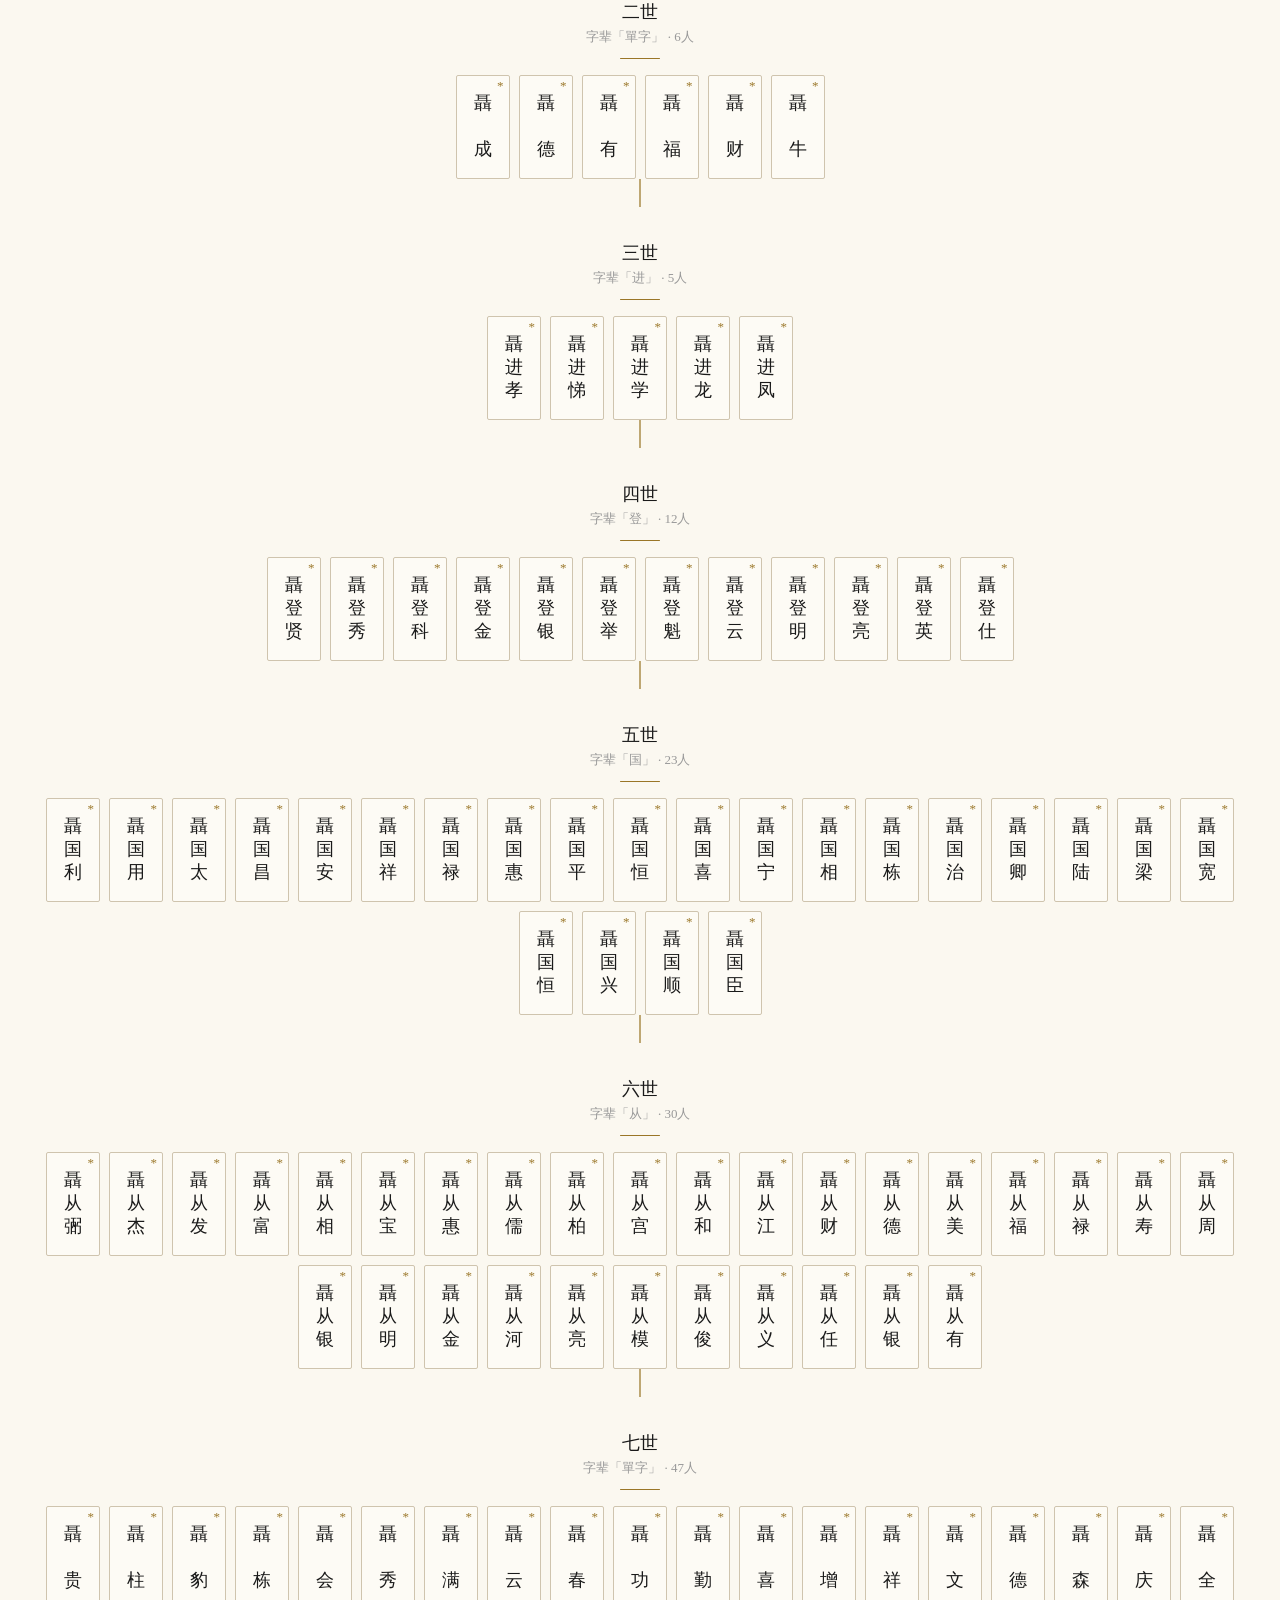
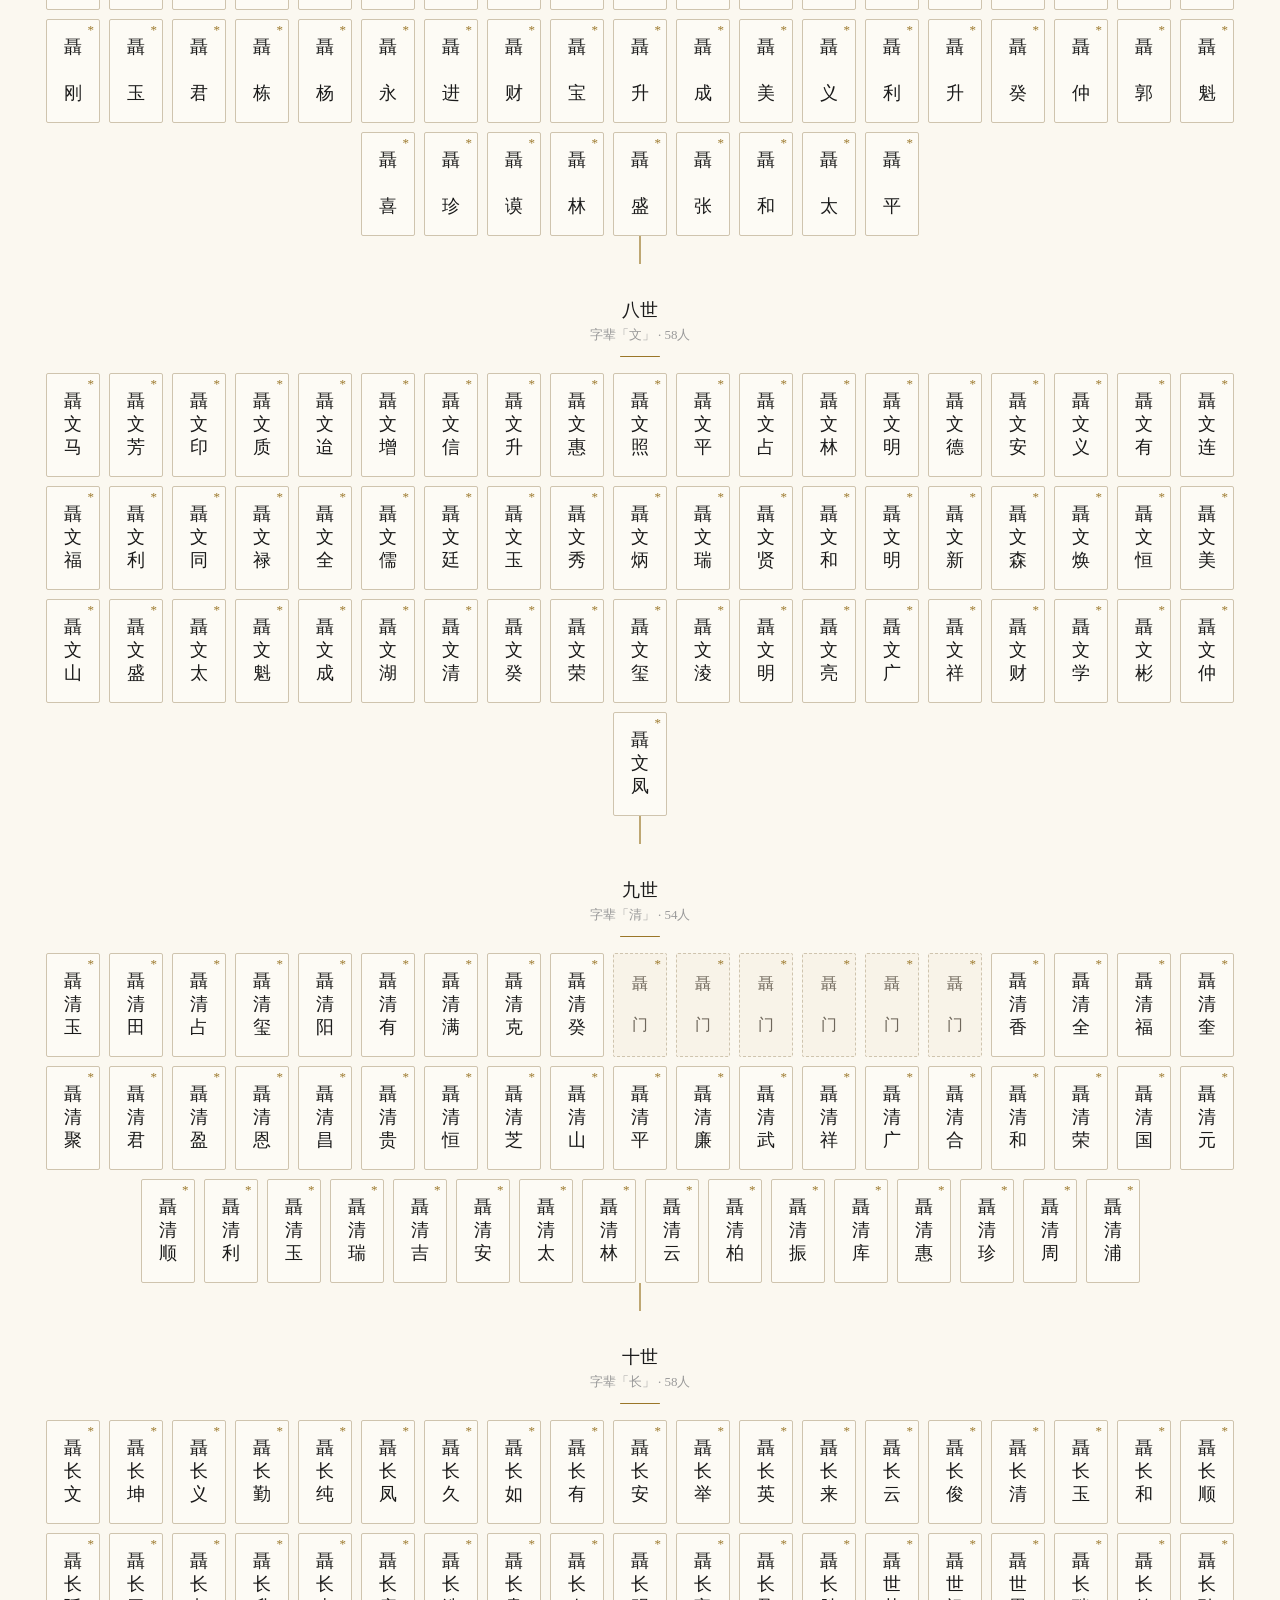
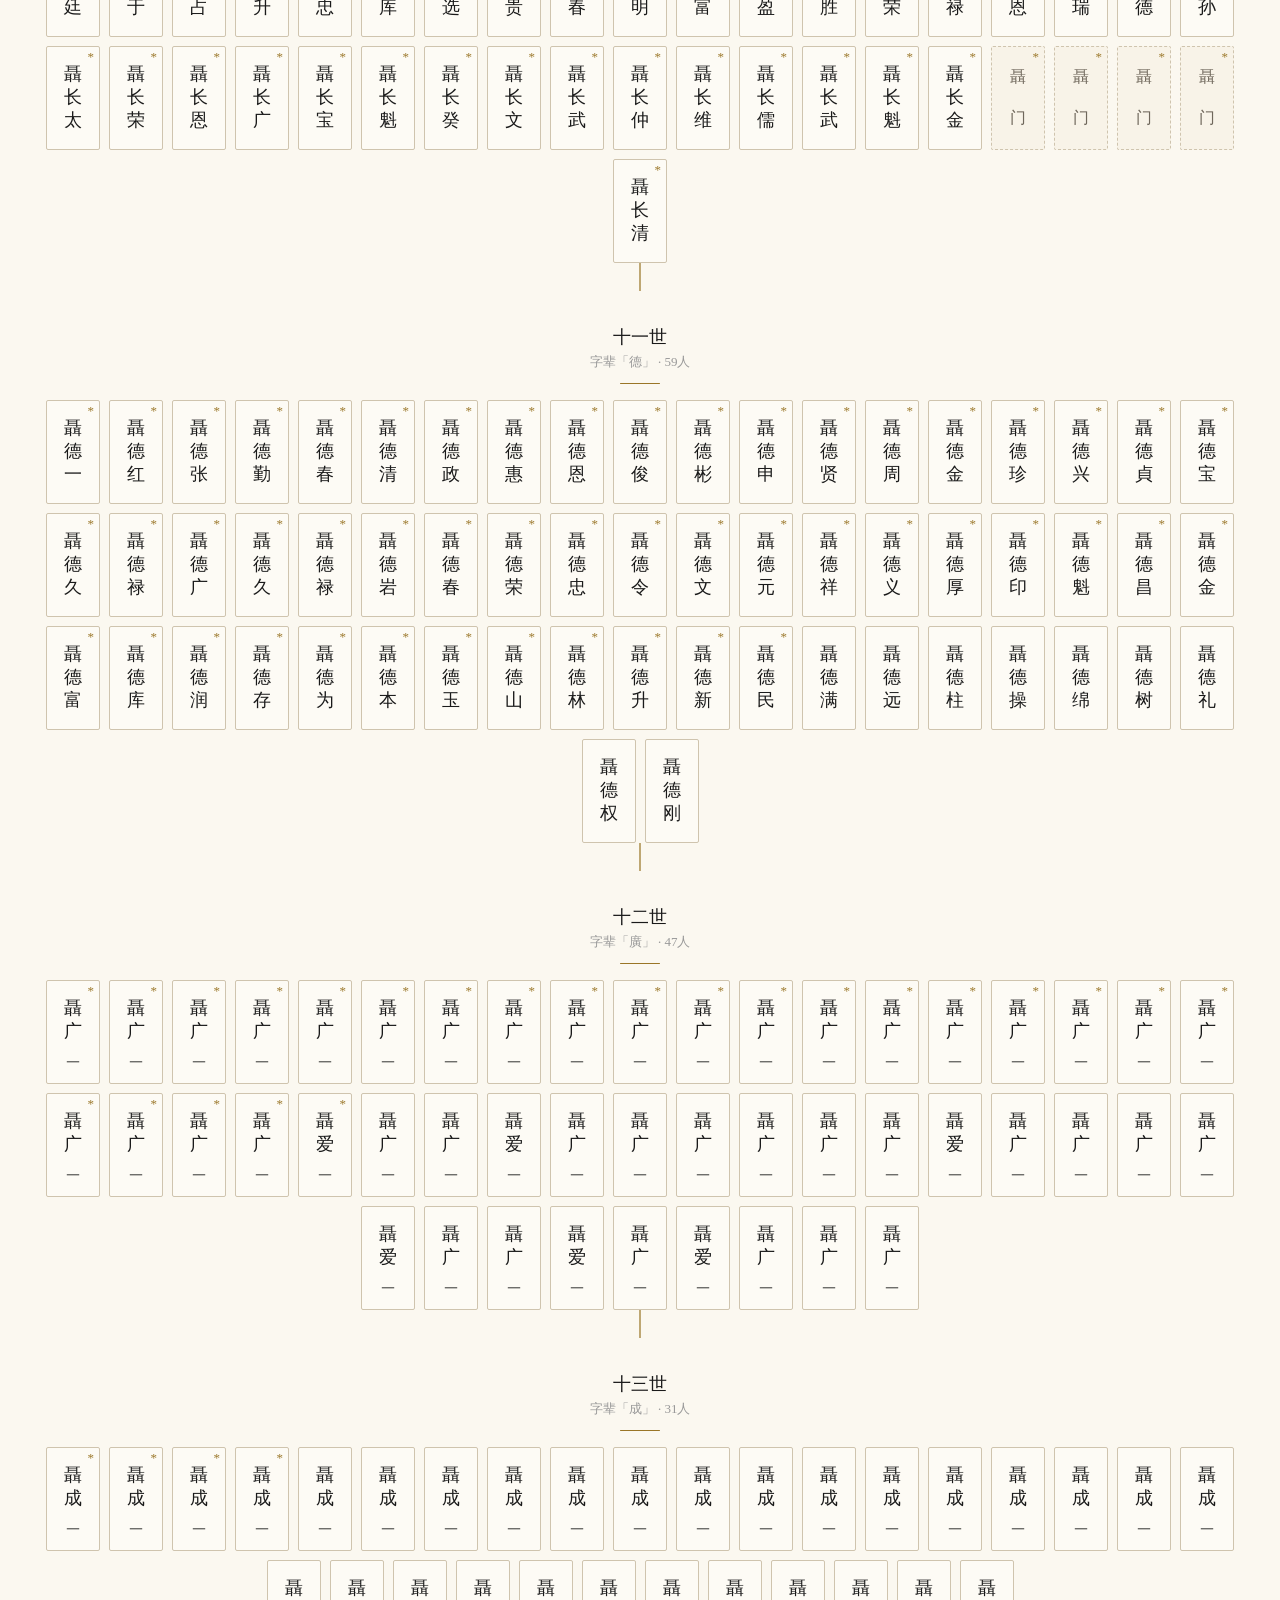
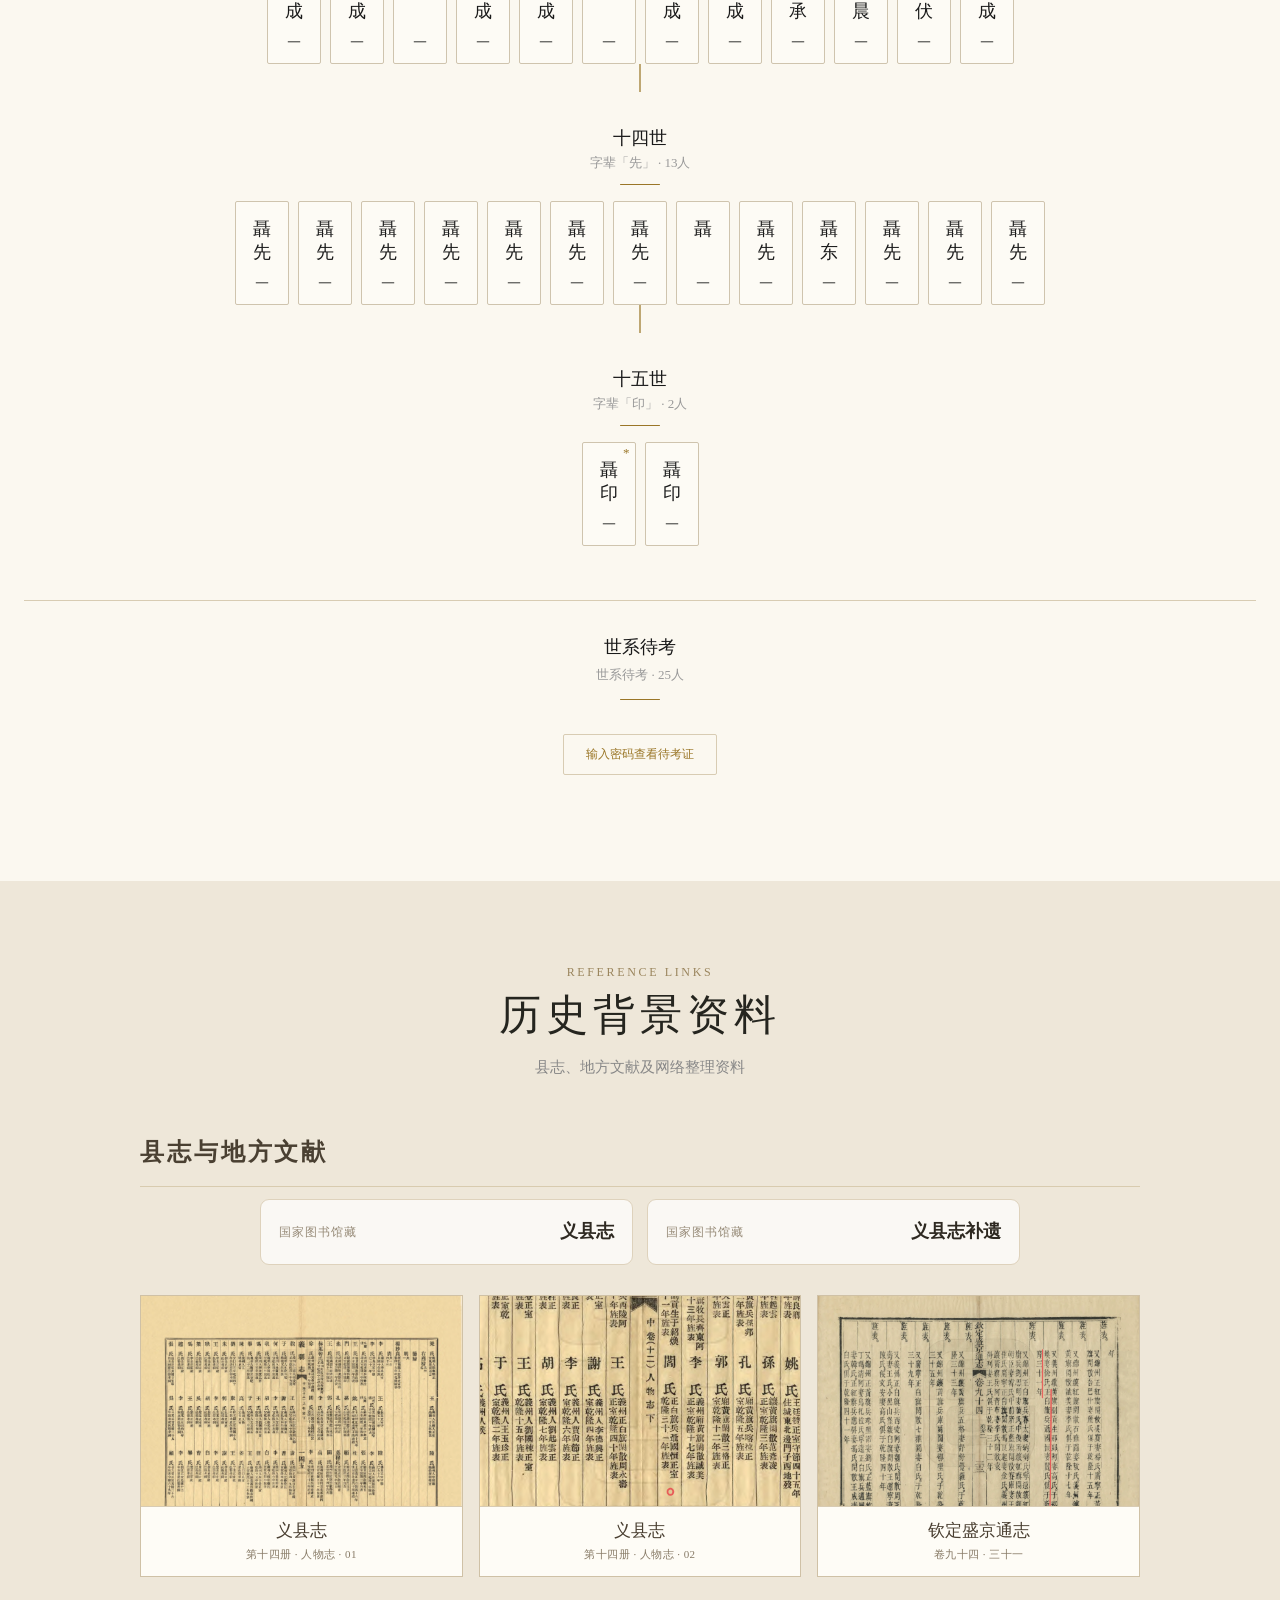
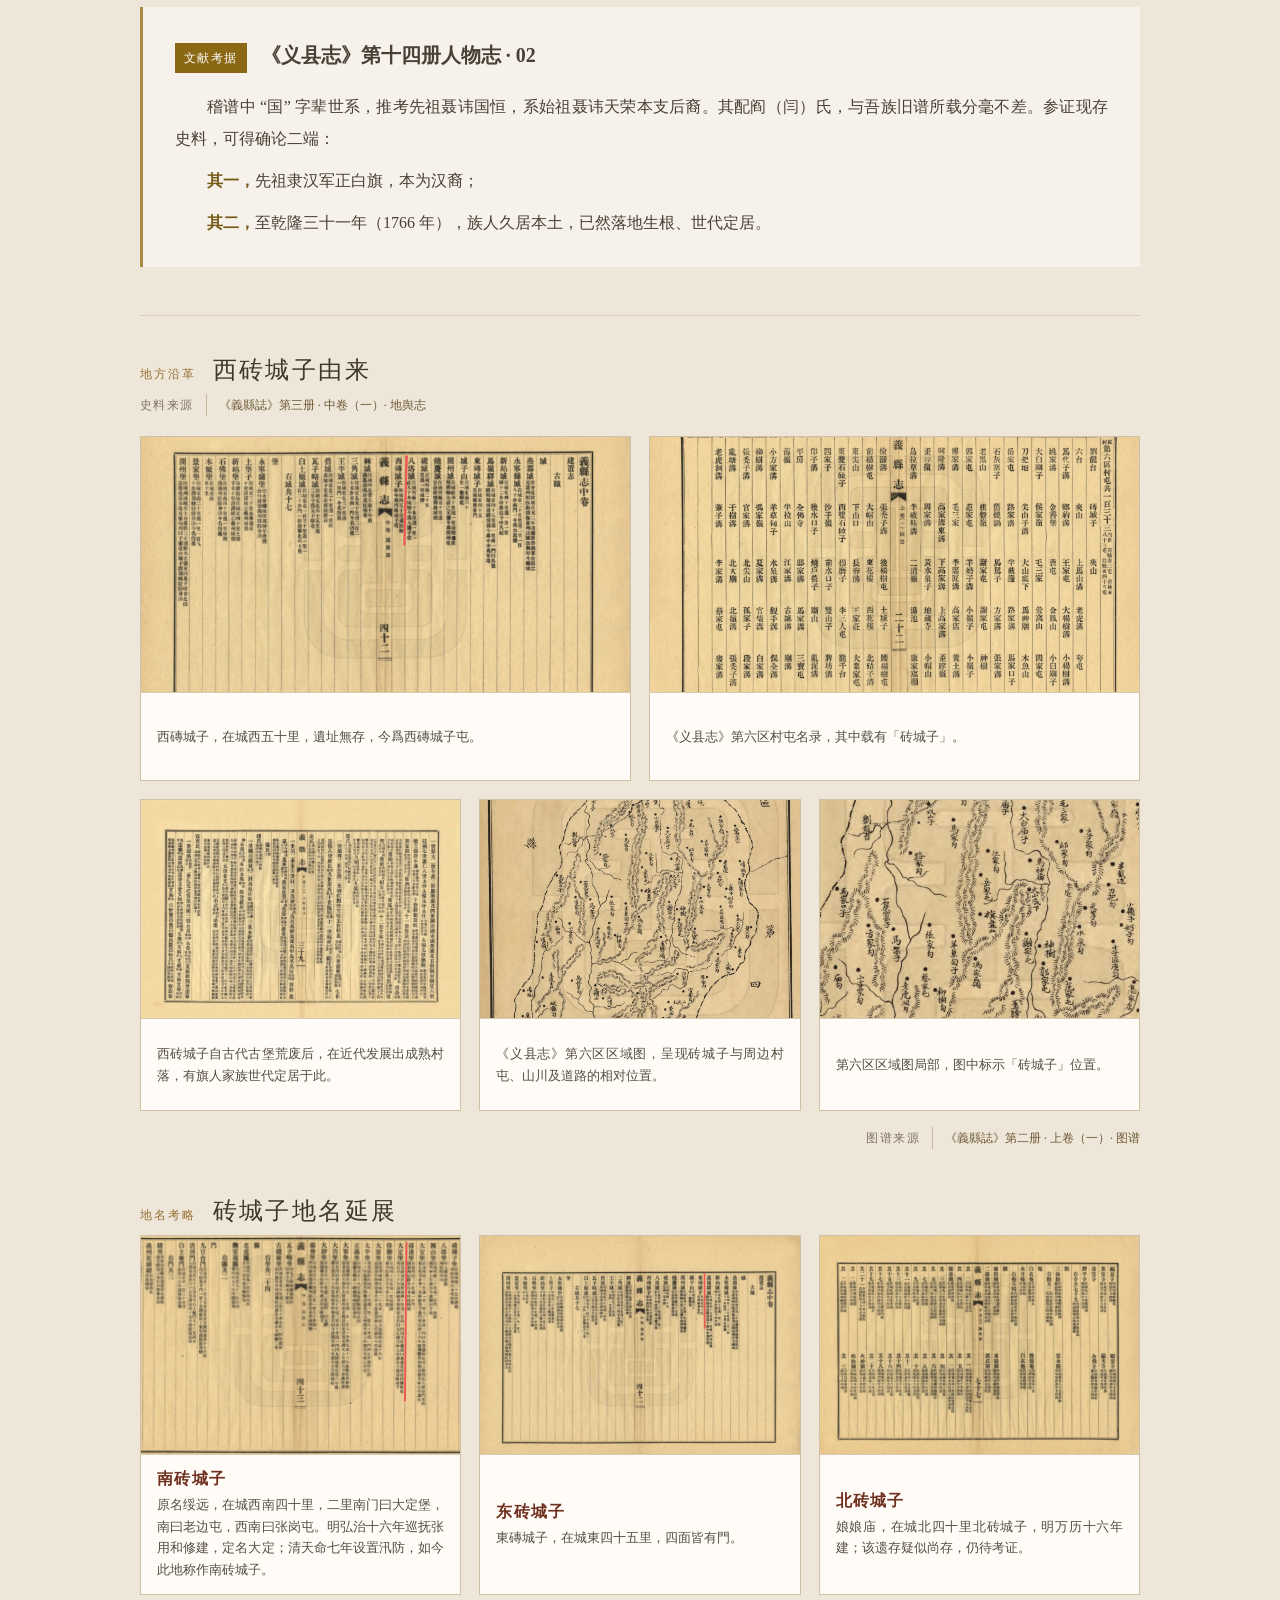
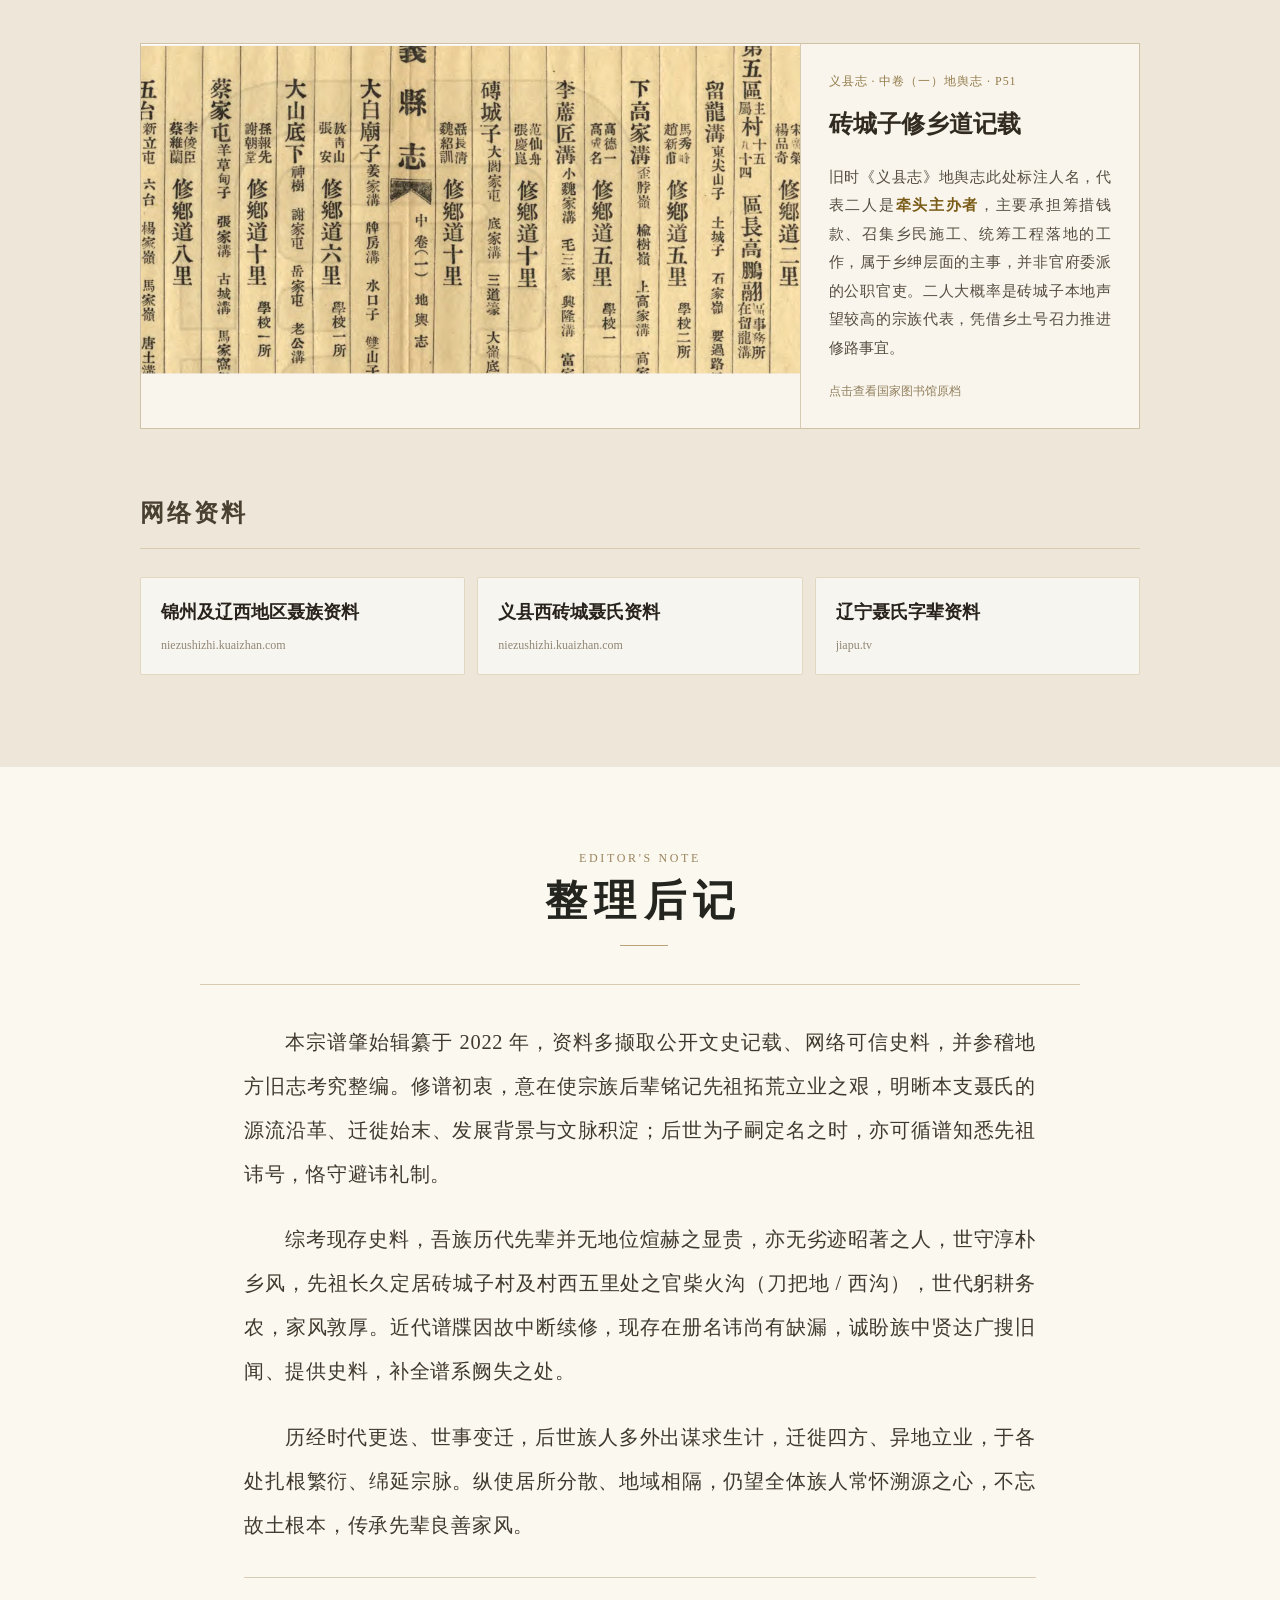
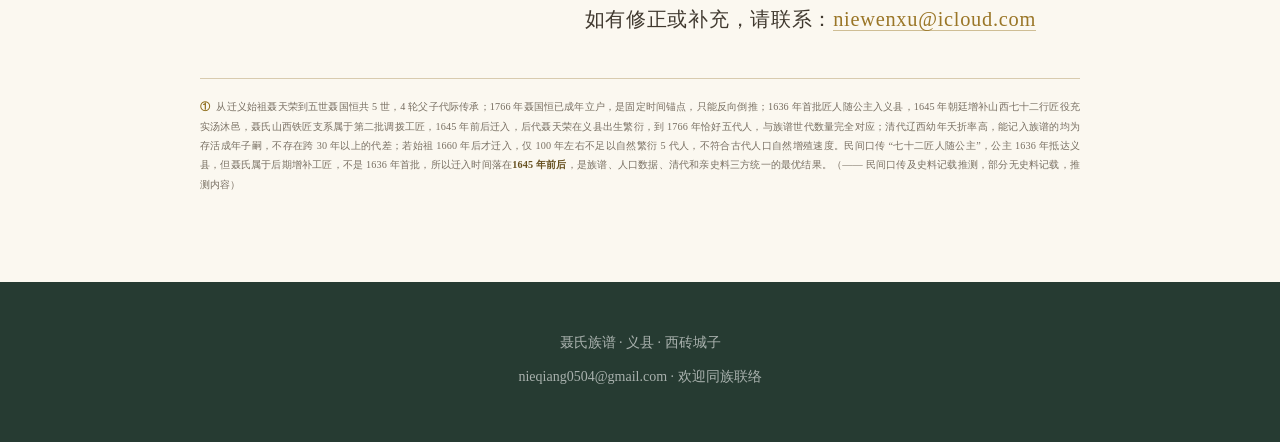
==== commit e9daec70: "加强族谱隐私保护与验证体验" ====
--- a/new-page.html
+++ b/new-page.html
@@ -2,10 +2,12 @@
 <html lang="zh-CN">
 <head>
   <meta charset="UTF-8">
+  <meta http-equiv="Content-Security-Policy" content="default-src 'self'; script-src 'self'; style-src 'self' 'unsafe-inline'; img-src 'self' data:; connect-src 'self'; object-src 'none'; base-uri 'none'; form-action 'self'">
+  <meta name="referrer" content="no-referrer">
   <meta name="viewport" content="width=device-width, initial-scale=1.0">
   <meta name="description" content="义县 · 西砖城子聂氏家族世系与历史资料">
   <title>聂氏宗谱 · 义县 · 西砖城子支族谱 · 始祖聂天荣</title>
-  <link rel="stylesheet" href="style.css?v=20260716-1">
+  <link rel="stylesheet" href="style.css?v=20260725-1">
 </head>
 <body>
   <nav id="nav">
@@ -47,16 +49,16 @@
       <h2>家族源流</h2>
     </div>
     <div class="source-copy" aria-label="聂氏家族源流正文">
-      <p><span class="opening-character">吾</span>义县 · 西砖城子聂氏，尊聂讳天荣为本支开基始祖。聂姓，中华姓氏之一，起源主要有4点：出自姬姓；出自姜姓；古有地名聂北，居者以地为氏；出自他族有聂姓或改聂姓。<span class="inference-text">据族中世代口传：始祖聂讳天荣与胞弟聂讳天龙，清初随公主出关，隶属「七十二匠人」之列，以铁匠技艺立身。兄弟二人出关拓荒，后分居立业，聂讳天龙定居东关，另立支脉。原系同胞三兄弟联袂闯关东，其中一支途中失联，其血脉据传尚存于关外异地。</span></p>
-      <p>明末清初，辽西战乱频仍，民生凋敝。崇祯十七年（1644年）清军入关，大量中原汉人编入汉军旗籍。<span class="inference-text">推测先祖于顺治至康熙初年（约1644–1680年）落籍义州（今义县）。自此辟土扎根、耕读传家，世代繁衍至今<sup class="source-note-ref" aria-label="注释一">①</sup>。</span></p>
+      <p><span class="opening-character">吾</span>义县 · 西砖城子聂氏，尊聂讳天荣为本支开基始祖。聂姓，中华姓氏之一，起源主要有4点：出自姬姓；出自姜姓；古有地名聂北，居者以地为氏；出自他族有聂姓或改聂姓。据族中世代口传：始祖聂讳天荣与胞弟聂讳天龙，清初随公主出关，隶属「七十二匠人」之列，以铁匠技艺立身。兄弟二人出关拓荒，后分居立业，聂讳天龙定居东关，另立支脉。原系同胞三兄弟联袂闯关东，其中一支途中失联，其血脉据传尚存于关外异地。</p>
+      <p>明末清初，辽西战乱频仍，民生凋敝。崇祯十七年（1644年）清军入关，大量中原汉人编入汉军旗籍。推测先祖于顺治至康熙初年（约1644–1680年）落籍义州（今义县）。自此辟土扎根、耕读传家，世代繁衍至今<sup class="source-note-ref" aria-label="注释一">①</sup>。</p>
       <p>初迁关外时，居无定所，宗族规制未备，故前两代暂沿古制单名，未立固定辈分。至第六世「从」字辈，家族基业稳固；第七世仍用单名，为迁徙初创与定居兴盛之过渡。自第七世后，宗族规制完备，悉以双名配固定辈分，世代遵行。先祖预排二十代字辈，章法井然，寓意深远。</p>
       <div class="source-teaching">
-        <p><span class="inference-text">字辈体系（推测）承袭山西明清宗族古训</span>，融关外乡土之风，谨遵儒家正道，藏祖训家风于字里行间。三世递进，教化绵长：</p>
+        <p>字辈体系（推测）承袭山西明清宗族古训，融关外乡土之风，谨遵儒家正道，藏祖训家风于字里行间。三世递进，教化绵长：</p>
         <p class="source-principle">一、立业安身——以「进、登、国、从」寄寓出关拓土、落地安家、奉公守礼之初心；</p>
         <p class="source-principle">二、修身立德——以「文、清、长、德、广、成」训导崇文尚礼、品性清正、积德广业；</p>
         <p class="source-principle">三、传世兴宗——以吉语收尾，祈愿族脉永续、门祚绵长、福禄恒存。</p>
       </div>
-      <p><span class="inference-text">据「义县志」记载内容推测，五世先祖聂讳国恒（约生于1740年），隶属汉军正白旗行伍，1766年（乾隆三十一年）已久居于此地</span>；其妻阎氏守节持家、淑德昭彰，于乾隆三十一年（1766年）获朝廷旌表节孝，事迹载入《义县志》《钦定盛京通志》。正史与世系相互印证，足证吾支聂氏于清初迁入义县，至乾隆中期已安居乐业，成为辽西聂氏重要宗支。另有稍户营子聂氏，系辽中转迁支脉，立「守、成、合、文、学」独立字辈，与吾西砖城子聂氏源流各异，不可混同。</p>
+      <p>据「义县志」记载内容推测，五世先祖聂讳国恒（约生于1740年），隶属汉军正白旗行伍，1766年（乾隆三十一年）已久居于此地；其妻阎氏守节持家、淑德昭彰，于乾隆三十一年（1766年）获朝廷旌表节孝，事迹载入《义县志》《钦定盛京通志》。正史与世系相互印证，足证吾支聂氏于清初迁入义县，至乾隆中期已安居乐业，成为辽西聂氏重要宗支。另有稍户营子聂氏，系辽中转迁支脉，立「守、成、合、文、学」独立字辈，与吾西砖城子聂氏源流各异，不可混同。</p>
       <p>惜十年浩劫之际，祖祠损毁、旧谱几近失传。幸赖先辈暗中手抄誊录，保全谱系文脉，后经网络整理，方使后世得以溯源知根、明脉知祖。</p>
       <p class="source-wish">望后世子孙，永念先祖迁徙之艰、拓业之苦、立德之贤，修身立德、振业兴家，光耀聂氏门庭，不负先祖垂泽。</p>
     </div>
@@ -179,6 +181,6 @@
       <div class="modal-content" id="modalContent"></div>
     </div>
   </div>
-  <script src="app-fixed.js?v=20260715-1"></script>
+  <script src="app-fixed.js?v=20260725-1"></script>
 </body>
 </html>
--- a/style.css
+++ b/style.css
@@ -351,8 +351,6 @@
 .editor-contact-line a{color:var(--ochre);text-decoration:none;border-bottom:1px solid rgba(154,118,39,.45)}
 @media(max-width:700px){.ancestor-seal{width:28px;height:28px;margin-left:4px}.editor-note-copy{font-size:18px}.editor-contact-line{text-align:left}}
 
-/* Clearly distinguish oral-history and inferred statements from sourced facts. */
-.inference-text{padding:0 .08em;color:#6f5727;background:linear-gradient(transparent 72%,rgba(154,118,39,.14) 72%);text-decoration:underline;text-decoration-color:rgba(126,92,29,.42);text-decoration-style:dotted;text-underline-offset:.22em}
 .source-note-ref{position:relative;top:-.35em;margin-left:.12em;color:#8b6914;font-family:"Songti SC","STSong",serif;font-size:.58em;font-weight:600;line-height:0;vertical-align:super}
 .editor-footnote{max-width:880px;margin:18px auto 0;color:#786f62;font-family:"FangSong","STFangsong","Songti SC",serif;font-size:10.2px;line-height:1.9;letter-spacing:.015em;text-align:justify}
 .editor-footnote>span{margin-right:.35em;color:#8b6914;font-weight:700}.editor-footnote strong{color:#66501f;font-weight:700}
@@ -399,6 +397,32 @@
   .network-group-title+.reference-grid .reference-card{display:block;grid-template-columns:none}
 }
 
+/* Secure access dialog: restrained, readable and touch-friendly. */
+body.modal-open{overflow:hidden}
+.modal-close{top:12px;right:12px;width:44px;height:44px;color:#6f6a61}
+.password-panel{max-width:400px;margin:0 auto;padding-top:6px;text-align:left}
+.password-panel .modal-name{text-align:center;font:500 25px "STKaiti","KaiTi",serif;letter-spacing:.08em}
+.password-help{margin:0 0 20px;color:#766e61;font-size:14px;line-height:1.7;text-align:center}
+.password-label{display:block;margin-bottom:8px;color:#4b463f;font-size:14px}
+.password-input-row{display:grid;grid-template-columns:minmax(0,1fr) 64px;gap:8px;align-items:stretch}
+.password-input-row .modal-input{width:100%;min-height:46px;margin:0;padding:11px 12px;border-color:#b9aa8c;border-radius:2px;background:#fffdf8;text-align:left}
+.password-visibility{min-height:46px;border:1px solid #b9aa8c;border-radius:2px;background:#f3eee3;color:#49443d;font:inherit;cursor:pointer}
+.modal-submit{width:100%;min-height:46px;margin-top:18px;padding:10px 28px}
+.modal-submit:disabled,.password-visibility:disabled{cursor:wait;opacity:.55}
+.form-error{min-height:22px;margin:8px 0 0;color:#9b3028;font-size:13px;line-height:1.6}
+button:focus-visible,a:focus-visible,input:focus-visible{outline:3px solid rgba(139,105,20,.38);outline-offset:3px}
+@media(max-width:480px){
+  .modal-overlay{align-items:flex-end}
+  .modal{width:100%;max-height:88vh;margin:0;border-width:1px 0 0;padding:28px 18px 22px}
+  .password-input-row{grid-template-columns:minmax(0,1fr) 60px}
+  .person-sheet-heading{padding-right:36px}
+}
+@media(prefers-reduced-motion:reduce){
+  html{scroll-behavior:auto!important}
+  *,*::before,*::after{animation-duration:.01ms!important;animation-iteration-count:1!important;transition-duration:.01ms!important}
+  .hero-floating{display:none}
+}
+
 /* Historical sources — unified archival plate layout (2 + 3 + 3). */
 .references-section .merged-document-grid{
   gap:16px;
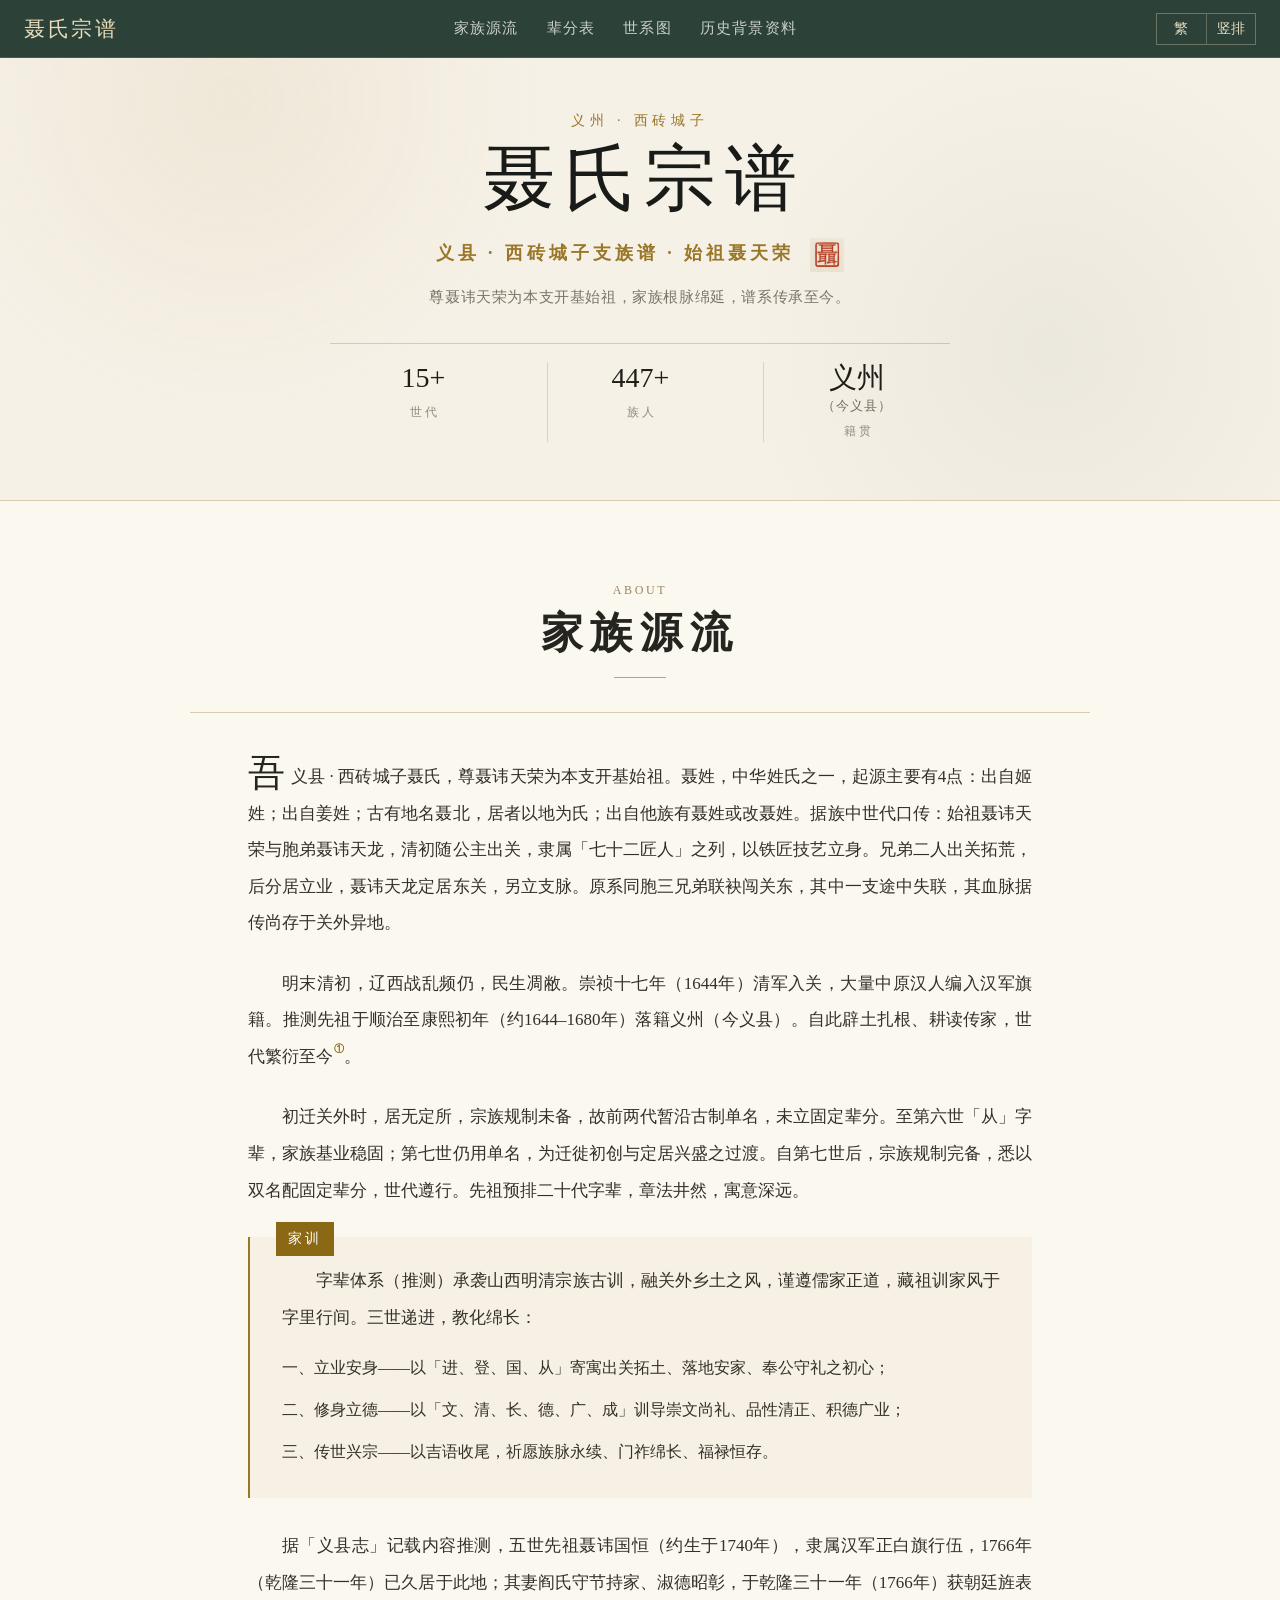
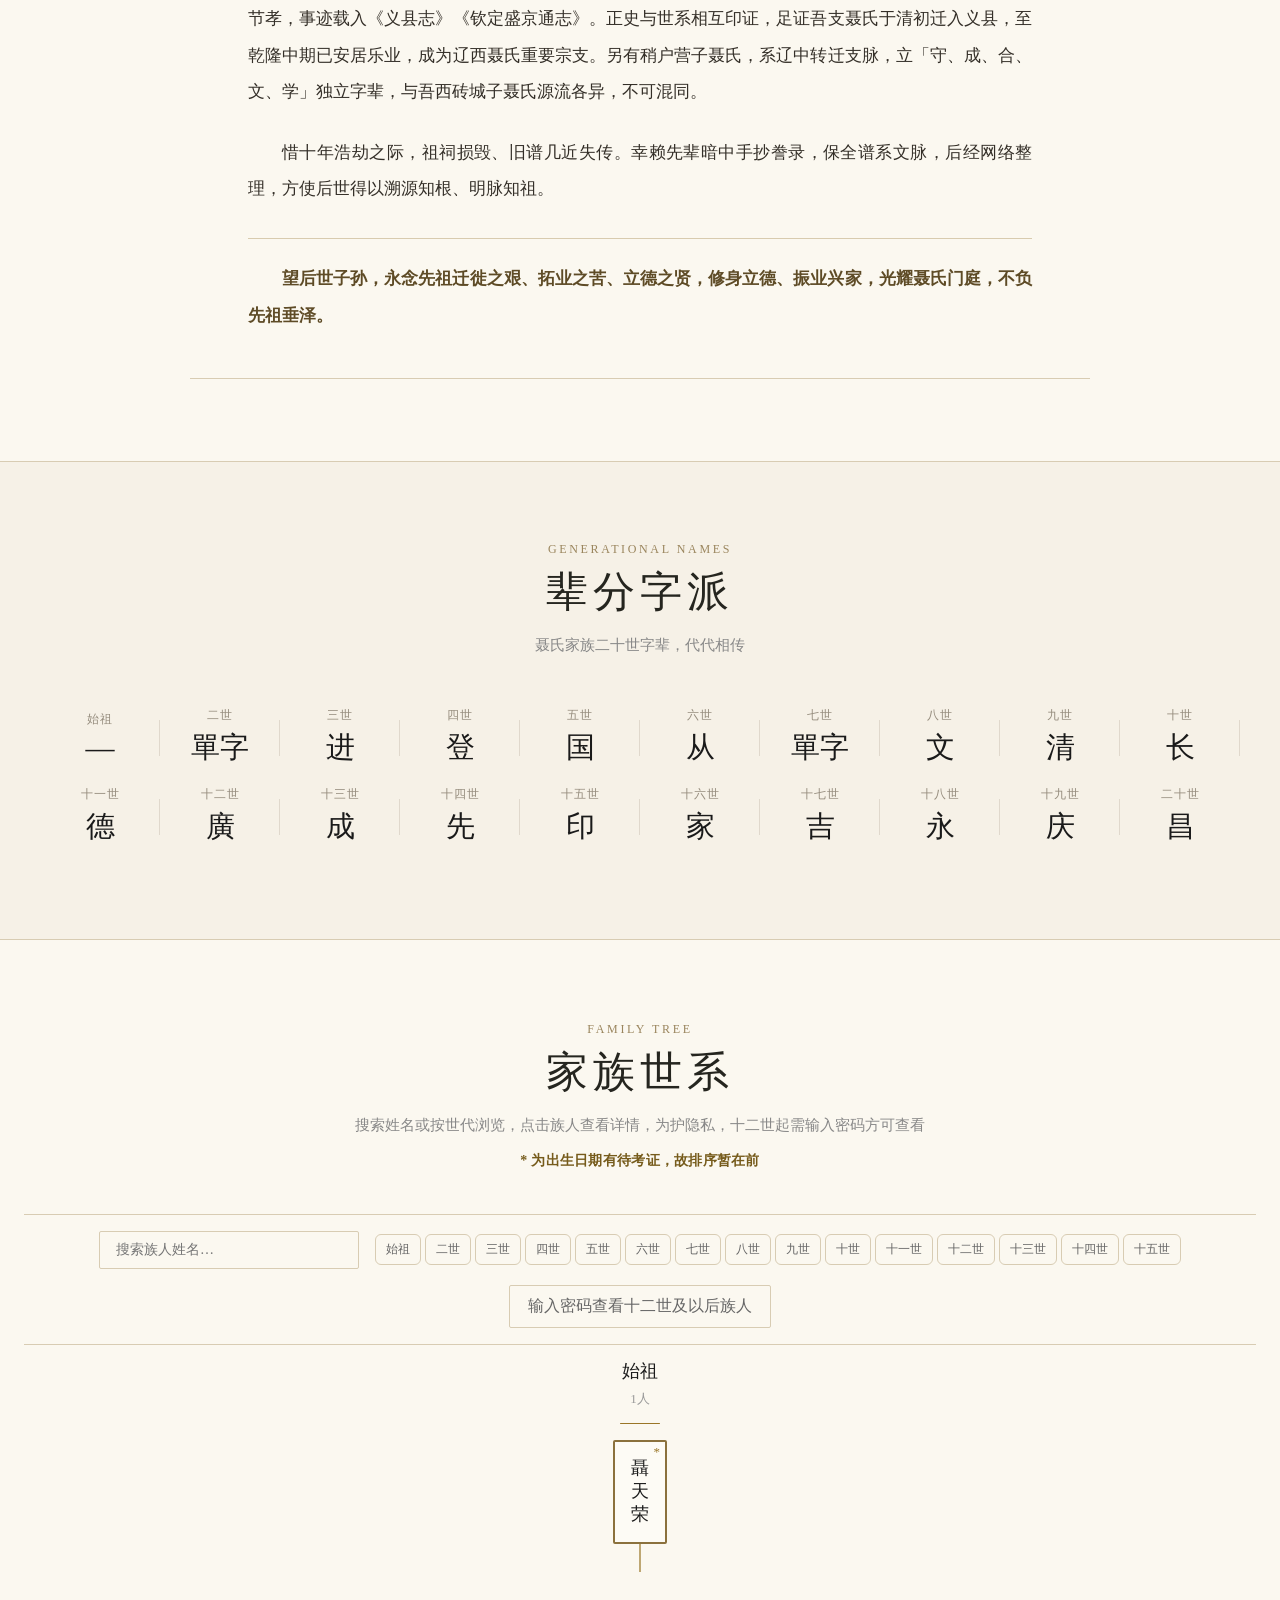
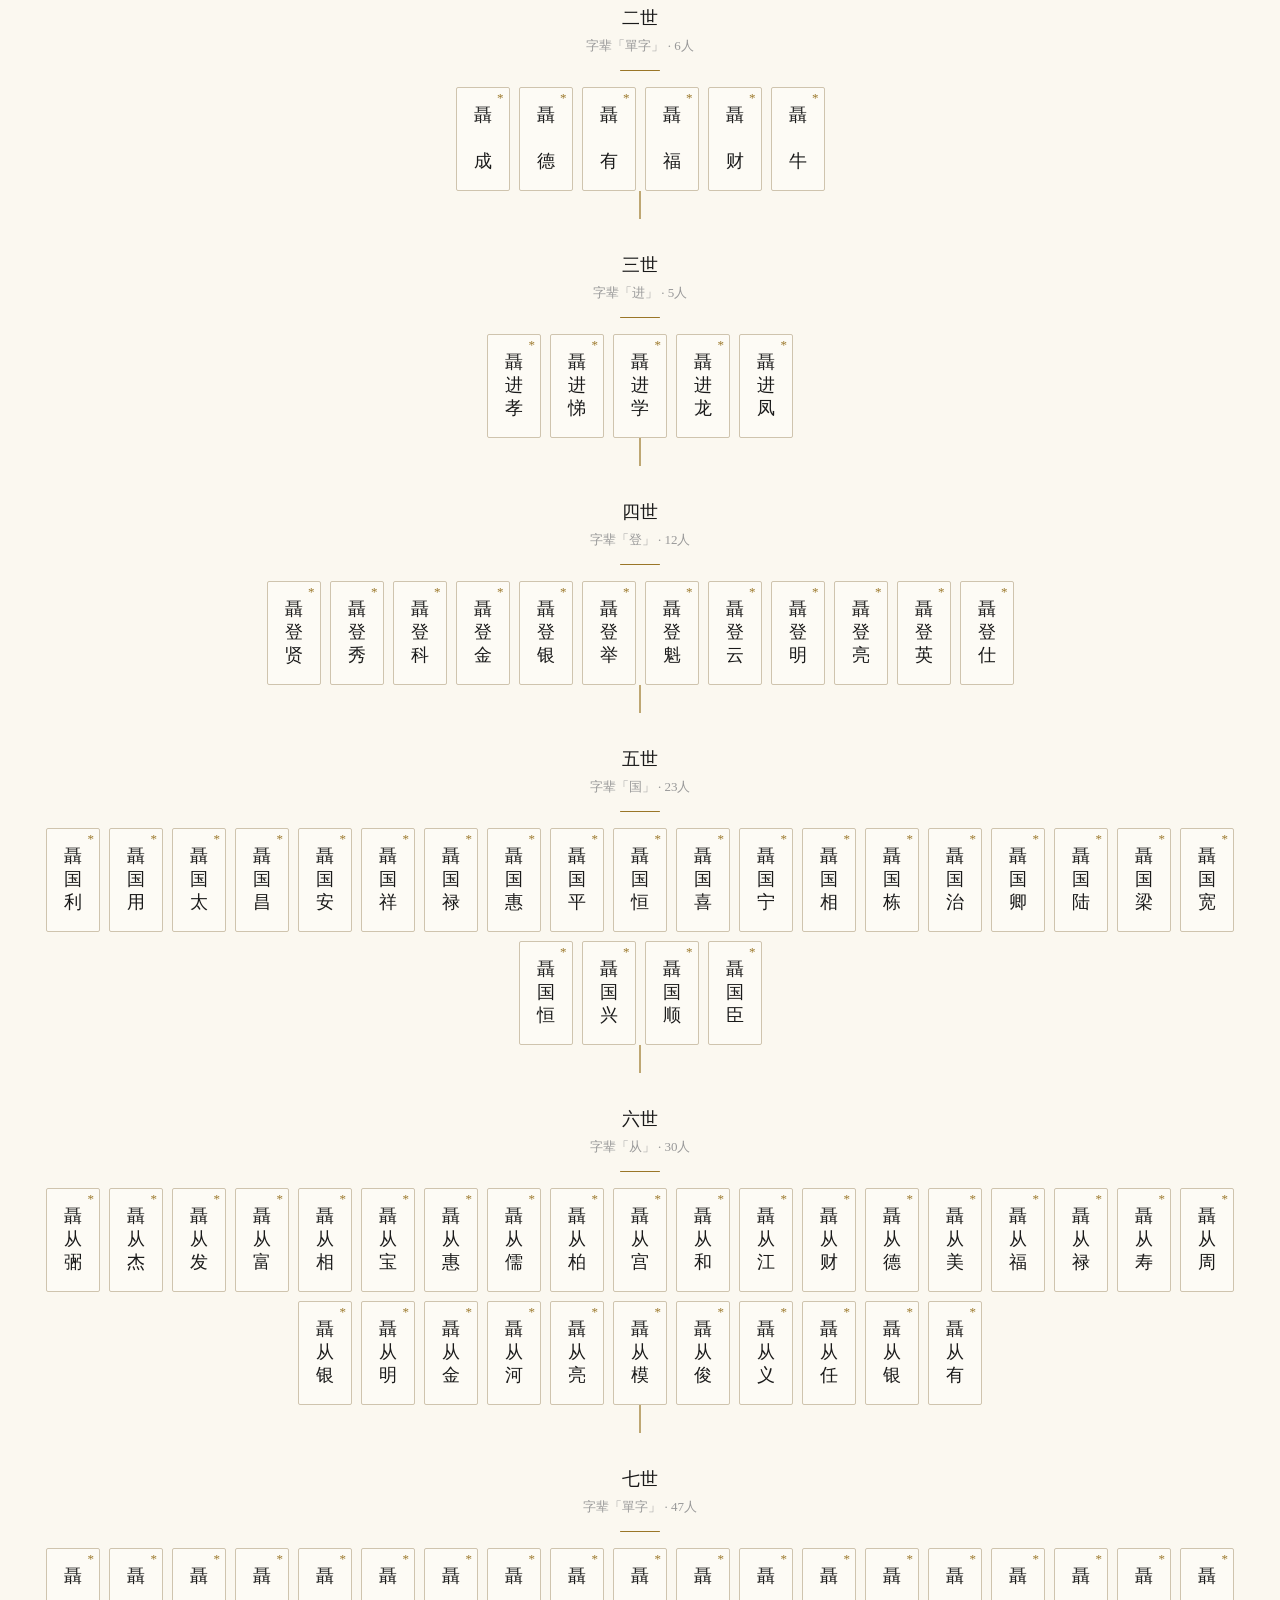
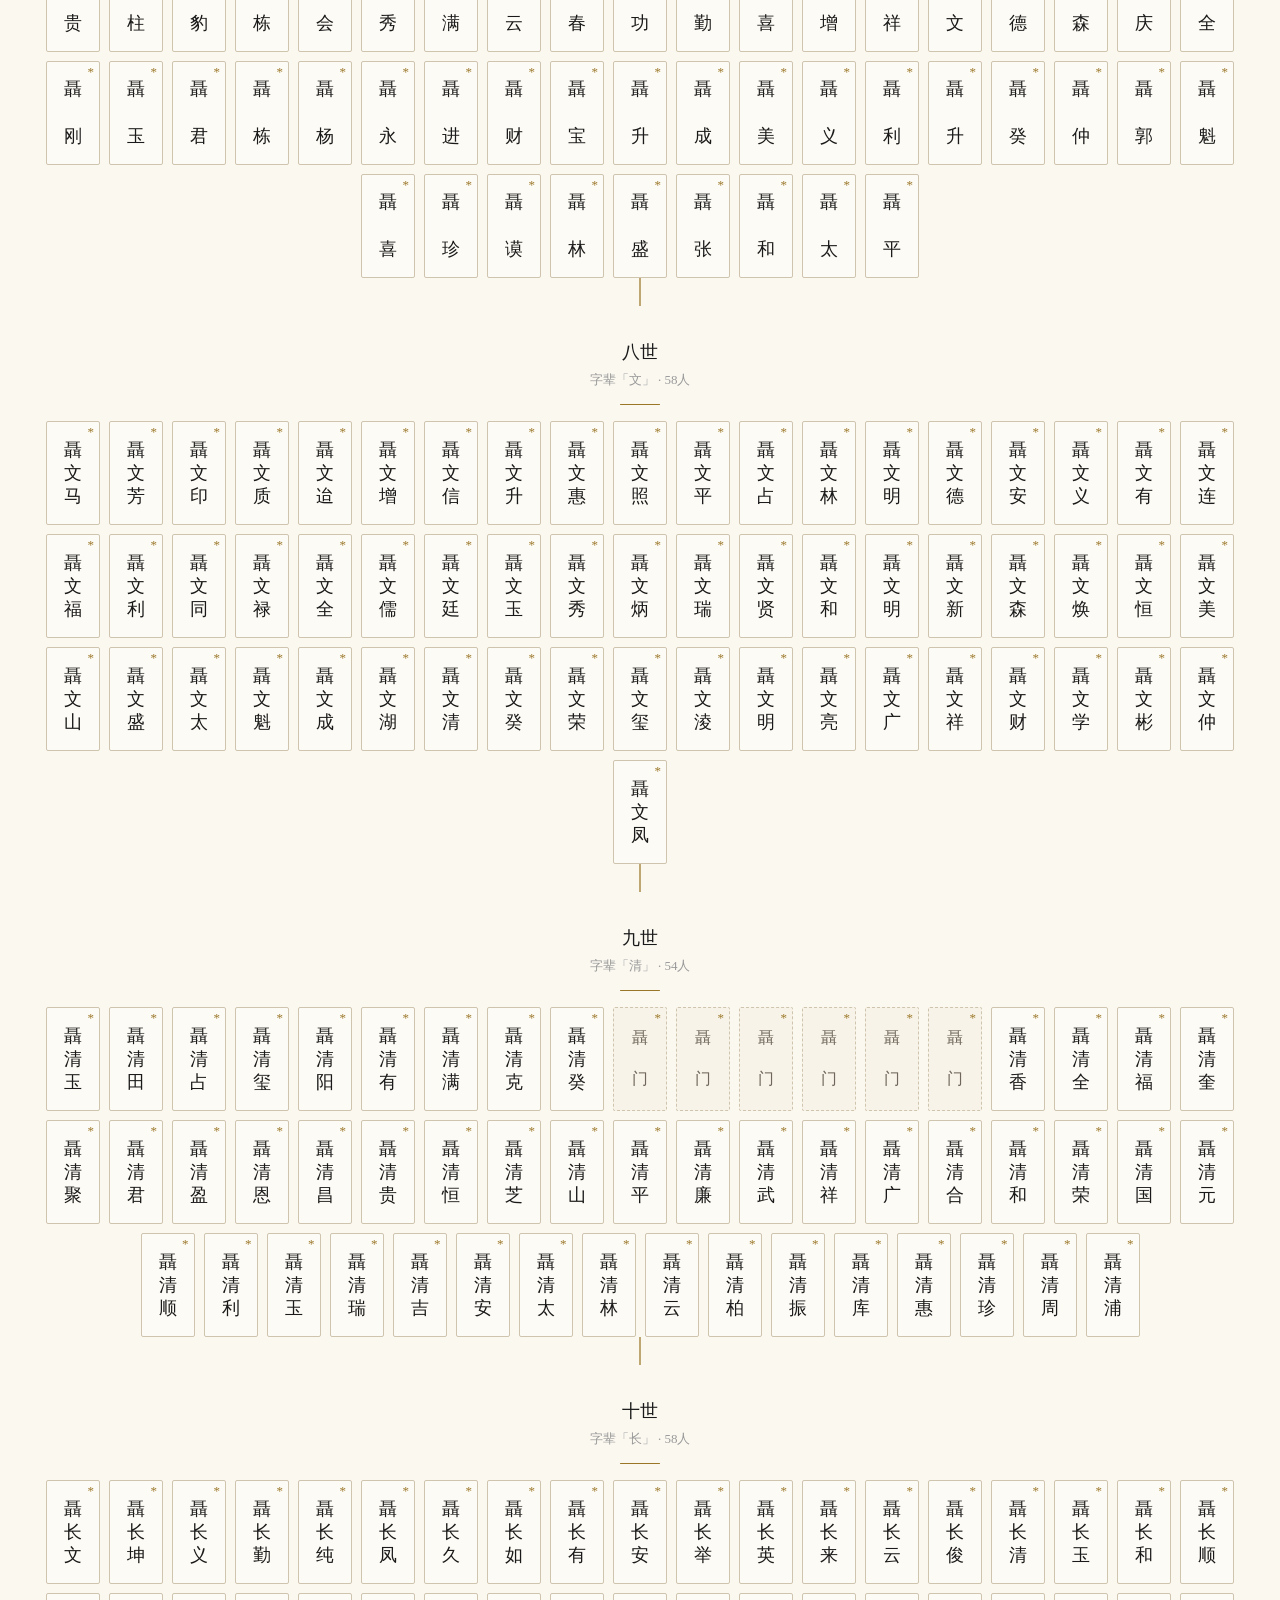
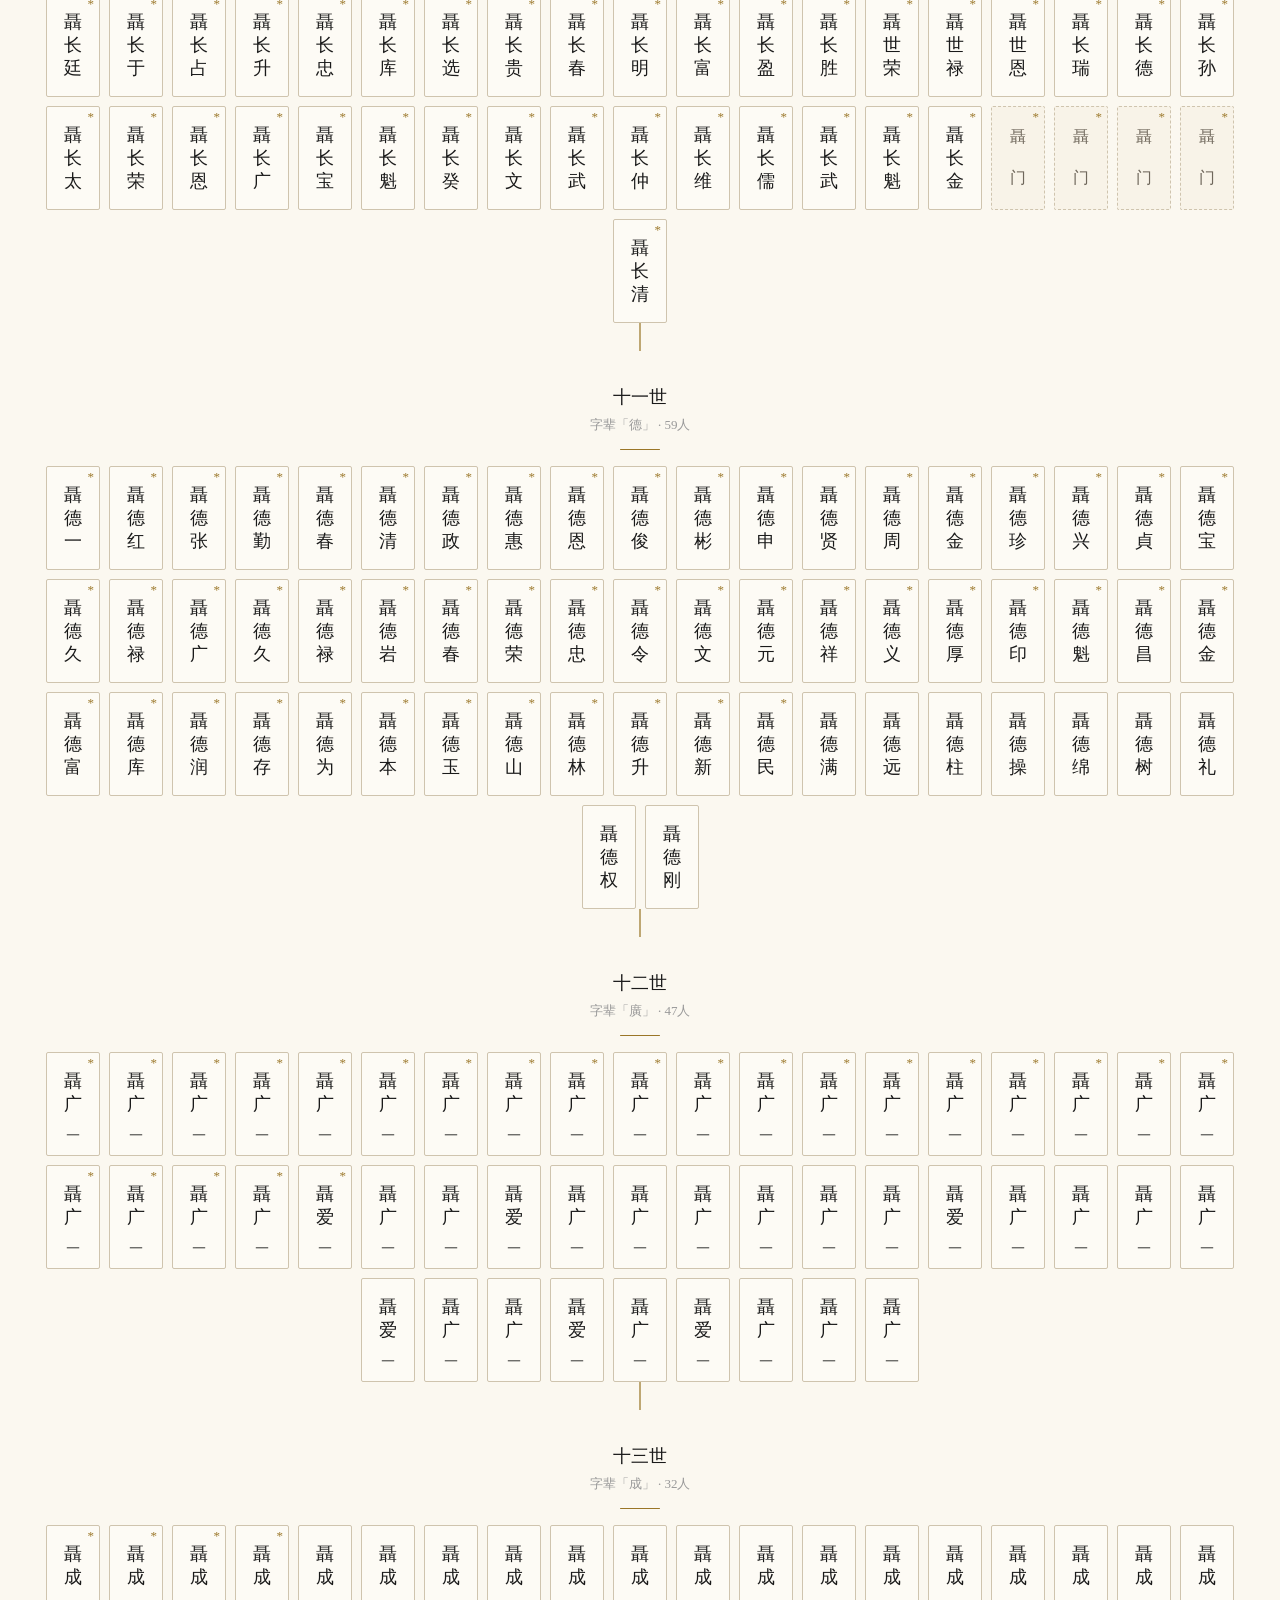
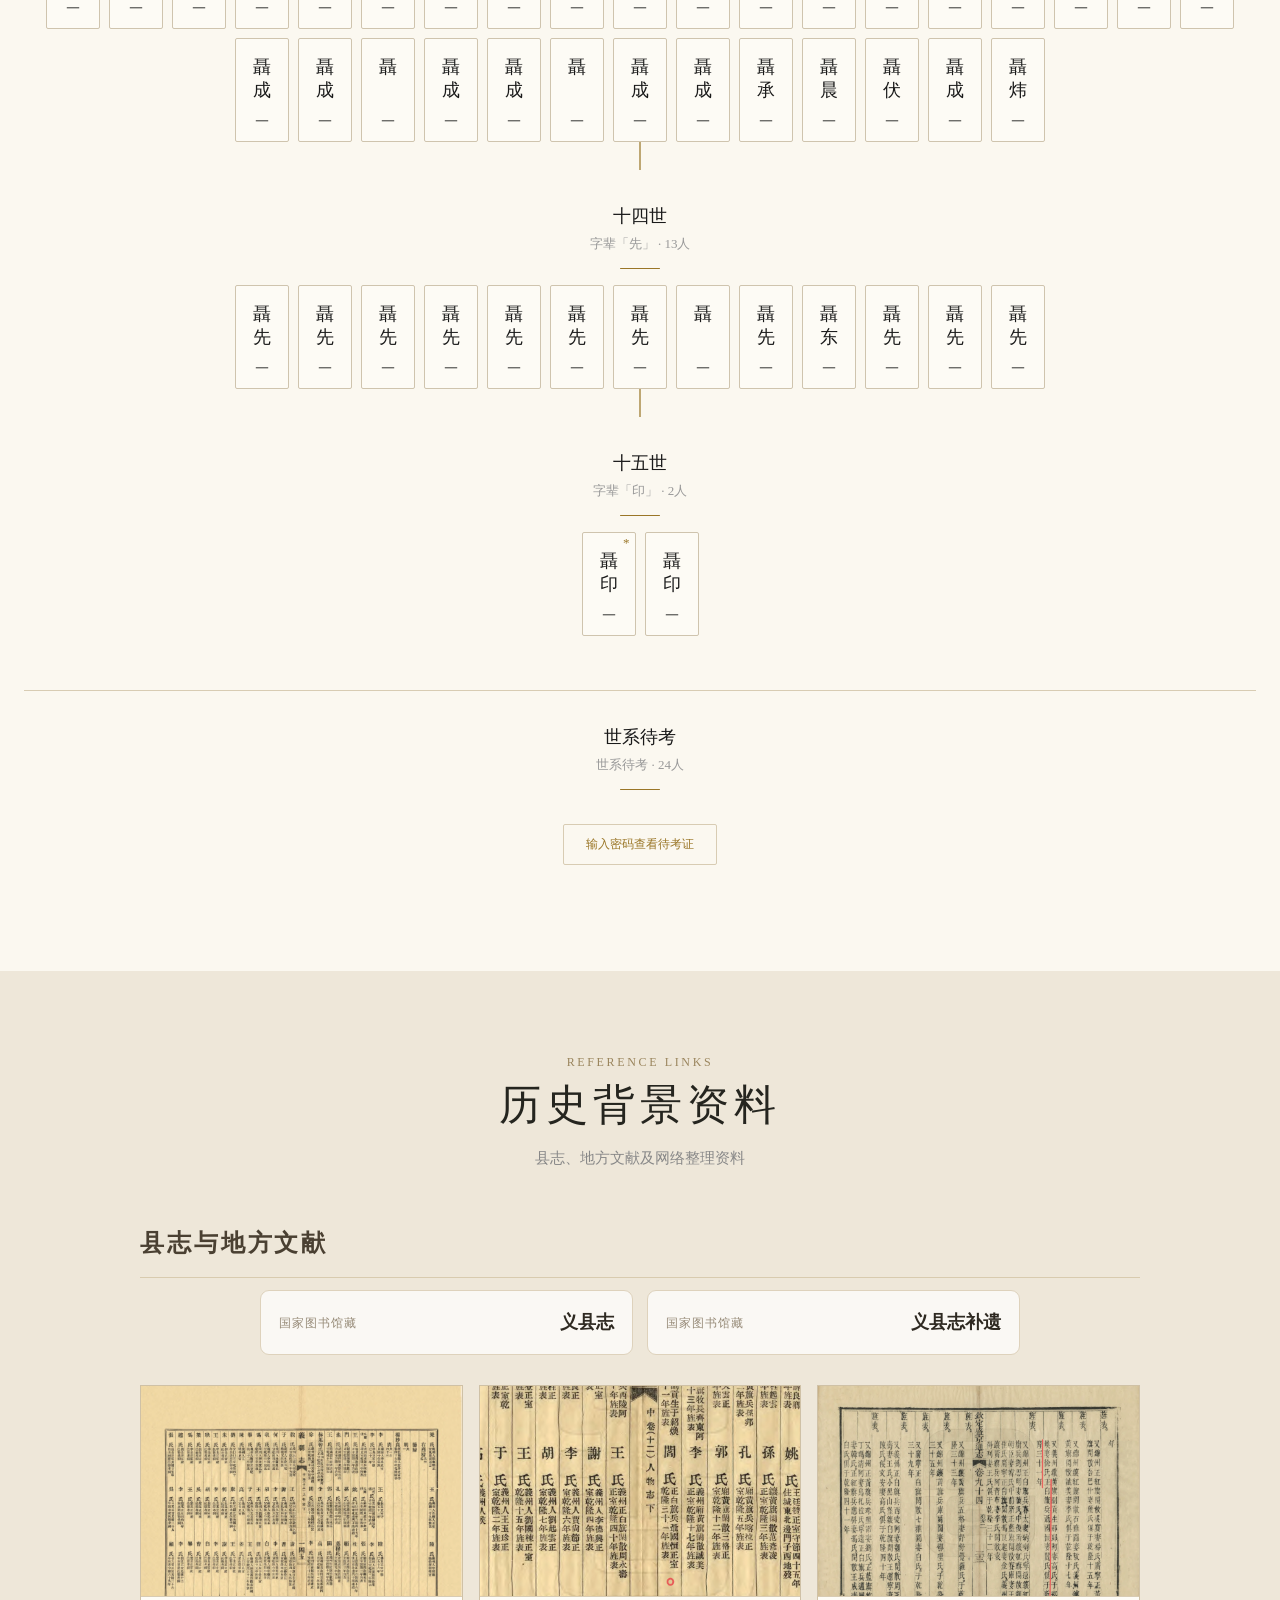
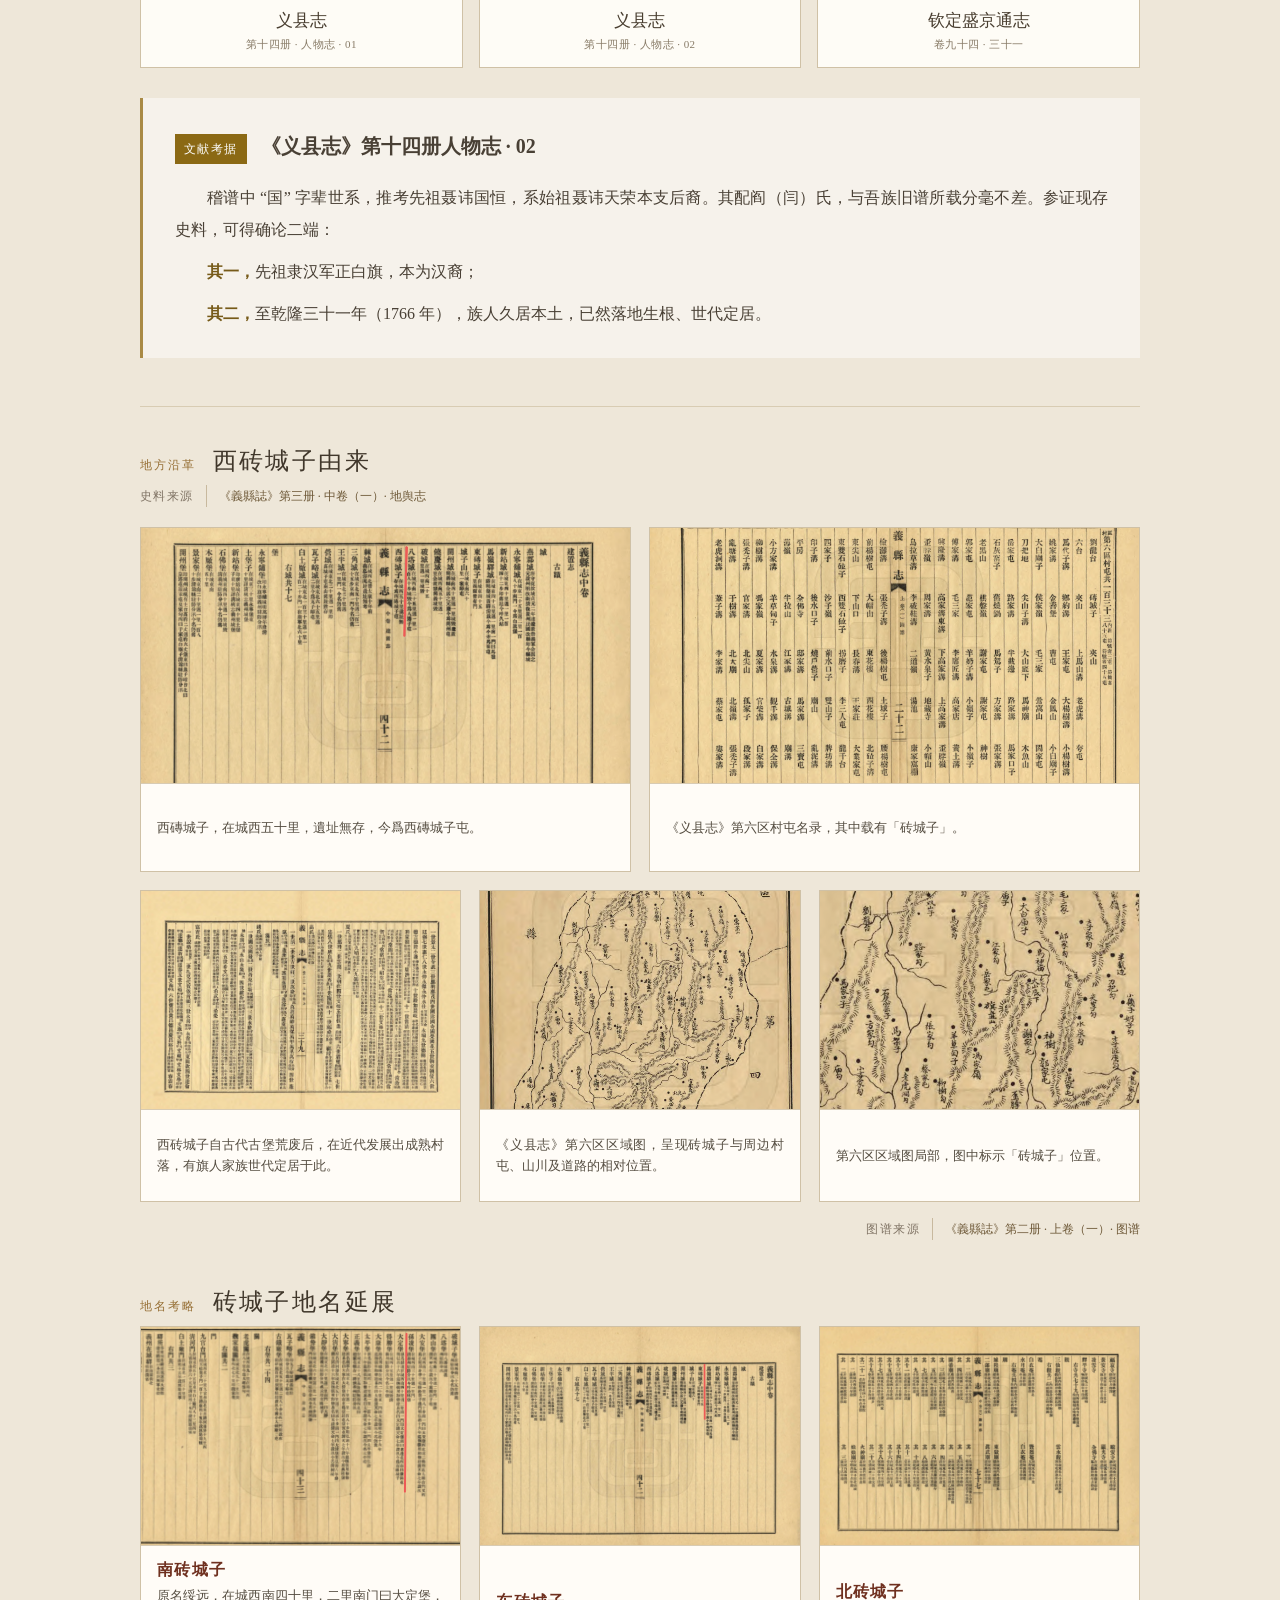
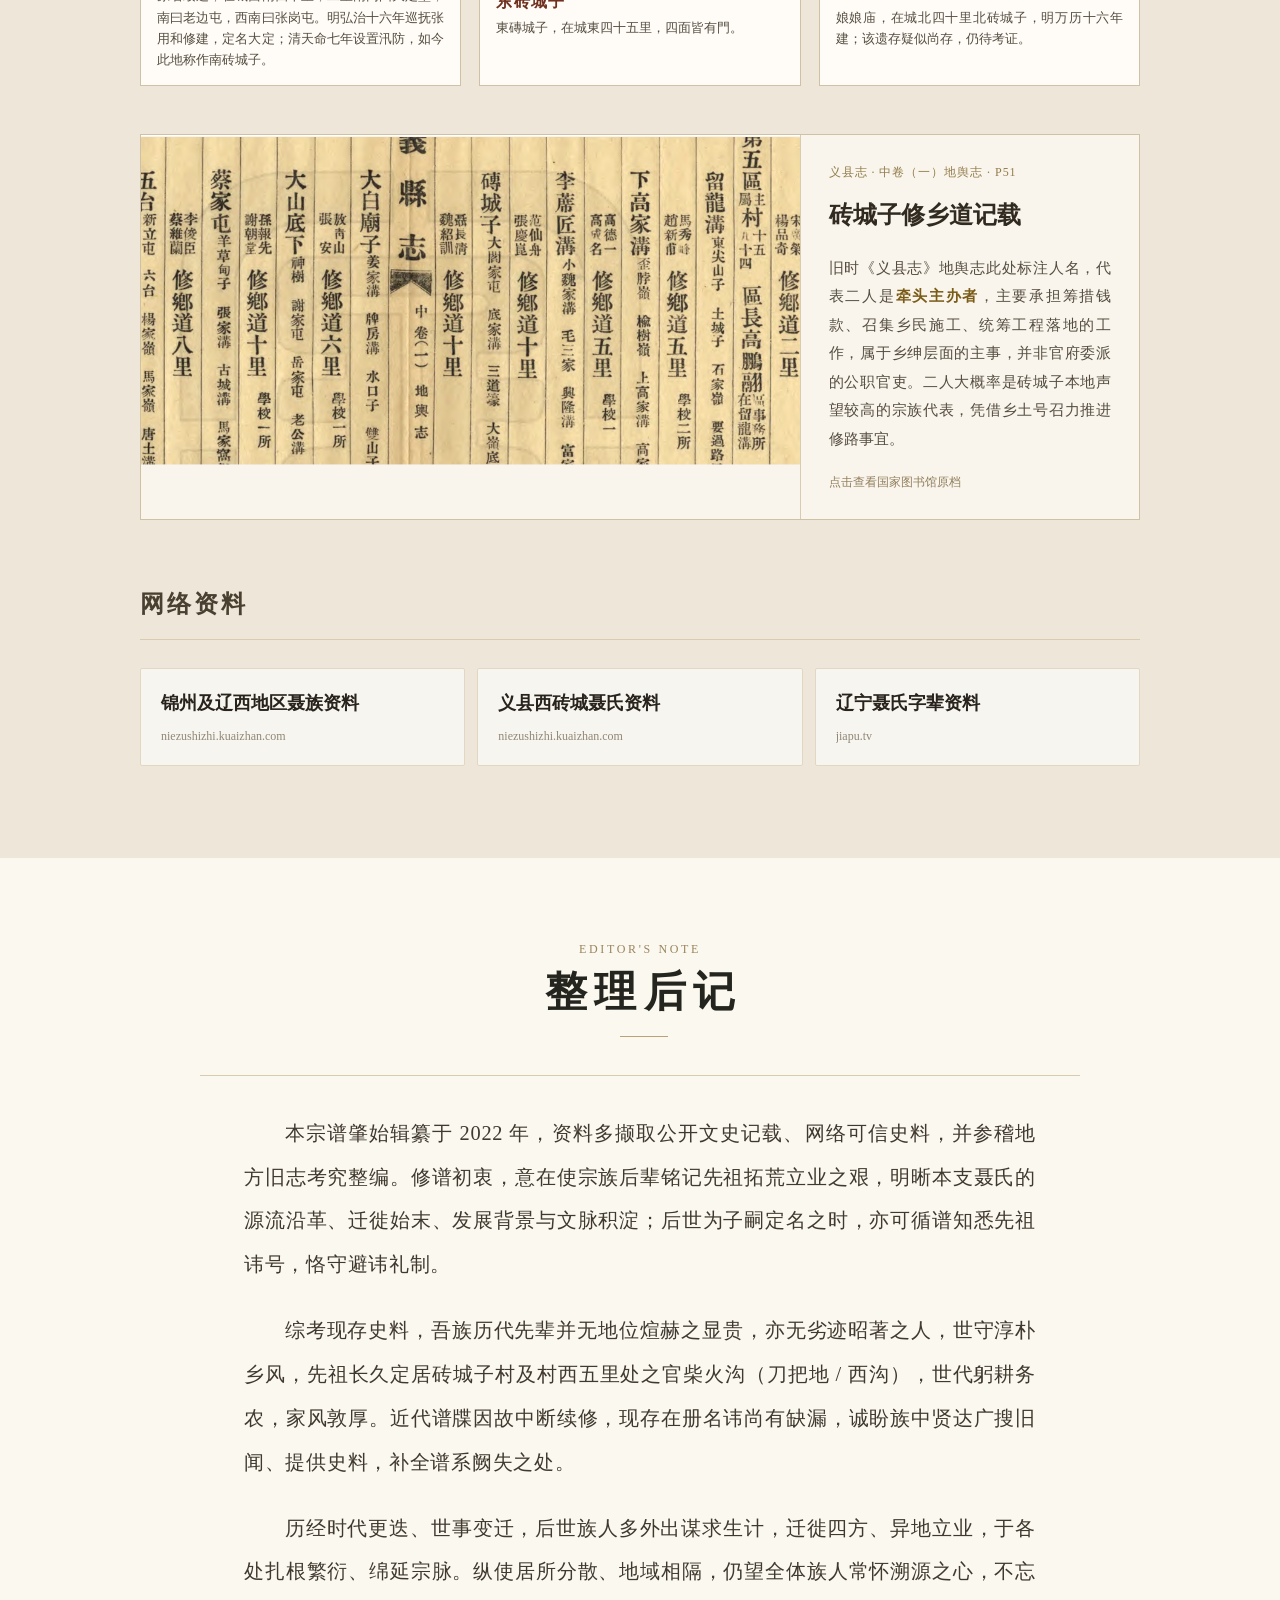
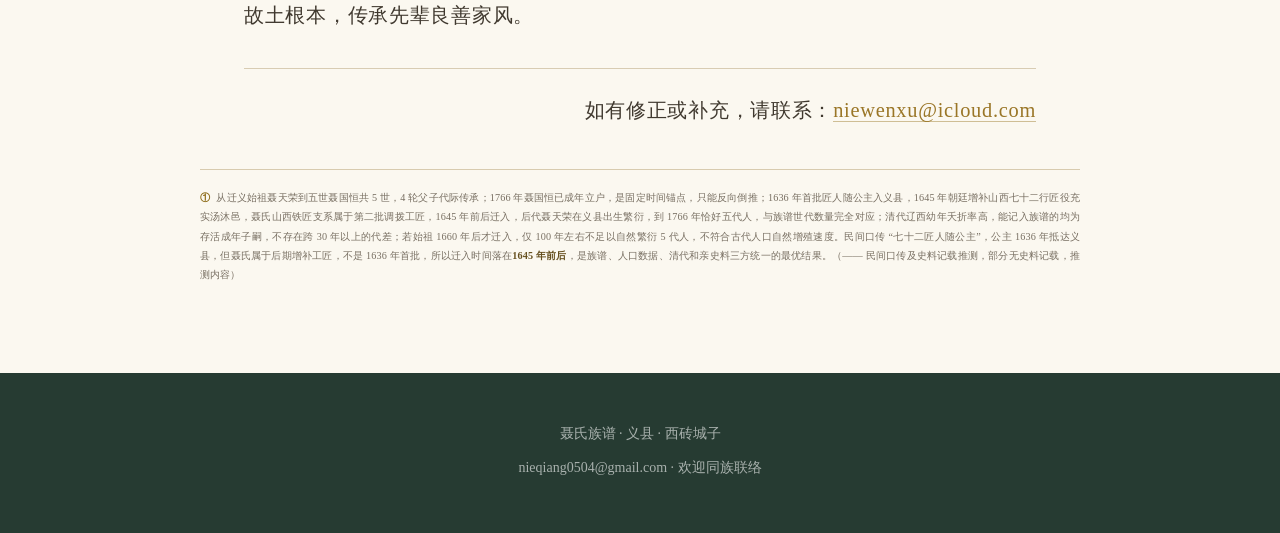
==== commit 4e60314f: "展开移动端世系并校正十三世资料" ====
--- a/new-page.html
+++ b/new-page.html
@@ -7,7 +7,7 @@
   <meta name="viewport" content="width=device-width, initial-scale=1.0">
   <meta name="description" content="义县 · 西砖城子聂氏家族世系与历史资料">
   <title>聂氏宗谱 · 义县 · 西砖城子支族谱 · 始祖聂天荣</title>
-  <link rel="stylesheet" href="style.css?v=20260725-1">
+  <link rel="stylesheet" href="style.css?v=20260811-4">
 </head>
 <body>
   <nav id="nav">
@@ -181,6 +181,6 @@
       <div class="modal-content" id="modalContent"></div>
     </div>
   </div>
-  <script src="app-fixed.js?v=20260725-1"></script>
+  <script src="app-fixed.js?v=20260811-4"></script>
 </body>
 </html>
--- a/style.css
+++ b/style.css
@@ -343,7 +343,8 @@
 
 /* Scoped content revisions */
 .ancestor-seal{display:inline-block;width:34px;height:34px;margin-left:8px;vertical-align:middle;object-fit:cover;mix-blend-mode:multiply}
-.source-copy{font-family:"Songti SC","STSong","Source Han Serif SC","Noto Serif CJK SC","SimSun",serif;letter-spacing:0;text-align:justify;text-justify:inter-ideograph}
+.source-copy,.source-copy .source-wish,.source-copy .source-principle{font-family:"STKaiti","KaiTi","FangSong",serif}
+.source-copy{letter-spacing:0;text-align:justify;text-justify:inter-ideograph}
 .source-copy>p:first-child{text-indent:0}
 .opening-character{display:inline-block;margin:0 .16em 0 0;font-family:inherit;font-size:2.15em;font-weight:400;line-height:.9;vertical-align:-.08em;color:var(--ink)}
 .editor-note-copy{font-size:20.4px}
